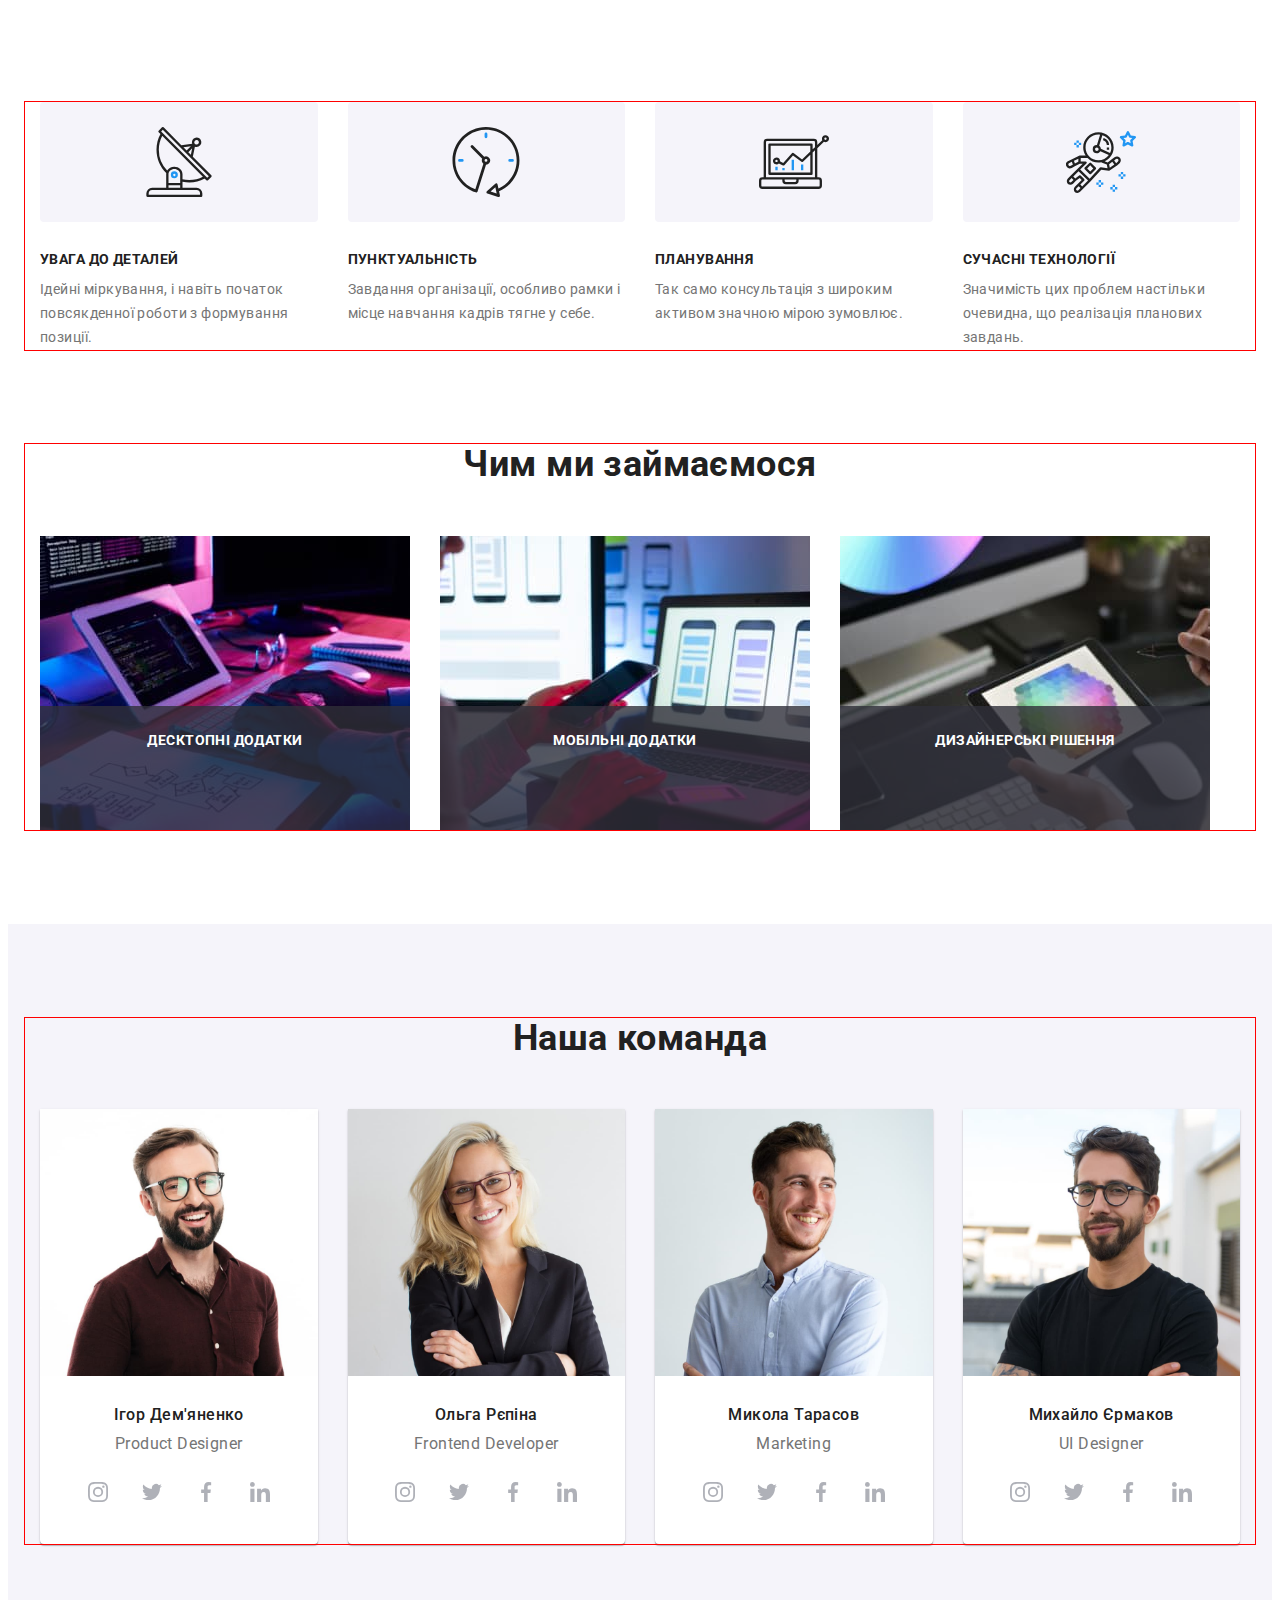
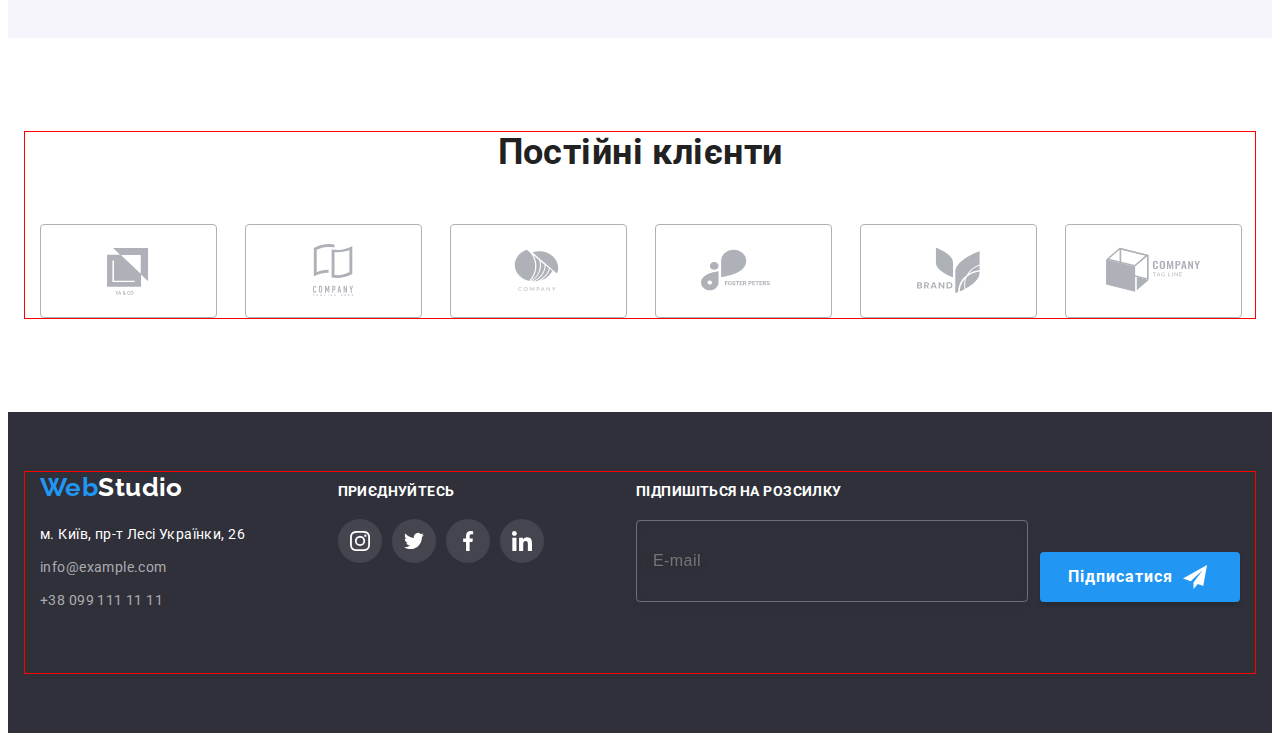
==== index.html @ c503a9b7 "completed footer section" ====
<!DOCTYPE html>
<html lang="uk">
  <head>
    <meta charset="UTF-8" />
    <meta http-equiv="X-UA-Compatible" content="IE=edge" />
    <meta name="viewport" content="width=device-width, initial-scale=1.0" />
    <title>WebStudio</title>
    <!-- Font start -->
    <link
      href="https://fonts.googleapis.com/css2?family=Raleway:wght@700&family=Roboto:wght@400;500;700;900&display=swap"
      rel="stylesheet"
    />
    <!-- Font end -->
    <!--Normalize start-->
    <link
      rel="stylesheet"
      href="https://cdnjs.cloudflare.com/ajax/libs/modern-normalize/1.1.0/modern-normalize.min.css"
      integrity="sha512-wpPYUAdjBVSE4KJnH1VR1HeZfpl1ub8YT/NKx4PuQ5NmX2tKuGu6U/JRp5y+Y8XG2tV+wKQpNHVUX03MfMFn9Q=="
      crossorigin="anonymous"
      referrerpolicy="no-referrer"
    />
    <!--Normalize end-->
    <!-- Style.css start -->
    <link rel="stylesheet" href="./css/main.min.css" />
    <!-- Style.css end -->
  </head>

  <body>
    <!--Header of page-->
    <!-- <header class="page-header">
      <div class="container flex-nav">
        <nav class="site-nav flex-nav">
          <a class="logo line" href="./index.html" lang="en"
            >Web<span class="logo__text logo__text--accent">Studio</span></a
          >
          <ul class="site-nav__items list">
            <li class="site-nav__item">
              <a
                class="site-nav__link site-nav__link--current line"
                href="./index.html"
                >Студія</a
              >
            </li>
            <li class="site-nav__item">
              <a class="site-nav__link line" href="./portfolio.html"
                >Портфоліо</a
              >
            </li>
            <li class="site-nav__item">
              <a class="site-nav__link line" href="">Контакти</a>
            </li>
          </ul>
        </nav>
        <ul class="contacts contacts--left-gap list flex-nav">
          <li class="contacts__item">
            <a class="contacts__link line" href="mailto:info@devstudio.com"
              ><svg class="contacts__icon" width="16px" height="12px">
                <use href="./images/icons.svg#envelope"></use></svg
              >info@devstudio.com</a
            >
          </li>
          <li class="contacts__item">
            <a class="contacts__link line" href="tel:+380961111111"
              ><svg class="contacts__icon" width="10px" height="16px">
                <use href="./images/icons.svg#smartphone"></use></svg
              >+38 096 111 11 11</a
            >
          </li>
        </ul>
      </div>
    </header> -->
    <!--Main of Page-->
    <main>
      <!--Hero Section-->
      <!-- <section class="hero">
        <div class="container">
          <h1 class="hero__title">Ефективні рішення для вашого бізнесу</h1>
          <button class="hero__button" type="button" data-modal-open>
            Замовити послугу
          </button>
        </div>
      </section> -->
      <!--Benefits Section-->
      <section class="benefits section">
        <div class="container benefits__container">
          <h2 class="visually-hidden">Наші переваги</h2>

          <ul class="benefits__items list">
            <li class="benefits__item">
              <div class="benefits__thumb">
                <svg class="benefits__icon">
                  <use href="./images/icons.svg#antenna"></use>
                </svg>
              </div>
              <h3 class="benefits__title">Увага до деталей</h3>
              <p class="benefits-__text">
                Ідейні міркування, і навіть початок повсякденної роботи з
                формування позиції.
              </p>
            </li>

            <li class="benefits__item">
              <div class="benefits__thumb">
                <svg class="benefits__icon">
                  <use href="./images/icons.svg#clock"></use>
                </svg>
              </div>
              <h3 class="benefits__title">Пунктуальність</h3>
              <p class="benefits__text">
                Завдання організації, особливо рамки і місце навчання кадрів
                тягне у себе.
              </p>
            </li>

            <li class="benefits__item">
              <div class="benefits__thumb">
                <svg class="benefits__icon">
                  <use href="./images/icons.svg#diagram"></use>
                </svg>
              </div>
              <h3 class="benefits__title">Планування</h3>
              <p class="benefits__text">
                Так само консультація з широким активом значною мірою зумовлює.
              </p>
            </li>

            <li class="benefits__item">
              <div class="benefits__thumb">
                <svg class="benefits__icon">
                  <use href="./images/icons.svg#astronaut"></use>
                </svg>
              </div>
              <h3 class="benefits__title">Сучасні технології</h3>
              <p class="benefits__text">
                Значимість цих проблем настільки очевидна, що реалізація
                планових завдань.
              </p>
            </li>
          </ul>
        </div>
      </section>
      <!--About Section-->
      <section class="about section">
        <div class="container about__container">
          <h2 class="about__title">Чим ми займаємося</h2>
          <ul class="about-items list">
            <li class="about-items__item">
              <img
                src="./images/skill_01.jpg"
                alt="Програмування"
                width="370"
                height="294"
              />
              <h3 class="about-items__subtitle">Десктопні додатки</h3>
            </li>
            <li class="about-items__item">
              <img
                src="./images/skill_02.jpg"
                alt="Підбір теми"
                width="370"
                height="294"
              />
              <h3 class="about-items__subtitle">Мобільні додатки</h3>
            </li>
            <li class="about-items__item">
              <img
                src="./images/skill_03.jpg"
                alt="Підбір палітри кольорів"
                width="370"
                height="294"
              />
              <h3 class="about-items__subtitle">Дизайнерські рішення</h3>
            </li>
          </ul>
        </div>
      </section>
      <!--Team Section-->
      <section class="team section">
        <div class="container">
          <h2 class="team__headline">Наша команда</h2>

          <ul class="team__items list">
            <li class="team__item">
              <img
                src="./images/team_igor_pd.jpg"
                alt="Чоловік в окулярах  та у коричневій сорочці"
                width="270"
                height="260"
              />
              <div class="team__wrapper">
                <h3 class="team__title">Ігор Дем'яненко</h3>
                <p class="team__text" lang="en">Product Designer</p>
                <!-- Team Social links start -->
                <ul class="social list">
                  <li class="social__item">
                    <a class="social__link line" href="">
                      <svg
                        class="social__icon"
                        aria-label="посилання на інстаграм"
                      >
                        <use href="./images/icons.svg#instagram"></use>
                      </svg>
                    </a>
                  </li>

                  <li class="social__item">
                    <a class="social__link line" href="">
                      <svg
                        class="social__icon"
                        aria-label="посилання на твіттер"
                      >
                        <use href="./images/icons.svg#twitter"></use>
                      </svg>
                    </a>
                  </li>

                  <li class="social__item">
                    <a class="social__link line" href="">
                      <svg
                        class="social__icon"
                        aria-label="посилання на фейсбук"
                      >
                        <use href="./images/icons.svg#facebook"></use>
                      </svg>
                    </a>
                  </li>

                  <li class="social__item">
                    <a class="social__link line" href="">
                      <svg
                        class="social__icon"
                        aria-label="посилання на лінкайді"
                      >
                        <use href="./images/icons.svg#linkedin"></use>
                      </svg>
                    </a>
                  </li>
                </ul>
                <!-- Team Social links end -->
              </div>
            </li>
            <li class="team__item">
              <img
                src="./images/team_olga_fd.jpg"
                alt="Блондинка в окулярах і білій сорочці"
                width="270"
                height="260"
              />
              <div class="team__wrapper">
                <h3 class="team__title">Ольга Рєпіна</h3>
                <p class="team__text" lang="en">Frontend Developer</p>
                <!-- Team Social links start -->
                <ul class="social list">
                  <li class="social__item">
                    <a class="social__link line" href="">
                      <svg
                        class="social__icon"
                        aria-label="посилання на інстаграм"
                      >
                        <use href="./images/icons.svg#instagram"></use>
                      </svg>
                    </a>
                  </li>

                  <li class="social__item">
                    <a class="social__link line" href="">
                      <svg
                        class="social__icon"
                        aria-label="посилання на твіттер"
                      >
                        <use href="./images/icons.svg#twitter"></use>
                      </svg>
                    </a>
                  </li>

                  <li class="social__item">
                    <a class="social__link line" href="">
                      <svg
                        class="social__icon"
                        aria-label="посилання на фейсбук"
                      >
                        <use href="./images/icons.svg#facebook"></use>
                      </svg>
                    </a>
                  </li>

                  <li class="social__item">
                    <a class="social__link line" href="">
                      <svg
                        class="social__icon"
                        aria-label="посилання на лінкайді"
                      >
                        <use href="./images/icons.svg#linkedin"></use>
                      </svg>
                    </a>
                  </li>
                </ul>
                <!-- Team Social links end -->
              </div>
            </li>
            <li class="team__item">
              <img
                src="./images/team_mikolay_m.jpg"
                alt="Чоловік з короткою бородою у синій сорочці"
                width="270"
                height="260"
              />
              <div class="team__wrapper">
                <h3 class="team__title">Микола Тарасов</h3>
                <p class="team__text" lang="en">Marketing</p>
                <!-- Team Social links start-->
                <ul class="social list">
                  <li class="social__item">
                    <a class="social__link line" href="">
                      <svg
                        class="social__icon"
                        aria-label="посилання на інстаграм"
                      >
                        <use href="./images/icons.svg#instagram"></use>
                      </svg>
                    </a>
                  </li>

                  <li class="social__item">
                    <a class="social__link line" href="">
                      <svg
                        class="social__icon"
                        aria-label="посилання на твіттер"
                      >
                        <use href="./images/icons.svg#twitter"></use>
                      </svg>
                    </a>
                  </li>

                  <li class="social__item">
                    <a class="social__link line" href="">
                      <svg
                        class="social__icon"
                        aria-label="посилання на фейсбук"
                      >
                        <use href="./images/icons.svg#facebook"></use>
                      </svg>
                    </a>
                  </li>

                  <li class="social__item">
                    <a class="social__link line" href="">
                      <svg
                        class="social__icon"
                        aria-label="посилання на лінкайді"
                      >
                        <use href="./images/icons.svg#linkedin"></use>
                      </svg>
                    </a>
                  </li>
                </ul>
                <!-- Team Social links end -->
              </div>
            </li>
            <li class="team__item">
              <img
                src="./images/team_mihail_ui.jpg"
                alt="Чоловік в окулярах з бородою та у чорній футболці"
                width="270"
                height="260"
              />
              <div class="team__wrapper">
                <h3 class="team__title">Михайло Єрмаков</h3>
                <p class="team__text" lang="en">UI Designer</p>
                <!-- Team Social links start -->
                <ul class="social list">
                  <li class="social__item">
                    <a class="social__link line" href="">
                      <svg
                        class="social__icon"
                        aria-label="посилання на інстаграм"
                      >
                        <use href="./images/icons.svg#instagram"></use>
                      </svg>
                    </a>
                  </li>

                  <li class="social__item">
                    <a class="social__link line" href="">
                      <svg
                        class="social__icon"
                        aria-label="посилання на твіттер"
                      >
                        <use href="./images/icons.svg#twitter"></use>
                      </svg>
                    </a>
                  </li>

                  <li class="social__item">
                    <a class="social__link line" href="">
                      <svg
                        class="social__icon"
                        aria-label="посилання на фейсбук"
                      >
                        <use href="./images/icons.svg#facebook"></use>
                      </svg>
                    </a>
                  </li>

                  <li class="social__item">
                    <a class="social__link line" href="">
                      <svg
                        class="social__icon"
                        aria-label="посилання на лінкайді"
                      >
                        <use href="./images/icons.svg#linkedin"></use>
                      </svg>
                    </a>
                  </li>
                </ul>
                <!-- Team Social links end -->
              </div>
            </li>
          </ul>
        </div>
      </section>
      <!--Client Section-->
      <section class="client section">
        <div class="container">
          <h2 class="client__headline">Постійні клієнти</h2>

          <ul class="client__items list">
            <li class="client__item">
              <a class="client__link line" href="">
                <svg class="client__icon" aria-label="посилання на клієнта 1">
                  <use href="./images/icons.svg#icon_client_1"></use>
                </svg>
              </a>
            </li>

            <li class="client__item">
              <a class="client__link line" href="">
                <svg class="client__icon" aria-label="посилання на клієнта 2">
                  <use href="./images/icons.svg#icon_client_2"></use>
                </svg>
              </a>
            </li>

            <li class="client__item">
              <a class="client__link line" href="">
                <svg class="client__icon" aria-label="посилання на клієнта 3">
                  <use href="./images/icons.svg#icon_client_3"></use>
                </svg>
              </a>
            </li>

            <li class="client__item">
              <a class="client__link line" href="">
                <svg class="client__icon" aria-label="посилання на клієнта 4">
                  <use href="./images/icons.svg#icon_client_4"></use>
                </svg>
              </a>
            </li>

            <li class="client__item">
              <a class="client__link line" href="">
                <svg class="client__icon" aria-label="посилання на клієнта 5">
                  <use href="./images/icons.svg#icon_client_5"></use>
                </svg>
              </a>
            </li>
            <li class="client__item">
              <a class="client__link line" href="">
                <svg class="client__icon" aria-label="посилання на клієнта 6">
                  <use href="./images/icons.svg#icon_client_6"></use>
                </svg>
              </a>
            </li>
          </ul>
        </div>
      </section>
    </main>
    <!--Footer of Page-->
    <footer class="page-footer">
      <div class="page-footer__container container">
        <div class="page-footer__thumb">
          <a class="logo page-footer__logo line" href="./index.html" lang="en"
            >Web<span class="logo__text page-footer__logo--accent">Studio</span>
          </a>
          <address class="address">
            <a class="address__link line address__link--accent" href=""
              >м. Київ, пр-т Лесі Українки, 26</a
            >
            <br />
            <a class="address__link line" href="mailto:info@example.com"
              >info@example.com</a
            >
            <br />
            <a class="address__link line" href="tel:+380991111111"
              >+38 099 111 11 11</a
            >
          </address>
        </div>

        <div class="connect">
          <h2 class="connect__title">Приєднуйтесь</h2>
          <!-- Social links start -->
          <ul class="social list">
            <li class="social__item">
              <a class="social__link page-footer__social--color line" href="">
                <svg class="social__icon" aria-label="посилання на інстаграм">
                  <use href="./images/icons.svg#instagram"></use>
                </svg>
              </a>
            </li>

            <li class="social__item">
              <a class="social__link page-footer__social--color line" href="">
                <svg class="social__icon" aria-label="посилання на твіттер">
                  <use href="./images/icons.svg#twitter"></use>
                </svg>
              </a>
            </li>

            <li class="social__item">
              <a class="social__link page-footer__social--color line" href="">
                <svg class="social__icon" aria-label="посилання на фейсбук">
                  <use href="./images/icons.svg#facebook"></use>
                </svg>
              </a>
            </li>

            <li class="social__item">
              <a class="social__link page-footer__social--color line" href="">
                <svg class="social__icon" aria-label="посилання на лінкайді">
                  <use href="./images/icons.svg#linkedin"></use>
                </svg>
              </a>
            </li>
          </ul>
          <!-- Social links end -->
        </div>
        <!-- Subscribe Form -->
        <form
          class="subscribe-form js-speaker-form"
          name="submit-form"
          autocomplete="off"
        >
          <div class="subscribe-form__field">
            <strong class="subscribe-form__label"
              >Підпишіться на розсилку</strong
            >
            <input
              class="subscribe-form__input"
              name="email-for-subscribe"
              type="email"
              placeholder="E-mail"
            />
          </div>
          <button class="subscribe-button" type="submit">
            Підписатися
            <svg class="subscribe-button__icon">
              <use href="./images/icons.svg#icon_submit"></use>
            </svg>
          </button>
        </form>
      </div>
    </footer>
    <!--
      |==============================
      | Modal window
      |==============================
    -->
    <div class="backdrop backdrop__is-hidden" data-modal>
      <div class="modal">
        <button class="modal-btn" type="button" data-modal-close>
          <svg class="modal-btn__icon">
            <use href="./images/icons.svg#close-black"></use>
          </svg>
        </button>
        <!-- Modal Form -->
        <form class="modal-form" name="modal-form" autocomplete="off">
          <strong class="modal-form__title"
            >Залиште свої дані, ми вам передзвонимо</strong
          >

          <div class="modal-form__input-group" role="group">
            <label class="modal-form__field">
              <span class="modal-form__lable">Ім'я</span>
              <input
                class="modal-form__input"
                name="name-feedback"
                type="text"
                placeholder=" "
                autofocus
              />
              <svg class="modal-form__icon">
                <use href="./images/icons.svg#icon_person"></use>
              </svg>
            </label>

            <label class="modal-form__field">
              <span class="modal-form__lable">Телефон</span>
              <input
                class="modal-form__input"
                name="tel-feedback"
                type="tel"
                placeholder=" "
              />
              <svg class="modal-form__icon">
                <use href="./images/icons.svg#icon_phone"></use>
              </svg>
            </label>

            <label class="modal-form__field">
              <span class="modal-form__lable">Пошта</span>
              <input
                class="modal-form__input"
                name="email-feedback"
                type="email"
                placeholder=" "
              />
              <svg class="modal-form__icon">
                <use href="./images/icons.svg#icon_email_black"></use>
              </svg>
            </label>

            <label>
              <span class="modal-form__lable">Коментар</span>
              <textarea
                class="modal-form__textarea"
                name="comment-feedback"
                rows="5"
                placeholder="Введіть текст"
              ></textarea>
            </label>
          </div>

          <label class="checkbox">
            <input
              class="checkbox__input visually-hidden"
              name="check-policy"
              type="checkbox"
              value="checked-policy"
            />
            <svg class="checkbox__icon">
              <use
                class="icon-check"
                href="./images/icons.svg#icon_check"
              ></use>
              <use
                class="icon-uncheck"
                href="./images/icons.svg#icon_uncheck"
              ></use>
            </svg>
            <span class="checkbox__text"
              >Погоджуюся з розсилкою та приймаю
              <a class="checkbox__link checkbox__link--color" href=""
                >Умови договору</a
              >
            </span>
          </label>

          <button class="modal-submit-btn" type="submit">Відправити</button>
        </form>
      </div>
    </div>

    <script src="./js/modal.js"></script>
  </body>
</html>
---- css/main.min.css ----
:root{--primary-font: Roboto, sans-serif;--logo-font: Raleway, sans-serif;--primary-text-color: #757575;--title-text-color: #212121;--accent-text-color: #2196f3;--hero-text-color: #ffffff;--hero-background-color: #c4c4c4;--team-background-color: #f5f4fa;--footer-background-color: #2f303a;--btn-focus-background-color: #188ce8;--item: 3;--card-set-gap: 30px;--timing-function: cubic-bezier(0.4, 0, 0.2, 1)}.visually-hidden{position:absolute;white-space:nowrap;width:1px;height:1px;overflow:hidden;border:0;padding:0;clip:rect(0 0 0 0);-webkit-clip-path:inset(50%);clip-path:inset(50%);margin:-1px}body{font-family:var(--primary-font);font-size:14px;line-height:1.71;color:var(--primary-text-color);letter-spacing:.03em}.list{list-style:none;padding:0;margin:0}.line{text-decoration:none}h1,h2,h3,h4,h5,h6,p{margin:0}img{display:block;width:100%;height:auto}.container{padding-left:15px;padding-right:15px;margin-left:auto;margin-right:auto;outline:1px solid red}@media screen and (min-width: 480px){.container{width:480px}}@media screen and (min-width: 768px){.container{width:768px}}@media screen and (min-width: 1200px){.container{width:1200px}}.section{padding-top:60px;padding-bottom:60px}@media screen and (min-width: 1200px){.section{padding-top:94px;padding-bottom:94px}}.hero__button,.modal-submit-btn,.subscribe-button{display:-webkit-inline-box;display:-ms-inline-flexbox;display:inline-flex;-webkit-box-align:center;-ms-flex-align:center;align-items:center;font-family:inherit;font-weight:700;font-size:16px;line-height:1.87;align-items:center;letter-spacing:.06em;color:var(--hero-text-color);background-color:var(--accent-text-color);cursor:pointer;border-radius:4px;border:none}.social{display:-webkit-box;display:-ms-flexbox;display:flex;-webkit-box-pack:center;-ms-flex-pack:center;justify-content:center;-webkit-box-align:center;-ms-flex-align:center;align-items:center;gap:10px}.social__item{display:-webkit-box;display:-ms-flexbox;display:flex}.social__icon{width:20px;height:20px;fill:currentColor}.social__link{display:-webkit-box;display:-ms-flexbox;display:flex;-webkit-box-pack:center;-ms-flex-pack:center;justify-content:center;-webkit-box-align:center;-ms-flex-align:center;align-items:center;width:44px;height:44px;color:#afb1b8;border-radius:50%;-webkit-transition:color 250ms var(--timing-function),background-color 250ms var(--timing-function);transition:color 250ms var(--timing-function),background-color 250ms var(--timing-function)}.social__link:hover,.social__link:focus{background-color:var(--accent-text-color);color:var(--hero-text-color)}@media screen and (min-width: 768px){.subscribe-form{display:-webkit-box;display:-ms-flexbox;display:flex}}@media screen and (max-width: 1199px){.subscribe-form{-webkit-box-orient:vertical;-webkit-box-direction:normal;-ms-flex-direction:column;flex-direction:column;-webkit-box-align:center;-ms-flex-align:center;align-items:center}}@media screen and (min-width: 1200px){.subscribe-form{-webkit-box-align:end;-ms-flex-align:end;align-items:flex-end}}@media screen and (min-width: 1200px){.subscribe-form__field{margin-right:12px}}.subscribe-form__label{display:block;margin-bottom:20px;font-size:14px;line-height:1.14;letter-spacing:.03em;text-transform:uppercase}.subscribe-form__input{-webkit-box-align:center;-ms-flex-align:center;align-items:center;padding:15px 16px;width:100%;height:50px;font-size:16px;line-height:1.25;letter-spacing:inherit;color:rgba(255,255,255,.6);background-color:rgba(0,0,0,0);border:1px solid rgba(255,255,255,.3);-webkit-filter:drop-shadow(0px 4px 4px rgba(0, 0, 0, 0.15));filter:drop-shadow(0px 4px 4px rgba(0, 0, 0, 0.15));border-radius:4px}@media screen and (min-width: 768px){.subscribe-form__input{width:450px}}@media screen and (max-width: 1199px){.subscribe-form__input{margin-bottom:20px}}@media screen and (min-width: 1200px){.subscribe-form__input{display:-webkit-box;display:-ms-flexbox;display:flex;width:358px}}.subscribe-button{width:200px;height:50px;padding:10px 28px;-webkit-box-shadow:0px 4px 4px rgba(0,0,0,.15);box-shadow:0px 4px 4px rgba(0,0,0,.15)}.subscribe-button__icon{width:24px;height:24px;margin-left:10px}.backdrop{position:fixed;top:0;left:0;width:100%;height:100%;background-color:rgba(0,0,0,.2);opacity:1;-webkit-transition:opacity 250ms var(--timing-function),visibility 250ms var(--timing-function);transition:opacity 250ms var(--timing-function),visibility 250ms var(--timing-function)}.backdrop__is-hidden .modal{-webkit-transform:translate(-50%, -50%) scale(0.7);transform:translate(-50%, -50%) scale(0.7)}.backdrop__is-hidden{opacity:0;visibility:hidden;pointer-events:none}.modal{position:absolute;left:50%;top:50%;width:528px;min-height:581px;padding:40px;background-color:#fff;-webkit-box-shadow:0px 1px 3px rgba(0,0,0,.12),0px 1px 1px rgba(0,0,0,.14),0px 2px 1px rgba(0,0,0,.2);box-shadow:0px 1px 3px rgba(0,0,0,.12),0px 1px 1px rgba(0,0,0,.14),0px 2px 1px rgba(0,0,0,.2);border-radius:4px;-webkit-transform:translate(-50%, -50%) scale(1);transform:translate(-50%, -50%) scale(1);-webkit-transition:-webkit-transform 400ms var(--timing-function);transition:-webkit-transform 400ms var(--timing-function);transition:transform 400ms var(--timing-function);transition:transform 400ms var(--timing-function), -webkit-transform 400ms var(--timing-function)}.modal-btn{position:absolute;top:8px;right:8px;z-index:100;display:-webkit-box;display:-ms-flexbox;display:flex;-webkit-box-pack:center;-ms-flex-pack:center;justify-content:center;-webkit-box-align:center;-ms-flex-align:center;align-items:center;width:30px;height:30px;padding:0;color:#000;background-color:rgba(0,0,0,0);border-radius:50%;border:1px solid rgba(0,0,0,.1);cursor:pointer;-webkit-transition:color 250ms var(--timing-function);transition:color 250ms var(--timing-function)}.modal-btn__icon{width:18px;height:18px;fill:currentColor}.modal-btn:hover,.modal-btn:focus{color:var(--accent-text-color)}.modal-form{display:-webkit-box;display:-ms-flexbox;display:flex;-webkit-box-orient:vertical;-webkit-box-direction:normal;-ms-flex-direction:column;flex-direction:column}.modal-form__title{display:block;margin-bottom:12px;font-size:20px;line-height:1.15;color:var(--title-text-color);text-align:center}.modal-form__input-group{display:-webkit-box;display:-ms-flexbox;display:flex;-webkit-box-orient:vertical;-webkit-box-direction:normal;-ms-flex-direction:column;flex-direction:column;gap:10px;margin-bottom:20px}.modal-form__field{display:block;position:relative}.modal-form__lable{display:block;margin-bottom:4px;font-size:12px;line-height:1.16;letter-spacing:.01em}.modal-form__input{width:100%;height:40px;padding:11px 12px;padding-left:42px;border:1px solid rgba(33,33,33,.2);border-radius:4px;outline:rgba(0,0,0,0);-webkit-transition:border-color 250ms var(--timing-function);transition:border-color 250ms var(--timing-function)}.modal-form__input:focus-within{border-color:var(--accent-text-color)}.modal-form__icon{position:absolute;top:50%;left:12px;width:18px;height:18px;-webkit-transition:fill 250ms var(--timing-function);transition:fill 250ms var(--timing-function)}.modal-form__input:focus+.modal-form__icon{fill:var(--accent-text-color)}.modal-form__textarea{display:block;width:100%;height:120px;padding:12px 16px;border:1px solid rgba(33,33,33,.2);border-radius:4px;outline:rgba(0,0,0,0);resize:none;-webkit-transition:border-color 250ms var(--timing-function);transition:border-color 250ms var(--timing-function)}.modal-form__textarea::-webkit-input-placeholder{font-size:12px;line-height:14px;letter-spacing:.01em;color:rgba(117,117,117,.5)}.modal-form__textarea::-moz-placeholder{font-size:12px;line-height:14px;letter-spacing:.01em;color:rgba(117,117,117,.5)}.modal-form__textarea:-ms-input-placeholder{font-size:12px;line-height:14px;letter-spacing:.01em;color:rgba(117,117,117,.5)}.modal-form__textarea::-ms-input-placeholder{font-size:12px;line-height:14px;letter-spacing:.01em;color:rgba(117,117,117,.5)}.modal-form__textarea::placeholder{font-size:12px;line-height:14px;letter-spacing:.01em;color:rgba(117,117,117,.5)}.modal-form__textarea:focus-within{border-color:var(--accent-text-color)}.checkbox{display:-webkit-box;display:-ms-flexbox;display:flex;-webkit-box-align:center;-ms-flex-align:center;align-items:center;-webkit-box-pack:center;-ms-flex-pack:center;justify-content:center;gap:8px;margin-bottom:30px}.checkbox__icon{display:block;width:16px;height:15px}.checkbox__input:focus+.checkbox__icon{outline:1px solid var(--title-text-color)}.checkbox__input:checked+.checkbox__icon .icon-uncheck{opacity:0;-webkit-transition:opacity 250ms var(--timing-function);transition:opacity 250ms var(--timing-function)}.icon-check{opacity:0;-webkit-transition:opacity 250ms var(--timing-function);transition:opacity 250ms var(--timing-function)}.checkbox__input:checked+.checkbox__icon .icon-check{opacity:1}.checkbox__text{-webkit-user-select:none;-moz-user-select:none;-ms-user-select:none;user-select:none}.checkbox__link--color{color:var(--accent-text-color);text-underline-position:under}.modal-submit-btn{padding:10px 52px;margin:0 auto;-webkit-box-shadow:0px 4px 4px rgba(0,0,0,.15);box-shadow:0px 4px 4px rgba(0,0,0,.15);-webkit-transition:250ms var(--timing-function);transition:250ms var(--timing-function)}.modal-submit-btn:hover,.modal-submit-btn:focus{background-color:var(--btn-focus-background-color)}.filter__item:not(:last-child){margin-right:8px}.filter__btn{padding:6px 22px;font-weight:500;font-size:16px;line-height:1.62;font-family:inherit;letter-spacing:.03em;color:var(--title-text-color);background-color:var(--team-background-color);cursor:pointer;border:none;border-radius:4px;-webkit-transition:color 250ms var(--timing-function),background-color 250ms var(--timing-function),-webkit-box-shadow 250ms var(--timing-function);transition:color 250ms var(--timing-function),background-color 250ms var(--timing-function),-webkit-box-shadow 250ms var(--timing-function);transition:color 250ms var(--timing-function),background-color 250ms var(--timing-function),box-shadow 250ms var(--timing-function);transition:color 250ms var(--timing-function),background-color 250ms var(--timing-function),box-shadow 250ms var(--timing-function),-webkit-box-shadow 250ms var(--timing-function)}.filter__btn:hover,.filter__btn:focus{color:var(--hero-text-color);background-color:var(--accent-text-color);-webkit-box-shadow:0px 3px 1px rgba(0,0,0,.1),0px 1px 2px rgba(0,0,0,.08),0px 2px 2px rgba(0,0,0,.12);box-shadow:0px 3px 1px rgba(0,0,0,.1),0px 1px 2px rgba(0,0,0,.08),0px 2px 2px rgba(0,0,0,.12)}.card-set{gap:var(--card-set-gap)}.card-set__item{-ms-flex-preferred-size:calc((100% - var(--card-set-gap)*(var(--item) - 1))/var(--item));flex-basis:calc((100% - var(--card-set-gap)*(var(--item) - 1))/var(--item))}.card-set__link{display:block;color:var(--primary-text-color);-webkit-transition:-webkit-box-shadow 250ms var(--timing-function);transition:-webkit-box-shadow 250ms var(--timing-function);transition:box-shadow 250ms var(--timing-function);transition:box-shadow 250ms var(--timing-function), -webkit-box-shadow 250ms var(--timing-function)}.card-set__link:hover,.card-set__link:focus{-webkit-box-shadow:0px 1px 1px rgba(0,0,0,.12),0px 4px 4px rgba(0,0,0,.06),1px 4px 6px rgba(0,0,0,.16);box-shadow:0px 1px 1px rgba(0,0,0,.12),0px 4px 4px rgba(0,0,0,.06),1px 4px 6px rgba(0,0,0,.16)}.card{position:relative;overflow:hidden}.card::before{position:absolute;top:0;left:0;width:100%;height:100%;display:inline-block;content:"";background-color:rgba(33,150,243,.9);opacity:0;-webkit-transform:translateY(100%);transform:translateY(100%);-webkit-transition:opacity 250ms var(--timing-function),-webkit-transform 250ms var(--timing-function);transition:opacity 250ms var(--timing-function),-webkit-transform 250ms var(--timing-function);transition:transform 250ms var(--timing-function),opacity 250ms var(--timing-function);transition:transform 250ms var(--timing-function),opacity 250ms var(--timing-function),-webkit-transform 250ms var(--timing-function)}.card-set__link:hover .card::before,.card-set__link:focus .card::before{-webkit-transform:translateY(0);transform:translateY(0);opacity:1}.card__desc{position:absolute;top:0;left:0;padding:63px 24px;font-size:18px;line-height:1.55;letter-spacing:.03em;color:var(--hero-text-color);opacity:0;-webkit-transform:translateY(100%);transform:translateY(100%);-webkit-transition:opacity 250ms var(--timing-function),-webkit-transform 250ms var(--timing-function);transition:opacity 250ms var(--timing-function),-webkit-transform 250ms var(--timing-function);transition:transform 250ms var(--timing-function),opacity 250ms var(--timing-function);transition:transform 250ms var(--timing-function),opacity 250ms var(--timing-function),-webkit-transform 250ms var(--timing-function)}.card-set__link:hover .card__desc,.card-set__link:focus .card__desc{opacity:1;-webkit-transform:translateY(0);transform:translateY(0)}.card__wrapper{padding:20px 24px;border:1px solid #eee;border-top:none}.card__title{margin-bottom:4px;font-size:18px;line-height:2;letter-spacing:.06em;color:var(--title-text-color)}.card__text{font-size:16px;line-height:1.87}.page-header{border-bottom:1px solid #ececec}.logo{font-family:var(--logo-font);font-weight:700;font-size:24px;line-height:1.19;color:var(--accent-text-color)}@media screen and (min-width: 1200px){.logo{font-size:26px}}.logo__text--accent{color:#000}.site-nav__link{position:relative;display:block;padding-top:32px;padding-bottom:32px;font-weight:500;font-size:14px;line-height:1.14;letter-spacing:.02em;color:var(--title-text-color);-webkit-transition:color 250ms var(--timing-function);transition:color 250ms var(--timing-function)}.site-nav__link:hover,.site-nav__link:focus{color:var(--accent-text-color)}.site-nav__link--current{color:var(--accent-text-color)}.site-nav__link--current::after{display:inline-block;content:"";position:absolute;left:0;bottom:-1px;width:100%;height:4px;background-color:var(--accent-text-color);border-radius:2px}.contacts{gap:50px}.contacts--left-gap{margin-left:auto}.contacts__icon{display:block;margin-right:10px;fill:currentColor}.contacts__link{font-weight:500;font-size:14px;line-height:1.14;letter-spacing:.02em;color:var(--primary-text-color);-webkit-transition:color 250ms var(--timing-function);transition:color 250ms var(--timing-function)}.contacts__link:hover,.contacts__link:focus{color:var(--accent-text-color)}.hero{margin-left:auto;margin-right:auto;background-image:-webkit-gradient(linear, left top, right top, from(rgba(47, 48, 58, 0.4)), to(rgba(47, 48, 58, 0.4))),url(../images/hero/hero_bg.jpg);background-image:linear-gradient(to right, rgba(47, 48, 58, 0.4), rgba(47, 48, 58, 0.4)),url(../images/hero/hero_bg.jpg);background-repeat:no-repeat;background-position:center;background-size:cover;padding-top:200px;padding-bottom:200px;background-color:var(--hero-background-color);text-align:center}.hero__title{margin-left:auto;margin-right:auto;margin-bottom:30px;color:var(--hero-text-color);font-weight:900;font-size:44px;line-height:1.36;letter-spacing:.06em;text-transform:uppercase}.hero__button{padding:10px 32px;-webkit-transition:background-color 250ms var(--timing-function),-webkit-box-shadow 250ms var(--timing-function);transition:background-color 250ms var(--timing-function),-webkit-box-shadow 250ms var(--timing-function);transition:background-color 250ms var(--timing-function),box-shadow 250ms var(--timing-function);transition:background-color 250ms var(--timing-function),box-shadow 250ms var(--timing-function),-webkit-box-shadow 250ms var(--timing-function)}.hero__button:hover,.hero__button:focus{background-color:var(--btn-focus-background-color);-webkit-box-shadow:0px 4px 4px rgba(0,0,0,.15);box-shadow:0px 4px 4px rgba(0,0,0,.15)}.benefits__items{gap:var(--card-set-gap)}@media screen and (max-width: 767px){.benefits__items{width:100%}}@media screen and (min-width: 768px){.benefits__items{display:-webkit-box;display:-ms-flexbox;display:flex;-ms-flex-wrap:wrap;flex-wrap:wrap}}@media screen and (max-width: 767px){.benefits__items .benefits__item:not(:last-child){margin-bottom:30px}}@media screen and (min-width: 768px){.benefits__items .benefits__item{--item: 2;-ms-flex-preferred-size:calc((100% - var(--card-set-gap)*(var(--item) - 1))/var(--item));flex-basis:calc((100% - var(--card-set-gap)*(var(--item) - 1))/var(--item))}}@media screen and (min-width: 1200px){.benefits__items .benefits__item{--item: 4;-ms-flex-preferred-size:calc((100% - var(--card-set-gap)*(var(--item) - 1))/var(--item));flex-basis:calc((100% - var(--card-set-gap)*(var(--item) - 1))/var(--item))}}.benefits__thumb{display:-webkit-box;display:-ms-flexbox;display:flex;height:120px;-webkit-box-pack:center;-ms-flex-pack:center;justify-content:center;-webkit-box-align:center;-ms-flex-align:center;align-items:center;margin-bottom:var(--card-set-gap);background-color:var(--team-background-color);border-radius:4px}.benefits__icon{width:70px;height:70px}.benefits__title{margin-bottom:10px;font-size:14px;line-height:1.14;color:var(--title-text-color);text-transform:uppercase}@media screen and (max-width: 767px){.benefits__title{text-align:center}}.about{padding-top:0}@media screen and (max-width: 1199px){.about{display:none}}.about__title{margin-bottom:50px;font-size:36px;line-height:1.16;color:var(--title-text-color);text-align:center}.about-items{display:-webkit-box;display:-ms-flexbox;display:flex;gap:var(--card-set-gap)}.about-items__item{position:relative}.about-items__subtitle{position:absolute;bottom:0;left:0;width:100%;height:70px;padding:27px 0;font-size:14px;line-height:1.14;letter-spacing:.03em;color:var(--hero-text-color);background-color:rgba(47,48,58,.8);text-align:center;text-transform:uppercase}.team{background-color:var(--team-background-color)}.team__headline{margin-bottom:30px;color:var(--title-text-color);font-size:28px;line-height:1.16;text-align:center}@media screen and (min-width: 1200px){.team__headline{font-size:36px;margin-bottom:50px}}@media screen and (min-width: 768px){.team__items{display:-webkit-box;display:-ms-flexbox;display:flex;-ms-flex-wrap:wrap;flex-wrap:wrap;gap:var(--card-set-gap)}}.team__item{background-color:var(--hero-text-color);-webkit-box-shadow:0px 1px 3px rgba(0,0,0,.12),0px 1px 1px rgba(0,0,0,.14),0px 2px 1px rgba(0,0,0,.2);box-shadow:0px 1px 3px rgba(0,0,0,.12),0px 1px 1px rgba(0,0,0,.14),0px 2px 1px rgba(0,0,0,.2);border-radius:0px 0px 4px 4px}@media screen and (max-width: 767px){.team__item:not(:last-child){margin-bottom:30px}}@media screen and (min-width: 768px){.team__item{--item: 2;-ms-flex-preferred-size:calc((100% - var(--card-set-gap)*(var(--item) - 1))/var(--item));flex-basis:calc((100% - var(--card-set-gap)*(var(--item) - 1))/var(--item))}}@media screen and (min-width: 1200px){.team__item{--item: 4;-ms-flex-preferred-size:calc((100% - var(--card-set-gap)*(var(--item) - 1))/var(--item));flex-basis:calc((100% - var(--card-set-gap)*(var(--item) - 1))/var(--item))}}.team__title{margin-bottom:10px;font-weight:500;font-size:16px;line-height:1.18;color:var(--title-text-color);text-align:center}.team__text{font-size:16px;line-height:1.18;text-align:center;margin-bottom:16px}.team__wrapper{padding-top:30px;padding-right:5px;padding-bottom:30px;padding-left:5px}.client__headline{margin-bottom:30px;font-size:28px;line-height:1.16;color:var(--title-text-color);text-align:center}@media screen and (min-width: 1200px){.client__headline{font-size:36px;margin-bottom:50px}}.client__items{display:-webkit-box;display:-ms-flexbox;display:flex;-ms-flex-wrap:wrap;flex-wrap:wrap;-webkit-box-pack:center;-ms-flex-pack:center;justify-content:center;gap:var(--card-set-gap)}.client__item{--item: 2;-ms-flex-preferred-size:calc((100% - var(--card-set-gap)*(var(--item) - 1))/var(--item));flex-basis:calc((100% - var(--card-set-gap)*(var(--item) - 1))/var(--item))}@media screen and (min-width: 768px){.client__item{--item: 3;-ms-flex-preferred-size:calc((100% - var(--card-set-gap)*(var(--item) - 1))/var(--item));flex-basis:calc((100% - var(--card-set-gap)*(var(--item) - 1))/var(--item))}}@media screen and (min-width: 1200px){.client__item{--item: 6;-ms-flex-preferred-size:calc((100% - var(--card-set-gap)*(var(--item) - 1))/var(--item));flex-basis:calc((100% - var(--card-set-gap)*(var(--item) - 1))/var(--item))}}.client__icon{width:100%;height:60px;fill:currentColor}.client__link{display:-webkit-box;display:-ms-flexbox;display:flex;-webkit-box-pack:center;-ms-flex-pack:center;justify-content:center;-webkit-box-align:center;-ms-flex-align:center;align-items:center;width:100%;height:92px;color:#afb1b8;border:1px solid #afb1b8;border-radius:4px;-webkit-transition:color 250ms var(--timing-function),border-color 250ms var(--timing-function);transition:color 250ms var(--timing-function),border-color 250ms var(--timing-function)}.client__link:hover,.client__link:focus{color:var(--accent-text-color);border-color:var(--accent-text-color)}.page-footer{padding-top:60px;padding-bottom:60px;font-weight:400;font-size:14px;line-height:1.71;color:var(--hero-text-color);background-color:var(--footer-background-color)}@media screen and (max-width: 1199px){.page-footer{text-align:center}}@media screen and (min-width: 768px){.page-footer__container{display:-webkit-box;display:-ms-flexbox;display:flex;-webkit-box-align:baseline;-ms-flex-align:baseline;align-items:baseline}}@media screen and (max-width: 1199px){.page-footer__container{-ms-flex-wrap:wrap;flex-wrap:wrap;-ms-flex-pack:distribute;justify-content:space-around}}@media screen and (min-width: 1200px){.page-footer__container{-webkit-box-pack:justify;-ms-flex-pack:justify;justify-content:space-between}}.page-footer__logo{display:inline-block;margin-bottom:20px}.page-footer__logo--accent{color:var(--hero-text-color)}.page-footer__social--color{color:var(--hero-text-color);background-color:rgba(255,255,255,.1)}.page-footer__thumb{margin-bottom:60px}.address{font-style:normal}.address__link{display:inline-block;font-weight:400;font-size:14px;line-height:1.71;color:rgba(255,255,255,.6);-webkit-transition:color 250ms var(--timing-function);transition:color 250ms var(--timing-function)}.address__link:hover,.address__link:focus{color:var(--accent-text-color)}.address__link:not(:last-child){margin-bottom:8px}@media screen and (min-width: 1200px){.address__link:not(:last-child){margin-bottom:9px}}.address__link--accent{color:var(--hero-text-color)}@media screen and (max-width: 767px){.connect{margin-bottom:60px}}.connect__title{font-size:14px;line-height:16px;letter-spacing:.03em;text-transform:uppercase;margin-bottom:20px}/*# sourceMappingURL=main.min.css.map */
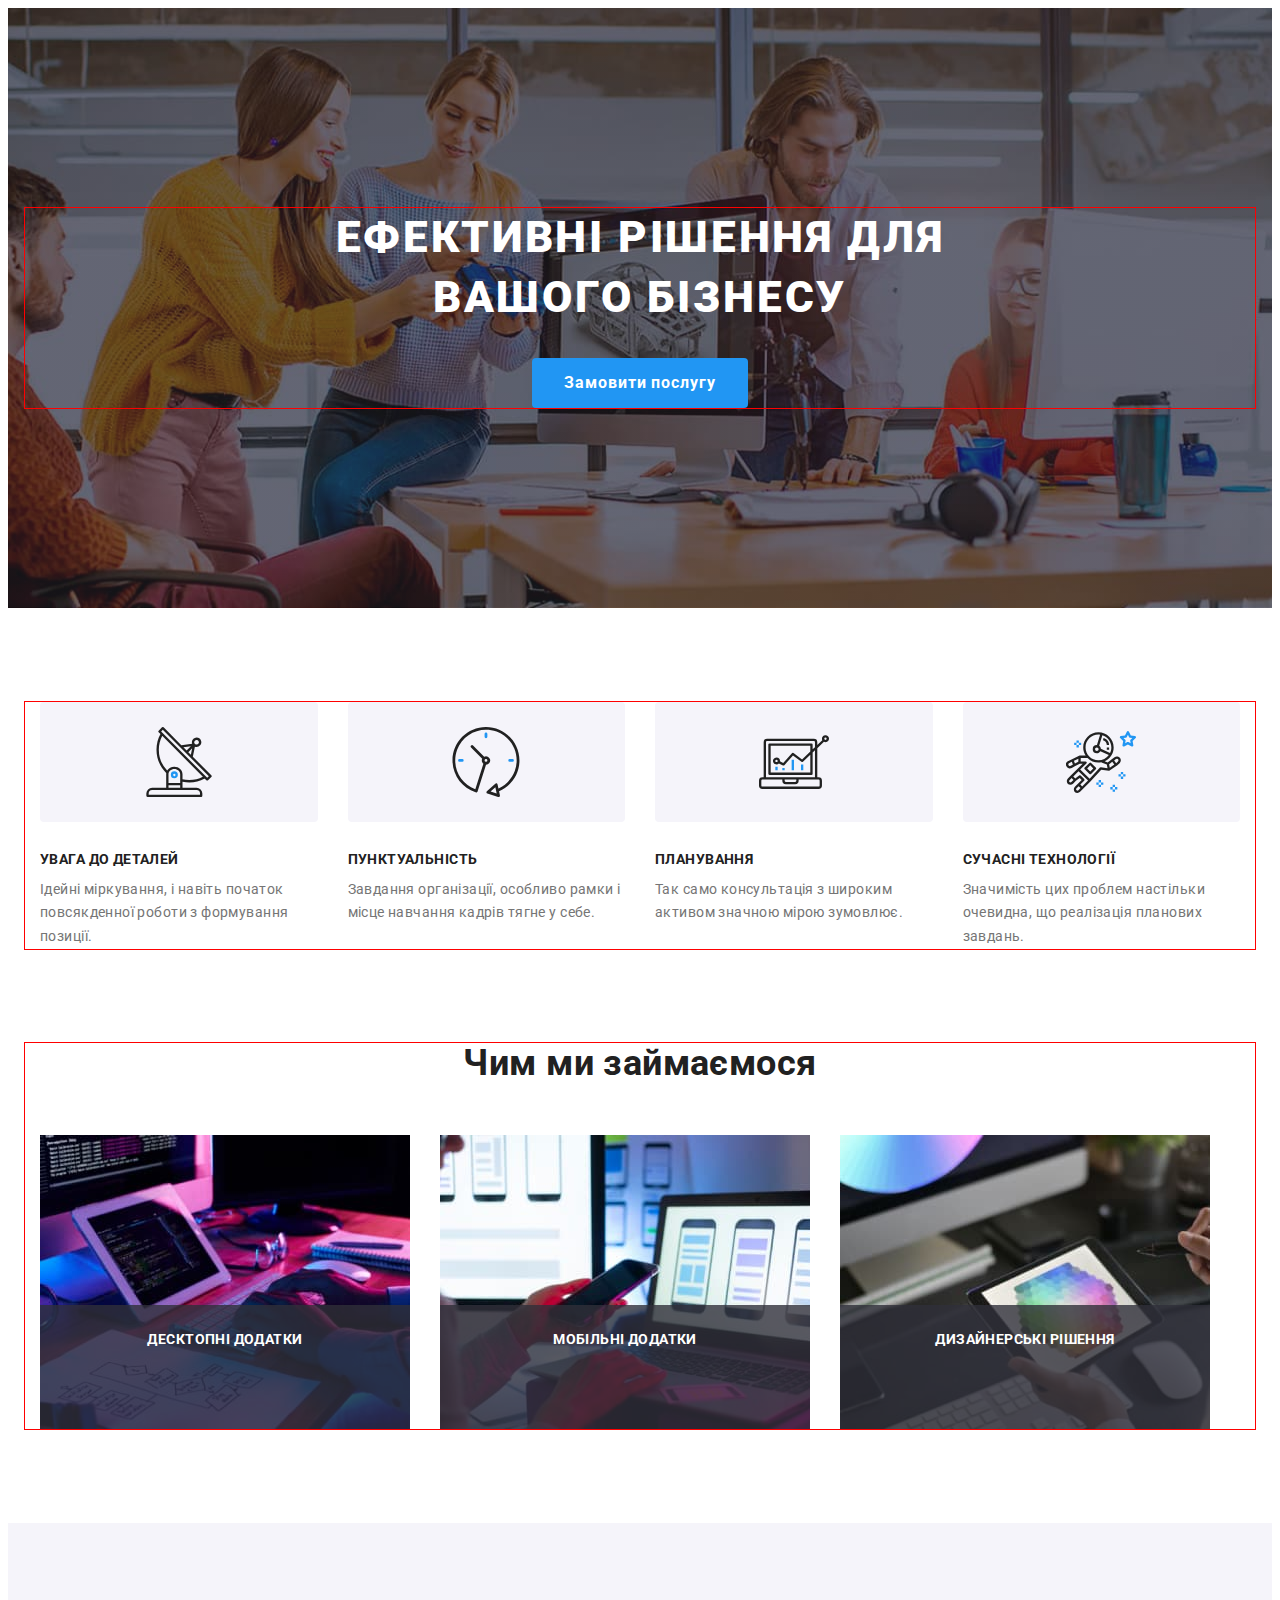
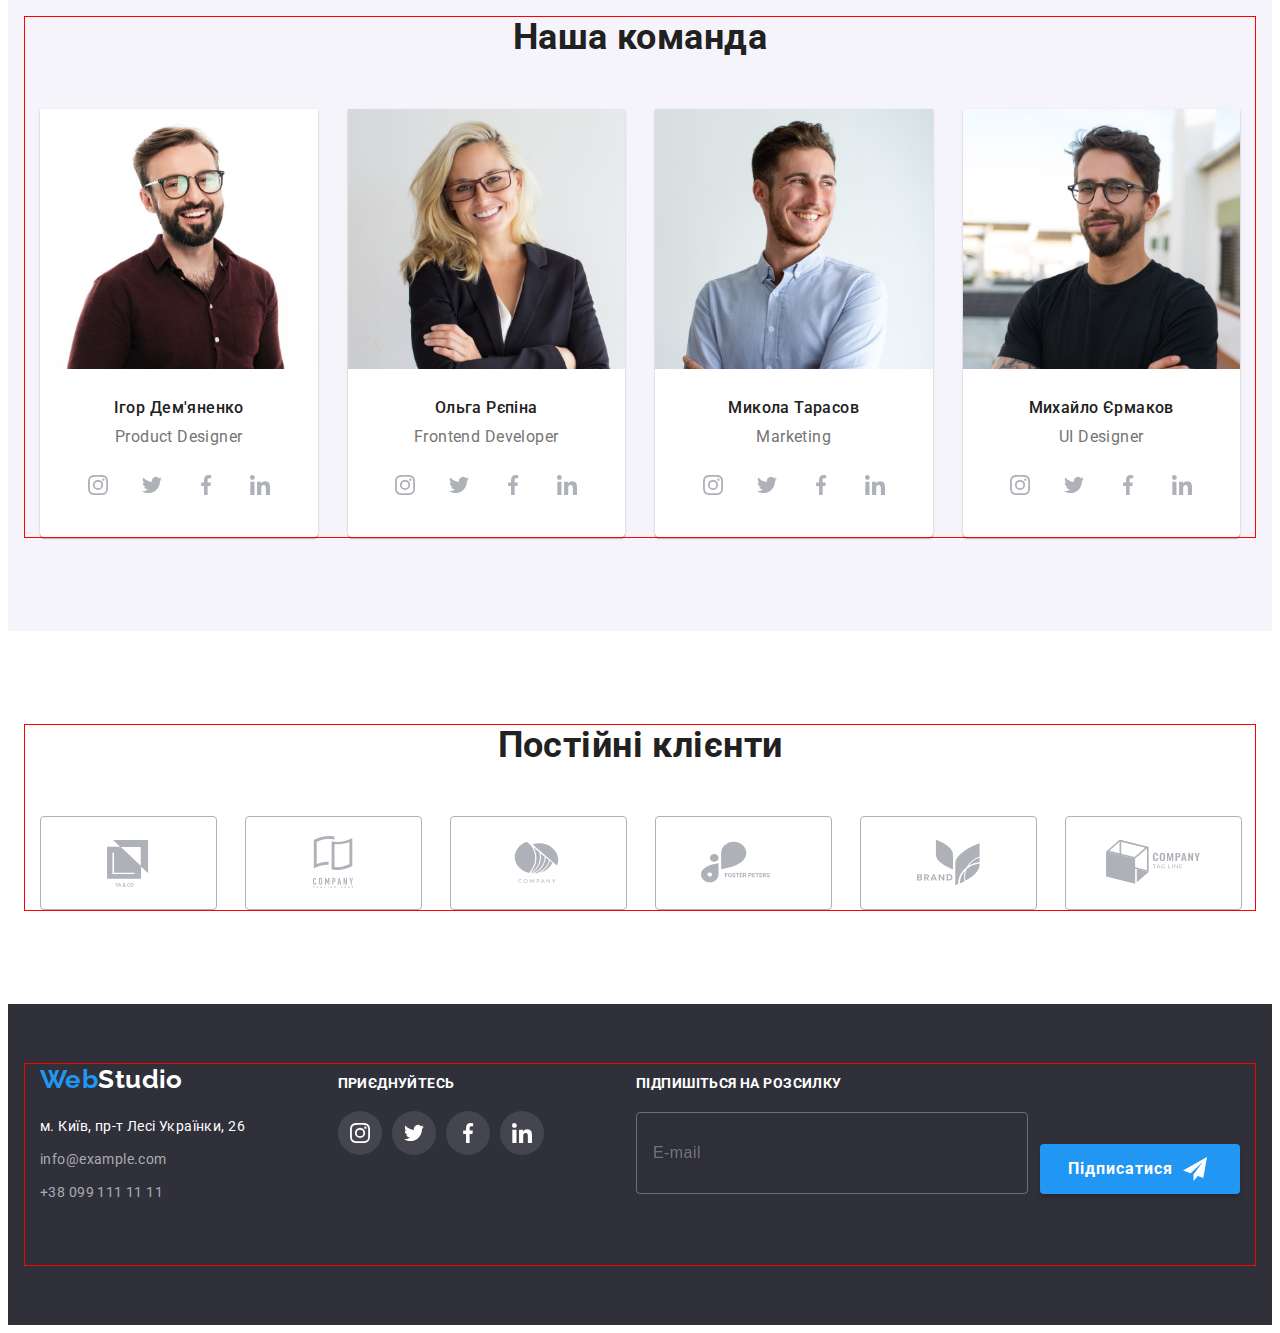
==== commit 811074b6: "fixed hero section" ====
--- a/index.html
+++ b/index.html
@@ -72,14 +72,14 @@
     <!--Main of Page-->
     <main>
       <!--Hero Section-->
-      <!-- <section class="hero">
+      <section class="hero">
         <div class="container">
           <h1 class="hero__title">Ефективні рішення для вашого бізнесу</h1>
           <button class="hero__button" type="button" data-modal-open>
             Замовити послугу
           </button>
         </div>
-      </section> -->
+      </section>
       <!--Benefits Section-->
       <section class="benefits section">
         <div class="container benefits__container">
--- a/css/main.min.css
+++ b/css/main.min.css
@@ -1 +1 @@
-:root{--primary-font: Roboto, sans-serif;--logo-font: Raleway, sans-serif;--primary-text-color: #757575;--title-text-color: #212121;--accent-text-color: #2196f3;--hero-text-color: #ffffff;--hero-background-color: #c4c4c4;--team-background-color: #f5f4fa;--footer-background-color: #2f303a;--btn-focus-background-color: #188ce8;--item: 3;--card-set-gap: 30px;--timing-function: cubic-bezier(0.4, 0, 0.2, 1)}.visually-hidden{position:absolute;white-space:nowrap;width:1px;height:1px;overflow:hidden;border:0;padding:0;clip:rect(0 0 0 0);-webkit-clip-path:inset(50%);clip-path:inset(50%);margin:-1px}body{font-family:var(--primary-font);font-size:14px;line-height:1.71;color:var(--primary-text-color);letter-spacing:.03em}.list{list-style:none;padding:0;margin:0}.line{text-decoration:none}h1,h2,h3,h4,h5,h6,p{margin:0}img{display:block;width:100%;height:auto}.container{padding-left:15px;padding-right:15px;margin-left:auto;margin-right:auto;outline:1px solid red}@media screen and (min-width: 480px){.container{width:480px}}@media screen and (min-width: 768px){.container{width:768px}}@media screen and (min-width: 1200px){.container{width:1200px}}.section{padding-top:60px;padding-bottom:60px}@media screen and (min-width: 1200px){.section{padding-top:94px;padding-bottom:94px}}.hero__button,.modal-submit-btn,.subscribe-button{display:-webkit-inline-box;display:-ms-inline-flexbox;display:inline-flex;-webkit-box-align:center;-ms-flex-align:center;align-items:center;font-family:inherit;font-weight:700;font-size:16px;line-height:1.87;align-items:center;letter-spacing:.06em;color:var(--hero-text-color);background-color:var(--accent-text-color);cursor:pointer;border-radius:4px;border:none}.social{display:-webkit-box;display:-ms-flexbox;display:flex;-webkit-box-pack:center;-ms-flex-pack:center;justify-content:center;-webkit-box-align:center;-ms-flex-align:center;align-items:center;gap:10px}.social__item{display:-webkit-box;display:-ms-flexbox;display:flex}.social__icon{width:20px;height:20px;fill:currentColor}.social__link{display:-webkit-box;display:-ms-flexbox;display:flex;-webkit-box-pack:center;-ms-flex-pack:center;justify-content:center;-webkit-box-align:center;-ms-flex-align:center;align-items:center;width:44px;height:44px;color:#afb1b8;border-radius:50%;-webkit-transition:color 250ms var(--timing-function),background-color 250ms var(--timing-function);transition:color 250ms var(--timing-function),background-color 250ms var(--timing-function)}.social__link:hover,.social__link:focus{background-color:var(--accent-text-color);color:var(--hero-text-color)}@media screen and (min-width: 768px){.subscribe-form{display:-webkit-box;display:-ms-flexbox;display:flex}}@media screen and (max-width: 1199px){.subscribe-form{-webkit-box-orient:vertical;-webkit-box-direction:normal;-ms-flex-direction:column;flex-direction:column;-webkit-box-align:center;-ms-flex-align:center;align-items:center}}@media screen and (min-width: 1200px){.subscribe-form{-webkit-box-align:end;-ms-flex-align:end;align-items:flex-end}}@media screen and (min-width: 1200px){.subscribe-form__field{margin-right:12px}}.subscribe-form__label{display:block;margin-bottom:20px;font-size:14px;line-height:1.14;letter-spacing:.03em;text-transform:uppercase}.subscribe-form__input{-webkit-box-align:center;-ms-flex-align:center;align-items:center;padding:15px 16px;width:100%;height:50px;font-size:16px;line-height:1.25;letter-spacing:inherit;color:rgba(255,255,255,.6);background-color:rgba(0,0,0,0);border:1px solid rgba(255,255,255,.3);-webkit-filter:drop-shadow(0px 4px 4px rgba(0, 0, 0, 0.15));filter:drop-shadow(0px 4px 4px rgba(0, 0, 0, 0.15));border-radius:4px}@media screen and (min-width: 768px){.subscribe-form__input{width:450px}}@media screen and (max-width: 1199px){.subscribe-form__input{margin-bottom:20px}}@media screen and (min-width: 1200px){.subscribe-form__input{display:-webkit-box;display:-ms-flexbox;display:flex;width:358px}}.subscribe-button{width:200px;height:50px;padding:10px 28px;-webkit-box-shadow:0px 4px 4px rgba(0,0,0,.15);box-shadow:0px 4px 4px rgba(0,0,0,.15)}.subscribe-button__icon{width:24px;height:24px;margin-left:10px}.backdrop{position:fixed;top:0;left:0;width:100%;height:100%;background-color:rgba(0,0,0,.2);opacity:1;-webkit-transition:opacity 250ms var(--timing-function),visibility 250ms var(--timing-function);transition:opacity 250ms var(--timing-function),visibility 250ms var(--timing-function)}.backdrop__is-hidden .modal{-webkit-transform:translate(-50%, -50%) scale(0.7);transform:translate(-50%, -50%) scale(0.7)}.backdrop__is-hidden{opacity:0;visibility:hidden;pointer-events:none}.modal{position:absolute;left:50%;top:50%;width:528px;min-height:581px;padding:40px;background-color:#fff;-webkit-box-shadow:0px 1px 3px rgba(0,0,0,.12),0px 1px 1px rgba(0,0,0,.14),0px 2px 1px rgba(0,0,0,.2);box-shadow:0px 1px 3px rgba(0,0,0,.12),0px 1px 1px rgba(0,0,0,.14),0px 2px 1px rgba(0,0,0,.2);border-radius:4px;-webkit-transform:translate(-50%, -50%) scale(1);transform:translate(-50%, -50%) scale(1);-webkit-transition:-webkit-transform 400ms var(--timing-function);transition:-webkit-transform 400ms var(--timing-function);transition:transform 400ms var(--timing-function);transition:transform 400ms var(--timing-function), -webkit-transform 400ms var(--timing-function)}.modal-btn{position:absolute;top:8px;right:8px;z-index:100;display:-webkit-box;display:-ms-flexbox;display:flex;-webkit-box-pack:center;-ms-flex-pack:center;justify-content:center;-webkit-box-align:center;-ms-flex-align:center;align-items:center;width:30px;height:30px;padding:0;color:#000;background-color:rgba(0,0,0,0);border-radius:50%;border:1px solid rgba(0,0,0,.1);cursor:pointer;-webkit-transition:color 250ms var(--timing-function);transition:color 250ms var(--timing-function)}.modal-btn__icon{width:18px;height:18px;fill:currentColor}.modal-btn:hover,.modal-btn:focus{color:var(--accent-text-color)}.modal-form{display:-webkit-box;display:-ms-flexbox;display:flex;-webkit-box-orient:vertical;-webkit-box-direction:normal;-ms-flex-direction:column;flex-direction:column}.modal-form__title{display:block;margin-bottom:12px;font-size:20px;line-height:1.15;color:var(--title-text-color);text-align:center}.modal-form__input-group{display:-webkit-box;display:-ms-flexbox;display:flex;-webkit-box-orient:vertical;-webkit-box-direction:normal;-ms-flex-direction:column;flex-direction:column;gap:10px;margin-bottom:20px}.modal-form__field{display:block;position:relative}.modal-form__lable{display:block;margin-bottom:4px;font-size:12px;line-height:1.16;letter-spacing:.01em}.modal-form__input{width:100%;height:40px;padding:11px 12px;padding-left:42px;border:1px solid rgba(33,33,33,.2);border-radius:4px;outline:rgba(0,0,0,0);-webkit-transition:border-color 250ms var(--timing-function);transition:border-color 250ms var(--timing-function)}.modal-form__input:focus-within{border-color:var(--accent-text-color)}.modal-form__icon{position:absolute;top:50%;left:12px;width:18px;height:18px;-webkit-transition:fill 250ms var(--timing-function);transition:fill 250ms var(--timing-function)}.modal-form__input:focus+.modal-form__icon{fill:var(--accent-text-color)}.modal-form__textarea{display:block;width:100%;height:120px;padding:12px 16px;border:1px solid rgba(33,33,33,.2);border-radius:4px;outline:rgba(0,0,0,0);resize:none;-webkit-transition:border-color 250ms var(--timing-function);transition:border-color 250ms var(--timing-function)}.modal-form__textarea::-webkit-input-placeholder{font-size:12px;line-height:14px;letter-spacing:.01em;color:rgba(117,117,117,.5)}.modal-form__textarea::-moz-placeholder{font-size:12px;line-height:14px;letter-spacing:.01em;color:rgba(117,117,117,.5)}.modal-form__textarea:-ms-input-placeholder{font-size:12px;line-height:14px;letter-spacing:.01em;color:rgba(117,117,117,.5)}.modal-form__textarea::-ms-input-placeholder{font-size:12px;line-height:14px;letter-spacing:.01em;color:rgba(117,117,117,.5)}.modal-form__textarea::placeholder{font-size:12px;line-height:14px;letter-spacing:.01em;color:rgba(117,117,117,.5)}.modal-form__textarea:focus-within{border-color:var(--accent-text-color)}.checkbox{display:-webkit-box;display:-ms-flexbox;display:flex;-webkit-box-align:center;-ms-flex-align:center;align-items:center;-webkit-box-pack:center;-ms-flex-pack:center;justify-content:center;gap:8px;margin-bottom:30px}.checkbox__icon{display:block;width:16px;height:15px}.checkbox__input:focus+.checkbox__icon{outline:1px solid var(--title-text-color)}.checkbox__input:checked+.checkbox__icon .icon-uncheck{opacity:0;-webkit-transition:opacity 250ms var(--timing-function);transition:opacity 250ms var(--timing-function)}.icon-check{opacity:0;-webkit-transition:opacity 250ms var(--timing-function);transition:opacity 250ms var(--timing-function)}.checkbox__input:checked+.checkbox__icon .icon-check{opacity:1}.checkbox__text{-webkit-user-select:none;-moz-user-select:none;-ms-user-select:none;user-select:none}.checkbox__link--color{color:var(--accent-text-color);text-underline-position:under}.modal-submit-btn{padding:10px 52px;margin:0 auto;-webkit-box-shadow:0px 4px 4px rgba(0,0,0,.15);box-shadow:0px 4px 4px rgba(0,0,0,.15);-webkit-transition:250ms var(--timing-function);transition:250ms var(--timing-function)}.modal-submit-btn:hover,.modal-submit-btn:focus{background-color:var(--btn-focus-background-color)}.filter__item:not(:last-child){margin-right:8px}.filter__btn{padding:6px 22px;font-weight:500;font-size:16px;line-height:1.62;font-family:inherit;letter-spacing:.03em;color:var(--title-text-color);background-color:var(--team-background-color);cursor:pointer;border:none;border-radius:4px;-webkit-transition:color 250ms var(--timing-function),background-color 250ms var(--timing-function),-webkit-box-shadow 250ms var(--timing-function);transition:color 250ms var(--timing-function),background-color 250ms var(--timing-function),-webkit-box-shadow 250ms var(--timing-function);transition:color 250ms var(--timing-function),background-color 250ms var(--timing-function),box-shadow 250ms var(--timing-function);transition:color 250ms var(--timing-function),background-color 250ms var(--timing-function),box-shadow 250ms var(--timing-function),-webkit-box-shadow 250ms var(--timing-function)}.filter__btn:hover,.filter__btn:focus{color:var(--hero-text-color);background-color:var(--accent-text-color);-webkit-box-shadow:0px 3px 1px rgba(0,0,0,.1),0px 1px 2px rgba(0,0,0,.08),0px 2px 2px rgba(0,0,0,.12);box-shadow:0px 3px 1px rgba(0,0,0,.1),0px 1px 2px rgba(0,0,0,.08),0px 2px 2px rgba(0,0,0,.12)}.card-set{gap:var(--card-set-gap)}.card-set__item{-ms-flex-preferred-size:calc((100% - var(--card-set-gap)*(var(--item) - 1))/var(--item));flex-basis:calc((100% - var(--card-set-gap)*(var(--item) - 1))/var(--item))}.card-set__link{display:block;color:var(--primary-text-color);-webkit-transition:-webkit-box-shadow 250ms var(--timing-function);transition:-webkit-box-shadow 250ms var(--timing-function);transition:box-shadow 250ms var(--timing-function);transition:box-shadow 250ms var(--timing-function), -webkit-box-shadow 250ms var(--timing-function)}.card-set__link:hover,.card-set__link:focus{-webkit-box-shadow:0px 1px 1px rgba(0,0,0,.12),0px 4px 4px rgba(0,0,0,.06),1px 4px 6px rgba(0,0,0,.16);box-shadow:0px 1px 1px rgba(0,0,0,.12),0px 4px 4px rgba(0,0,0,.06),1px 4px 6px rgba(0,0,0,.16)}.card{position:relative;overflow:hidden}.card::before{position:absolute;top:0;left:0;width:100%;height:100%;display:inline-block;content:"";background-color:rgba(33,150,243,.9);opacity:0;-webkit-transform:translateY(100%);transform:translateY(100%);-webkit-transition:opacity 250ms var(--timing-function),-webkit-transform 250ms var(--timing-function);transition:opacity 250ms var(--timing-function),-webkit-transform 250ms var(--timing-function);transition:transform 250ms var(--timing-function),opacity 250ms var(--timing-function);transition:transform 250ms var(--timing-function),opacity 250ms var(--timing-function),-webkit-transform 250ms var(--timing-function)}.card-set__link:hover .card::before,.card-set__link:focus .card::before{-webkit-transform:translateY(0);transform:translateY(0);opacity:1}.card__desc{position:absolute;top:0;left:0;padding:63px 24px;font-size:18px;line-height:1.55;letter-spacing:.03em;color:var(--hero-text-color);opacity:0;-webkit-transform:translateY(100%);transform:translateY(100%);-webkit-transition:opacity 250ms var(--timing-function),-webkit-transform 250ms var(--timing-function);transition:opacity 250ms var(--timing-function),-webkit-transform 250ms var(--timing-function);transition:transform 250ms var(--timing-function),opacity 250ms var(--timing-function);transition:transform 250ms var(--timing-function),opacity 250ms var(--timing-function),-webkit-transform 250ms var(--timing-function)}.card-set__link:hover .card__desc,.card-set__link:focus .card__desc{opacity:1;-webkit-transform:translateY(0);transform:translateY(0)}.card__wrapper{padding:20px 24px;border:1px solid #eee;border-top:none}.card__title{margin-bottom:4px;font-size:18px;line-height:2;letter-spacing:.06em;color:var(--title-text-color)}.card__text{font-size:16px;line-height:1.87}.page-header{border-bottom:1px solid #ececec}.logo{font-family:var(--logo-font);font-weight:700;font-size:24px;line-height:1.19;color:var(--accent-text-color)}@media screen and (min-width: 1200px){.logo{font-size:26px}}.logo__text--accent{color:#000}.site-nav__link{position:relative;display:block;padding-top:32px;padding-bottom:32px;font-weight:500;font-size:14px;line-height:1.14;letter-spacing:.02em;color:var(--title-text-color);-webkit-transition:color 250ms var(--timing-function);transition:color 250ms var(--timing-function)}.site-nav__link:hover,.site-nav__link:focus{color:var(--accent-text-color)}.site-nav__link--current{color:var(--accent-text-color)}.site-nav__link--current::after{display:inline-block;content:"";position:absolute;left:0;bottom:-1px;width:100%;height:4px;background-color:var(--accent-text-color);border-radius:2px}.contacts{gap:50px}.contacts--left-gap{margin-left:auto}.contacts__icon{display:block;margin-right:10px;fill:currentColor}.contacts__link{font-weight:500;font-size:14px;line-height:1.14;letter-spacing:.02em;color:var(--primary-text-color);-webkit-transition:color 250ms var(--timing-function);transition:color 250ms var(--timing-function)}.contacts__link:hover,.contacts__link:focus{color:var(--accent-text-color)}.hero{margin-left:auto;margin-right:auto;background-image:-webkit-gradient(linear, left top, right top, from(rgba(47, 48, 58, 0.4)), to(rgba(47, 48, 58, 0.4))),url(../images/hero/hero_bg.jpg);background-image:linear-gradient(to right, rgba(47, 48, 58, 0.4), rgba(47, 48, 58, 0.4)),url(../images/hero/hero_bg.jpg);background-repeat:no-repeat;background-position:center;background-size:cover;padding-top:200px;padding-bottom:200px;background-color:var(--hero-background-color);text-align:center}.hero__title{margin-left:auto;margin-right:auto;margin-bottom:30px;color:var(--hero-text-color);font-weight:900;font-size:44px;line-height:1.36;letter-spacing:.06em;text-transform:uppercase}.hero__button{padding:10px 32px;-webkit-transition:background-color 250ms var(--timing-function),-webkit-box-shadow 250ms var(--timing-function);transition:background-color 250ms var(--timing-function),-webkit-box-shadow 250ms var(--timing-function);transition:background-color 250ms var(--timing-function),box-shadow 250ms var(--timing-function);transition:background-color 250ms var(--timing-function),box-shadow 250ms var(--timing-function),-webkit-box-shadow 250ms var(--timing-function)}.hero__button:hover,.hero__button:focus{background-color:var(--btn-focus-background-color);-webkit-box-shadow:0px 4px 4px rgba(0,0,0,.15);box-shadow:0px 4px 4px rgba(0,0,0,.15)}.benefits__items{gap:var(--card-set-gap)}@media screen and (max-width: 767px){.benefits__items{width:100%}}@media screen and (min-width: 768px){.benefits__items{display:-webkit-box;display:-ms-flexbox;display:flex;-ms-flex-wrap:wrap;flex-wrap:wrap}}@media screen and (max-width: 767px){.benefits__items .benefits__item:not(:last-child){margin-bottom:30px}}@media screen and (min-width: 768px){.benefits__items .benefits__item{--item: 2;-ms-flex-preferred-size:calc((100% - var(--card-set-gap)*(var(--item) - 1))/var(--item));flex-basis:calc((100% - var(--card-set-gap)*(var(--item) - 1))/var(--item))}}@media screen and (min-width: 1200px){.benefits__items .benefits__item{--item: 4;-ms-flex-preferred-size:calc((100% - var(--card-set-gap)*(var(--item) - 1))/var(--item));flex-basis:calc((100% - var(--card-set-gap)*(var(--item) - 1))/var(--item))}}.benefits__thumb{display:-webkit-box;display:-ms-flexbox;display:flex;height:120px;-webkit-box-pack:center;-ms-flex-pack:center;justify-content:center;-webkit-box-align:center;-ms-flex-align:center;align-items:center;margin-bottom:var(--card-set-gap);background-color:var(--team-background-color);border-radius:4px}.benefits__icon{width:70px;height:70px}.benefits__title{margin-bottom:10px;font-size:14px;line-height:1.14;color:var(--title-text-color);text-transform:uppercase}@media screen and (max-width: 767px){.benefits__title{text-align:center}}.about{padding-top:0}@media screen and (max-width: 1199px){.about{display:none}}.about__title{margin-bottom:50px;font-size:36px;line-height:1.16;color:var(--title-text-color);text-align:center}.about-items{display:-webkit-box;display:-ms-flexbox;display:flex;gap:var(--card-set-gap)}.about-items__item{position:relative}.about-items__subtitle{position:absolute;bottom:0;left:0;width:100%;height:70px;padding:27px 0;font-size:14px;line-height:1.14;letter-spacing:.03em;color:var(--hero-text-color);background-color:rgba(47,48,58,.8);text-align:center;text-transform:uppercase}.team{background-color:var(--team-background-color)}.team__headline{margin-bottom:30px;color:var(--title-text-color);font-size:28px;line-height:1.16;text-align:center}@media screen and (min-width: 1200px){.team__headline{font-size:36px;margin-bottom:50px}}@media screen and (min-width: 768px){.team__items{display:-webkit-box;display:-ms-flexbox;display:flex;-ms-flex-wrap:wrap;flex-wrap:wrap;gap:var(--card-set-gap)}}.team__item{background-color:var(--hero-text-color);-webkit-box-shadow:0px 1px 3px rgba(0,0,0,.12),0px 1px 1px rgba(0,0,0,.14),0px 2px 1px rgba(0,0,0,.2);box-shadow:0px 1px 3px rgba(0,0,0,.12),0px 1px 1px rgba(0,0,0,.14),0px 2px 1px rgba(0,0,0,.2);border-radius:0px 0px 4px 4px}@media screen and (max-width: 767px){.team__item:not(:last-child){margin-bottom:30px}}@media screen and (min-width: 768px){.team__item{--item: 2;-ms-flex-preferred-size:calc((100% - var(--card-set-gap)*(var(--item) - 1))/var(--item));flex-basis:calc((100% - var(--card-set-gap)*(var(--item) - 1))/var(--item))}}@media screen and (min-width: 1200px){.team__item{--item: 4;-ms-flex-preferred-size:calc((100% - var(--card-set-gap)*(var(--item) - 1))/var(--item));flex-basis:calc((100% - var(--card-set-gap)*(var(--item) - 1))/var(--item))}}.team__title{margin-bottom:10px;font-weight:500;font-size:16px;line-height:1.18;color:var(--title-text-color);text-align:center}.team__text{font-size:16px;line-height:1.18;text-align:center;margin-bottom:16px}.team__wrapper{padding-top:30px;padding-right:5px;padding-bottom:30px;padding-left:5px}.client__headline{margin-bottom:30px;font-size:28px;line-height:1.16;color:var(--title-text-color);text-align:center}@media screen and (min-width: 1200px){.client__headline{font-size:36px;margin-bottom:50px}}.client__items{display:-webkit-box;display:-ms-flexbox;display:flex;-ms-flex-wrap:wrap;flex-wrap:wrap;-webkit-box-pack:center;-ms-flex-pack:center;justify-content:center;gap:var(--card-set-gap)}.client__item{--item: 2;-ms-flex-preferred-size:calc((100% - var(--card-set-gap)*(var(--item) - 1))/var(--item));flex-basis:calc((100% - var(--card-set-gap)*(var(--item) - 1))/var(--item))}@media screen and (min-width: 768px){.client__item{--item: 3;-ms-flex-preferred-size:calc((100% - var(--card-set-gap)*(var(--item) - 1))/var(--item));flex-basis:calc((100% - var(--card-set-gap)*(var(--item) - 1))/var(--item))}}@media screen and (min-width: 1200px){.client__item{--item: 6;-ms-flex-preferred-size:calc((100% - var(--card-set-gap)*(var(--item) - 1))/var(--item));flex-basis:calc((100% - var(--card-set-gap)*(var(--item) - 1))/var(--item))}}.client__icon{width:100%;height:60px;fill:currentColor}.client__link{display:-webkit-box;display:-ms-flexbox;display:flex;-webkit-box-pack:center;-ms-flex-pack:center;justify-content:center;-webkit-box-align:center;-ms-flex-align:center;align-items:center;width:100%;height:92px;color:#afb1b8;border:1px solid #afb1b8;border-radius:4px;-webkit-transition:color 250ms var(--timing-function),border-color 250ms var(--timing-function);transition:color 250ms var(--timing-function),border-color 250ms var(--timing-function)}.client__link:hover,.client__link:focus{color:var(--accent-text-color);border-color:var(--accent-text-color)}.page-footer{padding-top:60px;padding-bottom:60px;font-weight:400;font-size:14px;line-height:1.71;color:var(--hero-text-color);background-color:var(--footer-background-color)}@media screen and (max-width: 1199px){.page-footer{text-align:center}}@media screen and (min-width: 768px){.page-footer__container{display:-webkit-box;display:-ms-flexbox;display:flex;-webkit-box-align:baseline;-ms-flex-align:baseline;align-items:baseline}}@media screen and (max-width: 1199px){.page-footer__container{-ms-flex-wrap:wrap;flex-wrap:wrap;-ms-flex-pack:distribute;justify-content:space-around}}@media screen and (min-width: 1200px){.page-footer__container{-webkit-box-pack:justify;-ms-flex-pack:justify;justify-content:space-between}}.page-footer__logo{display:inline-block;margin-bottom:20px}.page-footer__logo--accent{color:var(--hero-text-color)}.page-footer__social--color{color:var(--hero-text-color);background-color:rgba(255,255,255,.1)}.page-footer__thumb{margin-bottom:60px}.address{font-style:normal}.address__link{display:inline-block;font-weight:400;font-size:14px;line-height:1.71;color:rgba(255,255,255,.6);-webkit-transition:color 250ms var(--timing-function);transition:color 250ms var(--timing-function)}.address__link:hover,.address__link:focus{color:var(--accent-text-color)}.address__link:not(:last-child){margin-bottom:8px}@media screen and (min-width: 1200px){.address__link:not(:last-child){margin-bottom:9px}}.address__link--accent{color:var(--hero-text-color)}@media screen and (max-width: 767px){.connect{margin-bottom:60px}}.connect__title{font-size:14px;line-height:16px;letter-spacing:.03em;text-transform:uppercase;margin-bottom:20px}/*# sourceMappingURL=main.min.css.map */+:root{--primary-font: Roboto, sans-serif;--logo-font: Raleway, sans-serif;--primary-text-color: #757575;--title-text-color: #212121;--accent-text-color: #2196f3;--hero-text-color: #ffffff;--hero-background-color: #c4c4c4;--team-background-color: #f5f4fa;--footer-background-color: #2f303a;--btn-focus-background-color: #188ce8;--item: 3;--card-set-gap: 30px;--timing-function: cubic-bezier(0.4, 0, 0.2, 1)}.visually-hidden{position:absolute;white-space:nowrap;width:1px;height:1px;overflow:hidden;border:0;padding:0;clip:rect(0 0 0 0);-webkit-clip-path:inset(50%);clip-path:inset(50%);margin:-1px}body{font-family:var(--primary-font);font-size:14px;line-height:1.71;color:var(--primary-text-color);letter-spacing:.03em}.list{list-style:none;padding:0;margin:0}.line{text-decoration:none}h1,h2,h3,h4,h5,h6,p{margin:0}img{display:block;width:100%}.container{padding-left:15px;padding-right:15px;margin-left:auto;margin-right:auto;outline:1px solid red}@media screen and (min-width: 480px){.container{width:480px}}@media screen and (min-width: 768px){.container{width:768px}}@media screen and (min-width: 1200px){.container{width:1200px}}.section{padding-top:60px;padding-bottom:60px}@media screen and (min-width: 1200px){.section{padding-top:94px;padding-bottom:94px}}.hero__button,.modal-submit-btn,.subscribe-button{display:-webkit-inline-box;display:-ms-inline-flexbox;display:inline-flex;-webkit-box-align:center;-ms-flex-align:center;align-items:center;font-family:inherit;font-weight:700;font-size:16px;line-height:1.87;align-items:center;letter-spacing:.06em;color:var(--hero-text-color);background-color:var(--accent-text-color);cursor:pointer;border-radius:4px;border:none}.social{display:-webkit-box;display:-ms-flexbox;display:flex;-webkit-box-pack:center;-ms-flex-pack:center;justify-content:center;-webkit-box-align:center;-ms-flex-align:center;align-items:center;gap:10px}.social__item{display:-webkit-box;display:-ms-flexbox;display:flex}.social__icon{width:20px;height:20px;fill:currentColor}.social__link{display:-webkit-box;display:-ms-flexbox;display:flex;-webkit-box-pack:center;-ms-flex-pack:center;justify-content:center;-webkit-box-align:center;-ms-flex-align:center;align-items:center;width:44px;height:44px;color:#afb1b8;border-radius:50%;-webkit-transition:color 250ms var(--timing-function),background-color 250ms var(--timing-function);transition:color 250ms var(--timing-function),background-color 250ms var(--timing-function)}.social__link:hover,.social__link:focus{background-color:var(--accent-text-color);color:var(--hero-text-color)}@media screen and (min-width: 768px){.subscribe-form{display:-webkit-box;display:-ms-flexbox;display:flex}}@media screen and (max-width: 1199px){.subscribe-form{-webkit-box-orient:vertical;-webkit-box-direction:normal;-ms-flex-direction:column;flex-direction:column;-webkit-box-align:center;-ms-flex-align:center;align-items:center}}@media screen and (min-width: 1200px){.subscribe-form{-webkit-box-align:end;-ms-flex-align:end;align-items:flex-end}}@media screen and (min-width: 1200px){.subscribe-form__field{margin-right:12px}}.subscribe-form__label{display:block;margin-bottom:20px;font-size:14px;line-height:1.14;letter-spacing:.03em;text-transform:uppercase}.subscribe-form__input{-webkit-box-align:center;-ms-flex-align:center;align-items:center;padding:15px 16px;width:100%;height:50px;font-size:16px;line-height:1.25;letter-spacing:inherit;color:rgba(255,255,255,.6);background-color:rgba(0,0,0,0);border:1px solid rgba(255,255,255,.3);-webkit-filter:drop-shadow(0px 4px 4px rgba(0, 0, 0, 0.15));filter:drop-shadow(0px 4px 4px rgba(0, 0, 0, 0.15));border-radius:4px}@media screen and (min-width: 768px){.subscribe-form__input{width:450px}}@media screen and (max-width: 1199px){.subscribe-form__input{margin-bottom:20px}}@media screen and (min-width: 1200px){.subscribe-form__input{display:-webkit-box;display:-ms-flexbox;display:flex;width:358px}}.subscribe-button{width:200px;height:50px;padding:10px 28px;-webkit-box-shadow:0px 4px 4px rgba(0,0,0,.15);box-shadow:0px 4px 4px rgba(0,0,0,.15)}.subscribe-button__icon{width:24px;height:24px;margin-left:10px}.backdrop{position:fixed;top:0;left:0;width:100%;height:100%;background-color:rgba(0,0,0,.2);opacity:1;-webkit-transition:opacity 250ms var(--timing-function),visibility 250ms var(--timing-function);transition:opacity 250ms var(--timing-function),visibility 250ms var(--timing-function)}.backdrop__is-hidden .modal{-webkit-transform:translate(-50%, -50%) scale(0.7);transform:translate(-50%, -50%) scale(0.7)}.backdrop__is-hidden{opacity:0;visibility:hidden;pointer-events:none}.modal{position:absolute;left:50%;top:50%;width:528px;min-height:581px;padding:40px;background-color:#fff;-webkit-box-shadow:0px 1px 3px rgba(0,0,0,.12),0px 1px 1px rgba(0,0,0,.14),0px 2px 1px rgba(0,0,0,.2);box-shadow:0px 1px 3px rgba(0,0,0,.12),0px 1px 1px rgba(0,0,0,.14),0px 2px 1px rgba(0,0,0,.2);border-radius:4px;-webkit-transform:translate(-50%, -50%) scale(1);transform:translate(-50%, -50%) scale(1);-webkit-transition:-webkit-transform 400ms var(--timing-function);transition:-webkit-transform 400ms var(--timing-function);transition:transform 400ms var(--timing-function);transition:transform 400ms var(--timing-function), -webkit-transform 400ms var(--timing-function)}.modal-btn{position:absolute;top:8px;right:8px;z-index:100;display:-webkit-box;display:-ms-flexbox;display:flex;-webkit-box-pack:center;-ms-flex-pack:center;justify-content:center;-webkit-box-align:center;-ms-flex-align:center;align-items:center;width:30px;height:30px;padding:0;color:#000;background-color:rgba(0,0,0,0);border-radius:50%;border:1px solid rgba(0,0,0,.1);cursor:pointer;-webkit-transition:color 250ms var(--timing-function);transition:color 250ms var(--timing-function)}.modal-btn__icon{width:18px;height:18px;fill:currentColor}.modal-btn:hover,.modal-btn:focus{color:var(--accent-text-color)}.modal-form{display:-webkit-box;display:-ms-flexbox;display:flex;-webkit-box-orient:vertical;-webkit-box-direction:normal;-ms-flex-direction:column;flex-direction:column}.modal-form__title{display:block;margin-bottom:12px;font-size:20px;line-height:1.15;color:var(--title-text-color);text-align:center}.modal-form__input-group{display:-webkit-box;display:-ms-flexbox;display:flex;-webkit-box-orient:vertical;-webkit-box-direction:normal;-ms-flex-direction:column;flex-direction:column;gap:10px;margin-bottom:20px}.modal-form__field{display:block;position:relative}.modal-form__lable{display:block;margin-bottom:4px;font-size:12px;line-height:1.16;letter-spacing:.01em}.modal-form__input{width:100%;height:40px;padding:11px 12px;padding-left:42px;border:1px solid rgba(33,33,33,.2);border-radius:4px;outline:rgba(0,0,0,0);-webkit-transition:border-color 250ms var(--timing-function);transition:border-color 250ms var(--timing-function)}.modal-form__input:focus-within{border-color:var(--accent-text-color)}.modal-form__icon{position:absolute;top:50%;left:12px;width:18px;height:18px;-webkit-transition:fill 250ms var(--timing-function);transition:fill 250ms var(--timing-function)}.modal-form__input:focus+.modal-form__icon{fill:var(--accent-text-color)}.modal-form__textarea{display:block;width:100%;height:120px;padding:12px 16px;border:1px solid rgba(33,33,33,.2);border-radius:4px;outline:rgba(0,0,0,0);resize:none;-webkit-transition:border-color 250ms var(--timing-function);transition:border-color 250ms var(--timing-function)}.modal-form__textarea::-webkit-input-placeholder{font-size:12px;line-height:14px;letter-spacing:.01em;color:rgba(117,117,117,.5)}.modal-form__textarea::-moz-placeholder{font-size:12px;line-height:14px;letter-spacing:.01em;color:rgba(117,117,117,.5)}.modal-form__textarea:-ms-input-placeholder{font-size:12px;line-height:14px;letter-spacing:.01em;color:rgba(117,117,117,.5)}.modal-form__textarea::-ms-input-placeholder{font-size:12px;line-height:14px;letter-spacing:.01em;color:rgba(117,117,117,.5)}.modal-form__textarea::placeholder{font-size:12px;line-height:14px;letter-spacing:.01em;color:rgba(117,117,117,.5)}.modal-form__textarea:focus-within{border-color:var(--accent-text-color)}.checkbox{display:-webkit-box;display:-ms-flexbox;display:flex;-webkit-box-align:center;-ms-flex-align:center;align-items:center;-webkit-box-pack:center;-ms-flex-pack:center;justify-content:center;gap:8px;margin-bottom:30px}.checkbox__icon{display:block;width:16px;height:15px}.checkbox__input:focus+.checkbox__icon{outline:1px solid var(--title-text-color)}.checkbox__input:checked+.checkbox__icon .icon-uncheck{opacity:0;-webkit-transition:opacity 250ms var(--timing-function);transition:opacity 250ms var(--timing-function)}.icon-check{opacity:0;-webkit-transition:opacity 250ms var(--timing-function);transition:opacity 250ms var(--timing-function)}.checkbox__input:checked+.checkbox__icon .icon-check{opacity:1}.checkbox__text{-webkit-user-select:none;-moz-user-select:none;-ms-user-select:none;user-select:none}.checkbox__link--color{color:var(--accent-text-color);text-underline-position:under}.modal-submit-btn{padding:10px 52px;margin:0 auto;-webkit-box-shadow:0px 4px 4px rgba(0,0,0,.15);box-shadow:0px 4px 4px rgba(0,0,0,.15);-webkit-transition:250ms var(--timing-function);transition:250ms var(--timing-function)}.modal-submit-btn:hover,.modal-submit-btn:focus{background-color:var(--btn-focus-background-color)}.filter__item:not(:last-child){margin-right:8px}.filter__btn{padding:6px 22px;font-weight:500;font-size:16px;line-height:1.62;font-family:inherit;letter-spacing:.03em;color:var(--title-text-color);background-color:var(--team-background-color);cursor:pointer;border:none;border-radius:4px;-webkit-transition:color 250ms var(--timing-function),background-color 250ms var(--timing-function),-webkit-box-shadow 250ms var(--timing-function);transition:color 250ms var(--timing-function),background-color 250ms var(--timing-function),-webkit-box-shadow 250ms var(--timing-function);transition:color 250ms var(--timing-function),background-color 250ms var(--timing-function),box-shadow 250ms var(--timing-function);transition:color 250ms var(--timing-function),background-color 250ms var(--timing-function),box-shadow 250ms var(--timing-function),-webkit-box-shadow 250ms var(--timing-function)}.filter__btn:hover,.filter__btn:focus{color:var(--hero-text-color);background-color:var(--accent-text-color);-webkit-box-shadow:0px 3px 1px rgba(0,0,0,.1),0px 1px 2px rgba(0,0,0,.08),0px 2px 2px rgba(0,0,0,.12);box-shadow:0px 3px 1px rgba(0,0,0,.1),0px 1px 2px rgba(0,0,0,.08),0px 2px 2px rgba(0,0,0,.12)}.card-set{gap:var(--card-set-gap)}.card-set__item{-ms-flex-preferred-size:calc((100% - var(--card-set-gap)*(var(--item) - 1))/var(--item));flex-basis:calc((100% - var(--card-set-gap)*(var(--item) - 1))/var(--item))}.card-set__link{display:block;color:var(--primary-text-color);-webkit-transition:-webkit-box-shadow 250ms var(--timing-function);transition:-webkit-box-shadow 250ms var(--timing-function);transition:box-shadow 250ms var(--timing-function);transition:box-shadow 250ms var(--timing-function), -webkit-box-shadow 250ms var(--timing-function)}.card-set__link:hover,.card-set__link:focus{-webkit-box-shadow:0px 1px 1px rgba(0,0,0,.12),0px 4px 4px rgba(0,0,0,.06),1px 4px 6px rgba(0,0,0,.16);box-shadow:0px 1px 1px rgba(0,0,0,.12),0px 4px 4px rgba(0,0,0,.06),1px 4px 6px rgba(0,0,0,.16)}.card{position:relative;overflow:hidden}.card::before{position:absolute;top:0;left:0;width:100%;height:100%;display:inline-block;content:"";background-color:rgba(33,150,243,.9);opacity:0;-webkit-transform:translateY(100%);transform:translateY(100%);-webkit-transition:opacity 250ms var(--timing-function),-webkit-transform 250ms var(--timing-function);transition:opacity 250ms var(--timing-function),-webkit-transform 250ms var(--timing-function);transition:transform 250ms var(--timing-function),opacity 250ms var(--timing-function);transition:transform 250ms var(--timing-function),opacity 250ms var(--timing-function),-webkit-transform 250ms var(--timing-function)}.card-set__link:hover .card::before,.card-set__link:focus .card::before{-webkit-transform:translateY(0);transform:translateY(0);opacity:1}.card__desc{position:absolute;top:0;left:0;padding:63px 24px;font-size:18px;line-height:1.55;letter-spacing:.03em;color:var(--hero-text-color);opacity:0;-webkit-transform:translateY(100%);transform:translateY(100%);-webkit-transition:opacity 250ms var(--timing-function),-webkit-transform 250ms var(--timing-function);transition:opacity 250ms var(--timing-function),-webkit-transform 250ms var(--timing-function);transition:transform 250ms var(--timing-function),opacity 250ms var(--timing-function);transition:transform 250ms var(--timing-function),opacity 250ms var(--timing-function),-webkit-transform 250ms var(--timing-function)}.card-set__link:hover .card__desc,.card-set__link:focus .card__desc{opacity:1;-webkit-transform:translateY(0);transform:translateY(0)}.card__wrapper{padding:20px 24px;border:1px solid #eee;border-top:none}.card__title{margin-bottom:4px;font-size:18px;line-height:2;letter-spacing:.06em;color:var(--title-text-color)}.card__text{font-size:16px;line-height:1.87}.page-header{border-bottom:1px solid #ececec}.logo{font-family:var(--logo-font);font-weight:700;font-size:24px;line-height:1.19;color:var(--accent-text-color)}@media screen and (min-width: 1200px){.logo{font-size:26px}}.logo__text--accent{color:#000}.site-nav__link{position:relative;display:block;padding-top:32px;padding-bottom:32px;font-weight:500;font-size:14px;line-height:1.14;letter-spacing:.02em;color:var(--title-text-color);-webkit-transition:color 250ms var(--timing-function);transition:color 250ms var(--timing-function)}.site-nav__link:hover,.site-nav__link:focus{color:var(--accent-text-color)}.site-nav__link--current{color:var(--accent-text-color)}.site-nav__link--current::after{display:inline-block;content:"";position:absolute;left:0;bottom:-1px;width:100%;height:4px;background-color:var(--accent-text-color);border-radius:2px}.contacts{gap:50px}.contacts--left-gap{margin-left:auto}.contacts__icon{display:block;margin-right:10px;fill:currentColor}.contacts__link{font-weight:500;font-size:14px;line-height:1.14;letter-spacing:.02em;color:var(--primary-text-color);-webkit-transition:color 250ms var(--timing-function);transition:color 250ms var(--timing-function)}.contacts__link:hover,.contacts__link:focus{color:var(--accent-text-color)}.hero{margin-left:auto;margin-right:auto;background-image:-webkit-gradient(linear, left top, right top, from(rgba(47, 48, 58, 0.4)), to(rgba(47, 48, 58, 0.4))),url(../images/hero/hero_bg.jpg);background-image:linear-gradient(to right, rgba(47, 48, 58, 0.4), rgba(47, 48, 58, 0.4)),url(../images/hero/hero_bg.jpg);background-repeat:no-repeat;background-position:center;background-size:cover;padding-top:118px;padding-bottom:118px;background-color:var(--hero-background-color);text-align:center}@media screen and (min-width: 1200px){.hero{padding-top:200px;padding-bottom:200px}}.hero__title{max-width:360px;margin-left:auto;margin-right:auto;margin-bottom:30px;color:var(--hero-text-color);font-weight:900;font-size:26px;line-height:1.36;letter-spacing:.06em;text-transform:uppercase}@media screen and (min-width: 1200px){.hero__title{max-width:696px;font-size:44px}}.hero__button{padding:10px 32px;-webkit-transition:background-color 250ms var(--timing-function),-webkit-box-shadow 250ms var(--timing-function);transition:background-color 250ms var(--timing-function),-webkit-box-shadow 250ms var(--timing-function);transition:background-color 250ms var(--timing-function),box-shadow 250ms var(--timing-function);transition:background-color 250ms var(--timing-function),box-shadow 250ms var(--timing-function),-webkit-box-shadow 250ms var(--timing-function)}.hero__button:hover,.hero__button:focus{background-color:var(--btn-focus-background-color);-webkit-box-shadow:0px 4px 4px rgba(0,0,0,.15);box-shadow:0px 4px 4px rgba(0,0,0,.15)}.benefits__items{gap:var(--card-set-gap)}@media screen and (max-width: 767px){.benefits__items{width:100%}}@media screen and (min-width: 768px){.benefits__items{display:-webkit-box;display:-ms-flexbox;display:flex;-ms-flex-wrap:wrap;flex-wrap:wrap}}@media screen and (max-width: 767px){.benefits__items .benefits__item:not(:last-child){margin-bottom:30px}}@media screen and (min-width: 768px){.benefits__items .benefits__item{--item: 2;-ms-flex-preferred-size:calc((100% - var(--card-set-gap)*(var(--item) - 1))/var(--item));flex-basis:calc((100% - var(--card-set-gap)*(var(--item) - 1))/var(--item))}}@media screen and (min-width: 1200px){.benefits__items .benefits__item{--item: 4;-ms-flex-preferred-size:calc((100% - var(--card-set-gap)*(var(--item) - 1))/var(--item));flex-basis:calc((100% - var(--card-set-gap)*(var(--item) - 1))/var(--item))}}.benefits__thumb{display:-webkit-box;display:-ms-flexbox;display:flex;height:120px;-webkit-box-pack:center;-ms-flex-pack:center;justify-content:center;-webkit-box-align:center;-ms-flex-align:center;align-items:center;margin-bottom:var(--card-set-gap);background-color:var(--team-background-color);border-radius:4px}.benefits__icon{width:70px;height:70px}.benefits__title{margin-bottom:10px;font-size:14px;line-height:1.14;color:var(--title-text-color);text-transform:uppercase}@media screen and (max-width: 767px){.benefits__title{text-align:center}}.about{padding-top:0}@media screen and (max-width: 1199px){.about{display:none}}.about__title{margin-bottom:50px;font-size:36px;line-height:1.16;color:var(--title-text-color);text-align:center}.about-items{display:-webkit-box;display:-ms-flexbox;display:flex;gap:var(--card-set-gap)}.about-items__item{position:relative}.about-items__subtitle{position:absolute;bottom:0;left:0;width:100%;height:70px;padding:27px 0;font-size:14px;line-height:1.14;letter-spacing:.03em;color:var(--hero-text-color);background-color:rgba(47,48,58,.8);text-align:center;text-transform:uppercase}.team{background-color:var(--team-background-color)}.team__headline{margin-bottom:30px;color:var(--title-text-color);font-size:28px;line-height:1.16;text-align:center}@media screen and (min-width: 1200px){.team__headline{font-size:36px;margin-bottom:50px}}@media screen and (min-width: 768px){.team__items{display:-webkit-box;display:-ms-flexbox;display:flex;-ms-flex-wrap:wrap;flex-wrap:wrap;gap:var(--card-set-gap)}}.team__item{background-color:var(--hero-text-color);-webkit-box-shadow:0px 1px 3px rgba(0,0,0,.12),0px 1px 1px rgba(0,0,0,.14),0px 2px 1px rgba(0,0,0,.2);box-shadow:0px 1px 3px rgba(0,0,0,.12),0px 1px 1px rgba(0,0,0,.14),0px 2px 1px rgba(0,0,0,.2);border-radius:0px 0px 4px 4px}@media screen and (max-width: 767px){.team__item:not(:last-child){margin-bottom:30px}}@media screen and (min-width: 768px){.team__item{--item: 2;-ms-flex-preferred-size:calc((100% - var(--card-set-gap)*(var(--item) - 1))/var(--item));flex-basis:calc((100% - var(--card-set-gap)*(var(--item) - 1))/var(--item))}}@media screen and (min-width: 1200px){.team__item{--item: 4;-ms-flex-preferred-size:calc((100% - var(--card-set-gap)*(var(--item) - 1))/var(--item));flex-basis:calc((100% - var(--card-set-gap)*(var(--item) - 1))/var(--item))}}.team__title{margin-bottom:10px;font-weight:500;font-size:16px;line-height:1.18;color:var(--title-text-color);text-align:center}.team__text{font-size:16px;line-height:1.18;text-align:center;margin-bottom:16px}.team__wrapper{padding-top:30px;padding-right:5px;padding-bottom:30px;padding-left:5px}.client__headline{margin-bottom:30px;font-size:28px;line-height:1.16;color:var(--title-text-color);text-align:center}@media screen and (min-width: 1200px){.client__headline{font-size:36px;margin-bottom:50px}}.client__items{display:-webkit-box;display:-ms-flexbox;display:flex;-ms-flex-wrap:wrap;flex-wrap:wrap;-webkit-box-pack:center;-ms-flex-pack:center;justify-content:center;gap:var(--card-set-gap)}.client__item{--item: 2;-ms-flex-preferred-size:calc((100% - var(--card-set-gap)*(var(--item) - 1))/var(--item));flex-basis:calc((100% - var(--card-set-gap)*(var(--item) - 1))/var(--item))}@media screen and (min-width: 768px){.client__item{--item: 3;-ms-flex-preferred-size:calc((100% - var(--card-set-gap)*(var(--item) - 1))/var(--item));flex-basis:calc((100% - var(--card-set-gap)*(var(--item) - 1))/var(--item))}}@media screen and (min-width: 1200px){.client__item{--item: 6;-ms-flex-preferred-size:calc((100% - var(--card-set-gap)*(var(--item) - 1))/var(--item));flex-basis:calc((100% - var(--card-set-gap)*(var(--item) - 1))/var(--item))}}.client__icon{width:100%;height:60px;fill:currentColor}.client__link{display:-webkit-box;display:-ms-flexbox;display:flex;-webkit-box-pack:center;-ms-flex-pack:center;justify-content:center;-webkit-box-align:center;-ms-flex-align:center;align-items:center;width:100%;height:92px;color:#afb1b8;border:1px solid #afb1b8;border-radius:4px;-webkit-transition:color 250ms var(--timing-function),border-color 250ms var(--timing-function);transition:color 250ms var(--timing-function),border-color 250ms var(--timing-function)}.client__link:hover,.client__link:focus{color:var(--accent-text-color);border-color:var(--accent-text-color)}.page-footer{padding-top:60px;padding-bottom:60px;font-weight:400;font-size:14px;line-height:1.71;color:var(--hero-text-color);background-color:var(--footer-background-color)}@media screen and (max-width: 1199px){.page-footer{text-align:center}}@media screen and (min-width: 768px){.page-footer__container{display:-webkit-box;display:-ms-flexbox;display:flex;-webkit-box-align:baseline;-ms-flex-align:baseline;align-items:baseline}}@media screen and (max-width: 1199px){.page-footer__container{-ms-flex-wrap:wrap;flex-wrap:wrap;-ms-flex-pack:distribute;justify-content:space-around}}@media screen and (min-width: 1200px){.page-footer__container{-webkit-box-pack:justify;-ms-flex-pack:justify;justify-content:space-between}}.page-footer__logo{display:inline-block;margin-bottom:20px}.page-footer__logo--accent{color:var(--hero-text-color)}.page-footer__social--color{color:var(--hero-text-color);background-color:rgba(255,255,255,.1)}.page-footer__thumb{margin-bottom:60px}.address{font-style:normal}.address__link{display:inline-block;font-weight:400;font-size:14px;line-height:1.71;color:rgba(255,255,255,.6);-webkit-transition:color 250ms var(--timing-function);transition:color 250ms var(--timing-function)}.address__link:hover,.address__link:focus{color:var(--accent-text-color)}.address__link:not(:last-child){margin-bottom:8px}@media screen and (min-width: 1200px){.address__link:not(:last-child){margin-bottom:9px}}.address__link--accent{color:var(--hero-text-color)}@media screen and (max-width: 767px){.connect{margin-bottom:60px}}.connect__title{font-size:14px;line-height:16px;letter-spacing:.03em;text-transform:uppercase;margin-bottom:20px}/*# sourceMappingURL=main.min.css.map */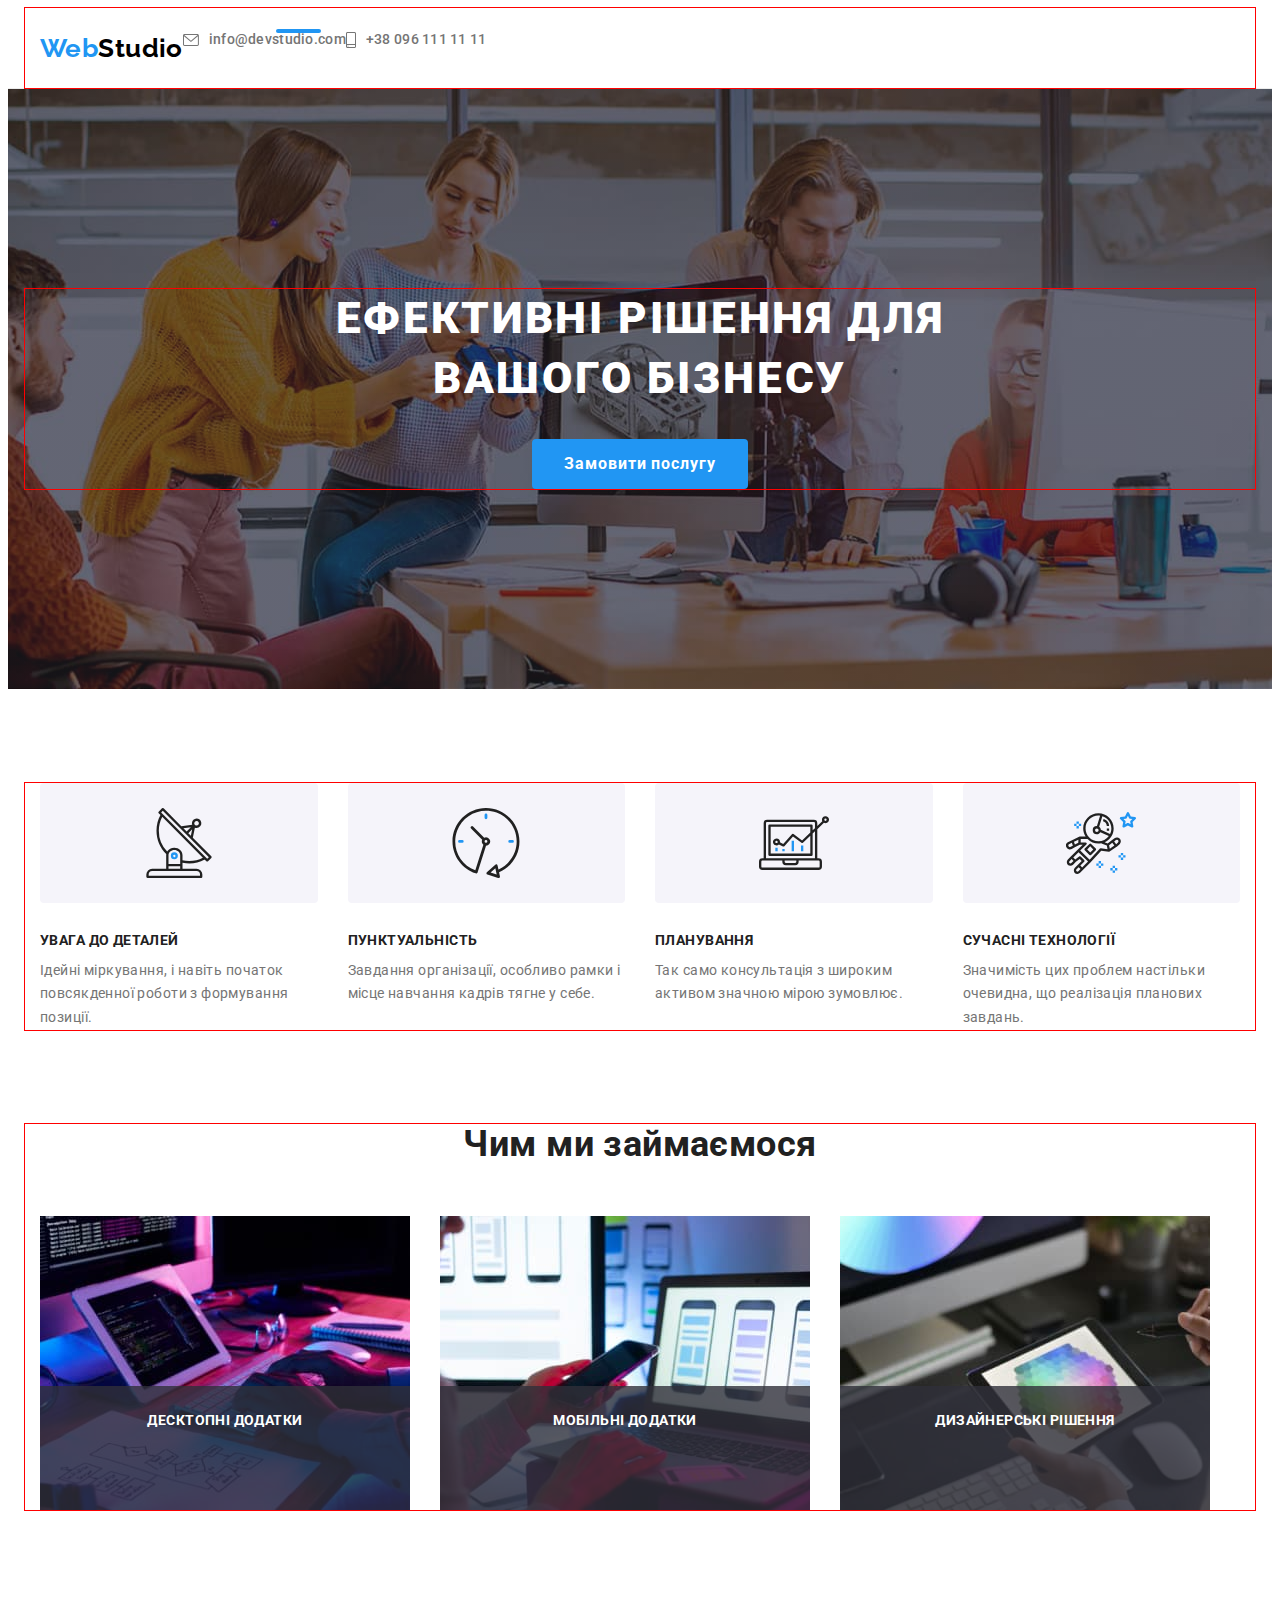
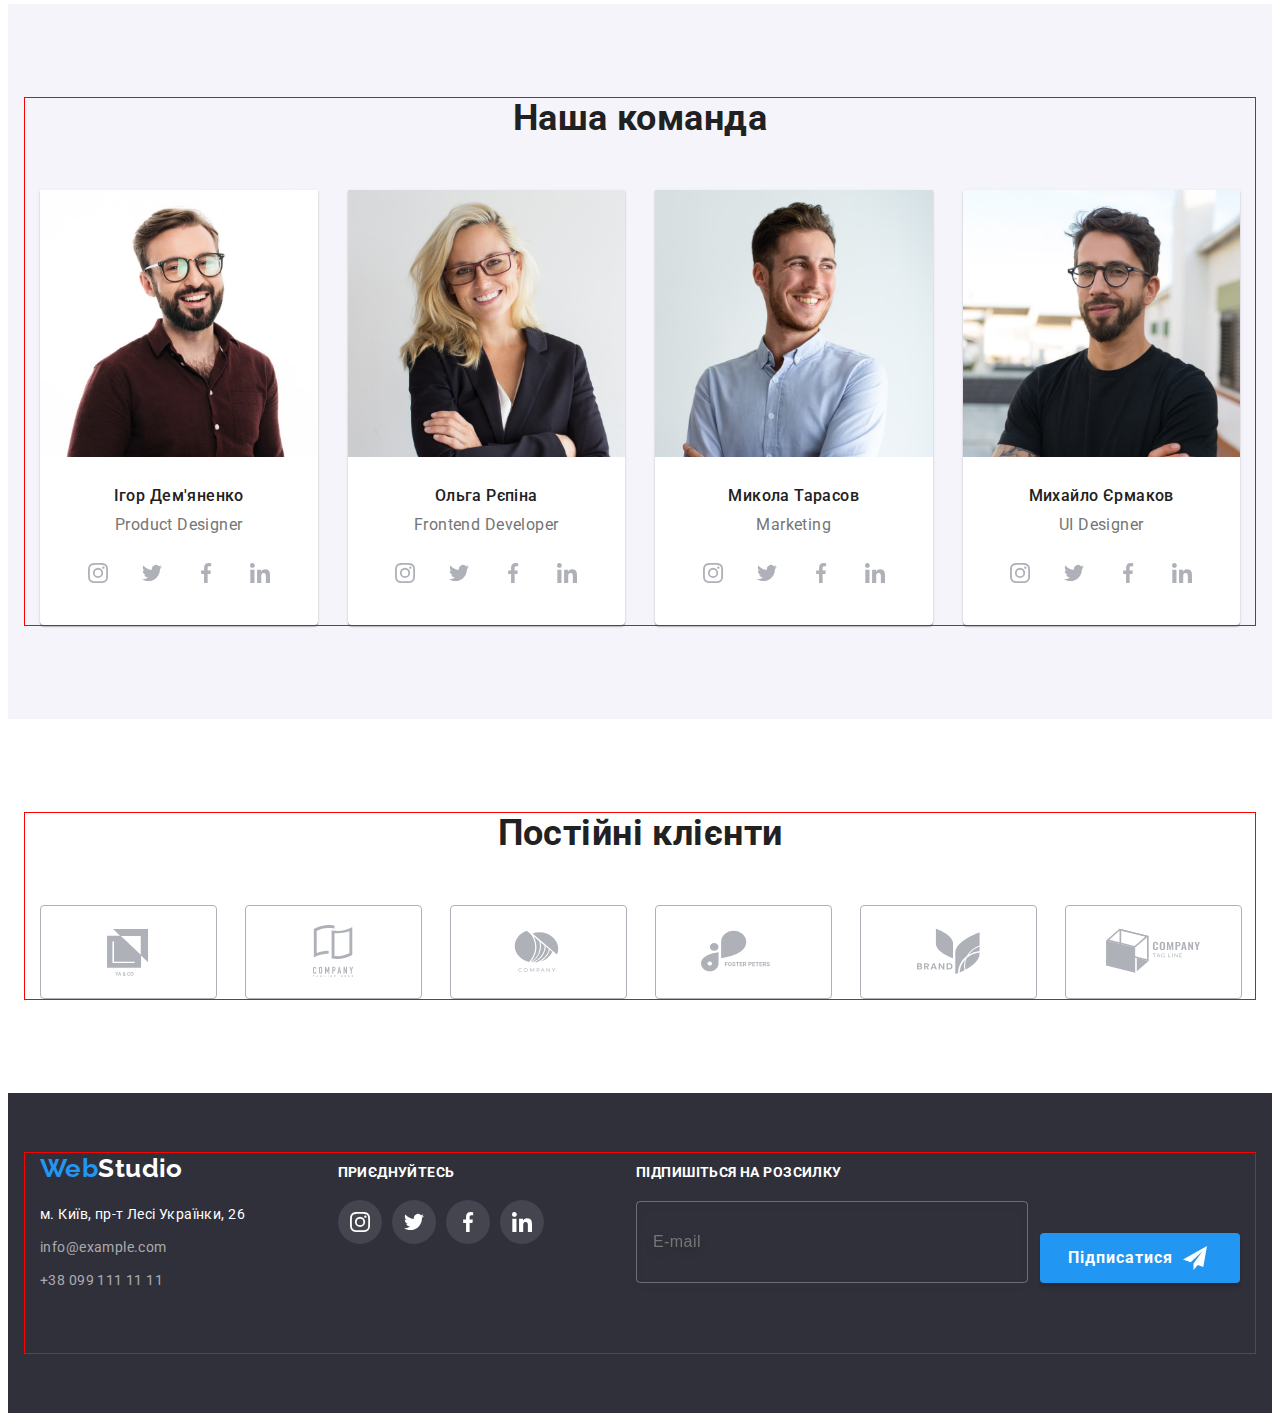
==== commit 4c279b65: "fixed mobile menu" ====
--- a/index.html
+++ b/index.html
@@ -27,48 +27,72 @@
 
   <body>
     <!--Header of page-->
-    <!-- <header class="page-header">
-      <div class="container flex-nav">
-        <nav class="site-nav flex-nav">
-          <a class="logo line" href="./index.html" lang="en"
-            >Web<span class="logo__text logo__text--accent">Studio</span></a
-          >
-          <ul class="site-nav__items list">
-            <li class="site-nav__item">
+    <header class="page-header">
+      <div class="container page-header__container flex-nav">
+        <a class="logo line" href="./index.html" lang="en"
+          >Web<span class="logo__text logo__text--accent">Studio</span></a
+        >
+        <div class="page-header__mobile-menu" data-menu>
+          <nav class="site-nav">
+            <ul class="site-nav__items list">
+              <li class="site-nav__item">
+                <a
+                  class="site-nav__link site-nav__link--current line"
+                  href="./index.html"
+                  >Студія</a
+                >
+              </li>
+              <li class="site-nav__item">
+                <a class="site-nav__link line" href="./portfolio.html"
+                  >Портфоліо</a
+                >
+              </li>
+              <li class="site-nav__item">
+                <a class="site-nav__link line" href="">Контакти</a>
+              </li>
+            </ul>
+          </nav>
+          <ul class="contacts contacts--left-gap list">
+            <li class="contacts__item">
+              <a class="contacts__link line" href="mailto:info@devstudio.com"
+                ><svg class="contacts__icon" width="16px" height="12px">
+                  <use href="./images/icons.svg#envelope"></use></svg
+                >info@devstudio.com</a
+              >
+            </li>
+            <li class="contacts__item">
               <a
-                class="site-nav__link site-nav__link--current line"
-                href="./index.html"
-                >Студія</a
+                class="contacts__link contacts__link--accent line"
+                href="tel:+380961111111"
+                ><svg class="contacts__icon" width="10px" height="16px">
+                  <use href="./images/icons.svg#smartphone"></use></svg
+                >+38 096 111 11 11</a
               >
             </li>
-            <li class="site-nav__item">
-              <a class="site-nav__link line" href="./portfolio.html"
-                >Портфоліо</a
-              >
-            </li>
-            <li class="site-nav__item">
-              <a class="site-nav__link line" href="">Контакти</a>
-            </li>
           </ul>
-        </nav>
-        <ul class="contacts contacts--left-gap list flex-nav">
-          <li class="contacts__item">
-            <a class="contacts__link line" href="mailto:info@devstudio.com"
-              ><svg class="contacts__icon" width="16px" height="12px">
-                <use href="./images/icons.svg#envelope"></use></svg
-              >info@devstudio.com</a
-            >
-          </li>
-          <li class="contacts__item">
-            <a class="contacts__link line" href="tel:+380961111111"
-              ><svg class="contacts__icon" width="10px" height="16px">
-                <use href="./images/icons.svg#smartphone"></use></svg
-              >+38 096 111 11 11</a
-            >
-          </li>
-        </ul>
+
+          <ul class="social-mobile list">
+            <li><a href="" class="social-mobile__link line">Instagram</a></li>
+            <li><a href="" class="social-mobile__link line">Twitter</a></li>
+            <li><a href="" class="social-mobile__link line">Facebook</a></li>
+            <li><a href="" class="social-mobile__link line">LinkedIn</a></li>
+          </ul>
+        </div>
+
+        <button class="menu-btn" data-menu-button>
+          <svg class="menu-btn__icon" aria-label="Перемикач мобільного меню">
+            <use
+              class="menu-btn__icon-menu"
+              href="./images/icons.svg#icon_mob_menu"
+            ></use>
+            <use
+              class="menu-btn__icon-close"
+              href="./images/icons.svg#icon_mob_close"
+            ></use>
+          </svg>
+        </button>
       </div>
-    </header> -->
+    </header>
     <!--Main of Page-->
     <main>
       <!--Hero Section-->
@@ -662,5 +686,6 @@
     </div>
 
     <script src="./js/modal.js"></script>
+    <script src="./js/menu.js"></script>
   </body>
 </html>
--- a/css/main.min.css
+++ b/css/main.min.css
@@ -1 +1 @@
-:root{--primary-font: Roboto, sans-serif;--logo-font: Raleway, sans-serif;--primary-text-color: #757575;--title-text-color: #212121;--accent-text-color: #2196f3;--hero-text-color: #ffffff;--hero-background-color: #c4c4c4;--team-background-color: #f5f4fa;--footer-background-color: #2f303a;--btn-focus-background-color: #188ce8;--item: 3;--card-set-gap: 30px;--timing-function: cubic-bezier(0.4, 0, 0.2, 1)}.visually-hidden{position:absolute;white-space:nowrap;width:1px;height:1px;overflow:hidden;border:0;padding:0;clip:rect(0 0 0 0);-webkit-clip-path:inset(50%);clip-path:inset(50%);margin:-1px}body{font-family:var(--primary-font);font-size:14px;line-height:1.71;color:var(--primary-text-color);letter-spacing:.03em}.list{list-style:none;padding:0;margin:0}.line{text-decoration:none}h1,h2,h3,h4,h5,h6,p{margin:0}img{display:block;width:100%}.container{padding-left:15px;padding-right:15px;margin-left:auto;margin-right:auto;outline:1px solid red}@media screen and (min-width: 480px){.container{width:480px}}@media screen and (min-width: 768px){.container{width:768px}}@media screen and (min-width: 1200px){.container{width:1200px}}.section{padding-top:60px;padding-bottom:60px}@media screen and (min-width: 1200px){.section{padding-top:94px;padding-bottom:94px}}.hero__button,.modal-submit-btn,.subscribe-button{display:-webkit-inline-box;display:-ms-inline-flexbox;display:inline-flex;-webkit-box-align:center;-ms-flex-align:center;align-items:center;font-family:inherit;font-weight:700;font-size:16px;line-height:1.87;align-items:center;letter-spacing:.06em;color:var(--hero-text-color);background-color:var(--accent-text-color);cursor:pointer;border-radius:4px;border:none}.social{display:-webkit-box;display:-ms-flexbox;display:flex;-webkit-box-pack:center;-ms-flex-pack:center;justify-content:center;-webkit-box-align:center;-ms-flex-align:center;align-items:center;gap:10px}.social__item{display:-webkit-box;display:-ms-flexbox;display:flex}.social__icon{width:20px;height:20px;fill:currentColor}.social__link{display:-webkit-box;display:-ms-flexbox;display:flex;-webkit-box-pack:center;-ms-flex-pack:center;justify-content:center;-webkit-box-align:center;-ms-flex-align:center;align-items:center;width:44px;height:44px;color:#afb1b8;border-radius:50%;-webkit-transition:color 250ms var(--timing-function),background-color 250ms var(--timing-function);transition:color 250ms var(--timing-function),background-color 250ms var(--timing-function)}.social__link:hover,.social__link:focus{background-color:var(--accent-text-color);color:var(--hero-text-color)}@media screen and (min-width: 768px){.subscribe-form{display:-webkit-box;display:-ms-flexbox;display:flex}}@media screen and (max-width: 1199px){.subscribe-form{-webkit-box-orient:vertical;-webkit-box-direction:normal;-ms-flex-direction:column;flex-direction:column;-webkit-box-align:center;-ms-flex-align:center;align-items:center}}@media screen and (min-width: 1200px){.subscribe-form{-webkit-box-align:end;-ms-flex-align:end;align-items:flex-end}}@media screen and (min-width: 1200px){.subscribe-form__field{margin-right:12px}}.subscribe-form__label{display:block;margin-bottom:20px;font-size:14px;line-height:1.14;letter-spacing:.03em;text-transform:uppercase}.subscribe-form__input{-webkit-box-align:center;-ms-flex-align:center;align-items:center;padding:15px 16px;width:100%;height:50px;font-size:16px;line-height:1.25;letter-spacing:inherit;color:rgba(255,255,255,.6);background-color:rgba(0,0,0,0);border:1px solid rgba(255,255,255,.3);-webkit-filter:drop-shadow(0px 4px 4px rgba(0, 0, 0, 0.15));filter:drop-shadow(0px 4px 4px rgba(0, 0, 0, 0.15));border-radius:4px}@media screen and (min-width: 768px){.subscribe-form__input{width:450px}}@media screen and (max-width: 1199px){.subscribe-form__input{margin-bottom:20px}}@media screen and (min-width: 1200px){.subscribe-form__input{display:-webkit-box;display:-ms-flexbox;display:flex;width:358px}}.subscribe-button{width:200px;height:50px;padding:10px 28px;-webkit-box-shadow:0px 4px 4px rgba(0,0,0,.15);box-shadow:0px 4px 4px rgba(0,0,0,.15)}.subscribe-button__icon{width:24px;height:24px;margin-left:10px}.backdrop{position:fixed;top:0;left:0;width:100%;height:100%;background-color:rgba(0,0,0,.2);opacity:1;-webkit-transition:opacity 250ms var(--timing-function),visibility 250ms var(--timing-function);transition:opacity 250ms var(--timing-function),visibility 250ms var(--timing-function)}.backdrop__is-hidden .modal{-webkit-transform:translate(-50%, -50%) scale(0.7);transform:translate(-50%, -50%) scale(0.7)}.backdrop__is-hidden{opacity:0;visibility:hidden;pointer-events:none}.modal{position:absolute;left:50%;top:50%;width:528px;min-height:581px;padding:40px;background-color:#fff;-webkit-box-shadow:0px 1px 3px rgba(0,0,0,.12),0px 1px 1px rgba(0,0,0,.14),0px 2px 1px rgba(0,0,0,.2);box-shadow:0px 1px 3px rgba(0,0,0,.12),0px 1px 1px rgba(0,0,0,.14),0px 2px 1px rgba(0,0,0,.2);border-radius:4px;-webkit-transform:translate(-50%, -50%) scale(1);transform:translate(-50%, -50%) scale(1);-webkit-transition:-webkit-transform 400ms var(--timing-function);transition:-webkit-transform 400ms var(--timing-function);transition:transform 400ms var(--timing-function);transition:transform 400ms var(--timing-function), -webkit-transform 400ms var(--timing-function)}.modal-btn{position:absolute;top:8px;right:8px;z-index:100;display:-webkit-box;display:-ms-flexbox;display:flex;-webkit-box-pack:center;-ms-flex-pack:center;justify-content:center;-webkit-box-align:center;-ms-flex-align:center;align-items:center;width:30px;height:30px;padding:0;color:#000;background-color:rgba(0,0,0,0);border-radius:50%;border:1px solid rgba(0,0,0,.1);cursor:pointer;-webkit-transition:color 250ms var(--timing-function);transition:color 250ms var(--timing-function)}.modal-btn__icon{width:18px;height:18px;fill:currentColor}.modal-btn:hover,.modal-btn:focus{color:var(--accent-text-color)}.modal-form{display:-webkit-box;display:-ms-flexbox;display:flex;-webkit-box-orient:vertical;-webkit-box-direction:normal;-ms-flex-direction:column;flex-direction:column}.modal-form__title{display:block;margin-bottom:12px;font-size:20px;line-height:1.15;color:var(--title-text-color);text-align:center}.modal-form__input-group{display:-webkit-box;display:-ms-flexbox;display:flex;-webkit-box-orient:vertical;-webkit-box-direction:normal;-ms-flex-direction:column;flex-direction:column;gap:10px;margin-bottom:20px}.modal-form__field{display:block;position:relative}.modal-form__lable{display:block;margin-bottom:4px;font-size:12px;line-height:1.16;letter-spacing:.01em}.modal-form__input{width:100%;height:40px;padding:11px 12px;padding-left:42px;border:1px solid rgba(33,33,33,.2);border-radius:4px;outline:rgba(0,0,0,0);-webkit-transition:border-color 250ms var(--timing-function);transition:border-color 250ms var(--timing-function)}.modal-form__input:focus-within{border-color:var(--accent-text-color)}.modal-form__icon{position:absolute;top:50%;left:12px;width:18px;height:18px;-webkit-transition:fill 250ms var(--timing-function);transition:fill 250ms var(--timing-function)}.modal-form__input:focus+.modal-form__icon{fill:var(--accent-text-color)}.modal-form__textarea{display:block;width:100%;height:120px;padding:12px 16px;border:1px solid rgba(33,33,33,.2);border-radius:4px;outline:rgba(0,0,0,0);resize:none;-webkit-transition:border-color 250ms var(--timing-function);transition:border-color 250ms var(--timing-function)}.modal-form__textarea::-webkit-input-placeholder{font-size:12px;line-height:14px;letter-spacing:.01em;color:rgba(117,117,117,.5)}.modal-form__textarea::-moz-placeholder{font-size:12px;line-height:14px;letter-spacing:.01em;color:rgba(117,117,117,.5)}.modal-form__textarea:-ms-input-placeholder{font-size:12px;line-height:14px;letter-spacing:.01em;color:rgba(117,117,117,.5)}.modal-form__textarea::-ms-input-placeholder{font-size:12px;line-height:14px;letter-spacing:.01em;color:rgba(117,117,117,.5)}.modal-form__textarea::placeholder{font-size:12px;line-height:14px;letter-spacing:.01em;color:rgba(117,117,117,.5)}.modal-form__textarea:focus-within{border-color:var(--accent-text-color)}.checkbox{display:-webkit-box;display:-ms-flexbox;display:flex;-webkit-box-align:center;-ms-flex-align:center;align-items:center;-webkit-box-pack:center;-ms-flex-pack:center;justify-content:center;gap:8px;margin-bottom:30px}.checkbox__icon{display:block;width:16px;height:15px}.checkbox__input:focus+.checkbox__icon{outline:1px solid var(--title-text-color)}.checkbox__input:checked+.checkbox__icon .icon-uncheck{opacity:0;-webkit-transition:opacity 250ms var(--timing-function);transition:opacity 250ms var(--timing-function)}.icon-check{opacity:0;-webkit-transition:opacity 250ms var(--timing-function);transition:opacity 250ms var(--timing-function)}.checkbox__input:checked+.checkbox__icon .icon-check{opacity:1}.checkbox__text{-webkit-user-select:none;-moz-user-select:none;-ms-user-select:none;user-select:none}.checkbox__link--color{color:var(--accent-text-color);text-underline-position:under}.modal-submit-btn{padding:10px 52px;margin:0 auto;-webkit-box-shadow:0px 4px 4px rgba(0,0,0,.15);box-shadow:0px 4px 4px rgba(0,0,0,.15);-webkit-transition:250ms var(--timing-function);transition:250ms var(--timing-function)}.modal-submit-btn:hover,.modal-submit-btn:focus{background-color:var(--btn-focus-background-color)}.filter__item:not(:last-child){margin-right:8px}.filter__btn{padding:6px 22px;font-weight:500;font-size:16px;line-height:1.62;font-family:inherit;letter-spacing:.03em;color:var(--title-text-color);background-color:var(--team-background-color);cursor:pointer;border:none;border-radius:4px;-webkit-transition:color 250ms var(--timing-function),background-color 250ms var(--timing-function),-webkit-box-shadow 250ms var(--timing-function);transition:color 250ms var(--timing-function),background-color 250ms var(--timing-function),-webkit-box-shadow 250ms var(--timing-function);transition:color 250ms var(--timing-function),background-color 250ms var(--timing-function),box-shadow 250ms var(--timing-function);transition:color 250ms var(--timing-function),background-color 250ms var(--timing-function),box-shadow 250ms var(--timing-function),-webkit-box-shadow 250ms var(--timing-function)}.filter__btn:hover,.filter__btn:focus{color:var(--hero-text-color);background-color:var(--accent-text-color);-webkit-box-shadow:0px 3px 1px rgba(0,0,0,.1),0px 1px 2px rgba(0,0,0,.08),0px 2px 2px rgba(0,0,0,.12);box-shadow:0px 3px 1px rgba(0,0,0,.1),0px 1px 2px rgba(0,0,0,.08),0px 2px 2px rgba(0,0,0,.12)}.card-set{gap:var(--card-set-gap)}.card-set__item{-ms-flex-preferred-size:calc((100% - var(--card-set-gap)*(var(--item) - 1))/var(--item));flex-basis:calc((100% - var(--card-set-gap)*(var(--item) - 1))/var(--item))}.card-set__link{display:block;color:var(--primary-text-color);-webkit-transition:-webkit-box-shadow 250ms var(--timing-function);transition:-webkit-box-shadow 250ms var(--timing-function);transition:box-shadow 250ms var(--timing-function);transition:box-shadow 250ms var(--timing-function), -webkit-box-shadow 250ms var(--timing-function)}.card-set__link:hover,.card-set__link:focus{-webkit-box-shadow:0px 1px 1px rgba(0,0,0,.12),0px 4px 4px rgba(0,0,0,.06),1px 4px 6px rgba(0,0,0,.16);box-shadow:0px 1px 1px rgba(0,0,0,.12),0px 4px 4px rgba(0,0,0,.06),1px 4px 6px rgba(0,0,0,.16)}.card{position:relative;overflow:hidden}.card::before{position:absolute;top:0;left:0;width:100%;height:100%;display:inline-block;content:"";background-color:rgba(33,150,243,.9);opacity:0;-webkit-transform:translateY(100%);transform:translateY(100%);-webkit-transition:opacity 250ms var(--timing-function),-webkit-transform 250ms var(--timing-function);transition:opacity 250ms var(--timing-function),-webkit-transform 250ms var(--timing-function);transition:transform 250ms var(--timing-function),opacity 250ms var(--timing-function);transition:transform 250ms var(--timing-function),opacity 250ms var(--timing-function),-webkit-transform 250ms var(--timing-function)}.card-set__link:hover .card::before,.card-set__link:focus .card::before{-webkit-transform:translateY(0);transform:translateY(0);opacity:1}.card__desc{position:absolute;top:0;left:0;padding:63px 24px;font-size:18px;line-height:1.55;letter-spacing:.03em;color:var(--hero-text-color);opacity:0;-webkit-transform:translateY(100%);transform:translateY(100%);-webkit-transition:opacity 250ms var(--timing-function),-webkit-transform 250ms var(--timing-function);transition:opacity 250ms var(--timing-function),-webkit-transform 250ms var(--timing-function);transition:transform 250ms var(--timing-function),opacity 250ms var(--timing-function);transition:transform 250ms var(--timing-function),opacity 250ms var(--timing-function),-webkit-transform 250ms var(--timing-function)}.card-set__link:hover .card__desc,.card-set__link:focus .card__desc{opacity:1;-webkit-transform:translateY(0);transform:translateY(0)}.card__wrapper{padding:20px 24px;border:1px solid #eee;border-top:none}.card__title{margin-bottom:4px;font-size:18px;line-height:2;letter-spacing:.06em;color:var(--title-text-color)}.card__text{font-size:16px;line-height:1.87}.page-header{border-bottom:1px solid #ececec}.logo{font-family:var(--logo-font);font-weight:700;font-size:24px;line-height:1.19;color:var(--accent-text-color)}@media screen and (min-width: 1200px){.logo{font-size:26px}}.logo__text--accent{color:#000}.site-nav__link{position:relative;display:block;padding-top:32px;padding-bottom:32px;font-weight:500;font-size:14px;line-height:1.14;letter-spacing:.02em;color:var(--title-text-color);-webkit-transition:color 250ms var(--timing-function);transition:color 250ms var(--timing-function)}.site-nav__link:hover,.site-nav__link:focus{color:var(--accent-text-color)}.site-nav__link--current{color:var(--accent-text-color)}.site-nav__link--current::after{display:inline-block;content:"";position:absolute;left:0;bottom:-1px;width:100%;height:4px;background-color:var(--accent-text-color);border-radius:2px}.contacts{gap:50px}.contacts--left-gap{margin-left:auto}.contacts__icon{display:block;margin-right:10px;fill:currentColor}.contacts__link{font-weight:500;font-size:14px;line-height:1.14;letter-spacing:.02em;color:var(--primary-text-color);-webkit-transition:color 250ms var(--timing-function);transition:color 250ms var(--timing-function)}.contacts__link:hover,.contacts__link:focus{color:var(--accent-text-color)}.hero{margin-left:auto;margin-right:auto;background-image:-webkit-gradient(linear, left top, right top, from(rgba(47, 48, 58, 0.4)), to(rgba(47, 48, 58, 0.4))),url(../images/hero/hero_bg.jpg);background-image:linear-gradient(to right, rgba(47, 48, 58, 0.4), rgba(47, 48, 58, 0.4)),url(../images/hero/hero_bg.jpg);background-repeat:no-repeat;background-position:center;background-size:cover;padding-top:118px;padding-bottom:118px;background-color:var(--hero-background-color);text-align:center}@media screen and (min-width: 1200px){.hero{padding-top:200px;padding-bottom:200px}}.hero__title{max-width:360px;margin-left:auto;margin-right:auto;margin-bottom:30px;color:var(--hero-text-color);font-weight:900;font-size:26px;line-height:1.36;letter-spacing:.06em;text-transform:uppercase}@media screen and (min-width: 1200px){.hero__title{max-width:696px;font-size:44px}}.hero__button{padding:10px 32px;-webkit-transition:background-color 250ms var(--timing-function),-webkit-box-shadow 250ms var(--timing-function);transition:background-color 250ms var(--timing-function),-webkit-box-shadow 250ms var(--timing-function);transition:background-color 250ms var(--timing-function),box-shadow 250ms var(--timing-function);transition:background-color 250ms var(--timing-function),box-shadow 250ms var(--timing-function),-webkit-box-shadow 250ms var(--timing-function)}.hero__button:hover,.hero__button:focus{background-color:var(--btn-focus-background-color);-webkit-box-shadow:0px 4px 4px rgba(0,0,0,.15);box-shadow:0px 4px 4px rgba(0,0,0,.15)}.benefits__items{gap:var(--card-set-gap)}@media screen and (max-width: 767px){.benefits__items{width:100%}}@media screen and (min-width: 768px){.benefits__items{display:-webkit-box;display:-ms-flexbox;display:flex;-ms-flex-wrap:wrap;flex-wrap:wrap}}@media screen and (max-width: 767px){.benefits__items .benefits__item:not(:last-child){margin-bottom:30px}}@media screen and (min-width: 768px){.benefits__items .benefits__item{--item: 2;-ms-flex-preferred-size:calc((100% - var(--card-set-gap)*(var(--item) - 1))/var(--item));flex-basis:calc((100% - var(--card-set-gap)*(var(--item) - 1))/var(--item))}}@media screen and (min-width: 1200px){.benefits__items .benefits__item{--item: 4;-ms-flex-preferred-size:calc((100% - var(--card-set-gap)*(var(--item) - 1))/var(--item));flex-basis:calc((100% - var(--card-set-gap)*(var(--item) - 1))/var(--item))}}.benefits__thumb{display:-webkit-box;display:-ms-flexbox;display:flex;height:120px;-webkit-box-pack:center;-ms-flex-pack:center;justify-content:center;-webkit-box-align:center;-ms-flex-align:center;align-items:center;margin-bottom:var(--card-set-gap);background-color:var(--team-background-color);border-radius:4px}.benefits__icon{width:70px;height:70px}.benefits__title{margin-bottom:10px;font-size:14px;line-height:1.14;color:var(--title-text-color);text-transform:uppercase}@media screen and (max-width: 767px){.benefits__title{text-align:center}}.about{padding-top:0}@media screen and (max-width: 1199px){.about{display:none}}.about__title{margin-bottom:50px;font-size:36px;line-height:1.16;color:var(--title-text-color);text-align:center}.about-items{display:-webkit-box;display:-ms-flexbox;display:flex;gap:var(--card-set-gap)}.about-items__item{position:relative}.about-items__subtitle{position:absolute;bottom:0;left:0;width:100%;height:70px;padding:27px 0;font-size:14px;line-height:1.14;letter-spacing:.03em;color:var(--hero-text-color);background-color:rgba(47,48,58,.8);text-align:center;text-transform:uppercase}.team{background-color:var(--team-background-color)}.team__headline{margin-bottom:30px;color:var(--title-text-color);font-size:28px;line-height:1.16;text-align:center}@media screen and (min-width: 1200px){.team__headline{font-size:36px;margin-bottom:50px}}@media screen and (min-width: 768px){.team__items{display:-webkit-box;display:-ms-flexbox;display:flex;-ms-flex-wrap:wrap;flex-wrap:wrap;gap:var(--card-set-gap)}}.team__item{background-color:var(--hero-text-color);-webkit-box-shadow:0px 1px 3px rgba(0,0,0,.12),0px 1px 1px rgba(0,0,0,.14),0px 2px 1px rgba(0,0,0,.2);box-shadow:0px 1px 3px rgba(0,0,0,.12),0px 1px 1px rgba(0,0,0,.14),0px 2px 1px rgba(0,0,0,.2);border-radius:0px 0px 4px 4px}@media screen and (max-width: 767px){.team__item:not(:last-child){margin-bottom:30px}}@media screen and (min-width: 768px){.team__item{--item: 2;-ms-flex-preferred-size:calc((100% - var(--card-set-gap)*(var(--item) - 1))/var(--item));flex-basis:calc((100% - var(--card-set-gap)*(var(--item) - 1))/var(--item))}}@media screen and (min-width: 1200px){.team__item{--item: 4;-ms-flex-preferred-size:calc((100% - var(--card-set-gap)*(var(--item) - 1))/var(--item));flex-basis:calc((100% - var(--card-set-gap)*(var(--item) - 1))/var(--item))}}.team__title{margin-bottom:10px;font-weight:500;font-size:16px;line-height:1.18;color:var(--title-text-color);text-align:center}.team__text{font-size:16px;line-height:1.18;text-align:center;margin-bottom:16px}.team__wrapper{padding-top:30px;padding-right:5px;padding-bottom:30px;padding-left:5px}.client__headline{margin-bottom:30px;font-size:28px;line-height:1.16;color:var(--title-text-color);text-align:center}@media screen and (min-width: 1200px){.client__headline{font-size:36px;margin-bottom:50px}}.client__items{display:-webkit-box;display:-ms-flexbox;display:flex;-ms-flex-wrap:wrap;flex-wrap:wrap;-webkit-box-pack:center;-ms-flex-pack:center;justify-content:center;gap:var(--card-set-gap)}.client__item{--item: 2;-ms-flex-preferred-size:calc((100% - var(--card-set-gap)*(var(--item) - 1))/var(--item));flex-basis:calc((100% - var(--card-set-gap)*(var(--item) - 1))/var(--item))}@media screen and (min-width: 768px){.client__item{--item: 3;-ms-flex-preferred-size:calc((100% - var(--card-set-gap)*(var(--item) - 1))/var(--item));flex-basis:calc((100% - var(--card-set-gap)*(var(--item) - 1))/var(--item))}}@media screen and (min-width: 1200px){.client__item{--item: 6;-ms-flex-preferred-size:calc((100% - var(--card-set-gap)*(var(--item) - 1))/var(--item));flex-basis:calc((100% - var(--card-set-gap)*(var(--item) - 1))/var(--item))}}.client__icon{width:100%;height:60px;fill:currentColor}.client__link{display:-webkit-box;display:-ms-flexbox;display:flex;-webkit-box-pack:center;-ms-flex-pack:center;justify-content:center;-webkit-box-align:center;-ms-flex-align:center;align-items:center;width:100%;height:92px;color:#afb1b8;border:1px solid #afb1b8;border-radius:4px;-webkit-transition:color 250ms var(--timing-function),border-color 250ms var(--timing-function);transition:color 250ms var(--timing-function),border-color 250ms var(--timing-function)}.client__link:hover,.client__link:focus{color:var(--accent-text-color);border-color:var(--accent-text-color)}.page-footer{padding-top:60px;padding-bottom:60px;font-weight:400;font-size:14px;line-height:1.71;color:var(--hero-text-color);background-color:var(--footer-background-color)}@media screen and (max-width: 1199px){.page-footer{text-align:center}}@media screen and (min-width: 768px){.page-footer__container{display:-webkit-box;display:-ms-flexbox;display:flex;-webkit-box-align:baseline;-ms-flex-align:baseline;align-items:baseline}}@media screen and (max-width: 1199px){.page-footer__container{-ms-flex-wrap:wrap;flex-wrap:wrap;-ms-flex-pack:distribute;justify-content:space-around}}@media screen and (min-width: 1200px){.page-footer__container{-webkit-box-pack:justify;-ms-flex-pack:justify;justify-content:space-between}}.page-footer__logo{display:inline-block;margin-bottom:20px}.page-footer__logo--accent{color:var(--hero-text-color)}.page-footer__social--color{color:var(--hero-text-color);background-color:rgba(255,255,255,.1)}.page-footer__thumb{margin-bottom:60px}.address{font-style:normal}.address__link{display:inline-block;font-weight:400;font-size:14px;line-height:1.71;color:rgba(255,255,255,.6);-webkit-transition:color 250ms var(--timing-function);transition:color 250ms var(--timing-function)}.address__link:hover,.address__link:focus{color:var(--accent-text-color)}.address__link:not(:last-child){margin-bottom:8px}@media screen and (min-width: 1200px){.address__link:not(:last-child){margin-bottom:9px}}.address__link--accent{color:var(--hero-text-color)}@media screen and (max-width: 767px){.connect{margin-bottom:60px}}.connect__title{font-size:14px;line-height:16px;letter-spacing:.03em;text-transform:uppercase;margin-bottom:20px}/*# sourceMappingURL=main.min.css.map */+:root{--primary-font: Roboto, sans-serif;--logo-font: Raleway, sans-serif;--primary-text-color: #757575;--title-text-color: #212121;--accent-text-color: #2196f3;--hero-text-color: #ffffff;--hero-background-color: #c4c4c4;--team-background-color: #f5f4fa;--footer-background-color: #2f303a;--btn-focus-background-color: #188ce8;--item: 3;--card-set-gap: 30px;--timing-function: cubic-bezier(0.4, 0, 0.2, 1)}.visually-hidden{position:absolute;white-space:nowrap;width:1px;height:1px;overflow:hidden;border:0;padding:0;clip:rect(0 0 0 0);-webkit-clip-path:inset(50%);clip-path:inset(50%);margin:-1px}body{font-family:var(--primary-font);font-size:14px;line-height:1.71;color:var(--primary-text-color);letter-spacing:.03em}.list{list-style:none;padding:0;margin:0}.line{text-decoration:none}h1,h2,h3,h4,h5,h6,p{margin:0}img{display:block;width:100%;height:auto}.container{padding-left:15px;padding-right:15px;margin-left:auto;margin-right:auto;outline:1px solid red}@media screen and (min-width: 480px){.container{width:480px}}@media screen and (min-width: 768px){.container{width:768px}}@media screen and (min-width: 1200px){.container{width:1200px}}.section{padding-top:60px;padding-bottom:60px}@media screen and (min-width: 1200px){.section{padding-top:94px;padding-bottom:94px}}.flex-nav{display:-webkit-box;display:-ms-flexbox;display:flex;-webkit-box-align:center;-ms-flex-align:center;align-items:center}@media screen and (max-width: 767px){.flex-nav{-webkit-box-pack:justify;-ms-flex-pack:justify;justify-content:space-between}}.hero__button,.modal-submit-btn,.subscribe-button{display:-webkit-inline-box;display:-ms-inline-flexbox;display:inline-flex;-webkit-box-align:center;-ms-flex-align:center;align-items:center;font-family:inherit;font-weight:700;font-size:16px;line-height:1.87;align-items:center;letter-spacing:.06em;color:var(--hero-text-color);background-color:var(--accent-text-color);cursor:pointer;border-radius:4px;border:none}.social{display:-webkit-box;display:-ms-flexbox;display:flex;-webkit-box-pack:center;-ms-flex-pack:center;justify-content:center;-webkit-box-align:center;-ms-flex-align:center;align-items:center;gap:10px}.social__item{display:-webkit-box;display:-ms-flexbox;display:flex}.social__icon{width:20px;height:20px;fill:currentColor}.social__link{display:-webkit-box;display:-ms-flexbox;display:flex;-webkit-box-pack:center;-ms-flex-pack:center;justify-content:center;-webkit-box-align:center;-ms-flex-align:center;align-items:center;width:44px;height:44px;color:#afb1b8;border-radius:50%;-webkit-transition:color 250ms var(--timing-function),background-color 250ms var(--timing-function);transition:color 250ms var(--timing-function),background-color 250ms var(--timing-function)}.social__link:hover,.social__link:focus{background-color:var(--accent-text-color);color:var(--hero-text-color)}@media screen and (min-width: 768px){.subscribe-form{display:-webkit-box;display:-ms-flexbox;display:flex}}@media screen and (max-width: 1199px){.subscribe-form{-webkit-box-orient:vertical;-webkit-box-direction:normal;-ms-flex-direction:column;flex-direction:column;-webkit-box-align:center;-ms-flex-align:center;align-items:center}}@media screen and (min-width: 1200px){.subscribe-form{-webkit-box-align:end;-ms-flex-align:end;align-items:flex-end}}@media screen and (min-width: 1200px){.subscribe-form__field{margin-right:12px}}.subscribe-form__label{display:block;margin-bottom:20px;font-size:14px;line-height:1.14;letter-spacing:.03em;text-transform:uppercase}.subscribe-form__input{-webkit-box-align:center;-ms-flex-align:center;align-items:center;padding:15px 16px;width:100%;height:50px;font-size:16px;line-height:1.25;letter-spacing:inherit;color:rgba(255,255,255,.6);background-color:rgba(0,0,0,0);border:1px solid rgba(255,255,255,.3);-webkit-filter:drop-shadow(0px 4px 4px rgba(0, 0, 0, 0.15));filter:drop-shadow(0px 4px 4px rgba(0, 0, 0, 0.15));border-radius:4px}@media screen and (min-width: 768px){.subscribe-form__input{width:450px}}@media screen and (max-width: 1199px){.subscribe-form__input{margin-bottom:20px}}@media screen and (min-width: 1200px){.subscribe-form__input{display:-webkit-box;display:-ms-flexbox;display:flex;width:358px}}.subscribe-button{width:200px;height:50px;padding:10px 28px;-webkit-box-shadow:0px 4px 4px rgba(0,0,0,.15);box-shadow:0px 4px 4px rgba(0,0,0,.15)}.subscribe-button__icon{width:24px;height:24px;margin-left:10px}.backdrop{position:fixed;top:0;left:0;width:100%;height:100%;background-color:rgba(0,0,0,.2);opacity:1;-webkit-transition:opacity 250ms var(--timing-function),visibility 250ms var(--timing-function);transition:opacity 250ms var(--timing-function),visibility 250ms var(--timing-function)}.backdrop__is-hidden .modal{-webkit-transform:translate(-50%, -50%) scale(0.7);transform:translate(-50%, -50%) scale(0.7)}.backdrop__is-hidden{opacity:0;visibility:hidden;pointer-events:none}.modal{position:absolute;left:50%;top:50%;width:528px;min-height:581px;padding:40px;background-color:#fff;-webkit-box-shadow:0px 1px 3px rgba(0,0,0,.12),0px 1px 1px rgba(0,0,0,.14),0px 2px 1px rgba(0,0,0,.2);box-shadow:0px 1px 3px rgba(0,0,0,.12),0px 1px 1px rgba(0,0,0,.14),0px 2px 1px rgba(0,0,0,.2);border-radius:4px;-webkit-transform:translate(-50%, -50%) scale(1);transform:translate(-50%, -50%) scale(1);-webkit-transition:-webkit-transform 400ms var(--timing-function);transition:-webkit-transform 400ms var(--timing-function);transition:transform 400ms var(--timing-function);transition:transform 400ms var(--timing-function), -webkit-transform 400ms var(--timing-function)}.modal-btn{position:absolute;top:8px;right:8px;z-index:100;display:-webkit-box;display:-ms-flexbox;display:flex;-webkit-box-pack:center;-ms-flex-pack:center;justify-content:center;-webkit-box-align:center;-ms-flex-align:center;align-items:center;width:30px;height:30px;padding:0;color:#000;background-color:rgba(0,0,0,0);border-radius:50%;border:1px solid rgba(0,0,0,.1);cursor:pointer;-webkit-transition:color 250ms var(--timing-function);transition:color 250ms var(--timing-function)}.modal-btn__icon{width:18px;height:18px;fill:currentColor}.modal-btn:hover,.modal-btn:focus{color:var(--accent-text-color)}.modal-form{display:-webkit-box;display:-ms-flexbox;display:flex;-webkit-box-orient:vertical;-webkit-box-direction:normal;-ms-flex-direction:column;flex-direction:column}.modal-form__title{display:block;margin-bottom:12px;font-size:20px;line-height:1.15;color:var(--title-text-color);text-align:center}.modal-form__input-group{display:-webkit-box;display:-ms-flexbox;display:flex;-webkit-box-orient:vertical;-webkit-box-direction:normal;-ms-flex-direction:column;flex-direction:column;gap:10px;margin-bottom:20px}.modal-form__field{display:block;position:relative}.modal-form__lable{display:block;margin-bottom:4px;font-size:12px;line-height:1.16;letter-spacing:.01em}.modal-form__input{width:100%;height:40px;padding:11px 12px;padding-left:42px;border:1px solid rgba(33,33,33,.2);border-radius:4px;outline:rgba(0,0,0,0);-webkit-transition:border-color 250ms var(--timing-function);transition:border-color 250ms var(--timing-function)}.modal-form__input:focus-within{border-color:var(--accent-text-color)}.modal-form__icon{position:absolute;top:50%;left:12px;width:18px;height:18px;-webkit-transition:fill 250ms var(--timing-function);transition:fill 250ms var(--timing-function)}.modal-form__input:focus+.modal-form__icon{fill:var(--accent-text-color)}.modal-form__textarea{display:block;width:100%;height:120px;padding:12px 16px;border:1px solid rgba(33,33,33,.2);border-radius:4px;outline:rgba(0,0,0,0);resize:none;-webkit-transition:border-color 250ms var(--timing-function);transition:border-color 250ms var(--timing-function)}.modal-form__textarea::-webkit-input-placeholder{font-size:12px;line-height:14px;letter-spacing:.01em;color:rgba(117,117,117,.5)}.modal-form__textarea::-moz-placeholder{font-size:12px;line-height:14px;letter-spacing:.01em;color:rgba(117,117,117,.5)}.modal-form__textarea:-ms-input-placeholder{font-size:12px;line-height:14px;letter-spacing:.01em;color:rgba(117,117,117,.5)}.modal-form__textarea::-ms-input-placeholder{font-size:12px;line-height:14px;letter-spacing:.01em;color:rgba(117,117,117,.5)}.modal-form__textarea::placeholder{font-size:12px;line-height:14px;letter-spacing:.01em;color:rgba(117,117,117,.5)}.modal-form__textarea:focus-within{border-color:var(--accent-text-color)}.checkbox{display:-webkit-box;display:-ms-flexbox;display:flex;-webkit-box-align:center;-ms-flex-align:center;align-items:center;-webkit-box-pack:center;-ms-flex-pack:center;justify-content:center;gap:8px;margin-bottom:30px}.checkbox__icon{display:block;width:16px;height:15px}.checkbox__input:focus+.checkbox__icon{outline:1px solid var(--title-text-color)}.checkbox__input:checked+.checkbox__icon .icon-uncheck{opacity:0;-webkit-transition:opacity 250ms var(--timing-function);transition:opacity 250ms var(--timing-function)}.icon-check{opacity:0;-webkit-transition:opacity 250ms var(--timing-function);transition:opacity 250ms var(--timing-function)}.checkbox__input:checked+.checkbox__icon .icon-check{opacity:1}.checkbox__text{-webkit-user-select:none;-moz-user-select:none;-ms-user-select:none;user-select:none}.checkbox__link--color{color:var(--accent-text-color);text-underline-position:under}.modal-submit-btn{padding:10px 52px;margin:0 auto;-webkit-box-shadow:0px 4px 4px rgba(0,0,0,.15);box-shadow:0px 4px 4px rgba(0,0,0,.15);-webkit-transition:250ms var(--timing-function);transition:250ms var(--timing-function)}.modal-submit-btn:hover,.modal-submit-btn:focus{background-color:var(--btn-focus-background-color)}.filter__item:not(:last-child){margin-right:8px}.filter__btn{padding:6px 22px;font-weight:500;font-size:16px;line-height:1.62;font-family:inherit;letter-spacing:.03em;color:var(--title-text-color);background-color:var(--team-background-color);cursor:pointer;border:none;border-radius:4px;-webkit-transition:color 250ms var(--timing-function),background-color 250ms var(--timing-function),-webkit-box-shadow 250ms var(--timing-function);transition:color 250ms var(--timing-function),background-color 250ms var(--timing-function),-webkit-box-shadow 250ms var(--timing-function);transition:color 250ms var(--timing-function),background-color 250ms var(--timing-function),box-shadow 250ms var(--timing-function);transition:color 250ms var(--timing-function),background-color 250ms var(--timing-function),box-shadow 250ms var(--timing-function),-webkit-box-shadow 250ms var(--timing-function)}.filter__btn:hover,.filter__btn:focus{color:var(--hero-text-color);background-color:var(--accent-text-color);-webkit-box-shadow:0px 3px 1px rgba(0,0,0,.1),0px 1px 2px rgba(0,0,0,.08),0px 2px 2px rgba(0,0,0,.12);box-shadow:0px 3px 1px rgba(0,0,0,.1),0px 1px 2px rgba(0,0,0,.08),0px 2px 2px rgba(0,0,0,.12)}.card-set{gap:var(--card-set-gap)}.card-set__item{-ms-flex-preferred-size:calc((100% - var(--card-set-gap)*(var(--item) - 1))/var(--item));flex-basis:calc((100% - var(--card-set-gap)*(var(--item) - 1))/var(--item))}.card-set__link{display:block;color:var(--primary-text-color);-webkit-transition:-webkit-box-shadow 250ms var(--timing-function);transition:-webkit-box-shadow 250ms var(--timing-function);transition:box-shadow 250ms var(--timing-function);transition:box-shadow 250ms var(--timing-function), -webkit-box-shadow 250ms var(--timing-function)}.card-set__link:hover,.card-set__link:focus{-webkit-box-shadow:0px 1px 1px rgba(0,0,0,.12),0px 4px 4px rgba(0,0,0,.06),1px 4px 6px rgba(0,0,0,.16);box-shadow:0px 1px 1px rgba(0,0,0,.12),0px 4px 4px rgba(0,0,0,.06),1px 4px 6px rgba(0,0,0,.16)}.card{position:relative;overflow:hidden}.card::before{position:absolute;top:0;left:0;width:100%;height:100%;display:inline-block;content:"";background-color:rgba(33,150,243,.9);opacity:0;-webkit-transform:translateY(100%);transform:translateY(100%);-webkit-transition:opacity 250ms var(--timing-function),-webkit-transform 250ms var(--timing-function);transition:opacity 250ms var(--timing-function),-webkit-transform 250ms var(--timing-function);transition:transform 250ms var(--timing-function),opacity 250ms var(--timing-function);transition:transform 250ms var(--timing-function),opacity 250ms var(--timing-function),-webkit-transform 250ms var(--timing-function)}.card-set__link:hover .card::before,.card-set__link:focus .card::before{-webkit-transform:translateY(0);transform:translateY(0);opacity:1}.card__desc{position:absolute;top:0;left:0;padding:63px 24px;font-size:18px;line-height:1.55;letter-spacing:.03em;color:var(--hero-text-color);opacity:0;-webkit-transform:translateY(100%);transform:translateY(100%);-webkit-transition:opacity 250ms var(--timing-function),-webkit-transform 250ms var(--timing-function);transition:opacity 250ms var(--timing-function),-webkit-transform 250ms var(--timing-function);transition:transform 250ms var(--timing-function),opacity 250ms var(--timing-function);transition:transform 250ms var(--timing-function),opacity 250ms var(--timing-function),-webkit-transform 250ms var(--timing-function)}.card-set__link:hover .card__desc,.card-set__link:focus .card__desc{opacity:1;-webkit-transform:translateY(0);transform:translateY(0)}.card__wrapper{padding:20px 24px;border:1px solid #eee;border-top:none}.card__title{margin-bottom:4px;font-size:18px;line-height:2;letter-spacing:.06em;color:var(--title-text-color)}.card__text{font-size:16px;line-height:1.87}@media screen and (max-width: 767px){.page-header__mobile-menu{display:none;position:absolute;top:0;left:0;width:100%;height:796px;padding:40px 48px;background-color:#fff;-webkit-box-shadow:0px 4px 8px rgba(0,0,0,.04),0px 2px 4px rgba(0,0,0,.08),0px 1px 3px rgba(0,0,0,.16);box-shadow:0px 4px 8px rgba(0,0,0,.04),0px 2px 4px rgba(0,0,0,.08),0px 1px 3px rgba(0,0,0,.16)}}.page-header__mobile-menu.is-open{display:block;display:-webkit-box;display:-ms-flexbox;display:flex;-webkit-box-orient:vertical;-webkit-box-direction:normal;-ms-flex-direction:column;flex-direction:column}.menu-btn{position:absolute;top:10px;right:15px;z-index:50;display:-webkit-inline-box;display:-ms-inline-flexbox;display:inline-flex;margin:0;padding:0;border:none;background-color:rgba(0,0,0,0);color:var(--title-text-color)}.menu-btn__icon-close{fill:currentColor}.menu-btn:active{color:var(--accent-text-color)}@media screen and (max-width: 767px){.menu-btn__icon{width:40px;height:40px}.menu-btn__icon-close{display:none}.menu-btn.is-open .menu-btn__icon-close{display:block;color:currentColor}.menu-btn.is-open .menu-btn__icon-menu{display:none}}@media screen and (min-width: 768px){.menu-btn{display:none}}.social-mobile{display:-webkit-box;display:-ms-flexbox;display:flex;-webkit-box-pack:justify;-ms-flex-pack:justify;justify-content:space-between;gap:20px}@media screen and (min-width: 768px){.social-mobile{display:none}}.social-mobile__link{font-weight:500;font-size:18px;line-height:1.22;letter-spacing:.02em;color:var(--accent-text-color)}.page-header{border-bottom:1px solid #ececec;position:relative}.page-header__container{height:60px}@media screen and (min-width: 768px){.page-header__container{height:80px}}.site-nav{margin-bottom:auto}@media screen and (min-width: 768px){.site-nav__items{display:-webkit-box;display:-ms-flexbox;display:flex;gap:50px;margin-left:93px}}.site-nav__link{display:inline-block;padding-bottom:32px;font-weight:500;font-size:40px;line-height:1.14;letter-spacing:.02em;color:var(--title-text-color);-webkit-transition:color 250ms var(--timing-function);transition:color 250ms var(--timing-function)}.site-nav__link:hover,.site-nav__link:focus{color:var(--accent-text-color)}.site-nav__link--current{color:var(--accent-text-color)}@media screen and (min-width: 768px){.site-nav__link{position:relative;padding-top:32px;font-size:14px}.site-nav__link--current::after{display:inline-block;content:"";position:absolute;left:0;bottom:-1px;width:100%;height:4px;background-color:var(--accent-text-color);border-radius:2px}}.contacts{display:-webkit-box;display:-ms-flexbox;display:flex;margin-bottom:64px}@media screen and (max-width: 767px){.contacts{-ms-flex-wrap:wrap-reverse;flex-wrap:wrap-reverse}}@media screen and (max-width: 767px){.contacts__icon{display:none}}@media screen and (min-width: 768px){.contacts__icon{margin-right:8px;fill:currentColor}}@media screen and (min-width: 1200px){.contacts__icon{margin-right:10px}}.contacts__link{display:-webkit-box;display:-ms-flexbox;display:flex;margin-bottom:32px;font-weight:500;font-size:24px;line-height:1.14;letter-spacing:.02em;color:var(--primary-text-color);-webkit-transition:color 250ms var(--timing-function);transition:color 250ms var(--timing-function)}.contacts__link:hover,.contacts__link:focus{color:var(--accent-text-color)}@media screen and (min-width: 768px){.contacts__link{-webkit-box-pack:center;-ms-flex-pack:center;justify-content:center;-webkit-box-align:center;-ms-flex-align:center;align-items:center;font-size:12px}}@media screen and (min-width: 1200px){.contacts__link{font-size:14px}}@media screen and (max-width: 767px){.contacts__link--accent{font-size:34px;line-height:1.17;color:var(--accent-text-color)}}.logo{font-family:var(--logo-font);font-weight:700;font-size:24px;line-height:1.19;color:var(--accent-text-color)}@media screen and (min-width: 1200px){.logo{font-size:26px}}.logo__text--accent{color:#000}.hero{margin-left:auto;margin-right:auto;background-image:-webkit-gradient(linear, left top, right top, from(rgba(47, 48, 58, 0.4)), to(rgba(47, 48, 58, 0.4))),url(../images/hero/hero_bg.jpg);background-image:linear-gradient(to right, rgba(47, 48, 58, 0.4), rgba(47, 48, 58, 0.4)),url(../images/hero/hero_bg.jpg);background-repeat:no-repeat;background-position:center;background-size:cover;padding-top:118px;padding-bottom:118px;background-color:var(--hero-background-color);text-align:center}@media screen and (min-width: 1200px){.hero{padding-top:200px;padding-bottom:200px}}.hero__title{max-width:360px;margin-left:auto;margin-right:auto;margin-bottom:30px;color:var(--hero-text-color);font-weight:900;font-size:26px;line-height:1.36;letter-spacing:.06em;text-transform:uppercase}@media screen and (min-width: 1200px){.hero__title{max-width:696px;font-size:44px}}.hero__button{padding:10px 32px;-webkit-transition:background-color 250ms var(--timing-function),-webkit-box-shadow 250ms var(--timing-function);transition:background-color 250ms var(--timing-function),-webkit-box-shadow 250ms var(--timing-function);transition:background-color 250ms var(--timing-function),box-shadow 250ms var(--timing-function);transition:background-color 250ms var(--timing-function),box-shadow 250ms var(--timing-function),-webkit-box-shadow 250ms var(--timing-function)}.hero__button:hover,.hero__button:focus{background-color:var(--btn-focus-background-color);-webkit-box-shadow:0px 4px 4px rgba(0,0,0,.15);box-shadow:0px 4px 4px rgba(0,0,0,.15)}.benefits__items{gap:var(--card-set-gap)}@media screen and (max-width: 767px){.benefits__items{width:100%}}@media screen and (min-width: 768px){.benefits__items{display:-webkit-box;display:-ms-flexbox;display:flex;-ms-flex-wrap:wrap;flex-wrap:wrap}}@media screen and (max-width: 767px){.benefits__items .benefits__item:not(:last-child){margin-bottom:30px}}@media screen and (min-width: 768px){.benefits__items .benefits__item{--item: 2;-ms-flex-preferred-size:calc((100% - var(--card-set-gap)*(var(--item) - 1))/var(--item));flex-basis:calc((100% - var(--card-set-gap)*(var(--item) - 1))/var(--item))}}@media screen and (min-width: 1200px){.benefits__items .benefits__item{--item: 4;-ms-flex-preferred-size:calc((100% - var(--card-set-gap)*(var(--item) - 1))/var(--item));flex-basis:calc((100% - var(--card-set-gap)*(var(--item) - 1))/var(--item))}}.benefits__thumb{display:-webkit-box;display:-ms-flexbox;display:flex;height:120px;-webkit-box-pack:center;-ms-flex-pack:center;justify-content:center;-webkit-box-align:center;-ms-flex-align:center;align-items:center;margin-bottom:var(--card-set-gap);background-color:var(--team-background-color);border-radius:4px}.benefits__icon{width:70px;height:70px}.benefits__title{margin-bottom:10px;font-size:14px;line-height:1.14;color:var(--title-text-color);text-transform:uppercase}@media screen and (max-width: 767px){.benefits__title{text-align:center}}.about{padding-top:0}@media screen and (max-width: 1199px){.about{display:none}}.about__title{margin-bottom:50px;font-size:36px;line-height:1.16;color:var(--title-text-color);text-align:center}.about-items{display:-webkit-box;display:-ms-flexbox;display:flex;gap:var(--card-set-gap)}.about-items__item{position:relative}.about-items__subtitle{position:absolute;bottom:0;left:0;width:100%;height:70px;padding:27px 0;font-size:14px;line-height:1.14;letter-spacing:.03em;color:var(--hero-text-color);background-color:rgba(47,48,58,.8);text-align:center;text-transform:uppercase}.team{background-color:var(--team-background-color)}.team__headline{margin-bottom:30px;color:var(--title-text-color);font-size:28px;line-height:1.16;text-align:center}@media screen and (min-width: 1200px){.team__headline{font-size:36px;margin-bottom:50px}}@media screen and (min-width: 768px){.team__items{display:-webkit-box;display:-ms-flexbox;display:flex;-ms-flex-wrap:wrap;flex-wrap:wrap;gap:var(--card-set-gap)}}.team__item{background-color:var(--hero-text-color);-webkit-box-shadow:0px 1px 3px rgba(0,0,0,.12),0px 1px 1px rgba(0,0,0,.14),0px 2px 1px rgba(0,0,0,.2);box-shadow:0px 1px 3px rgba(0,0,0,.12),0px 1px 1px rgba(0,0,0,.14),0px 2px 1px rgba(0,0,0,.2);border-radius:0px 0px 4px 4px}@media screen and (max-width: 767px){.team__item:not(:last-child){margin-bottom:30px}}@media screen and (min-width: 768px){.team__item{--item: 2;-ms-flex-preferred-size:calc((100% - var(--card-set-gap)*(var(--item) - 1))/var(--item));flex-basis:calc((100% - var(--card-set-gap)*(var(--item) - 1))/var(--item))}}@media screen and (min-width: 1200px){.team__item{--item: 4;-ms-flex-preferred-size:calc((100% - var(--card-set-gap)*(var(--item) - 1))/var(--item));flex-basis:calc((100% - var(--card-set-gap)*(var(--item) - 1))/var(--item))}}.team__title{margin-bottom:10px;font-weight:500;font-size:16px;line-height:1.18;color:var(--title-text-color);text-align:center}.team__text{font-size:16px;line-height:1.18;text-align:center;margin-bottom:16px}.team__wrapper{padding-top:30px;padding-right:5px;padding-bottom:30px;padding-left:5px}.client__headline{margin-bottom:30px;font-size:28px;line-height:1.16;color:var(--title-text-color);text-align:center}@media screen and (min-width: 1200px){.client__headline{font-size:36px;margin-bottom:50px}}.client__items{display:-webkit-box;display:-ms-flexbox;display:flex;-ms-flex-wrap:wrap;flex-wrap:wrap;-webkit-box-pack:center;-ms-flex-pack:center;justify-content:center;gap:var(--card-set-gap)}.client__item{--item: 2;-ms-flex-preferred-size:calc((100% - var(--card-set-gap)*(var(--item) - 1))/var(--item));flex-basis:calc((100% - var(--card-set-gap)*(var(--item) - 1))/var(--item))}@media screen and (min-width: 768px){.client__item{--item: 3;-ms-flex-preferred-size:calc((100% - var(--card-set-gap)*(var(--item) - 1))/var(--item));flex-basis:calc((100% - var(--card-set-gap)*(var(--item) - 1))/var(--item))}}@media screen and (min-width: 1200px){.client__item{--item: 6;-ms-flex-preferred-size:calc((100% - var(--card-set-gap)*(var(--item) - 1))/var(--item));flex-basis:calc((100% - var(--card-set-gap)*(var(--item) - 1))/var(--item))}}.client__icon{width:100%;height:60px;fill:currentColor}.client__link{display:-webkit-box;display:-ms-flexbox;display:flex;-webkit-box-pack:center;-ms-flex-pack:center;justify-content:center;-webkit-box-align:center;-ms-flex-align:center;align-items:center;width:100%;height:92px;color:#afb1b8;border:1px solid #afb1b8;border-radius:4px;-webkit-transition:color 250ms var(--timing-function),border-color 250ms var(--timing-function);transition:color 250ms var(--timing-function),border-color 250ms var(--timing-function)}.client__link:hover,.client__link:focus{color:var(--accent-text-color);border-color:var(--accent-text-color)}.page-footer{padding-top:60px;padding-bottom:60px;font-weight:400;font-size:14px;line-height:1.71;color:var(--hero-text-color);background-color:var(--footer-background-color)}@media screen and (max-width: 1199px){.page-footer{text-align:center}}@media screen and (min-width: 768px){.page-footer__container{display:-webkit-box;display:-ms-flexbox;display:flex;-webkit-box-align:baseline;-ms-flex-align:baseline;align-items:baseline}}@media screen and (max-width: 1199px){.page-footer__container{-ms-flex-wrap:wrap;flex-wrap:wrap;-ms-flex-pack:distribute;justify-content:space-around}}@media screen and (min-width: 1200px){.page-footer__container{-webkit-box-pack:justify;-ms-flex-pack:justify;justify-content:space-between}}.page-footer__logo{display:inline-block;margin-bottom:20px}.page-footer__logo--accent{color:var(--hero-text-color)}.page-footer__social--color{color:var(--hero-text-color);background-color:rgba(255,255,255,.1)}.page-footer__thumb{margin-bottom:60px}.address{font-style:normal}.address__link{display:inline-block;font-weight:400;font-size:14px;line-height:1.71;color:rgba(255,255,255,.6);-webkit-transition:color 250ms var(--timing-function);transition:color 250ms var(--timing-function)}.address__link:hover,.address__link:focus{color:var(--accent-text-color)}.address__link:not(:last-child){margin-bottom:8px}@media screen and (min-width: 1200px){.address__link:not(:last-child){margin-bottom:9px}}.address__link--accent{color:var(--hero-text-color)}@media screen and (max-width: 767px){.connect{margin-bottom:60px}}.connect__title{font-size:14px;line-height:16px;letter-spacing:.03em;text-transform:uppercase;margin-bottom:20px}/*# sourceMappingURL=main.min.css.map */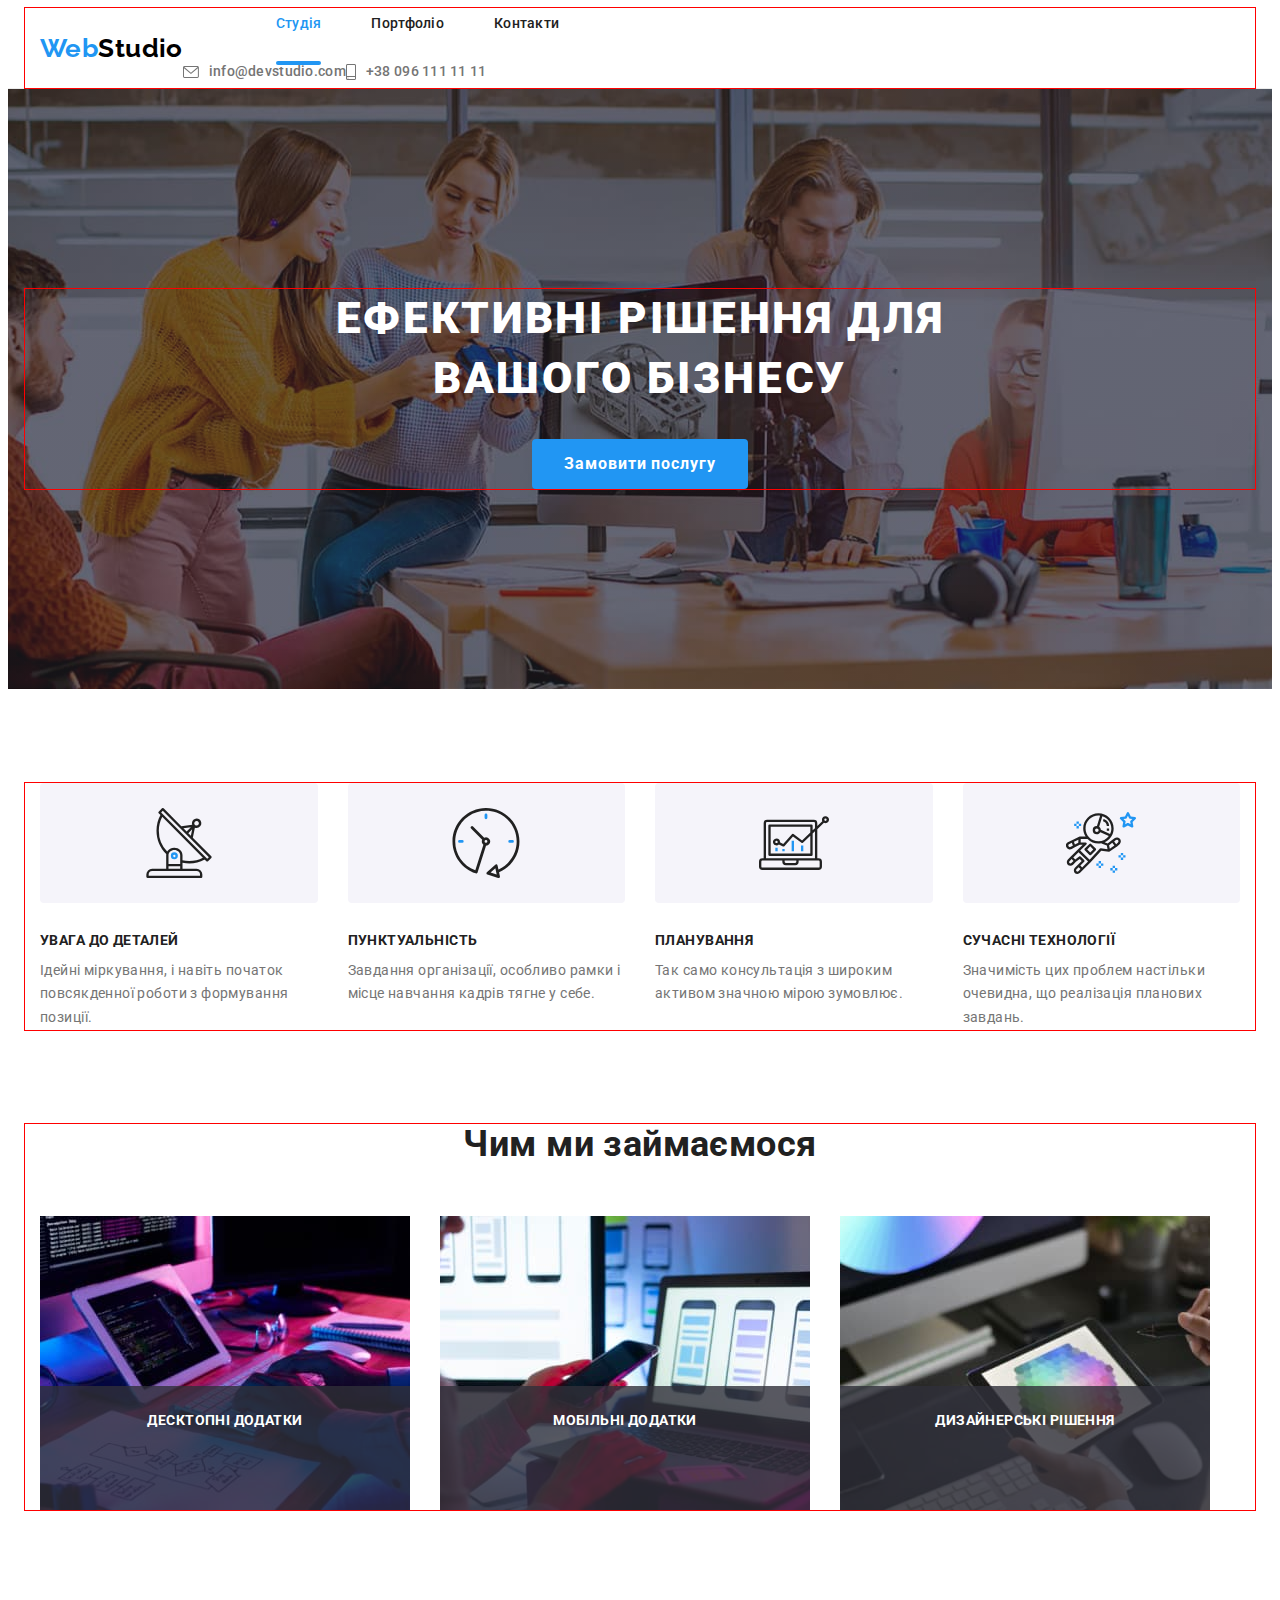
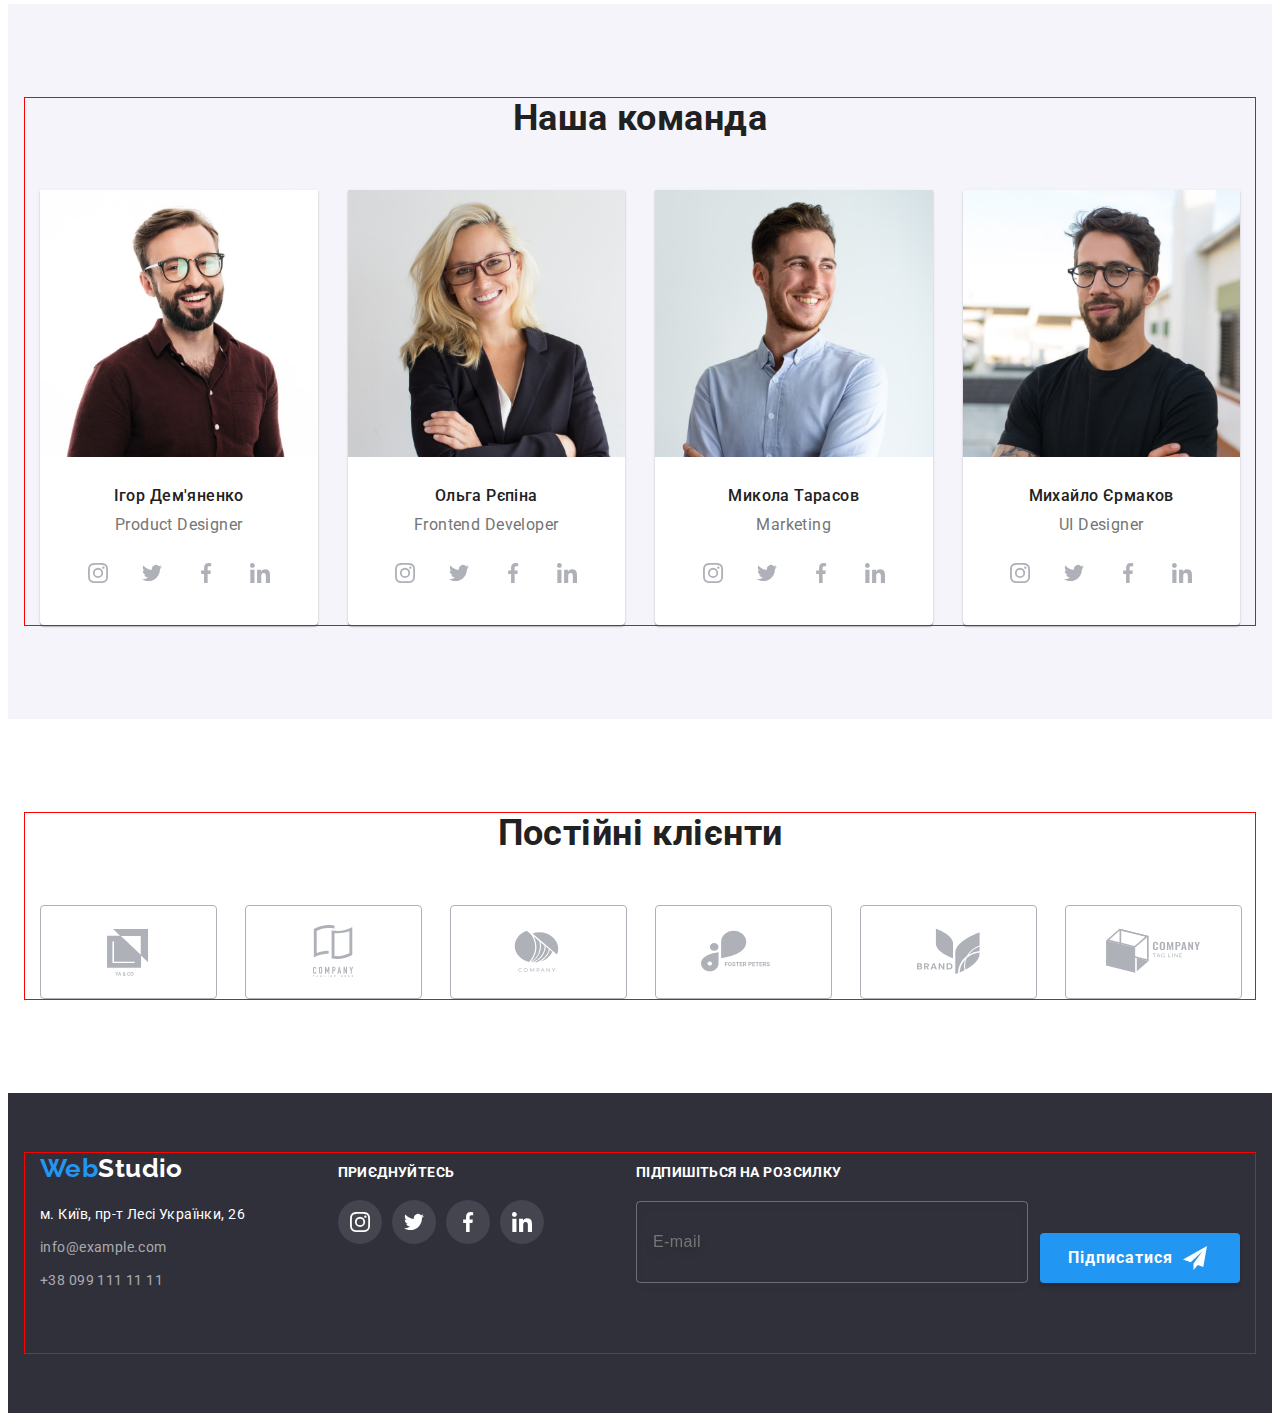
==== commit a737752e: "fixed mobile menu 2.0" ====
--- a/index.html
+++ b/index.html
@@ -70,15 +70,24 @@
               >
             </li>
           </ul>
-
+          <!-- Mobail Social Links Start -->
           <ul class="social-mobile list">
-            <li><a href="" class="social-mobile__link line">Instagram</a></li>
-            <li><a href="" class="social-mobile__link line">Twitter</a></li>
-            <li><a href="" class="social-mobile__link line">Facebook</a></li>
-            <li><a href="" class="social-mobile__link line">LinkedIn</a></li>
+            <li class="social-mobile__item">
+              <a href="" class="social-mobile__link line">Instagram</a>
+            </li>
+            <li class="social-mobile__item">
+              <a href="" class="social-mobile__link line">Twitter</a>
+            </li>
+            <li class="social-mobile__item">
+              <a href="" class="social-mobile__link line">Facebook</a>
+            </li>
+            <li class="social-mobile__item">
+              <a href="" class="social-mobile__link line">LinkedIn</a>
+            </li>
           </ul>
+          <!-- Mobail Social Links End -->
         </div>
-
+        <!-- Mobail Menu Button Start -->
         <button class="menu-btn" data-menu-button>
           <svg class="menu-btn__icon" aria-label="Перемикач мобільного меню">
             <use
@@ -91,6 +100,7 @@
             ></use>
           </svg>
         </button>
+        <!-- Mobail Menu Button End -->
       </div>
     </header>
     <!--Main of Page-->
--- a/css/main.min.css
+++ b/css/main.min.css
@@ -1 +1 @@
-:root{--primary-font: Roboto, sans-serif;--logo-font: Raleway, sans-serif;--primary-text-color: #757575;--title-text-color: #212121;--accent-text-color: #2196f3;--hero-text-color: #ffffff;--hero-background-color: #c4c4c4;--team-background-color: #f5f4fa;--footer-background-color: #2f303a;--btn-focus-background-color: #188ce8;--item: 3;--card-set-gap: 30px;--timing-function: cubic-bezier(0.4, 0, 0.2, 1)}.visually-hidden{position:absolute;white-space:nowrap;width:1px;height:1px;overflow:hidden;border:0;padding:0;clip:rect(0 0 0 0);-webkit-clip-path:inset(50%);clip-path:inset(50%);margin:-1px}body{font-family:var(--primary-font);font-size:14px;line-height:1.71;color:var(--primary-text-color);letter-spacing:.03em}.list{list-style:none;padding:0;margin:0}.line{text-decoration:none}h1,h2,h3,h4,h5,h6,p{margin:0}img{display:block;width:100%;height:auto}.container{padding-left:15px;padding-right:15px;margin-left:auto;margin-right:auto;outline:1px solid red}@media screen and (min-width: 480px){.container{width:480px}}@media screen and (min-width: 768px){.container{width:768px}}@media screen and (min-width: 1200px){.container{width:1200px}}.section{padding-top:60px;padding-bottom:60px}@media screen and (min-width: 1200px){.section{padding-top:94px;padding-bottom:94px}}.flex-nav{display:-webkit-box;display:-ms-flexbox;display:flex;-webkit-box-align:center;-ms-flex-align:center;align-items:center}@media screen and (max-width: 767px){.flex-nav{-webkit-box-pack:justify;-ms-flex-pack:justify;justify-content:space-between}}.hero__button,.modal-submit-btn,.subscribe-button{display:-webkit-inline-box;display:-ms-inline-flexbox;display:inline-flex;-webkit-box-align:center;-ms-flex-align:center;align-items:center;font-family:inherit;font-weight:700;font-size:16px;line-height:1.87;align-items:center;letter-spacing:.06em;color:var(--hero-text-color);background-color:var(--accent-text-color);cursor:pointer;border-radius:4px;border:none}.social{display:-webkit-box;display:-ms-flexbox;display:flex;-webkit-box-pack:center;-ms-flex-pack:center;justify-content:center;-webkit-box-align:center;-ms-flex-align:center;align-items:center;gap:10px}.social__item{display:-webkit-box;display:-ms-flexbox;display:flex}.social__icon{width:20px;height:20px;fill:currentColor}.social__link{display:-webkit-box;display:-ms-flexbox;display:flex;-webkit-box-pack:center;-ms-flex-pack:center;justify-content:center;-webkit-box-align:center;-ms-flex-align:center;align-items:center;width:44px;height:44px;color:#afb1b8;border-radius:50%;-webkit-transition:color 250ms var(--timing-function),background-color 250ms var(--timing-function);transition:color 250ms var(--timing-function),background-color 250ms var(--timing-function)}.social__link:hover,.social__link:focus{background-color:var(--accent-text-color);color:var(--hero-text-color)}@media screen and (min-width: 768px){.subscribe-form{display:-webkit-box;display:-ms-flexbox;display:flex}}@media screen and (max-width: 1199px){.subscribe-form{-webkit-box-orient:vertical;-webkit-box-direction:normal;-ms-flex-direction:column;flex-direction:column;-webkit-box-align:center;-ms-flex-align:center;align-items:center}}@media screen and (min-width: 1200px){.subscribe-form{-webkit-box-align:end;-ms-flex-align:end;align-items:flex-end}}@media screen and (min-width: 1200px){.subscribe-form__field{margin-right:12px}}.subscribe-form__label{display:block;margin-bottom:20px;font-size:14px;line-height:1.14;letter-spacing:.03em;text-transform:uppercase}.subscribe-form__input{-webkit-box-align:center;-ms-flex-align:center;align-items:center;padding:15px 16px;width:100%;height:50px;font-size:16px;line-height:1.25;letter-spacing:inherit;color:rgba(255,255,255,.6);background-color:rgba(0,0,0,0);border:1px solid rgba(255,255,255,.3);-webkit-filter:drop-shadow(0px 4px 4px rgba(0, 0, 0, 0.15));filter:drop-shadow(0px 4px 4px rgba(0, 0, 0, 0.15));border-radius:4px}@media screen and (min-width: 768px){.subscribe-form__input{width:450px}}@media screen and (max-width: 1199px){.subscribe-form__input{margin-bottom:20px}}@media screen and (min-width: 1200px){.subscribe-form__input{display:-webkit-box;display:-ms-flexbox;display:flex;width:358px}}.subscribe-button{width:200px;height:50px;padding:10px 28px;-webkit-box-shadow:0px 4px 4px rgba(0,0,0,.15);box-shadow:0px 4px 4px rgba(0,0,0,.15)}.subscribe-button__icon{width:24px;height:24px;margin-left:10px}.backdrop{position:fixed;top:0;left:0;width:100%;height:100%;background-color:rgba(0,0,0,.2);opacity:1;-webkit-transition:opacity 250ms var(--timing-function),visibility 250ms var(--timing-function);transition:opacity 250ms var(--timing-function),visibility 250ms var(--timing-function)}.backdrop__is-hidden .modal{-webkit-transform:translate(-50%, -50%) scale(0.7);transform:translate(-50%, -50%) scale(0.7)}.backdrop__is-hidden{opacity:0;visibility:hidden;pointer-events:none}.modal{position:absolute;left:50%;top:50%;width:528px;min-height:581px;padding:40px;background-color:#fff;-webkit-box-shadow:0px 1px 3px rgba(0,0,0,.12),0px 1px 1px rgba(0,0,0,.14),0px 2px 1px rgba(0,0,0,.2);box-shadow:0px 1px 3px rgba(0,0,0,.12),0px 1px 1px rgba(0,0,0,.14),0px 2px 1px rgba(0,0,0,.2);border-radius:4px;-webkit-transform:translate(-50%, -50%) scale(1);transform:translate(-50%, -50%) scale(1);-webkit-transition:-webkit-transform 400ms var(--timing-function);transition:-webkit-transform 400ms var(--timing-function);transition:transform 400ms var(--timing-function);transition:transform 400ms var(--timing-function), -webkit-transform 400ms var(--timing-function)}.modal-btn{position:absolute;top:8px;right:8px;z-index:100;display:-webkit-box;display:-ms-flexbox;display:flex;-webkit-box-pack:center;-ms-flex-pack:center;justify-content:center;-webkit-box-align:center;-ms-flex-align:center;align-items:center;width:30px;height:30px;padding:0;color:#000;background-color:rgba(0,0,0,0);border-radius:50%;border:1px solid rgba(0,0,0,.1);cursor:pointer;-webkit-transition:color 250ms var(--timing-function);transition:color 250ms var(--timing-function)}.modal-btn__icon{width:18px;height:18px;fill:currentColor}.modal-btn:hover,.modal-btn:focus{color:var(--accent-text-color)}.modal-form{display:-webkit-box;display:-ms-flexbox;display:flex;-webkit-box-orient:vertical;-webkit-box-direction:normal;-ms-flex-direction:column;flex-direction:column}.modal-form__title{display:block;margin-bottom:12px;font-size:20px;line-height:1.15;color:var(--title-text-color);text-align:center}.modal-form__input-group{display:-webkit-box;display:-ms-flexbox;display:flex;-webkit-box-orient:vertical;-webkit-box-direction:normal;-ms-flex-direction:column;flex-direction:column;gap:10px;margin-bottom:20px}.modal-form__field{display:block;position:relative}.modal-form__lable{display:block;margin-bottom:4px;font-size:12px;line-height:1.16;letter-spacing:.01em}.modal-form__input{width:100%;height:40px;padding:11px 12px;padding-left:42px;border:1px solid rgba(33,33,33,.2);border-radius:4px;outline:rgba(0,0,0,0);-webkit-transition:border-color 250ms var(--timing-function);transition:border-color 250ms var(--timing-function)}.modal-form__input:focus-within{border-color:var(--accent-text-color)}.modal-form__icon{position:absolute;top:50%;left:12px;width:18px;height:18px;-webkit-transition:fill 250ms var(--timing-function);transition:fill 250ms var(--timing-function)}.modal-form__input:focus+.modal-form__icon{fill:var(--accent-text-color)}.modal-form__textarea{display:block;width:100%;height:120px;padding:12px 16px;border:1px solid rgba(33,33,33,.2);border-radius:4px;outline:rgba(0,0,0,0);resize:none;-webkit-transition:border-color 250ms var(--timing-function);transition:border-color 250ms var(--timing-function)}.modal-form__textarea::-webkit-input-placeholder{font-size:12px;line-height:14px;letter-spacing:.01em;color:rgba(117,117,117,.5)}.modal-form__textarea::-moz-placeholder{font-size:12px;line-height:14px;letter-spacing:.01em;color:rgba(117,117,117,.5)}.modal-form__textarea:-ms-input-placeholder{font-size:12px;line-height:14px;letter-spacing:.01em;color:rgba(117,117,117,.5)}.modal-form__textarea::-ms-input-placeholder{font-size:12px;line-height:14px;letter-spacing:.01em;color:rgba(117,117,117,.5)}.modal-form__textarea::placeholder{font-size:12px;line-height:14px;letter-spacing:.01em;color:rgba(117,117,117,.5)}.modal-form__textarea:focus-within{border-color:var(--accent-text-color)}.checkbox{display:-webkit-box;display:-ms-flexbox;display:flex;-webkit-box-align:center;-ms-flex-align:center;align-items:center;-webkit-box-pack:center;-ms-flex-pack:center;justify-content:center;gap:8px;margin-bottom:30px}.checkbox__icon{display:block;width:16px;height:15px}.checkbox__input:focus+.checkbox__icon{outline:1px solid var(--title-text-color)}.checkbox__input:checked+.checkbox__icon .icon-uncheck{opacity:0;-webkit-transition:opacity 250ms var(--timing-function);transition:opacity 250ms var(--timing-function)}.icon-check{opacity:0;-webkit-transition:opacity 250ms var(--timing-function);transition:opacity 250ms var(--timing-function)}.checkbox__input:checked+.checkbox__icon .icon-check{opacity:1}.checkbox__text{-webkit-user-select:none;-moz-user-select:none;-ms-user-select:none;user-select:none}.checkbox__link--color{color:var(--accent-text-color);text-underline-position:under}.modal-submit-btn{padding:10px 52px;margin:0 auto;-webkit-box-shadow:0px 4px 4px rgba(0,0,0,.15);box-shadow:0px 4px 4px rgba(0,0,0,.15);-webkit-transition:250ms var(--timing-function);transition:250ms var(--timing-function)}.modal-submit-btn:hover,.modal-submit-btn:focus{background-color:var(--btn-focus-background-color)}.filter__item:not(:last-child){margin-right:8px}.filter__btn{padding:6px 22px;font-weight:500;font-size:16px;line-height:1.62;font-family:inherit;letter-spacing:.03em;color:var(--title-text-color);background-color:var(--team-background-color);cursor:pointer;border:none;border-radius:4px;-webkit-transition:color 250ms var(--timing-function),background-color 250ms var(--timing-function),-webkit-box-shadow 250ms var(--timing-function);transition:color 250ms var(--timing-function),background-color 250ms var(--timing-function),-webkit-box-shadow 250ms var(--timing-function);transition:color 250ms var(--timing-function),background-color 250ms var(--timing-function),box-shadow 250ms var(--timing-function);transition:color 250ms var(--timing-function),background-color 250ms var(--timing-function),box-shadow 250ms var(--timing-function),-webkit-box-shadow 250ms var(--timing-function)}.filter__btn:hover,.filter__btn:focus{color:var(--hero-text-color);background-color:var(--accent-text-color);-webkit-box-shadow:0px 3px 1px rgba(0,0,0,.1),0px 1px 2px rgba(0,0,0,.08),0px 2px 2px rgba(0,0,0,.12);box-shadow:0px 3px 1px rgba(0,0,0,.1),0px 1px 2px rgba(0,0,0,.08),0px 2px 2px rgba(0,0,0,.12)}.card-set{gap:var(--card-set-gap)}.card-set__item{-ms-flex-preferred-size:calc((100% - var(--card-set-gap)*(var(--item) - 1))/var(--item));flex-basis:calc((100% - var(--card-set-gap)*(var(--item) - 1))/var(--item))}.card-set__link{display:block;color:var(--primary-text-color);-webkit-transition:-webkit-box-shadow 250ms var(--timing-function);transition:-webkit-box-shadow 250ms var(--timing-function);transition:box-shadow 250ms var(--timing-function);transition:box-shadow 250ms var(--timing-function), -webkit-box-shadow 250ms var(--timing-function)}.card-set__link:hover,.card-set__link:focus{-webkit-box-shadow:0px 1px 1px rgba(0,0,0,.12),0px 4px 4px rgba(0,0,0,.06),1px 4px 6px rgba(0,0,0,.16);box-shadow:0px 1px 1px rgba(0,0,0,.12),0px 4px 4px rgba(0,0,0,.06),1px 4px 6px rgba(0,0,0,.16)}.card{position:relative;overflow:hidden}.card::before{position:absolute;top:0;left:0;width:100%;height:100%;display:inline-block;content:"";background-color:rgba(33,150,243,.9);opacity:0;-webkit-transform:translateY(100%);transform:translateY(100%);-webkit-transition:opacity 250ms var(--timing-function),-webkit-transform 250ms var(--timing-function);transition:opacity 250ms var(--timing-function),-webkit-transform 250ms var(--timing-function);transition:transform 250ms var(--timing-function),opacity 250ms var(--timing-function);transition:transform 250ms var(--timing-function),opacity 250ms var(--timing-function),-webkit-transform 250ms var(--timing-function)}.card-set__link:hover .card::before,.card-set__link:focus .card::before{-webkit-transform:translateY(0);transform:translateY(0);opacity:1}.card__desc{position:absolute;top:0;left:0;padding:63px 24px;font-size:18px;line-height:1.55;letter-spacing:.03em;color:var(--hero-text-color);opacity:0;-webkit-transform:translateY(100%);transform:translateY(100%);-webkit-transition:opacity 250ms var(--timing-function),-webkit-transform 250ms var(--timing-function);transition:opacity 250ms var(--timing-function),-webkit-transform 250ms var(--timing-function);transition:transform 250ms var(--timing-function),opacity 250ms var(--timing-function);transition:transform 250ms var(--timing-function),opacity 250ms var(--timing-function),-webkit-transform 250ms var(--timing-function)}.card-set__link:hover .card__desc,.card-set__link:focus .card__desc{opacity:1;-webkit-transform:translateY(0);transform:translateY(0)}.card__wrapper{padding:20px 24px;border:1px solid #eee;border-top:none}.card__title{margin-bottom:4px;font-size:18px;line-height:2;letter-spacing:.06em;color:var(--title-text-color)}.card__text{font-size:16px;line-height:1.87}@media screen and (max-width: 767px){.page-header__mobile-menu{display:none;position:absolute;top:0;left:0;width:100%;height:796px;padding:40px 48px;background-color:#fff;-webkit-box-shadow:0px 4px 8px rgba(0,0,0,.04),0px 2px 4px rgba(0,0,0,.08),0px 1px 3px rgba(0,0,0,.16);box-shadow:0px 4px 8px rgba(0,0,0,.04),0px 2px 4px rgba(0,0,0,.08),0px 1px 3px rgba(0,0,0,.16)}}.page-header__mobile-menu.is-open{display:block;display:-webkit-box;display:-ms-flexbox;display:flex;-webkit-box-orient:vertical;-webkit-box-direction:normal;-ms-flex-direction:column;flex-direction:column}.menu-btn{position:absolute;top:10px;right:15px;z-index:50;display:-webkit-inline-box;display:-ms-inline-flexbox;display:inline-flex;margin:0;padding:0;border:none;background-color:rgba(0,0,0,0);color:var(--title-text-color)}.menu-btn__icon-close{fill:currentColor}.menu-btn:active{color:var(--accent-text-color)}@media screen and (max-width: 767px){.menu-btn__icon{width:40px;height:40px}.menu-btn__icon-close{display:none}.menu-btn.is-open .menu-btn__icon-close{display:block;color:currentColor}.menu-btn.is-open .menu-btn__icon-menu{display:none}}@media screen and (min-width: 768px){.menu-btn{display:none}}.social-mobile{display:-webkit-box;display:-ms-flexbox;display:flex;-webkit-box-pack:justify;-ms-flex-pack:justify;justify-content:space-between;gap:20px}@media screen and (min-width: 768px){.social-mobile{display:none}}.social-mobile__link{font-weight:500;font-size:18px;line-height:1.22;letter-spacing:.02em;color:var(--accent-text-color)}.page-header{border-bottom:1px solid #ececec;position:relative}.page-header__container{height:60px}@media screen and (min-width: 768px){.page-header__container{height:80px}}.site-nav{margin-bottom:auto}@media screen and (min-width: 768px){.site-nav__items{display:-webkit-box;display:-ms-flexbox;display:flex;gap:50px;margin-left:93px}}.site-nav__link{display:inline-block;padding-bottom:32px;font-weight:500;font-size:40px;line-height:1.14;letter-spacing:.02em;color:var(--title-text-color);-webkit-transition:color 250ms var(--timing-function);transition:color 250ms var(--timing-function)}.site-nav__link:hover,.site-nav__link:focus{color:var(--accent-text-color)}.site-nav__link--current{color:var(--accent-text-color)}@media screen and (min-width: 768px){.site-nav__link{position:relative;padding-top:32px;font-size:14px}.site-nav__link--current::after{display:inline-block;content:"";position:absolute;left:0;bottom:-1px;width:100%;height:4px;background-color:var(--accent-text-color);border-radius:2px}}.contacts{display:-webkit-box;display:-ms-flexbox;display:flex;margin-bottom:64px}@media screen and (max-width: 767px){.contacts{-ms-flex-wrap:wrap-reverse;flex-wrap:wrap-reverse}}@media screen and (max-width: 767px){.contacts__icon{display:none}}@media screen and (min-width: 768px){.contacts__icon{margin-right:8px;fill:currentColor}}@media screen and (min-width: 1200px){.contacts__icon{margin-right:10px}}.contacts__link{display:-webkit-box;display:-ms-flexbox;display:flex;margin-bottom:32px;font-weight:500;font-size:24px;line-height:1.14;letter-spacing:.02em;color:var(--primary-text-color);-webkit-transition:color 250ms var(--timing-function);transition:color 250ms var(--timing-function)}.contacts__link:hover,.contacts__link:focus{color:var(--accent-text-color)}@media screen and (min-width: 768px){.contacts__link{-webkit-box-pack:center;-ms-flex-pack:center;justify-content:center;-webkit-box-align:center;-ms-flex-align:center;align-items:center;font-size:12px}}@media screen and (min-width: 1200px){.contacts__link{font-size:14px}}@media screen and (max-width: 767px){.contacts__link--accent{font-size:34px;line-height:1.17;color:var(--accent-text-color)}}.logo{font-family:var(--logo-font);font-weight:700;font-size:24px;line-height:1.19;color:var(--accent-text-color)}@media screen and (min-width: 1200px){.logo{font-size:26px}}.logo__text--accent{color:#000}.hero{margin-left:auto;margin-right:auto;background-image:-webkit-gradient(linear, left top, right top, from(rgba(47, 48, 58, 0.4)), to(rgba(47, 48, 58, 0.4))),url(../images/hero/hero_bg.jpg);background-image:linear-gradient(to right, rgba(47, 48, 58, 0.4), rgba(47, 48, 58, 0.4)),url(../images/hero/hero_bg.jpg);background-repeat:no-repeat;background-position:center;background-size:cover;padding-top:118px;padding-bottom:118px;background-color:var(--hero-background-color);text-align:center}@media screen and (min-width: 1200px){.hero{padding-top:200px;padding-bottom:200px}}.hero__title{max-width:360px;margin-left:auto;margin-right:auto;margin-bottom:30px;color:var(--hero-text-color);font-weight:900;font-size:26px;line-height:1.36;letter-spacing:.06em;text-transform:uppercase}@media screen and (min-width: 1200px){.hero__title{max-width:696px;font-size:44px}}.hero__button{padding:10px 32px;-webkit-transition:background-color 250ms var(--timing-function),-webkit-box-shadow 250ms var(--timing-function);transition:background-color 250ms var(--timing-function),-webkit-box-shadow 250ms var(--timing-function);transition:background-color 250ms var(--timing-function),box-shadow 250ms var(--timing-function);transition:background-color 250ms var(--timing-function),box-shadow 250ms var(--timing-function),-webkit-box-shadow 250ms var(--timing-function)}.hero__button:hover,.hero__button:focus{background-color:var(--btn-focus-background-color);-webkit-box-shadow:0px 4px 4px rgba(0,0,0,.15);box-shadow:0px 4px 4px rgba(0,0,0,.15)}.benefits__items{gap:var(--card-set-gap)}@media screen and (max-width: 767px){.benefits__items{width:100%}}@media screen and (min-width: 768px){.benefits__items{display:-webkit-box;display:-ms-flexbox;display:flex;-ms-flex-wrap:wrap;flex-wrap:wrap}}@media screen and (max-width: 767px){.benefits__items .benefits__item:not(:last-child){margin-bottom:30px}}@media screen and (min-width: 768px){.benefits__items .benefits__item{--item: 2;-ms-flex-preferred-size:calc((100% - var(--card-set-gap)*(var(--item) - 1))/var(--item));flex-basis:calc((100% - var(--card-set-gap)*(var(--item) - 1))/var(--item))}}@media screen and (min-width: 1200px){.benefits__items .benefits__item{--item: 4;-ms-flex-preferred-size:calc((100% - var(--card-set-gap)*(var(--item) - 1))/var(--item));flex-basis:calc((100% - var(--card-set-gap)*(var(--item) - 1))/var(--item))}}.benefits__thumb{display:-webkit-box;display:-ms-flexbox;display:flex;height:120px;-webkit-box-pack:center;-ms-flex-pack:center;justify-content:center;-webkit-box-align:center;-ms-flex-align:center;align-items:center;margin-bottom:var(--card-set-gap);background-color:var(--team-background-color);border-radius:4px}.benefits__icon{width:70px;height:70px}.benefits__title{margin-bottom:10px;font-size:14px;line-height:1.14;color:var(--title-text-color);text-transform:uppercase}@media screen and (max-width: 767px){.benefits__title{text-align:center}}.about{padding-top:0}@media screen and (max-width: 1199px){.about{display:none}}.about__title{margin-bottom:50px;font-size:36px;line-height:1.16;color:var(--title-text-color);text-align:center}.about-items{display:-webkit-box;display:-ms-flexbox;display:flex;gap:var(--card-set-gap)}.about-items__item{position:relative}.about-items__subtitle{position:absolute;bottom:0;left:0;width:100%;height:70px;padding:27px 0;font-size:14px;line-height:1.14;letter-spacing:.03em;color:var(--hero-text-color);background-color:rgba(47,48,58,.8);text-align:center;text-transform:uppercase}.team{background-color:var(--team-background-color)}.team__headline{margin-bottom:30px;color:var(--title-text-color);font-size:28px;line-height:1.16;text-align:center}@media screen and (min-width: 1200px){.team__headline{font-size:36px;margin-bottom:50px}}@media screen and (min-width: 768px){.team__items{display:-webkit-box;display:-ms-flexbox;display:flex;-ms-flex-wrap:wrap;flex-wrap:wrap;gap:var(--card-set-gap)}}.team__item{background-color:var(--hero-text-color);-webkit-box-shadow:0px 1px 3px rgba(0,0,0,.12),0px 1px 1px rgba(0,0,0,.14),0px 2px 1px rgba(0,0,0,.2);box-shadow:0px 1px 3px rgba(0,0,0,.12),0px 1px 1px rgba(0,0,0,.14),0px 2px 1px rgba(0,0,0,.2);border-radius:0px 0px 4px 4px}@media screen and (max-width: 767px){.team__item:not(:last-child){margin-bottom:30px}}@media screen and (min-width: 768px){.team__item{--item: 2;-ms-flex-preferred-size:calc((100% - var(--card-set-gap)*(var(--item) - 1))/var(--item));flex-basis:calc((100% - var(--card-set-gap)*(var(--item) - 1))/var(--item))}}@media screen and (min-width: 1200px){.team__item{--item: 4;-ms-flex-preferred-size:calc((100% - var(--card-set-gap)*(var(--item) - 1))/var(--item));flex-basis:calc((100% - var(--card-set-gap)*(var(--item) - 1))/var(--item))}}.team__title{margin-bottom:10px;font-weight:500;font-size:16px;line-height:1.18;color:var(--title-text-color);text-align:center}.team__text{font-size:16px;line-height:1.18;text-align:center;margin-bottom:16px}.team__wrapper{padding-top:30px;padding-right:5px;padding-bottom:30px;padding-left:5px}.client__headline{margin-bottom:30px;font-size:28px;line-height:1.16;color:var(--title-text-color);text-align:center}@media screen and (min-width: 1200px){.client__headline{font-size:36px;margin-bottom:50px}}.client__items{display:-webkit-box;display:-ms-flexbox;display:flex;-ms-flex-wrap:wrap;flex-wrap:wrap;-webkit-box-pack:center;-ms-flex-pack:center;justify-content:center;gap:var(--card-set-gap)}.client__item{--item: 2;-ms-flex-preferred-size:calc((100% - var(--card-set-gap)*(var(--item) - 1))/var(--item));flex-basis:calc((100% - var(--card-set-gap)*(var(--item) - 1))/var(--item))}@media screen and (min-width: 768px){.client__item{--item: 3;-ms-flex-preferred-size:calc((100% - var(--card-set-gap)*(var(--item) - 1))/var(--item));flex-basis:calc((100% - var(--card-set-gap)*(var(--item) - 1))/var(--item))}}@media screen and (min-width: 1200px){.client__item{--item: 6;-ms-flex-preferred-size:calc((100% - var(--card-set-gap)*(var(--item) - 1))/var(--item));flex-basis:calc((100% - var(--card-set-gap)*(var(--item) - 1))/var(--item))}}.client__icon{width:100%;height:60px;fill:currentColor}.client__link{display:-webkit-box;display:-ms-flexbox;display:flex;-webkit-box-pack:center;-ms-flex-pack:center;justify-content:center;-webkit-box-align:center;-ms-flex-align:center;align-items:center;width:100%;height:92px;color:#afb1b8;border:1px solid #afb1b8;border-radius:4px;-webkit-transition:color 250ms var(--timing-function),border-color 250ms var(--timing-function);transition:color 250ms var(--timing-function),border-color 250ms var(--timing-function)}.client__link:hover,.client__link:focus{color:var(--accent-text-color);border-color:var(--accent-text-color)}.page-footer{padding-top:60px;padding-bottom:60px;font-weight:400;font-size:14px;line-height:1.71;color:var(--hero-text-color);background-color:var(--footer-background-color)}@media screen and (max-width: 1199px){.page-footer{text-align:center}}@media screen and (min-width: 768px){.page-footer__container{display:-webkit-box;display:-ms-flexbox;display:flex;-webkit-box-align:baseline;-ms-flex-align:baseline;align-items:baseline}}@media screen and (max-width: 1199px){.page-footer__container{-ms-flex-wrap:wrap;flex-wrap:wrap;-ms-flex-pack:distribute;justify-content:space-around}}@media screen and (min-width: 1200px){.page-footer__container{-webkit-box-pack:justify;-ms-flex-pack:justify;justify-content:space-between}}.page-footer__logo{display:inline-block;margin-bottom:20px}.page-footer__logo--accent{color:var(--hero-text-color)}.page-footer__social--color{color:var(--hero-text-color);background-color:rgba(255,255,255,.1)}.page-footer__thumb{margin-bottom:60px}.address{font-style:normal}.address__link{display:inline-block;font-weight:400;font-size:14px;line-height:1.71;color:rgba(255,255,255,.6);-webkit-transition:color 250ms var(--timing-function);transition:color 250ms var(--timing-function)}.address__link:hover,.address__link:focus{color:var(--accent-text-color)}.address__link:not(:last-child){margin-bottom:8px}@media screen and (min-width: 1200px){.address__link:not(:last-child){margin-bottom:9px}}.address__link--accent{color:var(--hero-text-color)}@media screen and (max-width: 767px){.connect{margin-bottom:60px}}.connect__title{font-size:14px;line-height:16px;letter-spacing:.03em;text-transform:uppercase;margin-bottom:20px}/*# sourceMappingURL=main.min.css.map */+:root{--primary-font: Roboto, sans-serif;--logo-font: Raleway, sans-serif;--primary-text-color: #757575;--title-text-color: #212121;--accent-text-color: #2196f3;--hero-text-color: #ffffff;--hero-background-color: #c4c4c4;--team-background-color: #f5f4fa;--footer-background-color: #2f303a;--btn-focus-background-color: #188ce8;--item: 3;--card-set-gap: 30px;--timing-function: cubic-bezier(0.4, 0, 0.2, 1)}.visually-hidden{position:absolute;white-space:nowrap;width:1px;height:1px;overflow:hidden;border:0;padding:0;clip:rect(0 0 0 0);-webkit-clip-path:inset(50%);clip-path:inset(50%);margin:-1px}body{font-family:var(--primary-font);font-size:14px;line-height:1.71;color:var(--primary-text-color);letter-spacing:.03em}.list{list-style:none;padding:0;margin:0}.line{text-decoration:none}h1,h2,h3,h4,h5,h6,p{margin:0}img{display:block;width:100%;height:auto}.container{padding-left:15px;padding-right:15px;margin-left:auto;margin-right:auto;outline:1px solid red}@media screen and (min-width: 480px){.container{width:480px}}@media screen and (min-width: 768px){.container{width:768px}}@media screen and (min-width: 1200px){.container{width:1200px}}.section{padding-top:60px;padding-bottom:60px}@media screen and (min-width: 1200px){.section{padding-top:94px;padding-bottom:94px}}.flex-nav{display:-webkit-box;display:-ms-flexbox;display:flex;-webkit-box-align:center;-ms-flex-align:center;align-items:center}.hero__button,.modal-submit-btn,.subscribe-button{display:-webkit-inline-box;display:-ms-inline-flexbox;display:inline-flex;-webkit-box-align:center;-ms-flex-align:center;align-items:center;font-family:inherit;font-weight:700;font-size:16px;line-height:1.87;align-items:center;letter-spacing:.06em;color:var(--hero-text-color);background-color:var(--accent-text-color);cursor:pointer;border-radius:4px;border:none}.social{display:-webkit-box;display:-ms-flexbox;display:flex;-webkit-box-pack:center;-ms-flex-pack:center;justify-content:center;-webkit-box-align:center;-ms-flex-align:center;align-items:center;gap:10px}.social__item{display:-webkit-box;display:-ms-flexbox;display:flex}.social__icon{width:20px;height:20px;fill:currentColor}.social__link{display:-webkit-box;display:-ms-flexbox;display:flex;-webkit-box-pack:center;-ms-flex-pack:center;justify-content:center;-webkit-box-align:center;-ms-flex-align:center;align-items:center;width:44px;height:44px;color:#afb1b8;border-radius:50%;-webkit-transition:color 250ms var(--timing-function),background-color 250ms var(--timing-function);transition:color 250ms var(--timing-function),background-color 250ms var(--timing-function)}.social__link:hover,.social__link:focus{background-color:var(--accent-text-color);color:var(--hero-text-color)}@media screen and (min-width: 768px){.subscribe-form{display:-webkit-box;display:-ms-flexbox;display:flex}}@media screen and (max-width: 1199px){.subscribe-form{-webkit-box-orient:vertical;-webkit-box-direction:normal;-ms-flex-direction:column;flex-direction:column;-webkit-box-align:center;-ms-flex-align:center;align-items:center}}@media screen and (min-width: 1200px){.subscribe-form{-webkit-box-align:end;-ms-flex-align:end;align-items:flex-end}}@media screen and (min-width: 1200px){.subscribe-form__field{margin-right:12px}}.subscribe-form__label{display:block;margin-bottom:20px;font-size:14px;line-height:1.14;letter-spacing:.03em;text-transform:uppercase}.subscribe-form__input{-webkit-box-align:center;-ms-flex-align:center;align-items:center;padding:15px 16px;width:100%;height:50px;font-size:16px;line-height:1.25;letter-spacing:inherit;color:rgba(255,255,255,.6);background-color:rgba(0,0,0,0);border:1px solid rgba(255,255,255,.3);-webkit-filter:drop-shadow(0px 4px 4px rgba(0, 0, 0, 0.15));filter:drop-shadow(0px 4px 4px rgba(0, 0, 0, 0.15));border-radius:4px}@media screen and (min-width: 768px){.subscribe-form__input{width:450px}}@media screen and (max-width: 1199px){.subscribe-form__input{margin-bottom:20px}}@media screen and (min-width: 1200px){.subscribe-form__input{display:-webkit-box;display:-ms-flexbox;display:flex;width:358px}}.subscribe-button{width:200px;height:50px;padding:10px 28px;-webkit-box-shadow:0px 4px 4px rgba(0,0,0,.15);box-shadow:0px 4px 4px rgba(0,0,0,.15)}.subscribe-button__icon{width:24px;height:24px;margin-left:10px}.backdrop{position:fixed;top:0;left:0;width:100%;height:100%;background-color:rgba(0,0,0,.2);opacity:1;-webkit-transition:opacity 250ms var(--timing-function),visibility 250ms var(--timing-function);transition:opacity 250ms var(--timing-function),visibility 250ms var(--timing-function)}.backdrop__is-hidden .modal{-webkit-transform:translate(-50%, -50%) scale(0.7);transform:translate(-50%, -50%) scale(0.7)}.backdrop__is-hidden{opacity:0;visibility:hidden;pointer-events:none}.modal{position:absolute;left:50%;top:50%;width:528px;min-height:581px;padding:40px;background-color:#fff;-webkit-box-shadow:0px 1px 3px rgba(0,0,0,.12),0px 1px 1px rgba(0,0,0,.14),0px 2px 1px rgba(0,0,0,.2);box-shadow:0px 1px 3px rgba(0,0,0,.12),0px 1px 1px rgba(0,0,0,.14),0px 2px 1px rgba(0,0,0,.2);border-radius:4px;-webkit-transform:translate(-50%, -50%) scale(1);transform:translate(-50%, -50%) scale(1);-webkit-transition:-webkit-transform 400ms var(--timing-function);transition:-webkit-transform 400ms var(--timing-function);transition:transform 400ms var(--timing-function);transition:transform 400ms var(--timing-function), -webkit-transform 400ms var(--timing-function)}.modal-btn{position:absolute;top:8px;right:8px;z-index:100;display:-webkit-box;display:-ms-flexbox;display:flex;-webkit-box-pack:center;-ms-flex-pack:center;justify-content:center;-webkit-box-align:center;-ms-flex-align:center;align-items:center;width:30px;height:30px;padding:0;color:#000;background-color:rgba(0,0,0,0);border-radius:50%;border:1px solid rgba(0,0,0,.1);cursor:pointer;-webkit-transition:color 250ms var(--timing-function);transition:color 250ms var(--timing-function)}.modal-btn__icon{width:18px;height:18px;fill:currentColor}.modal-btn:hover,.modal-btn:focus{color:var(--accent-text-color)}.modal-form{display:-webkit-box;display:-ms-flexbox;display:flex;-webkit-box-orient:vertical;-webkit-box-direction:normal;-ms-flex-direction:column;flex-direction:column}.modal-form__title{display:block;margin-bottom:12px;font-size:20px;line-height:1.15;color:var(--title-text-color);text-align:center}.modal-form__input-group{display:-webkit-box;display:-ms-flexbox;display:flex;-webkit-box-orient:vertical;-webkit-box-direction:normal;-ms-flex-direction:column;flex-direction:column;gap:10px;margin-bottom:20px}.modal-form__field{display:block;position:relative}.modal-form__lable{display:block;margin-bottom:4px;font-size:12px;line-height:1.16;letter-spacing:.01em}.modal-form__input{width:100%;height:40px;padding:11px 12px;padding-left:42px;border:1px solid rgba(33,33,33,.2);border-radius:4px;outline:rgba(0,0,0,0);-webkit-transition:border-color 250ms var(--timing-function);transition:border-color 250ms var(--timing-function)}.modal-form__input:focus-within{border-color:var(--accent-text-color)}.modal-form__icon{position:absolute;top:50%;left:12px;width:18px;height:18px;-webkit-transition:fill 250ms var(--timing-function);transition:fill 250ms var(--timing-function)}.modal-form__input:focus+.modal-form__icon{fill:var(--accent-text-color)}.modal-form__textarea{display:block;width:100%;height:120px;padding:12px 16px;border:1px solid rgba(33,33,33,.2);border-radius:4px;outline:rgba(0,0,0,0);resize:none;-webkit-transition:border-color 250ms var(--timing-function);transition:border-color 250ms var(--timing-function)}.modal-form__textarea::-webkit-input-placeholder{font-size:12px;line-height:14px;letter-spacing:.01em;color:rgba(117,117,117,.5)}.modal-form__textarea::-moz-placeholder{font-size:12px;line-height:14px;letter-spacing:.01em;color:rgba(117,117,117,.5)}.modal-form__textarea:-ms-input-placeholder{font-size:12px;line-height:14px;letter-spacing:.01em;color:rgba(117,117,117,.5)}.modal-form__textarea::-ms-input-placeholder{font-size:12px;line-height:14px;letter-spacing:.01em;color:rgba(117,117,117,.5)}.modal-form__textarea::placeholder{font-size:12px;line-height:14px;letter-spacing:.01em;color:rgba(117,117,117,.5)}.modal-form__textarea:focus-within{border-color:var(--accent-text-color)}.checkbox{display:-webkit-box;display:-ms-flexbox;display:flex;-webkit-box-align:center;-ms-flex-align:center;align-items:center;-webkit-box-pack:center;-ms-flex-pack:center;justify-content:center;gap:8px;margin-bottom:30px}.checkbox__icon{display:block;width:16px;height:15px}.checkbox__input:focus+.checkbox__icon{outline:1px solid var(--title-text-color)}.checkbox__input:checked+.checkbox__icon .icon-uncheck{opacity:0;-webkit-transition:opacity 250ms var(--timing-function);transition:opacity 250ms var(--timing-function)}.icon-check{opacity:0;-webkit-transition:opacity 250ms var(--timing-function);transition:opacity 250ms var(--timing-function)}.checkbox__input:checked+.checkbox__icon .icon-check{opacity:1}.checkbox__text{-webkit-user-select:none;-moz-user-select:none;-ms-user-select:none;user-select:none}.checkbox__link--color{color:var(--accent-text-color);text-underline-position:under}.modal-submit-btn{padding:10px 52px;margin:0 auto;-webkit-box-shadow:0px 4px 4px rgba(0,0,0,.15);box-shadow:0px 4px 4px rgba(0,0,0,.15);-webkit-transition:250ms var(--timing-function);transition:250ms var(--timing-function)}.modal-submit-btn:hover,.modal-submit-btn:focus{background-color:var(--btn-focus-background-color)}.filter__item:not(:last-child){margin-right:8px}.filter__btn{padding:6px 22px;font-weight:500;font-size:16px;line-height:1.62;font-family:inherit;letter-spacing:.03em;color:var(--title-text-color);background-color:var(--team-background-color);cursor:pointer;border:none;border-radius:4px;-webkit-transition:color 250ms var(--timing-function),background-color 250ms var(--timing-function),-webkit-box-shadow 250ms var(--timing-function);transition:color 250ms var(--timing-function),background-color 250ms var(--timing-function),-webkit-box-shadow 250ms var(--timing-function);transition:color 250ms var(--timing-function),background-color 250ms var(--timing-function),box-shadow 250ms var(--timing-function);transition:color 250ms var(--timing-function),background-color 250ms var(--timing-function),box-shadow 250ms var(--timing-function),-webkit-box-shadow 250ms var(--timing-function)}.filter__btn:hover,.filter__btn:focus{color:var(--hero-text-color);background-color:var(--accent-text-color);-webkit-box-shadow:0px 3px 1px rgba(0,0,0,.1),0px 1px 2px rgba(0,0,0,.08),0px 2px 2px rgba(0,0,0,.12);box-shadow:0px 3px 1px rgba(0,0,0,.1),0px 1px 2px rgba(0,0,0,.08),0px 2px 2px rgba(0,0,0,.12)}.card-set{gap:var(--card-set-gap)}.card-set__item{-ms-flex-preferred-size:calc((100% - var(--card-set-gap)*(var(--item) - 1))/var(--item));flex-basis:calc((100% - var(--card-set-gap)*(var(--item) - 1))/var(--item))}.card-set__link{display:block;color:var(--primary-text-color);-webkit-transition:-webkit-box-shadow 250ms var(--timing-function);transition:-webkit-box-shadow 250ms var(--timing-function);transition:box-shadow 250ms var(--timing-function);transition:box-shadow 250ms var(--timing-function), -webkit-box-shadow 250ms var(--timing-function)}.card-set__link:hover,.card-set__link:focus{-webkit-box-shadow:0px 1px 1px rgba(0,0,0,.12),0px 4px 4px rgba(0,0,0,.06),1px 4px 6px rgba(0,0,0,.16);box-shadow:0px 1px 1px rgba(0,0,0,.12),0px 4px 4px rgba(0,0,0,.06),1px 4px 6px rgba(0,0,0,.16)}.card{position:relative;overflow:hidden}.card::before{position:absolute;top:0;left:0;width:100%;height:100%;display:inline-block;content:"";background-color:rgba(33,150,243,.9);opacity:0;-webkit-transform:translateY(100%);transform:translateY(100%);-webkit-transition:opacity 250ms var(--timing-function),-webkit-transform 250ms var(--timing-function);transition:opacity 250ms var(--timing-function),-webkit-transform 250ms var(--timing-function);transition:transform 250ms var(--timing-function),opacity 250ms var(--timing-function);transition:transform 250ms var(--timing-function),opacity 250ms var(--timing-function),-webkit-transform 250ms var(--timing-function)}.card-set__link:hover .card::before,.card-set__link:focus .card::before{-webkit-transform:translateY(0);transform:translateY(0);opacity:1}.card__desc{position:absolute;top:0;left:0;padding:63px 24px;font-size:18px;line-height:1.55;letter-spacing:.03em;color:var(--hero-text-color);opacity:0;-webkit-transform:translateY(100%);transform:translateY(100%);-webkit-transition:opacity 250ms var(--timing-function),-webkit-transform 250ms var(--timing-function);transition:opacity 250ms var(--timing-function),-webkit-transform 250ms var(--timing-function);transition:transform 250ms var(--timing-function),opacity 250ms var(--timing-function);transition:transform 250ms var(--timing-function),opacity 250ms var(--timing-function),-webkit-transform 250ms var(--timing-function)}.card-set__link:hover .card__desc,.card-set__link:focus .card__desc{opacity:1;-webkit-transform:translateY(0);transform:translateY(0)}.card__wrapper{padding:20px 24px;border:1px solid #eee;border-top:none}.card__title{margin-bottom:4px;font-size:18px;line-height:2;letter-spacing:.06em;color:var(--title-text-color)}.card__text{font-size:16px;line-height:1.87}@media screen and (max-width: 767px){.page-header__mobile-menu{display:none;position:absolute;top:0;left:0;width:100%;height:796px;padding:40px 48px;background-color:#fff;-webkit-box-shadow:0px 4px 8px rgba(0,0,0,.04),0px 2px 4px rgba(0,0,0,.08),0px 1px 3px rgba(0,0,0,.16);box-shadow:0px 4px 8px rgba(0,0,0,.04),0px 2px 4px rgba(0,0,0,.08),0px 1px 3px rgba(0,0,0,.16)}.page-header__mobile-menu.is-open{display:block;display:-webkit-box;display:-ms-flexbox;display:flex;-webkit-box-orient:vertical;-webkit-box-direction:normal;-ms-flex-direction:column;flex-direction:column}}.menu-btn{position:absolute;top:10px;right:15px;z-index:50;display:-webkit-inline-box;display:-ms-inline-flexbox;display:inline-flex;margin:0;padding:0;border:none;background-color:rgba(0,0,0,0);color:var(--title-text-color)}.menu-btn__icon-close{fill:currentColor}.menu-btn:active{color:var(--accent-text-color)}@media screen and (max-width: 767px){.menu-btn__icon{width:40px;height:40px}.menu-btn__icon-close{display:none}.menu-btn.is-open .menu-btn__icon-close{display:block;color:currentColor}.menu-btn.is-open .menu-btn__icon-menu{display:none}}@media screen and (min-width: 768px){.menu-btn{display:none}}.social-mobile{display:-webkit-box;display:-ms-flexbox;display:flex;-ms-flex-wrap:wrap;flex-wrap:wrap;gap:10px}@media screen and (min-width: 768px){.social-mobile{display:none}}.social-mobile__item:not(:last-child) .social-mobile__link::after{content:"";display:block;width:1px;margin-left:10px;background-color:rgba(33,33,33,.2)}.social-mobile__link{display:-webkit-box;display:-ms-flexbox;display:flex;font-weight:500;font-size:18px;line-height:1.22;letter-spacing:.02em;color:var(--accent-text-color)}.page-header{border-bottom:1px solid #ececec;position:relative}.page-header__container{height:60px}@media screen and (min-width: 768px){.page-header__container{display:-webkit-box;display:-ms-flexbox;display:flex}}@media screen and (min-width: 768px){.page-header__container{height:80px}}@media screen and (max-width: 767px){.site-nav{margin-bottom:auto}}@media screen and (min-width: 768px){.site-nav__items{display:-webkit-box;display:-ms-flexbox;display:flex;gap:50px;margin-left:93px}}.site-nav__link{display:inline-block;padding-bottom:32px;font-weight:500;font-size:40px;line-height:1.14;letter-spacing:.02em;color:var(--title-text-color);-webkit-transition:color 250ms var(--timing-function);transition:color 250ms var(--timing-function)}.site-nav__link:hover,.site-nav__link:focus{color:var(--accent-text-color)}.site-nav__link--current{color:var(--accent-text-color)}@media screen and (min-width: 768px){.site-nav__link{position:relative;padding-top:32px;font-size:14px}.site-nav__link--current::after{display:inline-block;content:"";position:absolute;left:0;bottom:-1px;width:100%;height:4px;background-color:var(--accent-text-color);border-radius:2px}}.contacts{display:-webkit-box;display:-ms-flexbox;display:flex}@media screen and (max-width: 767px){.contacts{-ms-flex-wrap:wrap-reverse;flex-wrap:wrap-reverse;margin-bottom:64px}}@media screen and (max-width: 767px){.contacts__icon{display:none}}@media screen and (min-width: 768px){.contacts__icon{margin-right:8px;fill:currentColor}}@media screen and (min-width: 1200px){.contacts__icon{margin-right:10px}}.contacts__item:not(:first-child){margin-bottom:32px}.contacts__link{display:-webkit-box;display:-ms-flexbox;display:flex;font-weight:500;font-size:24px;line-height:1.14;letter-spacing:.02em;color:var(--primary-text-color);-webkit-transition:color 250ms var(--timing-function);transition:color 250ms var(--timing-function)}.contacts__link:hover,.contacts__link:focus{color:var(--accent-text-color)}@media screen and (min-width: 768px){.contacts__link{-webkit-box-pack:center;-ms-flex-pack:center;justify-content:center;-webkit-box-align:center;-ms-flex-align:center;align-items:center;font-size:12px}}@media screen and (min-width: 1200px){.contacts__link{font-size:14px}}@media screen and (max-width: 767px){.contacts__link--accent{font-size:34px;line-height:1.17;color:var(--accent-text-color)}}.logo{font-family:var(--logo-font);font-weight:700;font-size:24px;line-height:1.19;color:var(--accent-text-color)}@media screen and (min-width: 1200px){.logo{font-size:26px}}.logo__text--accent{color:#000}.hero{margin-left:auto;margin-right:auto;background-image:-webkit-gradient(linear, left top, right top, from(rgba(47, 48, 58, 0.4)), to(rgba(47, 48, 58, 0.4))),url(../images/hero/hero_bg.jpg);background-image:linear-gradient(to right, rgba(47, 48, 58, 0.4), rgba(47, 48, 58, 0.4)),url(../images/hero/hero_bg.jpg);background-repeat:no-repeat;background-position:center;background-size:cover;padding-top:118px;padding-bottom:118px;background-color:var(--hero-background-color);text-align:center}@media screen and (min-width: 1200px){.hero{padding-top:200px;padding-bottom:200px}}.hero__title{max-width:360px;margin-left:auto;margin-right:auto;margin-bottom:30px;color:var(--hero-text-color);font-weight:900;font-size:26px;line-height:1.36;letter-spacing:.06em;text-transform:uppercase}@media screen and (min-width: 1200px){.hero__title{max-width:696px;font-size:44px}}.hero__button{padding:10px 32px;-webkit-transition:background-color 250ms var(--timing-function),-webkit-box-shadow 250ms var(--timing-function);transition:background-color 250ms var(--timing-function),-webkit-box-shadow 250ms var(--timing-function);transition:background-color 250ms var(--timing-function),box-shadow 250ms var(--timing-function);transition:background-color 250ms var(--timing-function),box-shadow 250ms var(--timing-function),-webkit-box-shadow 250ms var(--timing-function)}.hero__button:hover,.hero__button:focus{background-color:var(--btn-focus-background-color);-webkit-box-shadow:0px 4px 4px rgba(0,0,0,.15);box-shadow:0px 4px 4px rgba(0,0,0,.15)}.benefits__items{gap:var(--card-set-gap)}@media screen and (max-width: 767px){.benefits__items{width:100%}}@media screen and (min-width: 768px){.benefits__items{display:-webkit-box;display:-ms-flexbox;display:flex;-ms-flex-wrap:wrap;flex-wrap:wrap}}@media screen and (max-width: 767px){.benefits__items .benefits__item:not(:last-child){margin-bottom:30px}}@media screen and (min-width: 768px){.benefits__items .benefits__item{--item: 2;-ms-flex-preferred-size:calc((100% - var(--card-set-gap)*(var(--item) - 1))/var(--item));flex-basis:calc((100% - var(--card-set-gap)*(var(--item) - 1))/var(--item))}}@media screen and (min-width: 1200px){.benefits__items .benefits__item{--item: 4;-ms-flex-preferred-size:calc((100% - var(--card-set-gap)*(var(--item) - 1))/var(--item));flex-basis:calc((100% - var(--card-set-gap)*(var(--item) - 1))/var(--item))}}.benefits__thumb{display:-webkit-box;display:-ms-flexbox;display:flex;height:120px;-webkit-box-pack:center;-ms-flex-pack:center;justify-content:center;-webkit-box-align:center;-ms-flex-align:center;align-items:center;margin-bottom:var(--card-set-gap);background-color:var(--team-background-color);border-radius:4px}.benefits__icon{width:70px;height:70px}.benefits__title{margin-bottom:10px;font-size:14px;line-height:1.14;color:var(--title-text-color);text-transform:uppercase}@media screen and (max-width: 767px){.benefits__title{text-align:center}}.about{padding-top:0}@media screen and (max-width: 1199px){.about{display:none}}.about__title{margin-bottom:50px;font-size:36px;line-height:1.16;color:var(--title-text-color);text-align:center}.about-items{display:-webkit-box;display:-ms-flexbox;display:flex;gap:var(--card-set-gap)}.about-items__item{position:relative}.about-items__subtitle{position:absolute;bottom:0;left:0;width:100%;height:70px;padding:27px 0;font-size:14px;line-height:1.14;letter-spacing:.03em;color:var(--hero-text-color);background-color:rgba(47,48,58,.8);text-align:center;text-transform:uppercase}.team{background-color:var(--team-background-color)}.team__headline{margin-bottom:30px;color:var(--title-text-color);font-size:28px;line-height:1.16;text-align:center}@media screen and (min-width: 1200px){.team__headline{font-size:36px;margin-bottom:50px}}@media screen and (min-width: 768px){.team__items{display:-webkit-box;display:-ms-flexbox;display:flex;-ms-flex-wrap:wrap;flex-wrap:wrap;gap:var(--card-set-gap)}}.team__item{background-color:var(--hero-text-color);-webkit-box-shadow:0px 1px 3px rgba(0,0,0,.12),0px 1px 1px rgba(0,0,0,.14),0px 2px 1px rgba(0,0,0,.2);box-shadow:0px 1px 3px rgba(0,0,0,.12),0px 1px 1px rgba(0,0,0,.14),0px 2px 1px rgba(0,0,0,.2);border-radius:0px 0px 4px 4px}@media screen and (max-width: 767px){.team__item:not(:last-child){margin-bottom:30px}}@media screen and (min-width: 768px){.team__item{--item: 2;-ms-flex-preferred-size:calc((100% - var(--card-set-gap)*(var(--item) - 1))/var(--item));flex-basis:calc((100% - var(--card-set-gap)*(var(--item) - 1))/var(--item))}}@media screen and (min-width: 1200px){.team__item{--item: 4;-ms-flex-preferred-size:calc((100% - var(--card-set-gap)*(var(--item) - 1))/var(--item));flex-basis:calc((100% - var(--card-set-gap)*(var(--item) - 1))/var(--item))}}.team__title{margin-bottom:10px;font-weight:500;font-size:16px;line-height:1.18;color:var(--title-text-color);text-align:center}.team__text{font-size:16px;line-height:1.18;text-align:center;margin-bottom:16px}.team__wrapper{padding-top:30px;padding-right:5px;padding-bottom:30px;padding-left:5px}.client__headline{margin-bottom:30px;font-size:28px;line-height:1.16;color:var(--title-text-color);text-align:center}@media screen and (min-width: 1200px){.client__headline{font-size:36px;margin-bottom:50px}}.client__items{display:-webkit-box;display:-ms-flexbox;display:flex;-ms-flex-wrap:wrap;flex-wrap:wrap;-webkit-box-pack:center;-ms-flex-pack:center;justify-content:center;gap:var(--card-set-gap)}.client__item{--item: 2;-ms-flex-preferred-size:calc((100% - var(--card-set-gap)*(var(--item) - 1))/var(--item));flex-basis:calc((100% - var(--card-set-gap)*(var(--item) - 1))/var(--item))}@media screen and (min-width: 768px){.client__item{--item: 3;-ms-flex-preferred-size:calc((100% - var(--card-set-gap)*(var(--item) - 1))/var(--item));flex-basis:calc((100% - var(--card-set-gap)*(var(--item) - 1))/var(--item))}}@media screen and (min-width: 1200px){.client__item{--item: 6;-ms-flex-preferred-size:calc((100% - var(--card-set-gap)*(var(--item) - 1))/var(--item));flex-basis:calc((100% - var(--card-set-gap)*(var(--item) - 1))/var(--item))}}.client__icon{width:100%;height:60px;fill:currentColor}.client__link{display:-webkit-box;display:-ms-flexbox;display:flex;-webkit-box-pack:center;-ms-flex-pack:center;justify-content:center;-webkit-box-align:center;-ms-flex-align:center;align-items:center;width:100%;height:92px;color:#afb1b8;border:1px solid #afb1b8;border-radius:4px;-webkit-transition:color 250ms var(--timing-function),border-color 250ms var(--timing-function);transition:color 250ms var(--timing-function),border-color 250ms var(--timing-function)}.client__link:hover,.client__link:focus{color:var(--accent-text-color);border-color:var(--accent-text-color)}.page-footer{padding-top:60px;padding-bottom:60px;font-weight:400;font-size:14px;line-height:1.71;color:var(--hero-text-color);background-color:var(--footer-background-color)}@media screen and (max-width: 1199px){.page-footer{text-align:center}}@media screen and (min-width: 768px){.page-footer__container{display:-webkit-box;display:-ms-flexbox;display:flex;-webkit-box-align:baseline;-ms-flex-align:baseline;align-items:baseline}}@media screen and (max-width: 1199px){.page-footer__container{-ms-flex-wrap:wrap;flex-wrap:wrap;-ms-flex-pack:distribute;justify-content:space-around}}@media screen and (min-width: 1200px){.page-footer__container{-webkit-box-pack:justify;-ms-flex-pack:justify;justify-content:space-between}}.page-footer__logo{display:inline-block;margin-bottom:20px}.page-footer__logo--accent{color:var(--hero-text-color)}.page-footer__social--color{color:var(--hero-text-color);background-color:rgba(255,255,255,.1)}.page-footer__thumb{margin-bottom:60px}.address{font-style:normal}.address__link{display:inline-block;font-weight:400;font-size:14px;line-height:1.71;color:rgba(255,255,255,.6);-webkit-transition:color 250ms var(--timing-function);transition:color 250ms var(--timing-function)}.address__link:hover,.address__link:focus{color:var(--accent-text-color)}.address__link:not(:last-child){margin-bottom:8px}@media screen and (min-width: 1200px){.address__link:not(:last-child){margin-bottom:9px}}.address__link--accent{color:var(--hero-text-color)}@media screen and (max-width: 767px){.connect{margin-bottom:60px}}.connect__title{font-size:14px;line-height:16px;letter-spacing:.03em;text-transform:uppercase;margin-bottom:20px}/*# sourceMappingURL=main.min.css.map */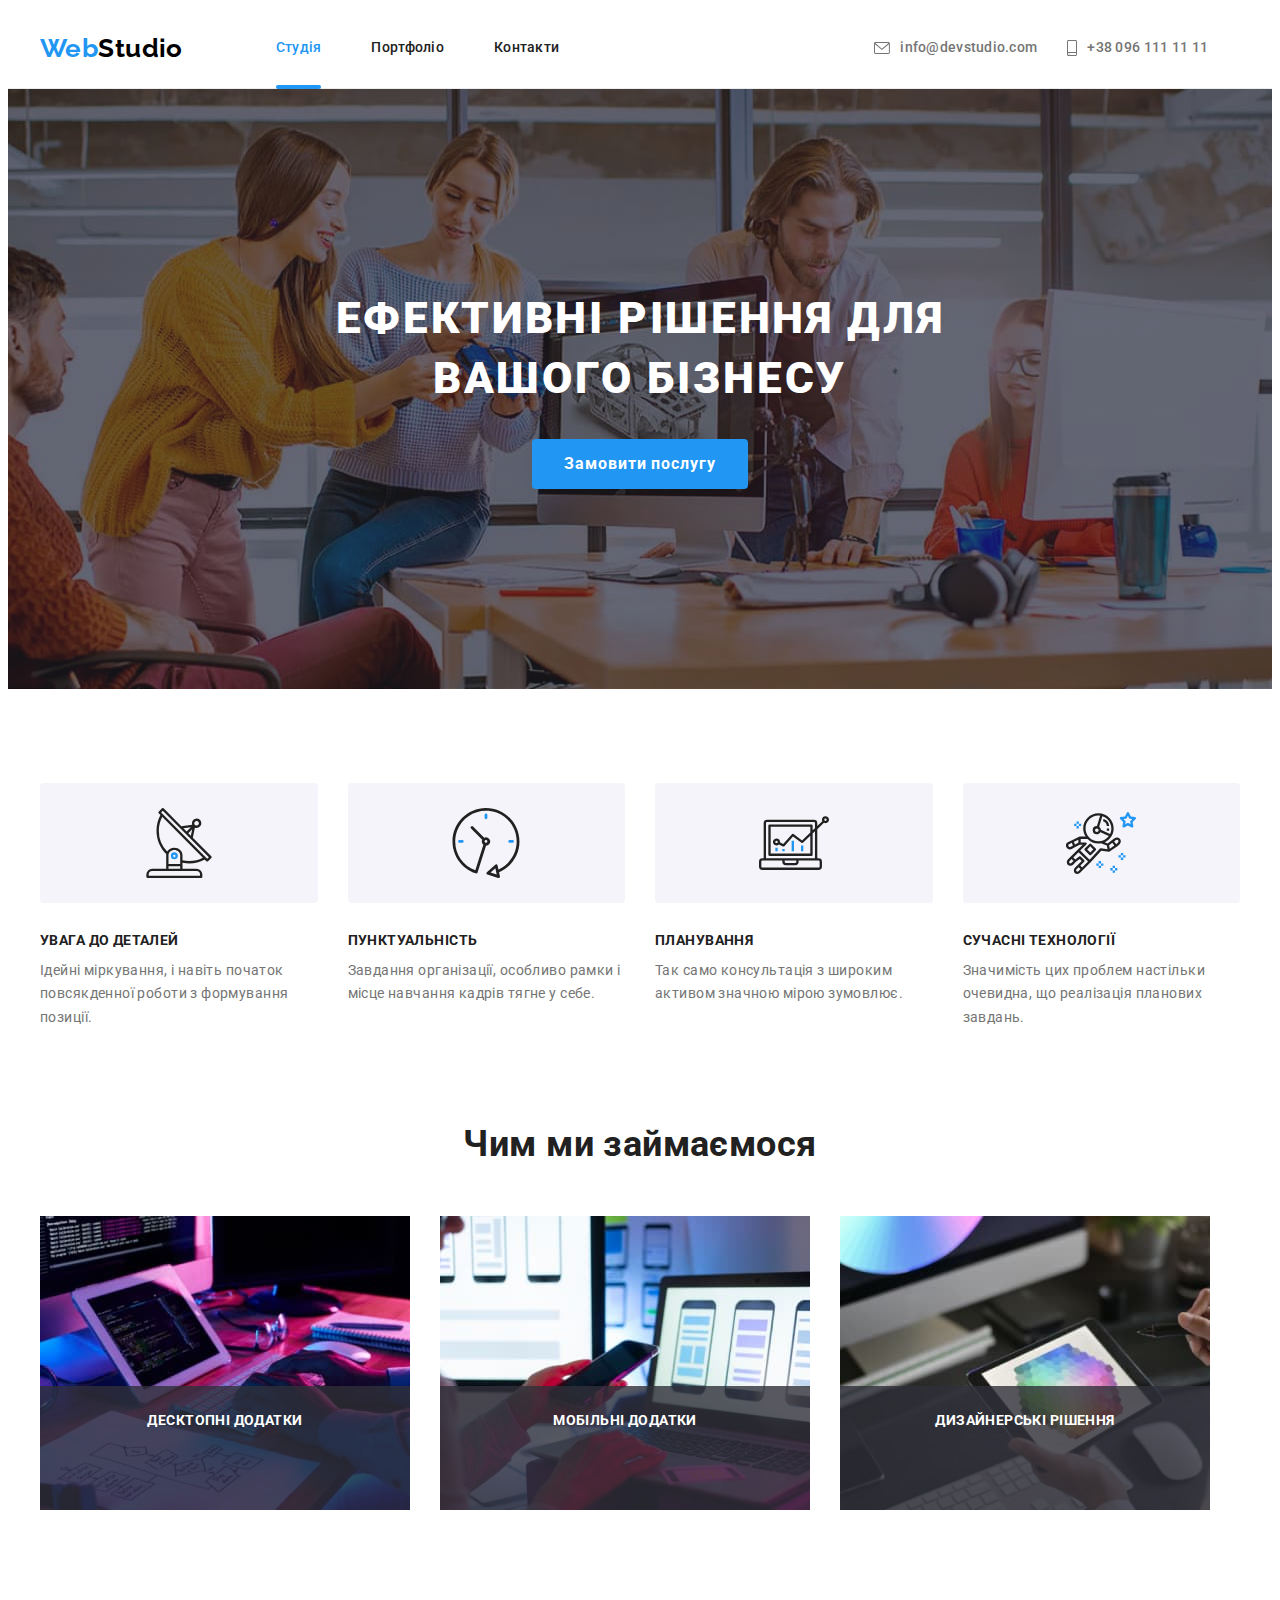
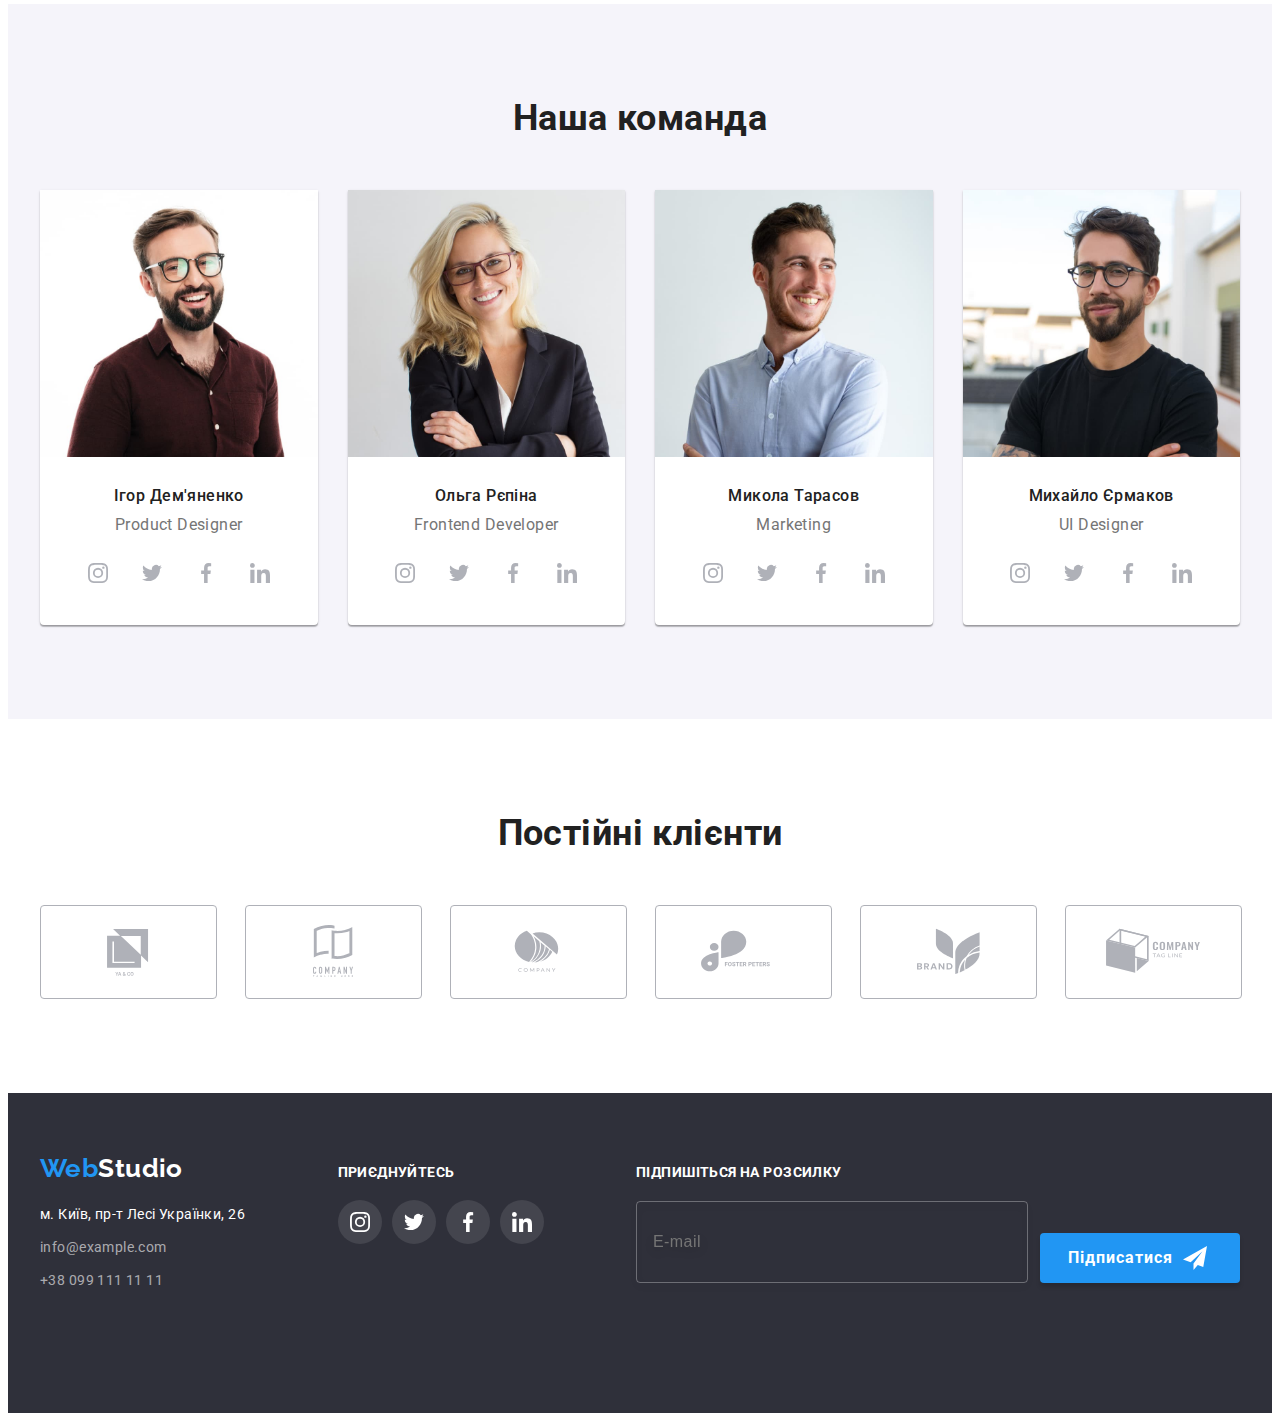
==== commit 5a29b2df: "completed portfolio page" ====
--- a/index.html
+++ b/index.html
@@ -32,7 +32,7 @@
         <a class="logo line" href="./index.html" lang="en"
           >Web<span class="logo__text logo__text--accent">Studio</span></a
         >
-        <div class="page-header__mobile-menu" data-menu>
+        <div class="page-header__mobile-menu" id="mobile-menu" data-menu>
           <nav class="site-nav">
             <ul class="site-nav__items list">
               <li class="site-nav__item">
@@ -88,7 +88,12 @@
           <!-- Mobail Social Links End -->
         </div>
         <!-- Mobail Menu Button Start -->
-        <button class="menu-btn" data-menu-button>
+        <button
+          class="menu-btn"
+          data-menu-button
+          aria-expanded="false"
+          aria-controls="mobile-menu"
+        >
           <svg class="menu-btn__icon" aria-label="Перемикач мобільного меню">
             <use
               class="menu-btn__icon-menu"
--- a/css/main.min.css
+++ b/css/main.min.css
@@ -1 +1 @@
-:root{--primary-font: Roboto, sans-serif;--logo-font: Raleway, sans-serif;--primary-text-color: #757575;--title-text-color: #212121;--accent-text-color: #2196f3;--hero-text-color: #ffffff;--hero-background-color: #c4c4c4;--team-background-color: #f5f4fa;--footer-background-color: #2f303a;--btn-focus-background-color: #188ce8;--item: 3;--card-set-gap: 30px;--timing-function: cubic-bezier(0.4, 0, 0.2, 1)}.visually-hidden{position:absolute;white-space:nowrap;width:1px;height:1px;overflow:hidden;border:0;padding:0;clip:rect(0 0 0 0);-webkit-clip-path:inset(50%);clip-path:inset(50%);margin:-1px}body{font-family:var(--primary-font);font-size:14px;line-height:1.71;color:var(--primary-text-color);letter-spacing:.03em}.list{list-style:none;padding:0;margin:0}.line{text-decoration:none}h1,h2,h3,h4,h5,h6,p{margin:0}img{display:block;width:100%;height:auto}.container{padding-left:15px;padding-right:15px;margin-left:auto;margin-right:auto;outline:1px solid red}@media screen and (min-width: 480px){.container{width:480px}}@media screen and (min-width: 768px){.container{width:768px}}@media screen and (min-width: 1200px){.container{width:1200px}}.section{padding-top:60px;padding-bottom:60px}@media screen and (min-width: 1200px){.section{padding-top:94px;padding-bottom:94px}}.flex-nav{display:-webkit-box;display:-ms-flexbox;display:flex;-webkit-box-align:center;-ms-flex-align:center;align-items:center}.hero__button,.modal-submit-btn,.subscribe-button{display:-webkit-inline-box;display:-ms-inline-flexbox;display:inline-flex;-webkit-box-align:center;-ms-flex-align:center;align-items:center;font-family:inherit;font-weight:700;font-size:16px;line-height:1.87;align-items:center;letter-spacing:.06em;color:var(--hero-text-color);background-color:var(--accent-text-color);cursor:pointer;border-radius:4px;border:none}.social{display:-webkit-box;display:-ms-flexbox;display:flex;-webkit-box-pack:center;-ms-flex-pack:center;justify-content:center;-webkit-box-align:center;-ms-flex-align:center;align-items:center;gap:10px}.social__item{display:-webkit-box;display:-ms-flexbox;display:flex}.social__icon{width:20px;height:20px;fill:currentColor}.social__link{display:-webkit-box;display:-ms-flexbox;display:flex;-webkit-box-pack:center;-ms-flex-pack:center;justify-content:center;-webkit-box-align:center;-ms-flex-align:center;align-items:center;width:44px;height:44px;color:#afb1b8;border-radius:50%;-webkit-transition:color 250ms var(--timing-function),background-color 250ms var(--timing-function);transition:color 250ms var(--timing-function),background-color 250ms var(--timing-function)}.social__link:hover,.social__link:focus{background-color:var(--accent-text-color);color:var(--hero-text-color)}@media screen and (min-width: 768px){.subscribe-form{display:-webkit-box;display:-ms-flexbox;display:flex}}@media screen and (max-width: 1199px){.subscribe-form{-webkit-box-orient:vertical;-webkit-box-direction:normal;-ms-flex-direction:column;flex-direction:column;-webkit-box-align:center;-ms-flex-align:center;align-items:center}}@media screen and (min-width: 1200px){.subscribe-form{-webkit-box-align:end;-ms-flex-align:end;align-items:flex-end}}@media screen and (min-width: 1200px){.subscribe-form__field{margin-right:12px}}.subscribe-form__label{display:block;margin-bottom:20px;font-size:14px;line-height:1.14;letter-spacing:.03em;text-transform:uppercase}.subscribe-form__input{-webkit-box-align:center;-ms-flex-align:center;align-items:center;padding:15px 16px;width:100%;height:50px;font-size:16px;line-height:1.25;letter-spacing:inherit;color:rgba(255,255,255,.6);background-color:rgba(0,0,0,0);border:1px solid rgba(255,255,255,.3);-webkit-filter:drop-shadow(0px 4px 4px rgba(0, 0, 0, 0.15));filter:drop-shadow(0px 4px 4px rgba(0, 0, 0, 0.15));border-radius:4px}@media screen and (min-width: 768px){.subscribe-form__input{width:450px}}@media screen and (max-width: 1199px){.subscribe-form__input{margin-bottom:20px}}@media screen and (min-width: 1200px){.subscribe-form__input{display:-webkit-box;display:-ms-flexbox;display:flex;width:358px}}.subscribe-button{width:200px;height:50px;padding:10px 28px;-webkit-box-shadow:0px 4px 4px rgba(0,0,0,.15);box-shadow:0px 4px 4px rgba(0,0,0,.15)}.subscribe-button__icon{width:24px;height:24px;margin-left:10px}.backdrop{position:fixed;top:0;left:0;width:100%;height:100%;background-color:rgba(0,0,0,.2);opacity:1;-webkit-transition:opacity 250ms var(--timing-function),visibility 250ms var(--timing-function);transition:opacity 250ms var(--timing-function),visibility 250ms var(--timing-function)}.backdrop__is-hidden .modal{-webkit-transform:translate(-50%, -50%) scale(0.7);transform:translate(-50%, -50%) scale(0.7)}.backdrop__is-hidden{opacity:0;visibility:hidden;pointer-events:none}.modal{position:absolute;left:50%;top:50%;width:528px;min-height:581px;padding:40px;background-color:#fff;-webkit-box-shadow:0px 1px 3px rgba(0,0,0,.12),0px 1px 1px rgba(0,0,0,.14),0px 2px 1px rgba(0,0,0,.2);box-shadow:0px 1px 3px rgba(0,0,0,.12),0px 1px 1px rgba(0,0,0,.14),0px 2px 1px rgba(0,0,0,.2);border-radius:4px;-webkit-transform:translate(-50%, -50%) scale(1);transform:translate(-50%, -50%) scale(1);-webkit-transition:-webkit-transform 400ms var(--timing-function);transition:-webkit-transform 400ms var(--timing-function);transition:transform 400ms var(--timing-function);transition:transform 400ms var(--timing-function), -webkit-transform 400ms var(--timing-function)}.modal-btn{position:absolute;top:8px;right:8px;z-index:100;display:-webkit-box;display:-ms-flexbox;display:flex;-webkit-box-pack:center;-ms-flex-pack:center;justify-content:center;-webkit-box-align:center;-ms-flex-align:center;align-items:center;width:30px;height:30px;padding:0;color:#000;background-color:rgba(0,0,0,0);border-radius:50%;border:1px solid rgba(0,0,0,.1);cursor:pointer;-webkit-transition:color 250ms var(--timing-function);transition:color 250ms var(--timing-function)}.modal-btn__icon{width:18px;height:18px;fill:currentColor}.modal-btn:hover,.modal-btn:focus{color:var(--accent-text-color)}.modal-form{display:-webkit-box;display:-ms-flexbox;display:flex;-webkit-box-orient:vertical;-webkit-box-direction:normal;-ms-flex-direction:column;flex-direction:column}.modal-form__title{display:block;margin-bottom:12px;font-size:20px;line-height:1.15;color:var(--title-text-color);text-align:center}.modal-form__input-group{display:-webkit-box;display:-ms-flexbox;display:flex;-webkit-box-orient:vertical;-webkit-box-direction:normal;-ms-flex-direction:column;flex-direction:column;gap:10px;margin-bottom:20px}.modal-form__field{display:block;position:relative}.modal-form__lable{display:block;margin-bottom:4px;font-size:12px;line-height:1.16;letter-spacing:.01em}.modal-form__input{width:100%;height:40px;padding:11px 12px;padding-left:42px;border:1px solid rgba(33,33,33,.2);border-radius:4px;outline:rgba(0,0,0,0);-webkit-transition:border-color 250ms var(--timing-function);transition:border-color 250ms var(--timing-function)}.modal-form__input:focus-within{border-color:var(--accent-text-color)}.modal-form__icon{position:absolute;top:50%;left:12px;width:18px;height:18px;-webkit-transition:fill 250ms var(--timing-function);transition:fill 250ms var(--timing-function)}.modal-form__input:focus+.modal-form__icon{fill:var(--accent-text-color)}.modal-form__textarea{display:block;width:100%;height:120px;padding:12px 16px;border:1px solid rgba(33,33,33,.2);border-radius:4px;outline:rgba(0,0,0,0);resize:none;-webkit-transition:border-color 250ms var(--timing-function);transition:border-color 250ms var(--timing-function)}.modal-form__textarea::-webkit-input-placeholder{font-size:12px;line-height:14px;letter-spacing:.01em;color:rgba(117,117,117,.5)}.modal-form__textarea::-moz-placeholder{font-size:12px;line-height:14px;letter-spacing:.01em;color:rgba(117,117,117,.5)}.modal-form__textarea:-ms-input-placeholder{font-size:12px;line-height:14px;letter-spacing:.01em;color:rgba(117,117,117,.5)}.modal-form__textarea::-ms-input-placeholder{font-size:12px;line-height:14px;letter-spacing:.01em;color:rgba(117,117,117,.5)}.modal-form__textarea::placeholder{font-size:12px;line-height:14px;letter-spacing:.01em;color:rgba(117,117,117,.5)}.modal-form__textarea:focus-within{border-color:var(--accent-text-color)}.checkbox{display:-webkit-box;display:-ms-flexbox;display:flex;-webkit-box-align:center;-ms-flex-align:center;align-items:center;-webkit-box-pack:center;-ms-flex-pack:center;justify-content:center;gap:8px;margin-bottom:30px}.checkbox__icon{display:block;width:16px;height:15px}.checkbox__input:focus+.checkbox__icon{outline:1px solid var(--title-text-color)}.checkbox__input:checked+.checkbox__icon .icon-uncheck{opacity:0;-webkit-transition:opacity 250ms var(--timing-function);transition:opacity 250ms var(--timing-function)}.icon-check{opacity:0;-webkit-transition:opacity 250ms var(--timing-function);transition:opacity 250ms var(--timing-function)}.checkbox__input:checked+.checkbox__icon .icon-check{opacity:1}.checkbox__text{-webkit-user-select:none;-moz-user-select:none;-ms-user-select:none;user-select:none}.checkbox__link--color{color:var(--accent-text-color);text-underline-position:under}.modal-submit-btn{padding:10px 52px;margin:0 auto;-webkit-box-shadow:0px 4px 4px rgba(0,0,0,.15);box-shadow:0px 4px 4px rgba(0,0,0,.15);-webkit-transition:250ms var(--timing-function);transition:250ms var(--timing-function)}.modal-submit-btn:hover,.modal-submit-btn:focus{background-color:var(--btn-focus-background-color)}.filter__item:not(:last-child){margin-right:8px}.filter__btn{padding:6px 22px;font-weight:500;font-size:16px;line-height:1.62;font-family:inherit;letter-spacing:.03em;color:var(--title-text-color);background-color:var(--team-background-color);cursor:pointer;border:none;border-radius:4px;-webkit-transition:color 250ms var(--timing-function),background-color 250ms var(--timing-function),-webkit-box-shadow 250ms var(--timing-function);transition:color 250ms var(--timing-function),background-color 250ms var(--timing-function),-webkit-box-shadow 250ms var(--timing-function);transition:color 250ms var(--timing-function),background-color 250ms var(--timing-function),box-shadow 250ms var(--timing-function);transition:color 250ms var(--timing-function),background-color 250ms var(--timing-function),box-shadow 250ms var(--timing-function),-webkit-box-shadow 250ms var(--timing-function)}.filter__btn:hover,.filter__btn:focus{color:var(--hero-text-color);background-color:var(--accent-text-color);-webkit-box-shadow:0px 3px 1px rgba(0,0,0,.1),0px 1px 2px rgba(0,0,0,.08),0px 2px 2px rgba(0,0,0,.12);box-shadow:0px 3px 1px rgba(0,0,0,.1),0px 1px 2px rgba(0,0,0,.08),0px 2px 2px rgba(0,0,0,.12)}.card-set{gap:var(--card-set-gap)}.card-set__item{-ms-flex-preferred-size:calc((100% - var(--card-set-gap)*(var(--item) - 1))/var(--item));flex-basis:calc((100% - var(--card-set-gap)*(var(--item) - 1))/var(--item))}.card-set__link{display:block;color:var(--primary-text-color);-webkit-transition:-webkit-box-shadow 250ms var(--timing-function);transition:-webkit-box-shadow 250ms var(--timing-function);transition:box-shadow 250ms var(--timing-function);transition:box-shadow 250ms var(--timing-function), -webkit-box-shadow 250ms var(--timing-function)}.card-set__link:hover,.card-set__link:focus{-webkit-box-shadow:0px 1px 1px rgba(0,0,0,.12),0px 4px 4px rgba(0,0,0,.06),1px 4px 6px rgba(0,0,0,.16);box-shadow:0px 1px 1px rgba(0,0,0,.12),0px 4px 4px rgba(0,0,0,.06),1px 4px 6px rgba(0,0,0,.16)}.card{position:relative;overflow:hidden}.card::before{position:absolute;top:0;left:0;width:100%;height:100%;display:inline-block;content:"";background-color:rgba(33,150,243,.9);opacity:0;-webkit-transform:translateY(100%);transform:translateY(100%);-webkit-transition:opacity 250ms var(--timing-function),-webkit-transform 250ms var(--timing-function);transition:opacity 250ms var(--timing-function),-webkit-transform 250ms var(--timing-function);transition:transform 250ms var(--timing-function),opacity 250ms var(--timing-function);transition:transform 250ms var(--timing-function),opacity 250ms var(--timing-function),-webkit-transform 250ms var(--timing-function)}.card-set__link:hover .card::before,.card-set__link:focus .card::before{-webkit-transform:translateY(0);transform:translateY(0);opacity:1}.card__desc{position:absolute;top:0;left:0;padding:63px 24px;font-size:18px;line-height:1.55;letter-spacing:.03em;color:var(--hero-text-color);opacity:0;-webkit-transform:translateY(100%);transform:translateY(100%);-webkit-transition:opacity 250ms var(--timing-function),-webkit-transform 250ms var(--timing-function);transition:opacity 250ms var(--timing-function),-webkit-transform 250ms var(--timing-function);transition:transform 250ms var(--timing-function),opacity 250ms var(--timing-function);transition:transform 250ms var(--timing-function),opacity 250ms var(--timing-function),-webkit-transform 250ms var(--timing-function)}.card-set__link:hover .card__desc,.card-set__link:focus .card__desc{opacity:1;-webkit-transform:translateY(0);transform:translateY(0)}.card__wrapper{padding:20px 24px;border:1px solid #eee;border-top:none}.card__title{margin-bottom:4px;font-size:18px;line-height:2;letter-spacing:.06em;color:var(--title-text-color)}.card__text{font-size:16px;line-height:1.87}@media screen and (max-width: 767px){.page-header__mobile-menu{display:none;position:absolute;top:0;left:0;width:100%;height:796px;padding:40px 48px;background-color:#fff;-webkit-box-shadow:0px 4px 8px rgba(0,0,0,.04),0px 2px 4px rgba(0,0,0,.08),0px 1px 3px rgba(0,0,0,.16);box-shadow:0px 4px 8px rgba(0,0,0,.04),0px 2px 4px rgba(0,0,0,.08),0px 1px 3px rgba(0,0,0,.16)}.page-header__mobile-menu.is-open{display:block;display:-webkit-box;display:-ms-flexbox;display:flex;-webkit-box-orient:vertical;-webkit-box-direction:normal;-ms-flex-direction:column;flex-direction:column}}.menu-btn{position:absolute;top:10px;right:15px;z-index:50;display:-webkit-inline-box;display:-ms-inline-flexbox;display:inline-flex;margin:0;padding:0;border:none;background-color:rgba(0,0,0,0);color:var(--title-text-color)}.menu-btn__icon-close{fill:currentColor}.menu-btn:active{color:var(--accent-text-color)}@media screen and (max-width: 767px){.menu-btn__icon{width:40px;height:40px}.menu-btn__icon-close{display:none}.menu-btn.is-open .menu-btn__icon-close{display:block;color:currentColor}.menu-btn.is-open .menu-btn__icon-menu{display:none}}@media screen and (min-width: 768px){.menu-btn{display:none}}.social-mobile{display:-webkit-box;display:-ms-flexbox;display:flex;-ms-flex-wrap:wrap;flex-wrap:wrap;gap:10px}@media screen and (min-width: 768px){.social-mobile{display:none}}.social-mobile__item:not(:last-child) .social-mobile__link::after{content:"";display:block;width:1px;margin-left:10px;background-color:rgba(33,33,33,.2)}.social-mobile__link{display:-webkit-box;display:-ms-flexbox;display:flex;font-weight:500;font-size:18px;line-height:1.22;letter-spacing:.02em;color:var(--accent-text-color)}.page-header{border-bottom:1px solid #ececec;position:relative}.page-header__container{height:60px}@media screen and (min-width: 768px){.page-header__container{display:-webkit-box;display:-ms-flexbox;display:flex}}@media screen and (min-width: 768px){.page-header__container{height:80px}}@media screen and (max-width: 767px){.site-nav{margin-bottom:auto}}@media screen and (min-width: 768px){.site-nav__items{display:-webkit-box;display:-ms-flexbox;display:flex;gap:50px;margin-left:93px}}.site-nav__link{display:inline-block;padding-bottom:32px;font-weight:500;font-size:40px;line-height:1.14;letter-spacing:.02em;color:var(--title-text-color);-webkit-transition:color 250ms var(--timing-function);transition:color 250ms var(--timing-function)}.site-nav__link:hover,.site-nav__link:focus{color:var(--accent-text-color)}.site-nav__link--current{color:var(--accent-text-color)}@media screen and (min-width: 768px){.site-nav__link{position:relative;padding-top:32px;font-size:14px}.site-nav__link--current::after{display:inline-block;content:"";position:absolute;left:0;bottom:-1px;width:100%;height:4px;background-color:var(--accent-text-color);border-radius:2px}}.contacts{display:-webkit-box;display:-ms-flexbox;display:flex}@media screen and (max-width: 767px){.contacts{-ms-flex-wrap:wrap-reverse;flex-wrap:wrap-reverse;margin-bottom:64px}}@media screen and (max-width: 767px){.contacts__icon{display:none}}@media screen and (min-width: 768px){.contacts__icon{margin-right:8px;fill:currentColor}}@media screen and (min-width: 1200px){.contacts__icon{margin-right:10px}}.contacts__item:not(:first-child){margin-bottom:32px}.contacts__link{display:-webkit-box;display:-ms-flexbox;display:flex;font-weight:500;font-size:24px;line-height:1.14;letter-spacing:.02em;color:var(--primary-text-color);-webkit-transition:color 250ms var(--timing-function);transition:color 250ms var(--timing-function)}.contacts__link:hover,.contacts__link:focus{color:var(--accent-text-color)}@media screen and (min-width: 768px){.contacts__link{-webkit-box-pack:center;-ms-flex-pack:center;justify-content:center;-webkit-box-align:center;-ms-flex-align:center;align-items:center;font-size:12px}}@media screen and (min-width: 1200px){.contacts__link{font-size:14px}}@media screen and (max-width: 767px){.contacts__link--accent{font-size:34px;line-height:1.17;color:var(--accent-text-color)}}.logo{font-family:var(--logo-font);font-weight:700;font-size:24px;line-height:1.19;color:var(--accent-text-color)}@media screen and (min-width: 1200px){.logo{font-size:26px}}.logo__text--accent{color:#000}.hero{margin-left:auto;margin-right:auto;background-image:-webkit-gradient(linear, left top, right top, from(rgba(47, 48, 58, 0.4)), to(rgba(47, 48, 58, 0.4))),url(../images/hero/hero_bg.jpg);background-image:linear-gradient(to right, rgba(47, 48, 58, 0.4), rgba(47, 48, 58, 0.4)),url(../images/hero/hero_bg.jpg);background-repeat:no-repeat;background-position:center;background-size:cover;padding-top:118px;padding-bottom:118px;background-color:var(--hero-background-color);text-align:center}@media screen and (min-width: 1200px){.hero{padding-top:200px;padding-bottom:200px}}.hero__title{max-width:360px;margin-left:auto;margin-right:auto;margin-bottom:30px;color:var(--hero-text-color);font-weight:900;font-size:26px;line-height:1.36;letter-spacing:.06em;text-transform:uppercase}@media screen and (min-width: 1200px){.hero__title{max-width:696px;font-size:44px}}.hero__button{padding:10px 32px;-webkit-transition:background-color 250ms var(--timing-function),-webkit-box-shadow 250ms var(--timing-function);transition:background-color 250ms var(--timing-function),-webkit-box-shadow 250ms var(--timing-function);transition:background-color 250ms var(--timing-function),box-shadow 250ms var(--timing-function);transition:background-color 250ms var(--timing-function),box-shadow 250ms var(--timing-function),-webkit-box-shadow 250ms var(--timing-function)}.hero__button:hover,.hero__button:focus{background-color:var(--btn-focus-background-color);-webkit-box-shadow:0px 4px 4px rgba(0,0,0,.15);box-shadow:0px 4px 4px rgba(0,0,0,.15)}.benefits__items{gap:var(--card-set-gap)}@media screen and (max-width: 767px){.benefits__items{width:100%}}@media screen and (min-width: 768px){.benefits__items{display:-webkit-box;display:-ms-flexbox;display:flex;-ms-flex-wrap:wrap;flex-wrap:wrap}}@media screen and (max-width: 767px){.benefits__items .benefits__item:not(:last-child){margin-bottom:30px}}@media screen and (min-width: 768px){.benefits__items .benefits__item{--item: 2;-ms-flex-preferred-size:calc((100% - var(--card-set-gap)*(var(--item) - 1))/var(--item));flex-basis:calc((100% - var(--card-set-gap)*(var(--item) - 1))/var(--item))}}@media screen and (min-width: 1200px){.benefits__items .benefits__item{--item: 4;-ms-flex-preferred-size:calc((100% - var(--card-set-gap)*(var(--item) - 1))/var(--item));flex-basis:calc((100% - var(--card-set-gap)*(var(--item) - 1))/var(--item))}}.benefits__thumb{display:-webkit-box;display:-ms-flexbox;display:flex;height:120px;-webkit-box-pack:center;-ms-flex-pack:center;justify-content:center;-webkit-box-align:center;-ms-flex-align:center;align-items:center;margin-bottom:var(--card-set-gap);background-color:var(--team-background-color);border-radius:4px}.benefits__icon{width:70px;height:70px}.benefits__title{margin-bottom:10px;font-size:14px;line-height:1.14;color:var(--title-text-color);text-transform:uppercase}@media screen and (max-width: 767px){.benefits__title{text-align:center}}.about{padding-top:0}@media screen and (max-width: 1199px){.about{display:none}}.about__title{margin-bottom:50px;font-size:36px;line-height:1.16;color:var(--title-text-color);text-align:center}.about-items{display:-webkit-box;display:-ms-flexbox;display:flex;gap:var(--card-set-gap)}.about-items__item{position:relative}.about-items__subtitle{position:absolute;bottom:0;left:0;width:100%;height:70px;padding:27px 0;font-size:14px;line-height:1.14;letter-spacing:.03em;color:var(--hero-text-color);background-color:rgba(47,48,58,.8);text-align:center;text-transform:uppercase}.team{background-color:var(--team-background-color)}.team__headline{margin-bottom:30px;color:var(--title-text-color);font-size:28px;line-height:1.16;text-align:center}@media screen and (min-width: 1200px){.team__headline{font-size:36px;margin-bottom:50px}}@media screen and (min-width: 768px){.team__items{display:-webkit-box;display:-ms-flexbox;display:flex;-ms-flex-wrap:wrap;flex-wrap:wrap;gap:var(--card-set-gap)}}.team__item{background-color:var(--hero-text-color);-webkit-box-shadow:0px 1px 3px rgba(0,0,0,.12),0px 1px 1px rgba(0,0,0,.14),0px 2px 1px rgba(0,0,0,.2);box-shadow:0px 1px 3px rgba(0,0,0,.12),0px 1px 1px rgba(0,0,0,.14),0px 2px 1px rgba(0,0,0,.2);border-radius:0px 0px 4px 4px}@media screen and (max-width: 767px){.team__item:not(:last-child){margin-bottom:30px}}@media screen and (min-width: 768px){.team__item{--item: 2;-ms-flex-preferred-size:calc((100% - var(--card-set-gap)*(var(--item) - 1))/var(--item));flex-basis:calc((100% - var(--card-set-gap)*(var(--item) - 1))/var(--item))}}@media screen and (min-width: 1200px){.team__item{--item: 4;-ms-flex-preferred-size:calc((100% - var(--card-set-gap)*(var(--item) - 1))/var(--item));flex-basis:calc((100% - var(--card-set-gap)*(var(--item) - 1))/var(--item))}}.team__title{margin-bottom:10px;font-weight:500;font-size:16px;line-height:1.18;color:var(--title-text-color);text-align:center}.team__text{font-size:16px;line-height:1.18;text-align:center;margin-bottom:16px}.team__wrapper{padding-top:30px;padding-right:5px;padding-bottom:30px;padding-left:5px}.client__headline{margin-bottom:30px;font-size:28px;line-height:1.16;color:var(--title-text-color);text-align:center}@media screen and (min-width: 1200px){.client__headline{font-size:36px;margin-bottom:50px}}.client__items{display:-webkit-box;display:-ms-flexbox;display:flex;-ms-flex-wrap:wrap;flex-wrap:wrap;-webkit-box-pack:center;-ms-flex-pack:center;justify-content:center;gap:var(--card-set-gap)}.client__item{--item: 2;-ms-flex-preferred-size:calc((100% - var(--card-set-gap)*(var(--item) - 1))/var(--item));flex-basis:calc((100% - var(--card-set-gap)*(var(--item) - 1))/var(--item))}@media screen and (min-width: 768px){.client__item{--item: 3;-ms-flex-preferred-size:calc((100% - var(--card-set-gap)*(var(--item) - 1))/var(--item));flex-basis:calc((100% - var(--card-set-gap)*(var(--item) - 1))/var(--item))}}@media screen and (min-width: 1200px){.client__item{--item: 6;-ms-flex-preferred-size:calc((100% - var(--card-set-gap)*(var(--item) - 1))/var(--item));flex-basis:calc((100% - var(--card-set-gap)*(var(--item) - 1))/var(--item))}}.client__icon{width:100%;height:60px;fill:currentColor}.client__link{display:-webkit-box;display:-ms-flexbox;display:flex;-webkit-box-pack:center;-ms-flex-pack:center;justify-content:center;-webkit-box-align:center;-ms-flex-align:center;align-items:center;width:100%;height:92px;color:#afb1b8;border:1px solid #afb1b8;border-radius:4px;-webkit-transition:color 250ms var(--timing-function),border-color 250ms var(--timing-function);transition:color 250ms var(--timing-function),border-color 250ms var(--timing-function)}.client__link:hover,.client__link:focus{color:var(--accent-text-color);border-color:var(--accent-text-color)}.page-footer{padding-top:60px;padding-bottom:60px;font-weight:400;font-size:14px;line-height:1.71;color:var(--hero-text-color);background-color:var(--footer-background-color)}@media screen and (max-width: 1199px){.page-footer{text-align:center}}@media screen and (min-width: 768px){.page-footer__container{display:-webkit-box;display:-ms-flexbox;display:flex;-webkit-box-align:baseline;-ms-flex-align:baseline;align-items:baseline}}@media screen and (max-width: 1199px){.page-footer__container{-ms-flex-wrap:wrap;flex-wrap:wrap;-ms-flex-pack:distribute;justify-content:space-around}}@media screen and (min-width: 1200px){.page-footer__container{-webkit-box-pack:justify;-ms-flex-pack:justify;justify-content:space-between}}.page-footer__logo{display:inline-block;margin-bottom:20px}.page-footer__logo--accent{color:var(--hero-text-color)}.page-footer__social--color{color:var(--hero-text-color);background-color:rgba(255,255,255,.1)}.page-footer__thumb{margin-bottom:60px}.address{font-style:normal}.address__link{display:inline-block;font-weight:400;font-size:14px;line-height:1.71;color:rgba(255,255,255,.6);-webkit-transition:color 250ms var(--timing-function);transition:color 250ms var(--timing-function)}.address__link:hover,.address__link:focus{color:var(--accent-text-color)}.address__link:not(:last-child){margin-bottom:8px}@media screen and (min-width: 1200px){.address__link:not(:last-child){margin-bottom:9px}}.address__link--accent{color:var(--hero-text-color)}@media screen and (max-width: 767px){.connect{margin-bottom:60px}}.connect__title{font-size:14px;line-height:16px;letter-spacing:.03em;text-transform:uppercase;margin-bottom:20px}/*# sourceMappingURL=main.min.css.map */+:root{--primary-font: Roboto, sans-serif;--logo-font: Raleway, sans-serif;--primary-text-color: #757575;--title-text-color: #212121;--accent-text-color: #2196f3;--hero-text-color: #ffffff;--hero-background-color: #c4c4c4;--team-background-color: #f5f4fa;--footer-background-color: #2f303a;--btn-focus-background-color: #188ce8;--item: 3;--card-set-gap: 30px;--timing-function: cubic-bezier(0.4, 0, 0.2, 1)}.visually-hidden{position:absolute;white-space:nowrap;width:1px;height:1px;overflow:hidden;border:0;padding:0;clip:rect(0 0 0 0);-webkit-clip-path:inset(50%);clip-path:inset(50%);margin:-1px}body{font-family:var(--primary-font);font-size:14px;line-height:1.71;color:var(--primary-text-color);letter-spacing:.03em}.list{list-style:none;padding:0;margin:0}.line{text-decoration:none}h1,h2,h3,h4,h5,h6,p{margin:0}img{display:block;width:100%;height:auto}.container{padding-left:15px;padding-right:15px;margin-left:auto;margin-right:auto}@media screen and (min-width: 480px){.container{width:480px}}@media screen and (min-width: 768px){.container{width:768px}}@media screen and (min-width: 1200px){.container{width:1200px}}.section{padding-top:60px;padding-bottom:60px}@media screen and (min-width: 1200px){.section{padding-top:94px;padding-bottom:94px}}.flex-nav{display:-webkit-box;display:-ms-flexbox;display:flex;-webkit-box-align:center;-ms-flex-align:center;align-items:center}.hero__button,.modal-submit-btn,.subscribe-button{display:-webkit-inline-box;display:-ms-inline-flexbox;display:inline-flex;-webkit-box-align:center;-ms-flex-align:center;align-items:center;font-family:inherit;font-weight:700;font-size:16px;line-height:1.87;align-items:center;letter-spacing:.06em;color:var(--hero-text-color);background-color:var(--accent-text-color);cursor:pointer;border-radius:4px;border:none}.social{display:-webkit-box;display:-ms-flexbox;display:flex;-webkit-box-pack:center;-ms-flex-pack:center;justify-content:center;-webkit-box-align:center;-ms-flex-align:center;align-items:center;gap:10px}.social__item{display:-webkit-box;display:-ms-flexbox;display:flex}.social__icon{width:20px;height:20px;fill:currentColor}.social__link{display:-webkit-box;display:-ms-flexbox;display:flex;-webkit-box-pack:center;-ms-flex-pack:center;justify-content:center;-webkit-box-align:center;-ms-flex-align:center;align-items:center;width:44px;height:44px;color:#afb1b8;border-radius:50%;-webkit-transition:color 250ms var(--timing-function),background-color 250ms var(--timing-function);transition:color 250ms var(--timing-function),background-color 250ms var(--timing-function)}.social__link:hover,.social__link:focus{background-color:var(--accent-text-color);color:var(--hero-text-color)}@media screen and (min-width: 768px){.subscribe-form{display:-webkit-box;display:-ms-flexbox;display:flex}}@media screen and (max-width: 1199px){.subscribe-form{-webkit-box-orient:vertical;-webkit-box-direction:normal;-ms-flex-direction:column;flex-direction:column;-webkit-box-align:center;-ms-flex-align:center;align-items:center}}@media screen and (min-width: 1200px){.subscribe-form{-webkit-box-align:end;-ms-flex-align:end;align-items:flex-end}}@media screen and (min-width: 1200px){.subscribe-form__field{margin-right:12px}}.subscribe-form__label{display:block;margin-bottom:20px;font-size:14px;line-height:1.14;letter-spacing:.03em;text-transform:uppercase}.subscribe-form__input{-webkit-box-align:center;-ms-flex-align:center;align-items:center;padding:15px 16px;width:100%;height:50px;font-size:16px;line-height:1.25;letter-spacing:inherit;color:rgba(255,255,255,.6);background-color:rgba(0,0,0,0);border:1px solid rgba(255,255,255,.3);-webkit-filter:drop-shadow(0px 4px 4px rgba(0, 0, 0, 0.15));filter:drop-shadow(0px 4px 4px rgba(0, 0, 0, 0.15));border-radius:4px}@media screen and (min-width: 768px){.subscribe-form__input{width:450px}}@media screen and (max-width: 1199px){.subscribe-form__input{margin-bottom:20px}}@media screen and (min-width: 1200px){.subscribe-form__input{display:-webkit-box;display:-ms-flexbox;display:flex;width:358px}}.subscribe-button{width:200px;height:50px;padding:10px 28px;-webkit-box-shadow:0px 4px 4px rgba(0,0,0,.15);box-shadow:0px 4px 4px rgba(0,0,0,.15)}.subscribe-button__icon{width:24px;height:24px;margin-left:10px}.backdrop{position:fixed;top:0;left:0;width:100%;height:100%;background-color:rgba(0,0,0,.2);opacity:1;-webkit-transition:opacity 250ms var(--timing-function),visibility 250ms var(--timing-function);transition:opacity 250ms var(--timing-function),visibility 250ms var(--timing-function)}.backdrop__is-hidden .modal{-webkit-transform:translate(-50%, -50%) scale(0.7);transform:translate(-50%, -50%) scale(0.7)}.backdrop__is-hidden{opacity:0;visibility:hidden;pointer-events:none}.modal{position:absolute;left:50%;top:50%;width:528px;min-height:581px;padding:40px;background-color:#fff;-webkit-box-shadow:0px 1px 3px rgba(0,0,0,.12),0px 1px 1px rgba(0,0,0,.14),0px 2px 1px rgba(0,0,0,.2);box-shadow:0px 1px 3px rgba(0,0,0,.12),0px 1px 1px rgba(0,0,0,.14),0px 2px 1px rgba(0,0,0,.2);border-radius:4px;-webkit-transform:translate(-50%, -50%) scale(1);transform:translate(-50%, -50%) scale(1);-webkit-transition:-webkit-transform 400ms var(--timing-function);transition:-webkit-transform 400ms var(--timing-function);transition:transform 400ms var(--timing-function);transition:transform 400ms var(--timing-function), -webkit-transform 400ms var(--timing-function)}.modal-btn{position:absolute;top:8px;right:8px;z-index:100;display:-webkit-box;display:-ms-flexbox;display:flex;-webkit-box-pack:center;-ms-flex-pack:center;justify-content:center;-webkit-box-align:center;-ms-flex-align:center;align-items:center;width:30px;height:30px;padding:0;color:#000;background-color:rgba(0,0,0,0);border-radius:50%;border:1px solid rgba(0,0,0,.1);cursor:pointer;-webkit-transition:color 250ms var(--timing-function);transition:color 250ms var(--timing-function)}.modal-btn__icon{width:18px;height:18px;fill:currentColor}.modal-btn:hover,.modal-btn:focus{color:var(--accent-text-color)}.modal-form{display:-webkit-box;display:-ms-flexbox;display:flex;-webkit-box-orient:vertical;-webkit-box-direction:normal;-ms-flex-direction:column;flex-direction:column}.modal-form__title{display:block;margin-bottom:12px;font-size:20px;line-height:1.15;color:var(--title-text-color);text-align:center}.modal-form__input-group{display:-webkit-box;display:-ms-flexbox;display:flex;-webkit-box-orient:vertical;-webkit-box-direction:normal;-ms-flex-direction:column;flex-direction:column;gap:10px;margin-bottom:20px}.modal-form__field{display:block;position:relative}.modal-form__lable{display:block;margin-bottom:4px;font-size:12px;line-height:1.16;letter-spacing:.01em}.modal-form__input{width:100%;height:40px;padding:11px 12px;padding-left:42px;border:1px solid rgba(33,33,33,.2);border-radius:4px;outline:rgba(0,0,0,0);-webkit-transition:border-color 250ms var(--timing-function);transition:border-color 250ms var(--timing-function)}.modal-form__input:focus-within{border-color:var(--accent-text-color)}.modal-form__icon{position:absolute;top:50%;left:12px;width:18px;height:18px;-webkit-transition:fill 250ms var(--timing-function);transition:fill 250ms var(--timing-function)}.modal-form__input:focus+.modal-form__icon{fill:var(--accent-text-color)}.modal-form__textarea{display:block;width:100%;height:120px;padding:12px 16px;border:1px solid rgba(33,33,33,.2);border-radius:4px;outline:rgba(0,0,0,0);resize:none;-webkit-transition:border-color 250ms var(--timing-function);transition:border-color 250ms var(--timing-function)}.modal-form__textarea::-webkit-input-placeholder{font-size:12px;line-height:14px;letter-spacing:.01em;color:rgba(117,117,117,.5)}.modal-form__textarea::-moz-placeholder{font-size:12px;line-height:14px;letter-spacing:.01em;color:rgba(117,117,117,.5)}.modal-form__textarea:-ms-input-placeholder{font-size:12px;line-height:14px;letter-spacing:.01em;color:rgba(117,117,117,.5)}.modal-form__textarea::-ms-input-placeholder{font-size:12px;line-height:14px;letter-spacing:.01em;color:rgba(117,117,117,.5)}.modal-form__textarea::placeholder{font-size:12px;line-height:14px;letter-spacing:.01em;color:rgba(117,117,117,.5)}.modal-form__textarea:focus-within{border-color:var(--accent-text-color)}.checkbox{display:-webkit-box;display:-ms-flexbox;display:flex;-webkit-box-align:center;-ms-flex-align:center;align-items:center;-webkit-box-pack:center;-ms-flex-pack:center;justify-content:center;gap:8px;margin-bottom:30px}.checkbox__icon{display:block;width:16px;height:15px}.checkbox__input:focus+.checkbox__icon{outline:1px solid var(--title-text-color)}.checkbox__input:checked+.checkbox__icon .icon-uncheck{opacity:0;-webkit-transition:opacity 250ms var(--timing-function);transition:opacity 250ms var(--timing-function)}.icon-check{opacity:0;-webkit-transition:opacity 250ms var(--timing-function);transition:opacity 250ms var(--timing-function)}.checkbox__input:checked+.checkbox__icon .icon-check{opacity:1}.checkbox__text{-webkit-user-select:none;-moz-user-select:none;-ms-user-select:none;user-select:none}.checkbox__link--color{color:var(--accent-text-color);text-underline-position:under}.modal-submit-btn{padding:10px 52px;margin:0 auto;-webkit-box-shadow:0px 4px 4px rgba(0,0,0,.15);box-shadow:0px 4px 4px rgba(0,0,0,.15);-webkit-transition:250ms var(--timing-function);transition:250ms var(--timing-function)}.modal-submit-btn:hover,.modal-submit-btn:focus{background-color:var(--btn-focus-background-color)}.filter{display:-webkit-box;display:-ms-flexbox;display:flex;-ms-flex-wrap:wrap;flex-wrap:wrap;gap:8px;margin-bottom:40px}@media screen and (max-width: 767px){.filter{width:430px}}@media screen and (min-width: 768px){.filter{-webkit-box-pack:center;-ms-flex-pack:center;justify-content:center;margin-bottom:30px}}@media screen and (min-width: 1200px){.filter{margin-bottom:50px}}.filter__btn{padding:6px 22px;font-weight:500;font-size:16px;line-height:1.62;font-family:inherit;letter-spacing:.03em;color:var(--title-text-color);background-color:var(--team-background-color);cursor:pointer;border:none;border-radius:4px;-webkit-transition:color 250ms var(--timing-function),background-color 250ms var(--timing-function),-webkit-box-shadow 250ms var(--timing-function);transition:color 250ms var(--timing-function),background-color 250ms var(--timing-function),-webkit-box-shadow 250ms var(--timing-function);transition:color 250ms var(--timing-function),background-color 250ms var(--timing-function),box-shadow 250ms var(--timing-function);transition:color 250ms var(--timing-function),background-color 250ms var(--timing-function),box-shadow 250ms var(--timing-function),-webkit-box-shadow 250ms var(--timing-function)}.filter__btn:hover,.filter__btn:focus{color:var(--hero-text-color);background-color:var(--accent-text-color);-webkit-box-shadow:0px 3px 1px rgba(0,0,0,.1),0px 1px 2px rgba(0,0,0,.08),0px 2px 2px rgba(0,0,0,.12);box-shadow:0px 3px 1px rgba(0,0,0,.1),0px 1px 2px rgba(0,0,0,.08),0px 2px 2px rgba(0,0,0,.12)}@media screen and (min-width: 768px){.card-set{display:-webkit-box;display:-ms-flexbox;display:flex;-ms-flex-wrap:wrap;flex-wrap:wrap;gap:var(--card-set-gap)}}@media screen and (min-width: 768px){.card-set__item{--item: 2;-ms-flex-preferred-size:calc((100% - var(--card-set-gap)*(var(--item) - 1))/var(--item));flex-basis:calc((100% - var(--card-set-gap)*(var(--item) - 1))/var(--item))}}@media screen and (min-width: 1200px){.card-set__item{--item: 3: flex-basis: calc((100% - var(--card-set-gap) * (var(--item) - 1)) / var(--item))}}@media screen and (max-width: 767px){.card-set__item:not(:last-child){margin-bottom:30px}}.card-set__link{display:block;height:100%;color:var(--primary-text-color);-webkit-transition:-webkit-box-shadow 250ms var(--timing-function);transition:-webkit-box-shadow 250ms var(--timing-function);transition:box-shadow 250ms var(--timing-function);transition:box-shadow 250ms var(--timing-function), -webkit-box-shadow 250ms var(--timing-function)}.card-set__link:hover,.card-set__link:focus{-webkit-box-shadow:0px 1px 1px rgba(0,0,0,.12),0px 4px 4px rgba(0,0,0,.06),1px 4px 6px rgba(0,0,0,.16);box-shadow:0px 1px 1px rgba(0,0,0,.12),0px 4px 4px rgba(0,0,0,.06),1px 4px 6px rgba(0,0,0,.16)}@media screen and (min-width: 768px){.card-set__link{display:-webkit-box;display:-ms-flexbox;display:flex;-webkit-box-orient:vertical;-webkit-box-direction:normal;-ms-flex-direction:column;flex-direction:column}}.card{position:relative;overflow:hidden}.card::before{position:absolute;top:0;left:0;width:100%;height:100%;display:inline-block;content:"";background-color:rgba(33,150,243,.9);opacity:0;-webkit-transform:translateY(100%);transform:translateY(100%);-webkit-transition:opacity 250ms var(--timing-function),-webkit-transform 250ms var(--timing-function);transition:opacity 250ms var(--timing-function),-webkit-transform 250ms var(--timing-function);transition:transform 250ms var(--timing-function),opacity 250ms var(--timing-function);transition:transform 250ms var(--timing-function),opacity 250ms var(--timing-function),-webkit-transform 250ms var(--timing-function)}.card-set__link:hover .card::before,.card-set__link:focus .card::before{-webkit-transform:translateY(0);transform:translateY(0);opacity:1}.card__desc{position:absolute;top:0;left:0;padding:63px 24px;font-size:18px;line-height:1.55;letter-spacing:.03em;color:var(--hero-text-color);opacity:0;-webkit-transform:translateY(100%);transform:translateY(100%);-webkit-transition:opacity 250ms var(--timing-function),-webkit-transform 250ms var(--timing-function);transition:opacity 250ms var(--timing-function),-webkit-transform 250ms var(--timing-function);transition:transform 250ms var(--timing-function),opacity 250ms var(--timing-function);transition:transform 250ms var(--timing-function),opacity 250ms var(--timing-function),-webkit-transform 250ms var(--timing-function)}.card-set__link:hover .card__desc,.card-set__link:focus .card__desc{opacity:1;-webkit-transform:translateY(0);transform:translateY(0)}.card__wrapper{padding:20px 24px;border:1px solid #eee;border-top:none}@media screen and (min-width: 768px){.card__wrapper{-webkit-box-flex:1;-ms-flex-positive:1;flex-grow:1}}.card__title{margin-bottom:4px;font-size:18px;line-height:2;letter-spacing:.06em;color:var(--title-text-color)}.card__text{font-size:16px;line-height:1.87}@media screen and (max-width: 767px){.page-header__mobile-menu{display:none;position:absolute;top:0;left:0;width:100%;height:796px;z-index:40;padding:40px 48px;background-color:#fff;-webkit-box-shadow:0px 4px 8px rgba(0,0,0,.04),0px 2px 4px rgba(0,0,0,.08),0px 1px 3px rgba(0,0,0,.16);box-shadow:0px 4px 8px rgba(0,0,0,.04),0px 2px 4px rgba(0,0,0,.08),0px 1px 3px rgba(0,0,0,.16)}.page-header__mobile-menu.is-open{display:block;display:-webkit-box;display:-ms-flexbox;display:flex;-webkit-box-orient:vertical;-webkit-box-direction:normal;-ms-flex-direction:column;flex-direction:column}}@media screen and (min-width: 768px){.page-header__mobile-menu{display:-webkit-box;display:-ms-flexbox;display:flex;-webkit-box-align:center;-ms-flex-align:center;align-items:center;margin-left:88px}}@media screen and (min-width: 1200px){.page-header__mobile-menu{margin-left:93px}}.menu-btn{position:absolute;top:10px;right:15px;z-index:50;display:-webkit-inline-box;display:-ms-inline-flexbox;display:inline-flex;margin:0;padding:0;border:none;background-color:rgba(0,0,0,0);color:var(--title-text-color)}.menu-btn__icon-close{fill:currentColor}.menu-btn:active{color:var(--accent-text-color)}@media screen and (max-width: 767px){.menu-btn__icon{width:40px;height:40px}.menu-btn__icon-close{display:none}.menu-btn.is-open .menu-btn__icon-close{display:block;color:currentColor}.menu-btn.is-open .menu-btn__icon-menu{display:none}}@media screen and (min-width: 768px){.menu-btn{display:none}}.social-mobile{display:-webkit-box;display:-ms-flexbox;display:flex;-ms-flex-wrap:wrap;flex-wrap:wrap;gap:10px}@media screen and (min-width: 768px){.social-mobile{display:none}}.social-mobile__item:not(:last-child) .social-mobile__link::after{content:"";display:block;width:1px;margin-left:10px;background-color:rgba(33,33,33,.2)}.social-mobile__link{display:-webkit-box;display:-ms-flexbox;display:flex;font-weight:500;font-size:18px;line-height:1.22;letter-spacing:.02em;color:var(--accent-text-color)}.page-header{border-bottom:1px solid #ececec;position:relative}.page-header__container{height:60px}@media screen and (min-width: 768px){.page-header__container{display:-webkit-box;display:-ms-flexbox;display:flex}}@media screen and (min-width: 768px){.page-header__container{height:80px}}@media screen and (max-width: 767px){.site-nav{margin-bottom:auto}}@media screen and (min-width: 1200px){.site-nav{margin-right:auto}}@media screen and (min-width: 768px){.site-nav__items{display:-webkit-box;display:-ms-flexbox;display:flex;gap:50px}}.site-nav__link{display:inline-block;padding-bottom:32px;font-weight:500;font-size:40px;line-height:1.14;letter-spacing:.02em;color:var(--title-text-color);-webkit-transition:color 250ms var(--timing-function);transition:color 250ms var(--timing-function)}.site-nav__link:hover,.site-nav__link:focus{color:var(--accent-text-color)}.site-nav__link--current{color:var(--accent-text-color)}@media screen and (min-width: 768px){.site-nav__link{position:relative;padding-top:32px;font-size:14px}.site-nav__link--current::after{display:inline-block;content:"";position:absolute;left:0;bottom:-1px;width:100%;height:4px;background-color:var(--accent-text-color);border-radius:2px}}.contacts{display:-webkit-box;display:-ms-flexbox;display:flex}@media screen and (max-width: 767px){.contacts{-ms-flex-wrap:wrap-reverse;flex-wrap:wrap-reverse;margin-bottom:64px}}@media screen and (min-width: 768px){.contacts{-webkit-box-orient:vertical;-webkit-box-direction:normal;-ms-flex-direction:column;flex-direction:column;margin-left:96px;-webkit-box-pack:center;-ms-flex-pack:center;justify-content:center;-webkit-box-align:start;-ms-flex-align:start;align-items:flex-start}}@media screen and (min-width: 1200px){.contacts{-webkit-box-orient:horizontal;-webkit-box-direction:normal;-ms-flex-direction:row;flex-direction:row;-webkit-box-align:center;-ms-flex-align:center;align-items:center;gap:30px;margin-left:315px}}@media screen and (max-width: 767px){.contacts__icon{display:none}}@media screen and (min-width: 768px){.contacts__icon{margin-right:8px;fill:currentColor}}@media screen and (min-width: 1200px){.contacts__icon{margin-right:10px}}@media screen and (min-width: 768px){.contacts__item:not(:last-child){margin-bottom:10px}}@media screen and (min-width: 1200px){.contacts__item:not(:last-child){margin-bottom:0}}@media screen and (max-width: 767px){.contacts__item:not(:first-child){margin-bottom:32px}}.contacts__link{display:-webkit-box;display:-ms-flexbox;display:flex;font-weight:500;font-size:24px;line-height:1.14;letter-spacing:.02em;color:var(--primary-text-color);-webkit-transition:color 250ms var(--timing-function);transition:color 250ms var(--timing-function)}@media screen and (min-width: 768px){.contacts__link:hover,.contacts__link:focus{color:var(--accent-text-color)}}@media screen and (min-width: 768px){.contacts__link{-webkit-box-pack:center;-ms-flex-pack:center;justify-content:center;-webkit-box-align:center;-ms-flex-align:center;align-items:center;font-size:12px}}@media screen and (min-width: 1200px){.contacts__link{font-size:14px;padding-top:32px;padding-bottom:32px}}@media screen and (max-width: 767px){.contacts__link--accent{font-size:34px;line-height:1.17;color:var(--accent-text-color)}}.logo{font-family:var(--logo-font);font-weight:700;font-size:24px;line-height:1.19;color:var(--accent-text-color)}@media screen and (min-width: 1200px){.logo{font-size:26px}}.logo__text--accent{color:#000}.hero{margin-left:auto;margin-right:auto;background-image:-webkit-gradient(linear, left top, right top, from(rgba(47, 48, 58, 0.4)), to(rgba(47, 48, 58, 0.4))),url(../images/hero/hero_bg.jpg);background-image:linear-gradient(to right, rgba(47, 48, 58, 0.4), rgba(47, 48, 58, 0.4)),url(../images/hero/hero_bg.jpg);background-repeat:no-repeat;background-position:center;background-size:cover;padding-top:118px;padding-bottom:118px;background-color:var(--hero-background-color);text-align:center}@media screen and (min-width: 1200px){.hero{padding-top:200px;padding-bottom:200px}}.hero__title{max-width:360px;margin-left:auto;margin-right:auto;margin-bottom:30px;color:var(--hero-text-color);font-weight:900;font-size:26px;line-height:1.36;letter-spacing:.06em;text-transform:uppercase}@media screen and (min-width: 1200px){.hero__title{max-width:696px;font-size:44px}}.hero__button{padding:10px 32px;-webkit-transition:background-color 250ms var(--timing-function),-webkit-box-shadow 250ms var(--timing-function);transition:background-color 250ms var(--timing-function),-webkit-box-shadow 250ms var(--timing-function);transition:background-color 250ms var(--timing-function),box-shadow 250ms var(--timing-function);transition:background-color 250ms var(--timing-function),box-shadow 250ms var(--timing-function),-webkit-box-shadow 250ms var(--timing-function)}.hero__button:hover,.hero__button:focus{background-color:var(--btn-focus-background-color);-webkit-box-shadow:0px 4px 4px rgba(0,0,0,.15);box-shadow:0px 4px 4px rgba(0,0,0,.15)}.benefits__items{gap:var(--card-set-gap)}@media screen and (max-width: 767px){.benefits__items{width:100%}}@media screen and (min-width: 768px){.benefits__items{display:-webkit-box;display:-ms-flexbox;display:flex;-ms-flex-wrap:wrap;flex-wrap:wrap}}@media screen and (max-width: 767px){.benefits__items .benefits__item:not(:last-child){margin-bottom:30px}}@media screen and (min-width: 768px){.benefits__items .benefits__item{--item: 2;-ms-flex-preferred-size:calc((100% - var(--card-set-gap)*(var(--item) - 1))/var(--item));flex-basis:calc((100% - var(--card-set-gap)*(var(--item) - 1))/var(--item))}}@media screen and (min-width: 1200px){.benefits__items .benefits__item{--item: 4;-ms-flex-preferred-size:calc((100% - var(--card-set-gap)*(var(--item) - 1))/var(--item));flex-basis:calc((100% - var(--card-set-gap)*(var(--item) - 1))/var(--item))}}.benefits__thumb{display:-webkit-box;display:-ms-flexbox;display:flex;height:120px;-webkit-box-pack:center;-ms-flex-pack:center;justify-content:center;-webkit-box-align:center;-ms-flex-align:center;align-items:center;margin-bottom:var(--card-set-gap);background-color:var(--team-background-color);border-radius:4px}.benefits__icon{width:70px;height:70px}.benefits__title{margin-bottom:10px;font-size:14px;line-height:1.14;color:var(--title-text-color);text-transform:uppercase}@media screen and (max-width: 767px){.benefits__title{text-align:center}}.about{padding-top:0}@media screen and (max-width: 1199px){.about{display:none}}.about__title{margin-bottom:50px;font-size:36px;line-height:1.16;color:var(--title-text-color);text-align:center}.about-items{display:-webkit-box;display:-ms-flexbox;display:flex;gap:var(--card-set-gap)}.about-items__item{position:relative}.about-items__subtitle{position:absolute;bottom:0;left:0;width:100%;height:70px;padding:27px 0;font-size:14px;line-height:1.14;letter-spacing:.03em;color:var(--hero-text-color);background-color:rgba(47,48,58,.8);text-align:center;text-transform:uppercase}.team{background-color:var(--team-background-color)}.team__headline{margin-bottom:30px;color:var(--title-text-color);font-size:28px;line-height:1.16;text-align:center}@media screen and (min-width: 1200px){.team__headline{font-size:36px;margin-bottom:50px}}@media screen and (min-width: 768px){.team__items{display:-webkit-box;display:-ms-flexbox;display:flex;-ms-flex-wrap:wrap;flex-wrap:wrap;gap:var(--card-set-gap)}}.team__item{background-color:var(--hero-text-color);-webkit-box-shadow:0px 1px 3px rgba(0,0,0,.12),0px 1px 1px rgba(0,0,0,.14),0px 2px 1px rgba(0,0,0,.2);box-shadow:0px 1px 3px rgba(0,0,0,.12),0px 1px 1px rgba(0,0,0,.14),0px 2px 1px rgba(0,0,0,.2);border-radius:0px 0px 4px 4px}@media screen and (max-width: 767px){.team__item:not(:last-child){margin-bottom:30px}}@media screen and (min-width: 768px){.team__item{--item: 2;-ms-flex-preferred-size:calc((100% - var(--card-set-gap)*(var(--item) - 1))/var(--item));flex-basis:calc((100% - var(--card-set-gap)*(var(--item) - 1))/var(--item))}}@media screen and (min-width: 1200px){.team__item{--item: 4;-ms-flex-preferred-size:calc((100% - var(--card-set-gap)*(var(--item) - 1))/var(--item));flex-basis:calc((100% - var(--card-set-gap)*(var(--item) - 1))/var(--item))}}.team__title{margin-bottom:10px;font-weight:500;font-size:16px;line-height:1.18;color:var(--title-text-color);text-align:center}.team__text{font-size:16px;line-height:1.18;text-align:center;margin-bottom:16px}.team__wrapper{padding-top:30px;padding-right:5px;padding-bottom:30px;padding-left:5px}.client__headline{margin-bottom:30px;font-size:28px;line-height:1.16;color:var(--title-text-color);text-align:center}@media screen and (min-width: 1200px){.client__headline{font-size:36px;margin-bottom:50px}}.client__items{display:-webkit-box;display:-ms-flexbox;display:flex;-ms-flex-wrap:wrap;flex-wrap:wrap;-webkit-box-pack:center;-ms-flex-pack:center;justify-content:center;gap:var(--card-set-gap)}.client__item{--item: 2;-ms-flex-preferred-size:calc((100% - var(--card-set-gap)*(var(--item) - 1))/var(--item));flex-basis:calc((100% - var(--card-set-gap)*(var(--item) - 1))/var(--item))}@media screen and (min-width: 768px){.client__item{--item: 3;-ms-flex-preferred-size:calc((100% - var(--card-set-gap)*(var(--item) - 1))/var(--item));flex-basis:calc((100% - var(--card-set-gap)*(var(--item) - 1))/var(--item))}}@media screen and (min-width: 1200px){.client__item{--item: 6;-ms-flex-preferred-size:calc((100% - var(--card-set-gap)*(var(--item) - 1))/var(--item));flex-basis:calc((100% - var(--card-set-gap)*(var(--item) - 1))/var(--item))}}.client__icon{width:100%;height:60px;fill:currentColor}.client__link{display:-webkit-box;display:-ms-flexbox;display:flex;-webkit-box-pack:center;-ms-flex-pack:center;justify-content:center;-webkit-box-align:center;-ms-flex-align:center;align-items:center;width:100%;height:92px;color:#afb1b8;border:1px solid #afb1b8;border-radius:4px;-webkit-transition:color 250ms var(--timing-function),border-color 250ms var(--timing-function);transition:color 250ms var(--timing-function),border-color 250ms var(--timing-function)}.client__link:hover,.client__link:focus{color:var(--accent-text-color);border-color:var(--accent-text-color)}.page-footer{padding-top:60px;padding-bottom:60px;font-weight:400;font-size:14px;line-height:1.71;color:var(--hero-text-color);background-color:var(--footer-background-color)}@media screen and (max-width: 1199px){.page-footer{text-align:center}}@media screen and (min-width: 768px){.page-footer__container{display:-webkit-box;display:-ms-flexbox;display:flex;-webkit-box-align:baseline;-ms-flex-align:baseline;align-items:baseline}}@media screen and (max-width: 1199px){.page-footer__container{-ms-flex-wrap:wrap;flex-wrap:wrap;-ms-flex-pack:distribute;justify-content:space-around}}@media screen and (min-width: 1200px){.page-footer__container{-webkit-box-pack:justify;-ms-flex-pack:justify;justify-content:space-between}}.page-footer__logo{display:inline-block;margin-bottom:20px}.page-footer__logo--accent{color:var(--hero-text-color)}.page-footer__social--color{color:var(--hero-text-color);background-color:rgba(255,255,255,.1)}.page-footer__thumb{margin-bottom:60px}.address{font-style:normal}.address__link{display:inline-block;font-weight:400;font-size:14px;line-height:1.71;color:rgba(255,255,255,.6);-webkit-transition:color 250ms var(--timing-function);transition:color 250ms var(--timing-function)}.address__link:hover,.address__link:focus{color:var(--accent-text-color)}.address__link:not(:last-child){margin-bottom:8px}@media screen and (min-width: 1200px){.address__link:not(:last-child){margin-bottom:9px}}.address__link--accent{color:var(--hero-text-color)}@media screen and (max-width: 767px){.connect{margin-bottom:60px}}.connect__title{font-size:14px;line-height:16px;letter-spacing:.03em;text-transform:uppercase;margin-bottom:20px}/*# sourceMappingURL=main.min.css.map */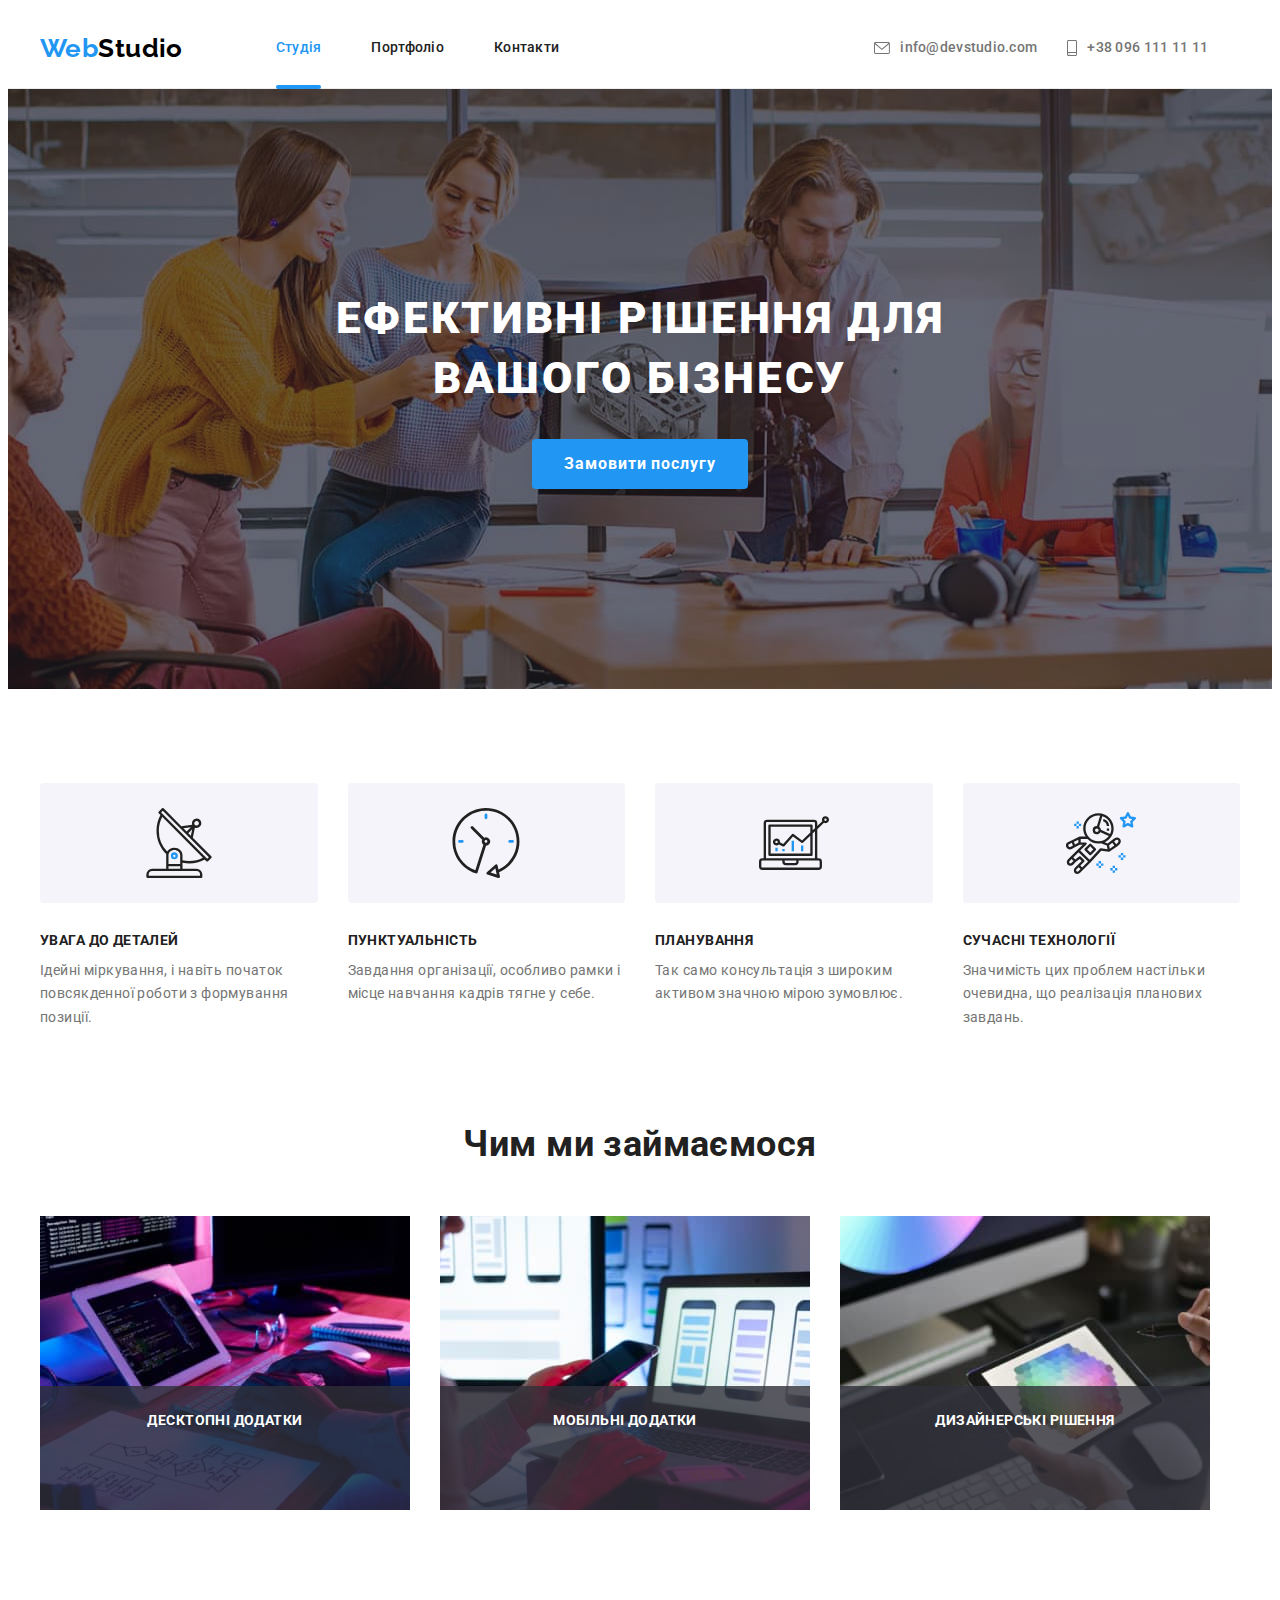
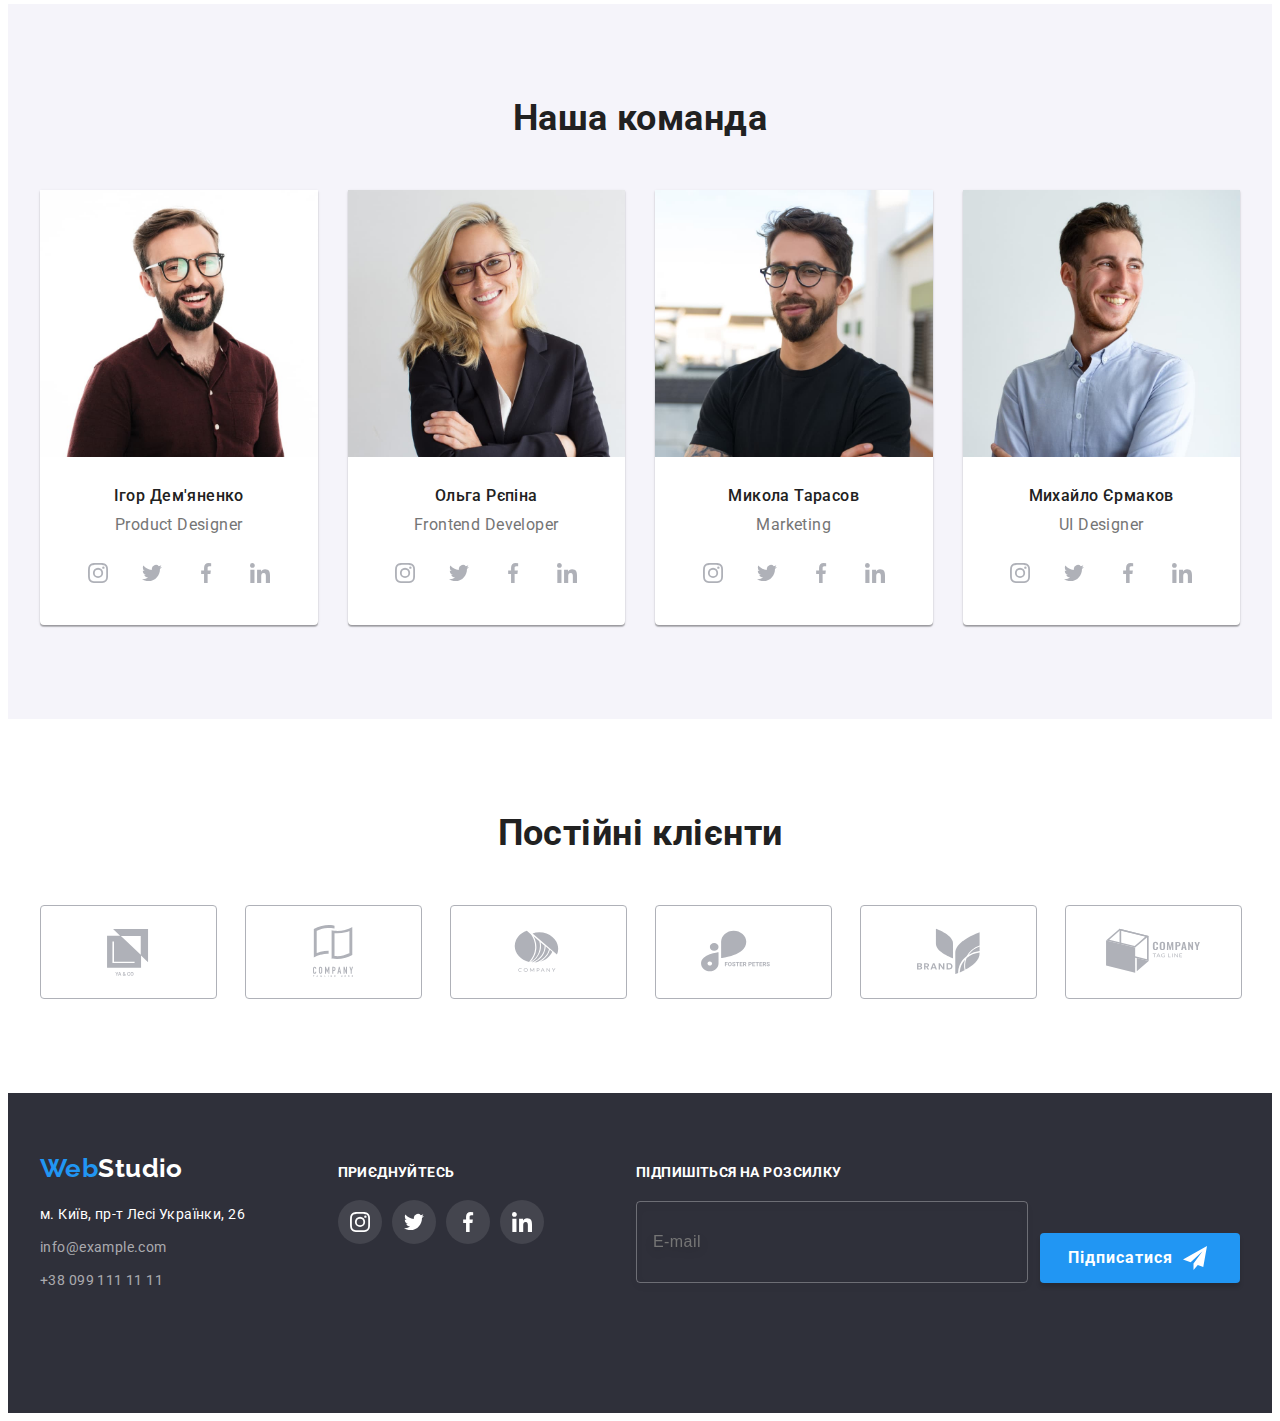
==== commit 3d606070: "fixed images" ====
--- a/index.html
+++ b/index.html
@@ -185,7 +185,7 @@
           <ul class="about-items list">
             <li class="about-items__item">
               <img
-                src="./images/skill_01.jpg"
+                src="./images/skills/skill_01.jpg"
                 alt="Програмування"
                 width="370"
                 height="294"
@@ -194,7 +194,7 @@
             </li>
             <li class="about-items__item">
               <img
-                src="./images/skill_02.jpg"
+                src="./images/skills/skill_02.jpg"
                 alt="Підбір теми"
                 width="370"
                 height="294"
@@ -203,7 +203,7 @@
             </li>
             <li class="about-items__item">
               <img
-                src="./images/skill_03.jpg"
+                src="./images/skills/skill_03.jpg"
                 alt="Підбір палітри кольорів"
                 width="370"
                 height="294"
@@ -221,7 +221,7 @@
           <ul class="team__items list">
             <li class="team__item">
               <img
-                src="./images/team_igor_pd.jpg"
+                src="./images/team/team_1.jpg"
                 alt="Чоловік в окулярах  та у коричневій сорочці"
                 width="270"
                 height="260"
@@ -280,7 +280,7 @@
             </li>
             <li class="team__item">
               <img
-                src="./images/team_olga_fd.jpg"
+                src="./images/team/team_2.jpg"
                 alt="Блондинка в окулярах і білій сорочці"
                 width="270"
                 height="260"
@@ -339,7 +339,7 @@
             </li>
             <li class="team__item">
               <img
-                src="./images/team_mikolay_m.jpg"
+                src="./images/team/team_3.jpg"
                 alt="Чоловік з короткою бородою у синій сорочці"
                 width="270"
                 height="260"
@@ -398,7 +398,7 @@
             </li>
             <li class="team__item">
               <img
-                src="./images/team_mihail_ui.jpg"
+                src="./images/team/team_4.jpg"
                 alt="Чоловік в окулярах з бородою та у чорній футболці"
                 width="270"
                 height="260"
--- a/css/main.min.css
+++ b/css/main.min.css
@@ -1 +1 @@
-:root{--primary-font: Roboto, sans-serif;--logo-font: Raleway, sans-serif;--primary-text-color: #757575;--title-text-color: #212121;--accent-text-color: #2196f3;--hero-text-color: #ffffff;--hero-background-color: #c4c4c4;--team-background-color: #f5f4fa;--footer-background-color: #2f303a;--btn-focus-background-color: #188ce8;--item: 3;--card-set-gap: 30px;--timing-function: cubic-bezier(0.4, 0, 0.2, 1)}.visually-hidden{position:absolute;white-space:nowrap;width:1px;height:1px;overflow:hidden;border:0;padding:0;clip:rect(0 0 0 0);-webkit-clip-path:inset(50%);clip-path:inset(50%);margin:-1px}body{font-family:var(--primary-font);font-size:14px;line-height:1.71;color:var(--primary-text-color);letter-spacing:.03em}.list{list-style:none;padding:0;margin:0}.line{text-decoration:none}h1,h2,h3,h4,h5,h6,p{margin:0}img{display:block;width:100%;height:auto}.container{padding-left:15px;padding-right:15px;margin-left:auto;margin-right:auto}@media screen and (min-width: 480px){.container{width:480px}}@media screen and (min-width: 768px){.container{width:768px}}@media screen and (min-width: 1200px){.container{width:1200px}}.section{padding-top:60px;padding-bottom:60px}@media screen and (min-width: 1200px){.section{padding-top:94px;padding-bottom:94px}}.flex-nav{display:-webkit-box;display:-ms-flexbox;display:flex;-webkit-box-align:center;-ms-flex-align:center;align-items:center}.hero__button,.modal-submit-btn,.subscribe-button{display:-webkit-inline-box;display:-ms-inline-flexbox;display:inline-flex;-webkit-box-align:center;-ms-flex-align:center;align-items:center;font-family:inherit;font-weight:700;font-size:16px;line-height:1.87;align-items:center;letter-spacing:.06em;color:var(--hero-text-color);background-color:var(--accent-text-color);cursor:pointer;border-radius:4px;border:none}.social{display:-webkit-box;display:-ms-flexbox;display:flex;-webkit-box-pack:center;-ms-flex-pack:center;justify-content:center;-webkit-box-align:center;-ms-flex-align:center;align-items:center;gap:10px}.social__item{display:-webkit-box;display:-ms-flexbox;display:flex}.social__icon{width:20px;height:20px;fill:currentColor}.social__link{display:-webkit-box;display:-ms-flexbox;display:flex;-webkit-box-pack:center;-ms-flex-pack:center;justify-content:center;-webkit-box-align:center;-ms-flex-align:center;align-items:center;width:44px;height:44px;color:#afb1b8;border-radius:50%;-webkit-transition:color 250ms var(--timing-function),background-color 250ms var(--timing-function);transition:color 250ms var(--timing-function),background-color 250ms var(--timing-function)}.social__link:hover,.social__link:focus{background-color:var(--accent-text-color);color:var(--hero-text-color)}@media screen and (min-width: 768px){.subscribe-form{display:-webkit-box;display:-ms-flexbox;display:flex}}@media screen and (max-width: 1199px){.subscribe-form{-webkit-box-orient:vertical;-webkit-box-direction:normal;-ms-flex-direction:column;flex-direction:column;-webkit-box-align:center;-ms-flex-align:center;align-items:center}}@media screen and (min-width: 1200px){.subscribe-form{-webkit-box-align:end;-ms-flex-align:end;align-items:flex-end}}@media screen and (min-width: 1200px){.subscribe-form__field{margin-right:12px}}.subscribe-form__label{display:block;margin-bottom:20px;font-size:14px;line-height:1.14;letter-spacing:.03em;text-transform:uppercase}.subscribe-form__input{-webkit-box-align:center;-ms-flex-align:center;align-items:center;padding:15px 16px;width:100%;height:50px;font-size:16px;line-height:1.25;letter-spacing:inherit;color:rgba(255,255,255,.6);background-color:rgba(0,0,0,0);border:1px solid rgba(255,255,255,.3);-webkit-filter:drop-shadow(0px 4px 4px rgba(0, 0, 0, 0.15));filter:drop-shadow(0px 4px 4px rgba(0, 0, 0, 0.15));border-radius:4px}@media screen and (min-width: 768px){.subscribe-form__input{width:450px}}@media screen and (max-width: 1199px){.subscribe-form__input{margin-bottom:20px}}@media screen and (min-width: 1200px){.subscribe-form__input{display:-webkit-box;display:-ms-flexbox;display:flex;width:358px}}.subscribe-button{width:200px;height:50px;padding:10px 28px;-webkit-box-shadow:0px 4px 4px rgba(0,0,0,.15);box-shadow:0px 4px 4px rgba(0,0,0,.15)}.subscribe-button__icon{width:24px;height:24px;margin-left:10px}.backdrop{position:fixed;top:0;left:0;width:100%;height:100%;background-color:rgba(0,0,0,.2);opacity:1;-webkit-transition:opacity 250ms var(--timing-function),visibility 250ms var(--timing-function);transition:opacity 250ms var(--timing-function),visibility 250ms var(--timing-function)}.backdrop__is-hidden .modal{-webkit-transform:translate(-50%, -50%) scale(0.7);transform:translate(-50%, -50%) scale(0.7)}.backdrop__is-hidden{opacity:0;visibility:hidden;pointer-events:none}.modal{position:absolute;left:50%;top:50%;width:528px;min-height:581px;padding:40px;background-color:#fff;-webkit-box-shadow:0px 1px 3px rgba(0,0,0,.12),0px 1px 1px rgba(0,0,0,.14),0px 2px 1px rgba(0,0,0,.2);box-shadow:0px 1px 3px rgba(0,0,0,.12),0px 1px 1px rgba(0,0,0,.14),0px 2px 1px rgba(0,0,0,.2);border-radius:4px;-webkit-transform:translate(-50%, -50%) scale(1);transform:translate(-50%, -50%) scale(1);-webkit-transition:-webkit-transform 400ms var(--timing-function);transition:-webkit-transform 400ms var(--timing-function);transition:transform 400ms var(--timing-function);transition:transform 400ms var(--timing-function), -webkit-transform 400ms var(--timing-function)}.modal-btn{position:absolute;top:8px;right:8px;z-index:100;display:-webkit-box;display:-ms-flexbox;display:flex;-webkit-box-pack:center;-ms-flex-pack:center;justify-content:center;-webkit-box-align:center;-ms-flex-align:center;align-items:center;width:30px;height:30px;padding:0;color:#000;background-color:rgba(0,0,0,0);border-radius:50%;border:1px solid rgba(0,0,0,.1);cursor:pointer;-webkit-transition:color 250ms var(--timing-function);transition:color 250ms var(--timing-function)}.modal-btn__icon{width:18px;height:18px;fill:currentColor}.modal-btn:hover,.modal-btn:focus{color:var(--accent-text-color)}.modal-form{display:-webkit-box;display:-ms-flexbox;display:flex;-webkit-box-orient:vertical;-webkit-box-direction:normal;-ms-flex-direction:column;flex-direction:column}.modal-form__title{display:block;margin-bottom:12px;font-size:20px;line-height:1.15;color:var(--title-text-color);text-align:center}.modal-form__input-group{display:-webkit-box;display:-ms-flexbox;display:flex;-webkit-box-orient:vertical;-webkit-box-direction:normal;-ms-flex-direction:column;flex-direction:column;gap:10px;margin-bottom:20px}.modal-form__field{display:block;position:relative}.modal-form__lable{display:block;margin-bottom:4px;font-size:12px;line-height:1.16;letter-spacing:.01em}.modal-form__input{width:100%;height:40px;padding:11px 12px;padding-left:42px;border:1px solid rgba(33,33,33,.2);border-radius:4px;outline:rgba(0,0,0,0);-webkit-transition:border-color 250ms var(--timing-function);transition:border-color 250ms var(--timing-function)}.modal-form__input:focus-within{border-color:var(--accent-text-color)}.modal-form__icon{position:absolute;top:50%;left:12px;width:18px;height:18px;-webkit-transition:fill 250ms var(--timing-function);transition:fill 250ms var(--timing-function)}.modal-form__input:focus+.modal-form__icon{fill:var(--accent-text-color)}.modal-form__textarea{display:block;width:100%;height:120px;padding:12px 16px;border:1px solid rgba(33,33,33,.2);border-radius:4px;outline:rgba(0,0,0,0);resize:none;-webkit-transition:border-color 250ms var(--timing-function);transition:border-color 250ms var(--timing-function)}.modal-form__textarea::-webkit-input-placeholder{font-size:12px;line-height:14px;letter-spacing:.01em;color:rgba(117,117,117,.5)}.modal-form__textarea::-moz-placeholder{font-size:12px;line-height:14px;letter-spacing:.01em;color:rgba(117,117,117,.5)}.modal-form__textarea:-ms-input-placeholder{font-size:12px;line-height:14px;letter-spacing:.01em;color:rgba(117,117,117,.5)}.modal-form__textarea::-ms-input-placeholder{font-size:12px;line-height:14px;letter-spacing:.01em;color:rgba(117,117,117,.5)}.modal-form__textarea::placeholder{font-size:12px;line-height:14px;letter-spacing:.01em;color:rgba(117,117,117,.5)}.modal-form__textarea:focus-within{border-color:var(--accent-text-color)}.checkbox{display:-webkit-box;display:-ms-flexbox;display:flex;-webkit-box-align:center;-ms-flex-align:center;align-items:center;-webkit-box-pack:center;-ms-flex-pack:center;justify-content:center;gap:8px;margin-bottom:30px}.checkbox__icon{display:block;width:16px;height:15px}.checkbox__input:focus+.checkbox__icon{outline:1px solid var(--title-text-color)}.checkbox__input:checked+.checkbox__icon .icon-uncheck{opacity:0;-webkit-transition:opacity 250ms var(--timing-function);transition:opacity 250ms var(--timing-function)}.icon-check{opacity:0;-webkit-transition:opacity 250ms var(--timing-function);transition:opacity 250ms var(--timing-function)}.checkbox__input:checked+.checkbox__icon .icon-check{opacity:1}.checkbox__text{-webkit-user-select:none;-moz-user-select:none;-ms-user-select:none;user-select:none}.checkbox__link--color{color:var(--accent-text-color);text-underline-position:under}.modal-submit-btn{padding:10px 52px;margin:0 auto;-webkit-box-shadow:0px 4px 4px rgba(0,0,0,.15);box-shadow:0px 4px 4px rgba(0,0,0,.15);-webkit-transition:250ms var(--timing-function);transition:250ms var(--timing-function)}.modal-submit-btn:hover,.modal-submit-btn:focus{background-color:var(--btn-focus-background-color)}.filter{display:-webkit-box;display:-ms-flexbox;display:flex;-ms-flex-wrap:wrap;flex-wrap:wrap;gap:8px;margin-bottom:40px}@media screen and (max-width: 767px){.filter{width:430px}}@media screen and (min-width: 768px){.filter{-webkit-box-pack:center;-ms-flex-pack:center;justify-content:center;margin-bottom:30px}}@media screen and (min-width: 1200px){.filter{margin-bottom:50px}}.filter__btn{padding:6px 22px;font-weight:500;font-size:16px;line-height:1.62;font-family:inherit;letter-spacing:.03em;color:var(--title-text-color);background-color:var(--team-background-color);cursor:pointer;border:none;border-radius:4px;-webkit-transition:color 250ms var(--timing-function),background-color 250ms var(--timing-function),-webkit-box-shadow 250ms var(--timing-function);transition:color 250ms var(--timing-function),background-color 250ms var(--timing-function),-webkit-box-shadow 250ms var(--timing-function);transition:color 250ms var(--timing-function),background-color 250ms var(--timing-function),box-shadow 250ms var(--timing-function);transition:color 250ms var(--timing-function),background-color 250ms var(--timing-function),box-shadow 250ms var(--timing-function),-webkit-box-shadow 250ms var(--timing-function)}.filter__btn:hover,.filter__btn:focus{color:var(--hero-text-color);background-color:var(--accent-text-color);-webkit-box-shadow:0px 3px 1px rgba(0,0,0,.1),0px 1px 2px rgba(0,0,0,.08),0px 2px 2px rgba(0,0,0,.12);box-shadow:0px 3px 1px rgba(0,0,0,.1),0px 1px 2px rgba(0,0,0,.08),0px 2px 2px rgba(0,0,0,.12)}@media screen and (min-width: 768px){.card-set{display:-webkit-box;display:-ms-flexbox;display:flex;-ms-flex-wrap:wrap;flex-wrap:wrap;gap:var(--card-set-gap)}}@media screen and (min-width: 768px){.card-set__item{--item: 2;-ms-flex-preferred-size:calc((100% - var(--card-set-gap)*(var(--item) - 1))/var(--item));flex-basis:calc((100% - var(--card-set-gap)*(var(--item) - 1))/var(--item))}}@media screen and (min-width: 1200px){.card-set__item{--item: 3: flex-basis: calc((100% - var(--card-set-gap) * (var(--item) - 1)) / var(--item))}}@media screen and (max-width: 767px){.card-set__item:not(:last-child){margin-bottom:30px}}.card-set__link{display:block;height:100%;color:var(--primary-text-color);-webkit-transition:-webkit-box-shadow 250ms var(--timing-function);transition:-webkit-box-shadow 250ms var(--timing-function);transition:box-shadow 250ms var(--timing-function);transition:box-shadow 250ms var(--timing-function), -webkit-box-shadow 250ms var(--timing-function)}.card-set__link:hover,.card-set__link:focus{-webkit-box-shadow:0px 1px 1px rgba(0,0,0,.12),0px 4px 4px rgba(0,0,0,.06),1px 4px 6px rgba(0,0,0,.16);box-shadow:0px 1px 1px rgba(0,0,0,.12),0px 4px 4px rgba(0,0,0,.06),1px 4px 6px rgba(0,0,0,.16)}@media screen and (min-width: 768px){.card-set__link{display:-webkit-box;display:-ms-flexbox;display:flex;-webkit-box-orient:vertical;-webkit-box-direction:normal;-ms-flex-direction:column;flex-direction:column}}.card{position:relative;overflow:hidden}.card::before{position:absolute;top:0;left:0;width:100%;height:100%;display:inline-block;content:"";background-color:rgba(33,150,243,.9);opacity:0;-webkit-transform:translateY(100%);transform:translateY(100%);-webkit-transition:opacity 250ms var(--timing-function),-webkit-transform 250ms var(--timing-function);transition:opacity 250ms var(--timing-function),-webkit-transform 250ms var(--timing-function);transition:transform 250ms var(--timing-function),opacity 250ms var(--timing-function);transition:transform 250ms var(--timing-function),opacity 250ms var(--timing-function),-webkit-transform 250ms var(--timing-function)}.card-set__link:hover .card::before,.card-set__link:focus .card::before{-webkit-transform:translateY(0);transform:translateY(0);opacity:1}.card__desc{position:absolute;top:0;left:0;padding:63px 24px;font-size:18px;line-height:1.55;letter-spacing:.03em;color:var(--hero-text-color);opacity:0;-webkit-transform:translateY(100%);transform:translateY(100%);-webkit-transition:opacity 250ms var(--timing-function),-webkit-transform 250ms var(--timing-function);transition:opacity 250ms var(--timing-function),-webkit-transform 250ms var(--timing-function);transition:transform 250ms var(--timing-function),opacity 250ms var(--timing-function);transition:transform 250ms var(--timing-function),opacity 250ms var(--timing-function),-webkit-transform 250ms var(--timing-function)}.card-set__link:hover .card__desc,.card-set__link:focus .card__desc{opacity:1;-webkit-transform:translateY(0);transform:translateY(0)}.card__wrapper{padding:20px 24px;border:1px solid #eee;border-top:none}@media screen and (min-width: 768px){.card__wrapper{-webkit-box-flex:1;-ms-flex-positive:1;flex-grow:1}}.card__title{margin-bottom:4px;font-size:18px;line-height:2;letter-spacing:.06em;color:var(--title-text-color)}.card__text{font-size:16px;line-height:1.87}@media screen and (max-width: 767px){.page-header__mobile-menu{display:none;position:absolute;top:0;left:0;width:100%;height:796px;z-index:40;padding:40px 48px;background-color:#fff;-webkit-box-shadow:0px 4px 8px rgba(0,0,0,.04),0px 2px 4px rgba(0,0,0,.08),0px 1px 3px rgba(0,0,0,.16);box-shadow:0px 4px 8px rgba(0,0,0,.04),0px 2px 4px rgba(0,0,0,.08),0px 1px 3px rgba(0,0,0,.16)}.page-header__mobile-menu.is-open{display:block;display:-webkit-box;display:-ms-flexbox;display:flex;-webkit-box-orient:vertical;-webkit-box-direction:normal;-ms-flex-direction:column;flex-direction:column}}@media screen and (min-width: 768px){.page-header__mobile-menu{display:-webkit-box;display:-ms-flexbox;display:flex;-webkit-box-align:center;-ms-flex-align:center;align-items:center;margin-left:88px}}@media screen and (min-width: 1200px){.page-header__mobile-menu{margin-left:93px}}.menu-btn{position:absolute;top:10px;right:15px;z-index:50;display:-webkit-inline-box;display:-ms-inline-flexbox;display:inline-flex;margin:0;padding:0;border:none;background-color:rgba(0,0,0,0);color:var(--title-text-color)}.menu-btn__icon-close{fill:currentColor}.menu-btn:active{color:var(--accent-text-color)}@media screen and (max-width: 767px){.menu-btn__icon{width:40px;height:40px}.menu-btn__icon-close{display:none}.menu-btn.is-open .menu-btn__icon-close{display:block;color:currentColor}.menu-btn.is-open .menu-btn__icon-menu{display:none}}@media screen and (min-width: 768px){.menu-btn{display:none}}.social-mobile{display:-webkit-box;display:-ms-flexbox;display:flex;-ms-flex-wrap:wrap;flex-wrap:wrap;gap:10px}@media screen and (min-width: 768px){.social-mobile{display:none}}.social-mobile__item:not(:last-child) .social-mobile__link::after{content:"";display:block;width:1px;margin-left:10px;background-color:rgba(33,33,33,.2)}.social-mobile__link{display:-webkit-box;display:-ms-flexbox;display:flex;font-weight:500;font-size:18px;line-height:1.22;letter-spacing:.02em;color:var(--accent-text-color)}.page-header{border-bottom:1px solid #ececec;position:relative}.page-header__container{height:60px}@media screen and (min-width: 768px){.page-header__container{display:-webkit-box;display:-ms-flexbox;display:flex}}@media screen and (min-width: 768px){.page-header__container{height:80px}}@media screen and (max-width: 767px){.site-nav{margin-bottom:auto}}@media screen and (min-width: 1200px){.site-nav{margin-right:auto}}@media screen and (min-width: 768px){.site-nav__items{display:-webkit-box;display:-ms-flexbox;display:flex;gap:50px}}.site-nav__link{display:inline-block;padding-bottom:32px;font-weight:500;font-size:40px;line-height:1.14;letter-spacing:.02em;color:var(--title-text-color);-webkit-transition:color 250ms var(--timing-function);transition:color 250ms var(--timing-function)}.site-nav__link:hover,.site-nav__link:focus{color:var(--accent-text-color)}.site-nav__link--current{color:var(--accent-text-color)}@media screen and (min-width: 768px){.site-nav__link{position:relative;padding-top:32px;font-size:14px}.site-nav__link--current::after{display:inline-block;content:"";position:absolute;left:0;bottom:-1px;width:100%;height:4px;background-color:var(--accent-text-color);border-radius:2px}}.contacts{display:-webkit-box;display:-ms-flexbox;display:flex}@media screen and (max-width: 767px){.contacts{-ms-flex-wrap:wrap-reverse;flex-wrap:wrap-reverse;margin-bottom:64px}}@media screen and (min-width: 768px){.contacts{-webkit-box-orient:vertical;-webkit-box-direction:normal;-ms-flex-direction:column;flex-direction:column;margin-left:96px;-webkit-box-pack:center;-ms-flex-pack:center;justify-content:center;-webkit-box-align:start;-ms-flex-align:start;align-items:flex-start}}@media screen and (min-width: 1200px){.contacts{-webkit-box-orient:horizontal;-webkit-box-direction:normal;-ms-flex-direction:row;flex-direction:row;-webkit-box-align:center;-ms-flex-align:center;align-items:center;gap:30px;margin-left:315px}}@media screen and (max-width: 767px){.contacts__icon{display:none}}@media screen and (min-width: 768px){.contacts__icon{margin-right:8px;fill:currentColor}}@media screen and (min-width: 1200px){.contacts__icon{margin-right:10px}}@media screen and (min-width: 768px){.contacts__item:not(:last-child){margin-bottom:10px}}@media screen and (min-width: 1200px){.contacts__item:not(:last-child){margin-bottom:0}}@media screen and (max-width: 767px){.contacts__item:not(:first-child){margin-bottom:32px}}.contacts__link{display:-webkit-box;display:-ms-flexbox;display:flex;font-weight:500;font-size:24px;line-height:1.14;letter-spacing:.02em;color:var(--primary-text-color);-webkit-transition:color 250ms var(--timing-function);transition:color 250ms var(--timing-function)}@media screen and (min-width: 768px){.contacts__link:hover,.contacts__link:focus{color:var(--accent-text-color)}}@media screen and (min-width: 768px){.contacts__link{-webkit-box-pack:center;-ms-flex-pack:center;justify-content:center;-webkit-box-align:center;-ms-flex-align:center;align-items:center;font-size:12px}}@media screen and (min-width: 1200px){.contacts__link{font-size:14px;padding-top:32px;padding-bottom:32px}}@media screen and (max-width: 767px){.contacts__link--accent{font-size:34px;line-height:1.17;color:var(--accent-text-color)}}.logo{font-family:var(--logo-font);font-weight:700;font-size:24px;line-height:1.19;color:var(--accent-text-color)}@media screen and (min-width: 1200px){.logo{font-size:26px}}.logo__text--accent{color:#000}.hero{margin-left:auto;margin-right:auto;background-image:-webkit-gradient(linear, left top, right top, from(rgba(47, 48, 58, 0.4)), to(rgba(47, 48, 58, 0.4))),url(../images/hero/hero_bg.jpg);background-image:linear-gradient(to right, rgba(47, 48, 58, 0.4), rgba(47, 48, 58, 0.4)),url(../images/hero/hero_bg.jpg);background-repeat:no-repeat;background-position:center;background-size:cover;padding-top:118px;padding-bottom:118px;background-color:var(--hero-background-color);text-align:center}@media screen and (min-width: 1200px){.hero{padding-top:200px;padding-bottom:200px}}.hero__title{max-width:360px;margin-left:auto;margin-right:auto;margin-bottom:30px;color:var(--hero-text-color);font-weight:900;font-size:26px;line-height:1.36;letter-spacing:.06em;text-transform:uppercase}@media screen and (min-width: 1200px){.hero__title{max-width:696px;font-size:44px}}.hero__button{padding:10px 32px;-webkit-transition:background-color 250ms var(--timing-function),-webkit-box-shadow 250ms var(--timing-function);transition:background-color 250ms var(--timing-function),-webkit-box-shadow 250ms var(--timing-function);transition:background-color 250ms var(--timing-function),box-shadow 250ms var(--timing-function);transition:background-color 250ms var(--timing-function),box-shadow 250ms var(--timing-function),-webkit-box-shadow 250ms var(--timing-function)}.hero__button:hover,.hero__button:focus{background-color:var(--btn-focus-background-color);-webkit-box-shadow:0px 4px 4px rgba(0,0,0,.15);box-shadow:0px 4px 4px rgba(0,0,0,.15)}.benefits__items{gap:var(--card-set-gap)}@media screen and (max-width: 767px){.benefits__items{width:100%}}@media screen and (min-width: 768px){.benefits__items{display:-webkit-box;display:-ms-flexbox;display:flex;-ms-flex-wrap:wrap;flex-wrap:wrap}}@media screen and (max-width: 767px){.benefits__items .benefits__item:not(:last-child){margin-bottom:30px}}@media screen and (min-width: 768px){.benefits__items .benefits__item{--item: 2;-ms-flex-preferred-size:calc((100% - var(--card-set-gap)*(var(--item) - 1))/var(--item));flex-basis:calc((100% - var(--card-set-gap)*(var(--item) - 1))/var(--item))}}@media screen and (min-width: 1200px){.benefits__items .benefits__item{--item: 4;-ms-flex-preferred-size:calc((100% - var(--card-set-gap)*(var(--item) - 1))/var(--item));flex-basis:calc((100% - var(--card-set-gap)*(var(--item) - 1))/var(--item))}}.benefits__thumb{display:-webkit-box;display:-ms-flexbox;display:flex;height:120px;-webkit-box-pack:center;-ms-flex-pack:center;justify-content:center;-webkit-box-align:center;-ms-flex-align:center;align-items:center;margin-bottom:var(--card-set-gap);background-color:var(--team-background-color);border-radius:4px}.benefits__icon{width:70px;height:70px}.benefits__title{margin-bottom:10px;font-size:14px;line-height:1.14;color:var(--title-text-color);text-transform:uppercase}@media screen and (max-width: 767px){.benefits__title{text-align:center}}.about{padding-top:0}@media screen and (max-width: 1199px){.about{display:none}}.about__title{margin-bottom:50px;font-size:36px;line-height:1.16;color:var(--title-text-color);text-align:center}.about-items{display:-webkit-box;display:-ms-flexbox;display:flex;gap:var(--card-set-gap)}.about-items__item{position:relative}.about-items__subtitle{position:absolute;bottom:0;left:0;width:100%;height:70px;padding:27px 0;font-size:14px;line-height:1.14;letter-spacing:.03em;color:var(--hero-text-color);background-color:rgba(47,48,58,.8);text-align:center;text-transform:uppercase}.team{background-color:var(--team-background-color)}.team__headline{margin-bottom:30px;color:var(--title-text-color);font-size:28px;line-height:1.16;text-align:center}@media screen and (min-width: 1200px){.team__headline{font-size:36px;margin-bottom:50px}}@media screen and (min-width: 768px){.team__items{display:-webkit-box;display:-ms-flexbox;display:flex;-ms-flex-wrap:wrap;flex-wrap:wrap;gap:var(--card-set-gap)}}.team__item{background-color:var(--hero-text-color);-webkit-box-shadow:0px 1px 3px rgba(0,0,0,.12),0px 1px 1px rgba(0,0,0,.14),0px 2px 1px rgba(0,0,0,.2);box-shadow:0px 1px 3px rgba(0,0,0,.12),0px 1px 1px rgba(0,0,0,.14),0px 2px 1px rgba(0,0,0,.2);border-radius:0px 0px 4px 4px}@media screen and (max-width: 767px){.team__item:not(:last-child){margin-bottom:30px}}@media screen and (min-width: 768px){.team__item{--item: 2;-ms-flex-preferred-size:calc((100% - var(--card-set-gap)*(var(--item) - 1))/var(--item));flex-basis:calc((100% - var(--card-set-gap)*(var(--item) - 1))/var(--item))}}@media screen and (min-width: 1200px){.team__item{--item: 4;-ms-flex-preferred-size:calc((100% - var(--card-set-gap)*(var(--item) - 1))/var(--item));flex-basis:calc((100% - var(--card-set-gap)*(var(--item) - 1))/var(--item))}}.team__title{margin-bottom:10px;font-weight:500;font-size:16px;line-height:1.18;color:var(--title-text-color);text-align:center}.team__text{font-size:16px;line-height:1.18;text-align:center;margin-bottom:16px}.team__wrapper{padding-top:30px;padding-right:5px;padding-bottom:30px;padding-left:5px}.client__headline{margin-bottom:30px;font-size:28px;line-height:1.16;color:var(--title-text-color);text-align:center}@media screen and (min-width: 1200px){.client__headline{font-size:36px;margin-bottom:50px}}.client__items{display:-webkit-box;display:-ms-flexbox;display:flex;-ms-flex-wrap:wrap;flex-wrap:wrap;-webkit-box-pack:center;-ms-flex-pack:center;justify-content:center;gap:var(--card-set-gap)}.client__item{--item: 2;-ms-flex-preferred-size:calc((100% - var(--card-set-gap)*(var(--item) - 1))/var(--item));flex-basis:calc((100% - var(--card-set-gap)*(var(--item) - 1))/var(--item))}@media screen and (min-width: 768px){.client__item{--item: 3;-ms-flex-preferred-size:calc((100% - var(--card-set-gap)*(var(--item) - 1))/var(--item));flex-basis:calc((100% - var(--card-set-gap)*(var(--item) - 1))/var(--item))}}@media screen and (min-width: 1200px){.client__item{--item: 6;-ms-flex-preferred-size:calc((100% - var(--card-set-gap)*(var(--item) - 1))/var(--item));flex-basis:calc((100% - var(--card-set-gap)*(var(--item) - 1))/var(--item))}}.client__icon{width:100%;height:60px;fill:currentColor}.client__link{display:-webkit-box;display:-ms-flexbox;display:flex;-webkit-box-pack:center;-ms-flex-pack:center;justify-content:center;-webkit-box-align:center;-ms-flex-align:center;align-items:center;width:100%;height:92px;color:#afb1b8;border:1px solid #afb1b8;border-radius:4px;-webkit-transition:color 250ms var(--timing-function),border-color 250ms var(--timing-function);transition:color 250ms var(--timing-function),border-color 250ms var(--timing-function)}.client__link:hover,.client__link:focus{color:var(--accent-text-color);border-color:var(--accent-text-color)}.page-footer{padding-top:60px;padding-bottom:60px;font-weight:400;font-size:14px;line-height:1.71;color:var(--hero-text-color);background-color:var(--footer-background-color)}@media screen and (max-width: 1199px){.page-footer{text-align:center}}@media screen and (min-width: 768px){.page-footer__container{display:-webkit-box;display:-ms-flexbox;display:flex;-webkit-box-align:baseline;-ms-flex-align:baseline;align-items:baseline}}@media screen and (max-width: 1199px){.page-footer__container{-ms-flex-wrap:wrap;flex-wrap:wrap;-ms-flex-pack:distribute;justify-content:space-around}}@media screen and (min-width: 1200px){.page-footer__container{-webkit-box-pack:justify;-ms-flex-pack:justify;justify-content:space-between}}.page-footer__logo{display:inline-block;margin-bottom:20px}.page-footer__logo--accent{color:var(--hero-text-color)}.page-footer__social--color{color:var(--hero-text-color);background-color:rgba(255,255,255,.1)}.page-footer__thumb{margin-bottom:60px}.address{font-style:normal}.address__link{display:inline-block;font-weight:400;font-size:14px;line-height:1.71;color:rgba(255,255,255,.6);-webkit-transition:color 250ms var(--timing-function);transition:color 250ms var(--timing-function)}.address__link:hover,.address__link:focus{color:var(--accent-text-color)}.address__link:not(:last-child){margin-bottom:8px}@media screen and (min-width: 1200px){.address__link:not(:last-child){margin-bottom:9px}}.address__link--accent{color:var(--hero-text-color)}@media screen and (max-width: 767px){.connect{margin-bottom:60px}}.connect__title{font-size:14px;line-height:16px;letter-spacing:.03em;text-transform:uppercase;margin-bottom:20px}/*# sourceMappingURL=main.min.css.map */+:root{--primary-font: Roboto, sans-serif;--logo-font: Raleway, sans-serif;--primary-text-color: #757575;--title-text-color: #212121;--accent-text-color: #2196f3;--hero-text-color: #ffffff;--hero-background-color: #c4c4c4;--team-background-color: #f5f4fa;--footer-background-color: #2f303a;--btn-focus-background-color: #188ce8;--item: 3;--card-set-gap: 30px;--timing-function: cubic-bezier(0.4, 0, 0.2, 1)}.visually-hidden{position:absolute;white-space:nowrap;width:1px;height:1px;overflow:hidden;border:0;padding:0;clip:rect(0 0 0 0);-webkit-clip-path:inset(50%);clip-path:inset(50%);margin:-1px}body{font-family:var(--primary-font);font-size:14px;line-height:1.71;color:var(--primary-text-color);letter-spacing:.03em}.list{list-style:none;padding:0;margin:0}.line{text-decoration:none}h1,h2,h3,h4,h5,h6,p{margin:0}img{display:block;width:100%;height:auto}.container{padding-left:15px;padding-right:15px;margin-left:auto;margin-right:auto}@media screen and (min-width: 480px){.container{width:480px}}@media screen and (min-width: 768px){.container{width:768px}}@media screen and (min-width: 1200px){.container{width:1200px}}.section{padding-top:60px;padding-bottom:60px}@media screen and (min-width: 1200px){.section{padding-top:94px;padding-bottom:94px}}.flex-nav{display:-webkit-box;display:-ms-flexbox;display:flex;-webkit-box-align:center;-ms-flex-align:center;align-items:center}.hero__button,.modal-submit-btn,.subscribe-button{display:-webkit-inline-box;display:-ms-inline-flexbox;display:inline-flex;-webkit-box-align:center;-ms-flex-align:center;align-items:center;font-family:inherit;font-weight:700;font-size:16px;line-height:1.87;align-items:center;letter-spacing:.06em;color:var(--hero-text-color);background-color:var(--accent-text-color);cursor:pointer;border-radius:4px;border:none}.social{display:-webkit-box;display:-ms-flexbox;display:flex;-webkit-box-pack:center;-ms-flex-pack:center;justify-content:center;-webkit-box-align:center;-ms-flex-align:center;align-items:center;gap:10px}.social__item{display:-webkit-box;display:-ms-flexbox;display:flex}.social__icon{width:20px;height:20px;fill:currentColor}.social__link{display:-webkit-box;display:-ms-flexbox;display:flex;-webkit-box-pack:center;-ms-flex-pack:center;justify-content:center;-webkit-box-align:center;-ms-flex-align:center;align-items:center;width:44px;height:44px;color:#afb1b8;border-radius:50%;-webkit-transition:color 250ms var(--timing-function),background-color 250ms var(--timing-function);transition:color 250ms var(--timing-function),background-color 250ms var(--timing-function)}.social__link:hover,.social__link:focus{background-color:var(--accent-text-color);color:var(--hero-text-color)}@media screen and (min-width: 768px){.subscribe-form{display:-webkit-box;display:-ms-flexbox;display:flex}}@media screen and (max-width: 1199px){.subscribe-form{-webkit-box-orient:vertical;-webkit-box-direction:normal;-ms-flex-direction:column;flex-direction:column;-webkit-box-align:center;-ms-flex-align:center;align-items:center}}@media screen and (min-width: 1200px){.subscribe-form{-webkit-box-align:end;-ms-flex-align:end;align-items:flex-end}}@media screen and (min-width: 1200px){.subscribe-form__field{margin-right:12px}}.subscribe-form__label{display:block;margin-bottom:20px;font-size:14px;line-height:1.14;letter-spacing:.03em;text-transform:uppercase}.subscribe-form__input{-webkit-box-align:center;-ms-flex-align:center;align-items:center;padding:15px 16px;width:100%;height:50px;font-size:16px;line-height:1.25;letter-spacing:inherit;color:rgba(255,255,255,.6);background-color:rgba(0,0,0,0);border:1px solid rgba(255,255,255,.3);-webkit-filter:drop-shadow(0px 4px 4px rgba(0, 0, 0, 0.15));filter:drop-shadow(0px 4px 4px rgba(0, 0, 0, 0.15));border-radius:4px}@media screen and (min-width: 768px){.subscribe-form__input{width:450px}}@media screen and (max-width: 1199px){.subscribe-form__input{margin-bottom:20px}}@media screen and (min-width: 1200px){.subscribe-form__input{display:-webkit-box;display:-ms-flexbox;display:flex;width:358px}}.subscribe-button{width:200px;height:50px;padding:10px 28px;-webkit-box-shadow:0px 4px 4px rgba(0,0,0,.15);box-shadow:0px 4px 4px rgba(0,0,0,.15)}.subscribe-button__icon{width:24px;height:24px;margin-left:10px}.backdrop{position:fixed;top:0;left:0;z-index:200;width:100%;height:100%;background-color:rgba(0,0,0,.2);overflow-y:scroll;opacity:1;-webkit-transition:opacity 250ms var(--timing-function),visibility 250ms var(--timing-function);transition:opacity 250ms var(--timing-function),visibility 250ms var(--timing-function)}@media screen and (max-width: 767px){.backdrop{padding:94px 15px}}@media screen and (min-width: 768px){.backdrop__is-hidden .modal{-webkit-transform:translate(-50%, -50%) scale(0.7);transform:translate(-50%, -50%) scale(0.7)}}.backdrop__is-hidden{opacity:0;visibility:hidden;pointer-events:none}.modal{position:relative;max-width:450px;min-height:609px;padding:40px;background-color:#fff;-webkit-box-shadow:0px 1px 3px rgba(0,0,0,.12),0px 1px 1px rgba(0,0,0,.14),0px 2px 1px rgba(0,0,0,.2);box-shadow:0px 1px 3px rgba(0,0,0,.12),0px 1px 1px rgba(0,0,0,.14),0px 2px 1px rgba(0,0,0,.2);border-radius:4px}@media screen and (min-width: 768px){.modal{position:absolute;left:50%;top:50%;min-width:450px;-webkit-transform:translate(-50%, -50%) scale(1);transform:translate(-50%, -50%) scale(1);-webkit-transition:-webkit-transform 400ms var(--timing-function);transition:-webkit-transform 400ms var(--timing-function);transition:transform 400ms var(--timing-function);transition:transform 400ms var(--timing-function), -webkit-transform 400ms var(--timing-function)}}@media screen and (min-width: 1200px){.modal{min-width:528px;min-height:581px}}.modal-btn{position:absolute;top:8px;right:8px;z-index:100;display:-webkit-box;display:-ms-flexbox;display:flex;-webkit-box-pack:center;-ms-flex-pack:center;justify-content:center;-webkit-box-align:center;-ms-flex-align:center;align-items:center;width:30px;height:30px;padding:0;color:#000;background-color:rgba(0,0,0,0);border-radius:50%;border:1px solid rgba(0,0,0,.1);cursor:pointer;-webkit-transition:color 250ms var(--timing-function);transition:color 250ms var(--timing-function)}.modal-btn__icon{width:18px;height:18px;fill:currentColor}.modal-btn:hover,.modal-btn:focus{color:var(--accent-text-color)}.modal-form{display:-webkit-box;display:-ms-flexbox;display:flex;-webkit-box-orient:vertical;-webkit-box-direction:normal;-ms-flex-direction:column;flex-direction:column}.modal-form__title{display:block;margin-bottom:12px;font-size:20px;line-height:1.5;color:var(--title-text-color);text-align:center}@media screen and (min-width: 1200px){.modal-form__title{line-height:1.15}}.modal-form__input-group{display:-webkit-box;display:-ms-flexbox;display:flex;-webkit-box-orient:vertical;-webkit-box-direction:normal;-ms-flex-direction:column;flex-direction:column;gap:10px;margin-bottom:20px}.modal-form__field{display:block;position:relative}.modal-form__lable{display:block;margin-bottom:4px;font-size:12px;line-height:1.16;letter-spacing:.01em}.modal-form__input{width:100%;height:40px;padding:11px 12px;padding-left:42px;border:1px solid rgba(33,33,33,.2);border-radius:4px;outline:rgba(0,0,0,0);-webkit-transition:border-color 250ms var(--timing-function);transition:border-color 250ms var(--timing-function)}.modal-form__input:focus-within{border-color:var(--accent-text-color)}.modal-form__icon{position:absolute;top:50%;left:12px;width:18px;height:18px;-webkit-transition:fill 250ms var(--timing-function);transition:fill 250ms var(--timing-function)}.modal-form__input:focus+.modal-form__icon{fill:var(--accent-text-color)}.modal-form__textarea{display:block;width:100%;height:120px;padding:12px 16px;border:1px solid rgba(33,33,33,.2);border-radius:4px;outline:rgba(0,0,0,0);resize:none;-webkit-transition:border-color 250ms var(--timing-function);transition:border-color 250ms var(--timing-function)}.modal-form__textarea::-webkit-input-placeholder{font-size:12px;line-height:14px;letter-spacing:.01em;color:rgba(117,117,117,.5)}.modal-form__textarea::-moz-placeholder{font-size:12px;line-height:14px;letter-spacing:.01em;color:rgba(117,117,117,.5)}.modal-form__textarea:-ms-input-placeholder{font-size:12px;line-height:14px;letter-spacing:.01em;color:rgba(117,117,117,.5)}.modal-form__textarea::-ms-input-placeholder{font-size:12px;line-height:14px;letter-spacing:.01em;color:rgba(117,117,117,.5)}.modal-form__textarea::placeholder{font-size:12px;line-height:14px;letter-spacing:.01em;color:rgba(117,117,117,.5)}.modal-form__textarea:focus-within{border-color:var(--accent-text-color)}.checkbox{display:-webkit-box;display:-ms-flexbox;display:flex;-webkit-box-align:center;-ms-flex-align:center;align-items:center;-webkit-box-pack:center;-ms-flex-pack:center;justify-content:center;gap:8px;margin-bottom:30px}.checkbox__icon{display:-webkit-box;display:-ms-flexbox;display:flex;-ms-flex-negative:0;flex-shrink:0;width:16px;height:15px}.checkbox__input:focus+.checkbox__icon{outline:1px solid var(--title-text-color)}.checkbox__input:checked+.checkbox__icon .icon-uncheck{opacity:0;-webkit-transition:opacity 250ms var(--timing-function);transition:opacity 250ms var(--timing-function)}.icon-check{opacity:0;-webkit-transition:opacity 250ms var(--timing-function);transition:opacity 250ms var(--timing-function)}.checkbox__input:checked+.checkbox__icon .icon-check{opacity:1}.checkbox__text{-webkit-user-select:none;-moz-user-select:none;-ms-user-select:none;user-select:none;font-size:12px;line-height:1.16}@media screen and (min-width: 1200px){.checkbox__text{font-size:14px;line-height:1.71}}.checkbox__link--color{color:var(--accent-text-color);text-underline-position:under}.modal-submit-btn{padding:10px 52px;margin:0 auto;-webkit-box-shadow:0px 4px 4px rgba(0,0,0,.15);box-shadow:0px 4px 4px rgba(0,0,0,.15);-webkit-transition:background-color 250ms var(--timing-function);transition:background-color 250ms var(--timing-function)}.modal-submit-btn:hover,.modal-submit-btn:focus{background-color:var(--btn-focus-background-color)}.filter{display:-webkit-box;display:-ms-flexbox;display:flex;-ms-flex-wrap:wrap;flex-wrap:wrap;gap:8px;margin-bottom:40px}@media screen and (max-width: 767px){.filter{max-width:430px}}@media screen and (min-width: 768px){.filter{-webkit-box-pack:center;-ms-flex-pack:center;justify-content:center;margin-bottom:30px}}@media screen and (min-width: 1200px){.filter{margin-bottom:50px}}.filter__btn{padding:6px 22px;font-weight:500;font-size:16px;line-height:1.62;font-family:inherit;letter-spacing:.03em;color:var(--title-text-color);background-color:var(--team-background-color);cursor:pointer;border:none;border-radius:4px;-webkit-transition:color 250ms var(--timing-function),background-color 250ms var(--timing-function),-webkit-box-shadow 250ms var(--timing-function);transition:color 250ms var(--timing-function),background-color 250ms var(--timing-function),-webkit-box-shadow 250ms var(--timing-function);transition:color 250ms var(--timing-function),background-color 250ms var(--timing-function),box-shadow 250ms var(--timing-function);transition:color 250ms var(--timing-function),background-color 250ms var(--timing-function),box-shadow 250ms var(--timing-function),-webkit-box-shadow 250ms var(--timing-function)}.filter__btn:hover,.filter__btn:focus{color:var(--hero-text-color);background-color:var(--accent-text-color);-webkit-box-shadow:0px 3px 1px rgba(0,0,0,.1),0px 1px 2px rgba(0,0,0,.08),0px 2px 2px rgba(0,0,0,.12);box-shadow:0px 3px 1px rgba(0,0,0,.1),0px 1px 2px rgba(0,0,0,.08),0px 2px 2px rgba(0,0,0,.12)}@media screen and (min-width: 768px){.card-set{display:-webkit-box;display:-ms-flexbox;display:flex;-ms-flex-wrap:wrap;flex-wrap:wrap;gap:var(--card-set-gap)}}@media screen and (min-width: 768px){.card-set__item{--item: 2;-ms-flex-preferred-size:calc((100% - var(--card-set-gap)*(var(--item) - 1))/var(--item));flex-basis:calc((100% - var(--card-set-gap)*(var(--item) - 1))/var(--item))}}@media screen and (min-width: 1200px){.card-set__item{--item: 3: flex-basis: calc((100% - var(--card-set-gap) * (var(--item) - 1)) / var(--item))}}@media screen and (max-width: 767px){.card-set__item:not(:last-child){margin-bottom:30px}}.card-set__link{display:block;width:100%;height:100%;color:var(--primary-text-color);-webkit-transition:-webkit-box-shadow 250ms var(--timing-function);transition:-webkit-box-shadow 250ms var(--timing-function);transition:box-shadow 250ms var(--timing-function);transition:box-shadow 250ms var(--timing-function), -webkit-box-shadow 250ms var(--timing-function)}.card-set__link:hover,.card-set__link:focus{-webkit-box-shadow:0px 1px 1px rgba(0,0,0,.12),0px 4px 4px rgba(0,0,0,.06),1px 4px 6px rgba(0,0,0,.16);box-shadow:0px 1px 1px rgba(0,0,0,.12),0px 4px 4px rgba(0,0,0,.06),1px 4px 6px rgba(0,0,0,.16)}@media screen and (min-width: 768px){.card-set__link{display:-webkit-box;display:-ms-flexbox;display:flex;-webkit-box-orient:vertical;-webkit-box-direction:normal;-ms-flex-direction:column;flex-direction:column}}.card{position:relative;overflow:hidden}.card::before{position:absolute;top:0;left:0;width:100%;height:100%;display:inline-block;content:"";background-color:rgba(33,150,243,.9);opacity:0;-webkit-transform:translateY(100%);transform:translateY(100%);-webkit-transition:opacity 250ms var(--timing-function),-webkit-transform 250ms var(--timing-function);transition:opacity 250ms var(--timing-function),-webkit-transform 250ms var(--timing-function);transition:transform 250ms var(--timing-function),opacity 250ms var(--timing-function);transition:transform 250ms var(--timing-function),opacity 250ms var(--timing-function),-webkit-transform 250ms var(--timing-function)}.card-set__link:hover .card::before,.card-set__link:focus .card::before{-webkit-transform:translateY(0);transform:translateY(0);opacity:1}.card__desc{position:absolute;top:0;left:0;padding:63px 24px;font-size:18px;line-height:1.55;letter-spacing:.03em;color:var(--hero-text-color);opacity:0;-webkit-transform:translateY(100%);transform:translateY(100%);-webkit-transition:opacity 250ms var(--timing-function),-webkit-transform 250ms var(--timing-function);transition:opacity 250ms var(--timing-function),-webkit-transform 250ms var(--timing-function);transition:transform 250ms var(--timing-function),opacity 250ms var(--timing-function);transition:transform 250ms var(--timing-function),opacity 250ms var(--timing-function),-webkit-transform 250ms var(--timing-function)}.card-set__link:hover .card__desc,.card-set__link:focus .card__desc{opacity:1;-webkit-transform:translateY(0);transform:translateY(0)}.card__wrapper{padding:20px 24px;border:1px solid #eee;border-top:none}@media screen and (min-width: 768px){.card__wrapper{-webkit-box-flex:1;-ms-flex-positive:1;flex-grow:1}}.card__title{margin-bottom:4px;font-size:18px;line-height:2;letter-spacing:.06em;color:var(--title-text-color)}.card__text{font-size:16px;line-height:1.87}@media screen and (max-width: 767px){.page-header__mobile-menu{display:none;position:absolute;top:0;left:0;width:100%;height:796px;z-index:40;padding:40px 48px;background-color:#fff;-webkit-box-shadow:0px 4px 8px rgba(0,0,0,.04),0px 2px 4px rgba(0,0,0,.08),0px 1px 3px rgba(0,0,0,.16);box-shadow:0px 4px 8px rgba(0,0,0,.04),0px 2px 4px rgba(0,0,0,.08),0px 1px 3px rgba(0,0,0,.16)}.page-header__mobile-menu.is-open{display:block;display:-webkit-box;display:-ms-flexbox;display:flex;-webkit-box-orient:vertical;-webkit-box-direction:normal;-ms-flex-direction:column;flex-direction:column}}@media screen and (min-width: 768px){.page-header__mobile-menu{display:-webkit-box;display:-ms-flexbox;display:flex;-webkit-box-align:center;-ms-flex-align:center;align-items:center;margin-left:88px}}@media screen and (min-width: 1200px){.page-header__mobile-menu{margin-left:93px}}.menu-btn{position:absolute;top:10px;right:15px;z-index:50;display:-webkit-inline-box;display:-ms-inline-flexbox;display:inline-flex;margin:0;padding:0;border:none;background-color:rgba(0,0,0,0);color:var(--title-text-color);-webkit-transition:color 250ms var(--timing-function);transition:color 250ms var(--timing-function)}.menu-btn__icon-close{fill:currentColor}.menu-btn:active{color:var(--accent-text-color)}@media screen and (max-width: 767px){.menu-btn__icon{width:40px;height:40px}.menu-btn__icon-close{display:none}.menu-btn.is-open .menu-btn__icon-close{display:block;color:currentColor}.menu-btn.is-open .menu-btn__icon-menu{display:none}}@media screen and (min-width: 768px){.menu-btn{display:none}}.social-mobile{display:-webkit-box;display:-ms-flexbox;display:flex;-ms-flex-wrap:wrap;flex-wrap:wrap;gap:10px}@media screen and (min-width: 768px){.social-mobile{display:none}}.social-mobile__item:not(:last-child) .social-mobile__link::after{content:"";display:block;width:1px;margin-left:10px;background-color:rgba(33,33,33,.2)}.social-mobile__link{display:-webkit-box;display:-ms-flexbox;display:flex;font-weight:500;font-size:18px;line-height:1.22;letter-spacing:.02em;color:var(--accent-text-color)}.page-header{border-bottom:1px solid #ececec;position:relative}.page-header__container{height:60px}@media screen and (min-width: 768px){.page-header__container{display:-webkit-box;display:-ms-flexbox;display:flex}}@media screen and (min-width: 768px){.page-header__container{height:80px}}@media screen and (max-width: 767px){.site-nav{margin-bottom:auto}}@media screen and (min-width: 1200px){.site-nav{margin-right:auto}}@media screen and (min-width: 768px){.site-nav__items{display:-webkit-box;display:-ms-flexbox;display:flex;gap:50px}}.site-nav__link{display:inline-block;padding-bottom:32px;font-weight:500;font-size:40px;line-height:1.14;letter-spacing:.02em;color:var(--title-text-color);-webkit-transition:color 250ms var(--timing-function);transition:color 250ms var(--timing-function)}.site-nav__link:hover,.site-nav__link:focus{color:var(--accent-text-color)}.site-nav__link--current{color:var(--accent-text-color)}@media screen and (min-width: 768px){.site-nav__link{position:relative;padding-top:32px;font-size:14px}.site-nav__link--current::after{display:inline-block;content:"";position:absolute;left:0;bottom:-1px;width:100%;height:4px;background-color:var(--accent-text-color);border-radius:2px}}.contacts{display:-webkit-box;display:-ms-flexbox;display:flex}@media screen and (max-width: 767px){.contacts{-ms-flex-wrap:wrap-reverse;flex-wrap:wrap-reverse;margin-bottom:64px}}@media screen and (min-width: 768px){.contacts{-webkit-box-orient:vertical;-webkit-box-direction:normal;-ms-flex-direction:column;flex-direction:column;margin-left:96px;-webkit-box-pack:center;-ms-flex-pack:center;justify-content:center;-webkit-box-align:start;-ms-flex-align:start;align-items:flex-start}}@media screen and (min-width: 1200px){.contacts{-webkit-box-orient:horizontal;-webkit-box-direction:normal;-ms-flex-direction:row;flex-direction:row;-webkit-box-align:center;-ms-flex-align:center;align-items:center;gap:30px;margin-left:315px}}@media screen and (max-width: 767px){.contacts__icon{display:none}}@media screen and (min-width: 768px){.contacts__icon{margin-right:8px;fill:currentColor}}@media screen and (min-width: 1200px){.contacts__icon{margin-right:10px}}@media screen and (min-width: 768px){.contacts__item:not(:last-child){margin-bottom:10px}}@media screen and (min-width: 1200px){.contacts__item:not(:last-child){margin-bottom:0}}@media screen and (max-width: 767px){.contacts__item:not(:first-child){margin-bottom:32px}}.contacts__link{display:-webkit-box;display:-ms-flexbox;display:flex;font-weight:500;font-size:24px;line-height:1.14;letter-spacing:.02em;color:var(--primary-text-color);-webkit-transition:color 250ms var(--timing-function);transition:color 250ms var(--timing-function)}@media screen and (min-width: 768px){.contacts__link:hover,.contacts__link:focus{color:var(--accent-text-color)}}@media screen and (min-width: 768px){.contacts__link{-webkit-box-pack:center;-ms-flex-pack:center;justify-content:center;-webkit-box-align:center;-ms-flex-align:center;align-items:center;font-size:12px}}@media screen and (min-width: 1200px){.contacts__link{font-size:14px;padding-top:32px;padding-bottom:32px}}@media screen and (max-width: 767px){.contacts__link--accent{font-size:34px;line-height:1.17;color:var(--accent-text-color)}}.logo{font-family:var(--logo-font);font-weight:700;font-size:24px;line-height:1.19;color:var(--accent-text-color)}@media screen and (min-width: 1200px){.logo{font-size:26px}}.logo__text--accent{color:#000}.hero{margin-left:auto;margin-right:auto;background-image:-webkit-gradient(linear, left top, right top, from(rgba(47, 48, 58, 0.4)), to(rgba(47, 48, 58, 0.4))),url(../images/hero/hero_bg.jpg);background-image:linear-gradient(to right, rgba(47, 48, 58, 0.4), rgba(47, 48, 58, 0.4)),url(../images/hero/hero_bg.jpg);background-repeat:no-repeat;background-position:center;background-size:cover;padding-top:118px;padding-bottom:118px;background-color:var(--hero-background-color);text-align:center}@media screen and (min-width: 1200px){.hero{padding-top:200px;padding-bottom:200px}}.hero__title{max-width:360px;margin-left:auto;margin-right:auto;margin-bottom:30px;color:var(--hero-text-color);font-weight:900;font-size:26px;line-height:1.36;letter-spacing:.06em;text-transform:uppercase}@media screen and (min-width: 1200px){.hero__title{max-width:696px;font-size:44px}}.hero__button{padding:10px 32px;-webkit-transition:background-color 250ms var(--timing-function),-webkit-box-shadow 250ms var(--timing-function);transition:background-color 250ms var(--timing-function),-webkit-box-shadow 250ms var(--timing-function);transition:background-color 250ms var(--timing-function),box-shadow 250ms var(--timing-function);transition:background-color 250ms var(--timing-function),box-shadow 250ms var(--timing-function),-webkit-box-shadow 250ms var(--timing-function)}.hero__button:hover,.hero__button:focus{background-color:var(--btn-focus-background-color);-webkit-box-shadow:0px 4px 4px rgba(0,0,0,.15);box-shadow:0px 4px 4px rgba(0,0,0,.15)}.benefits__items{gap:var(--card-set-gap)}@media screen and (max-width: 767px){.benefits__items{width:100%}}@media screen and (min-width: 768px){.benefits__items{display:-webkit-box;display:-ms-flexbox;display:flex;-ms-flex-wrap:wrap;flex-wrap:wrap}}@media screen and (max-width: 767px){.benefits__items .benefits__item:not(:last-child){margin-bottom:30px}}@media screen and (min-width: 768px){.benefits__items .benefits__item{--item: 2;-ms-flex-preferred-size:calc((100% - var(--card-set-gap)*(var(--item) - 1))/var(--item));flex-basis:calc((100% - var(--card-set-gap)*(var(--item) - 1))/var(--item))}}@media screen and (min-width: 1200px){.benefits__items .benefits__item{--item: 4;-ms-flex-preferred-size:calc((100% - var(--card-set-gap)*(var(--item) - 1))/var(--item));flex-basis:calc((100% - var(--card-set-gap)*(var(--item) - 1))/var(--item))}}.benefits__thumb{display:-webkit-box;display:-ms-flexbox;display:flex;height:120px;-webkit-box-pack:center;-ms-flex-pack:center;justify-content:center;-webkit-box-align:center;-ms-flex-align:center;align-items:center;margin-bottom:var(--card-set-gap);background-color:var(--team-background-color);border-radius:4px}.benefits__icon{width:70px;height:70px}.benefits__title{margin-bottom:10px;font-size:14px;line-height:1.14;color:var(--title-text-color);text-transform:uppercase}@media screen and (max-width: 767px){.benefits__title{text-align:center}}.about{padding-top:0}@media screen and (max-width: 1199px){.about{display:none}}.about__title{margin-bottom:50px;font-size:36px;line-height:1.16;color:var(--title-text-color);text-align:center}.about-items{display:-webkit-box;display:-ms-flexbox;display:flex;gap:var(--card-set-gap)}.about-items__item{position:relative}.about-items__subtitle{position:absolute;bottom:0;left:0;width:100%;height:70px;padding:27px 0;font-size:14px;line-height:1.14;letter-spacing:.03em;color:var(--hero-text-color);background-color:rgba(47,48,58,.8);text-align:center;text-transform:uppercase}.team{background-color:var(--team-background-color)}.team__headline{margin-bottom:30px;color:var(--title-text-color);font-size:28px;line-height:1.16;text-align:center}@media screen and (min-width: 1200px){.team__headline{font-size:36px;margin-bottom:50px}}@media screen and (min-width: 768px){.team__items{display:-webkit-box;display:-ms-flexbox;display:flex;-ms-flex-wrap:wrap;flex-wrap:wrap;gap:var(--card-set-gap)}}.team__item{background-color:var(--hero-text-color);-webkit-box-shadow:0px 1px 3px rgba(0,0,0,.12),0px 1px 1px rgba(0,0,0,.14),0px 2px 1px rgba(0,0,0,.2);box-shadow:0px 1px 3px rgba(0,0,0,.12),0px 1px 1px rgba(0,0,0,.14),0px 2px 1px rgba(0,0,0,.2);border-radius:0px 0px 4px 4px}@media screen and (max-width: 767px){.team__item:not(:last-child){margin-bottom:30px}}@media screen and (min-width: 768px){.team__item{--item: 2;-ms-flex-preferred-size:calc((100% - var(--card-set-gap)*(var(--item) - 1))/var(--item));flex-basis:calc((100% - var(--card-set-gap)*(var(--item) - 1))/var(--item))}}@media screen and (min-width: 1200px){.team__item{--item: 4;-ms-flex-preferred-size:calc((100% - var(--card-set-gap)*(var(--item) - 1))/var(--item));flex-basis:calc((100% - var(--card-set-gap)*(var(--item) - 1))/var(--item))}}.team__title{margin-bottom:10px;font-weight:500;font-size:16px;line-height:1.18;color:var(--title-text-color);text-align:center}.team__text{font-size:16px;line-height:1.18;text-align:center;margin-bottom:16px}.team__wrapper{padding-top:30px;padding-right:5px;padding-bottom:30px;padding-left:5px}.client__headline{margin-bottom:30px;font-size:28px;line-height:1.16;color:var(--title-text-color);text-align:center}@media screen and (min-width: 1200px){.client__headline{font-size:36px;margin-bottom:50px}}.client__items{display:-webkit-box;display:-ms-flexbox;display:flex;-ms-flex-wrap:wrap;flex-wrap:wrap;-webkit-box-pack:center;-ms-flex-pack:center;justify-content:center;gap:var(--card-set-gap)}.client__item{--item: 2;-ms-flex-preferred-size:calc((100% - var(--card-set-gap)*(var(--item) - 1))/var(--item));flex-basis:calc((100% - var(--card-set-gap)*(var(--item) - 1))/var(--item))}@media screen and (min-width: 768px){.client__item{--item: 3;-ms-flex-preferred-size:calc((100% - var(--card-set-gap)*(var(--item) - 1))/var(--item));flex-basis:calc((100% - var(--card-set-gap)*(var(--item) - 1))/var(--item))}}@media screen and (min-width: 1200px){.client__item{--item: 6;-ms-flex-preferred-size:calc((100% - var(--card-set-gap)*(var(--item) - 1))/var(--item));flex-basis:calc((100% - var(--card-set-gap)*(var(--item) - 1))/var(--item))}}.client__icon{width:100%;height:60px;fill:currentColor}.client__link{display:-webkit-box;display:-ms-flexbox;display:flex;-webkit-box-pack:center;-ms-flex-pack:center;justify-content:center;-webkit-box-align:center;-ms-flex-align:center;align-items:center;width:100%;height:92px;color:#afb1b8;border:1px solid #afb1b8;border-radius:4px;-webkit-transition:color 250ms var(--timing-function),border-color 250ms var(--timing-function);transition:color 250ms var(--timing-function),border-color 250ms var(--timing-function)}.client__link:hover,.client__link:focus{color:var(--accent-text-color);border-color:var(--accent-text-color)}.page-footer{padding-top:60px;padding-bottom:60px;font-weight:400;font-size:14px;line-height:1.71;color:var(--hero-text-color);background-color:var(--footer-background-color)}@media screen and (max-width: 1199px){.page-footer{text-align:center}}@media screen and (min-width: 768px){.page-footer__container{display:-webkit-box;display:-ms-flexbox;display:flex;-webkit-box-align:baseline;-ms-flex-align:baseline;align-items:baseline}}@media screen and (max-width: 1199px){.page-footer__container{-ms-flex-wrap:wrap;flex-wrap:wrap;-ms-flex-pack:distribute;justify-content:space-around}}@media screen and (min-width: 1200px){.page-footer__container{-webkit-box-pack:justify;-ms-flex-pack:justify;justify-content:space-between}}.page-footer__logo{display:inline-block;margin-bottom:20px}.page-footer__logo--accent{color:var(--hero-text-color)}.page-footer__social--color{color:var(--hero-text-color);background-color:rgba(255,255,255,.1)}.page-footer__thumb{margin-bottom:60px}.address{font-style:normal}.address__link{display:inline-block;font-weight:400;font-size:14px;line-height:1.71;color:rgba(255,255,255,.6);-webkit-transition:color 250ms var(--timing-function);transition:color 250ms var(--timing-function)}.address__link:hover,.address__link:focus{color:var(--accent-text-color)}.address__link:not(:last-child){margin-bottom:8px}@media screen and (min-width: 1200px){.address__link:not(:last-child){margin-bottom:9px}}.address__link--accent{color:var(--hero-text-color)}@media screen and (max-width: 767px){.connect{margin-bottom:60px}}.connect__title{font-size:14px;line-height:16px;letter-spacing:.03em;text-transform:uppercase;margin-bottom:20px}/*# sourceMappingURL=main.min.css.map */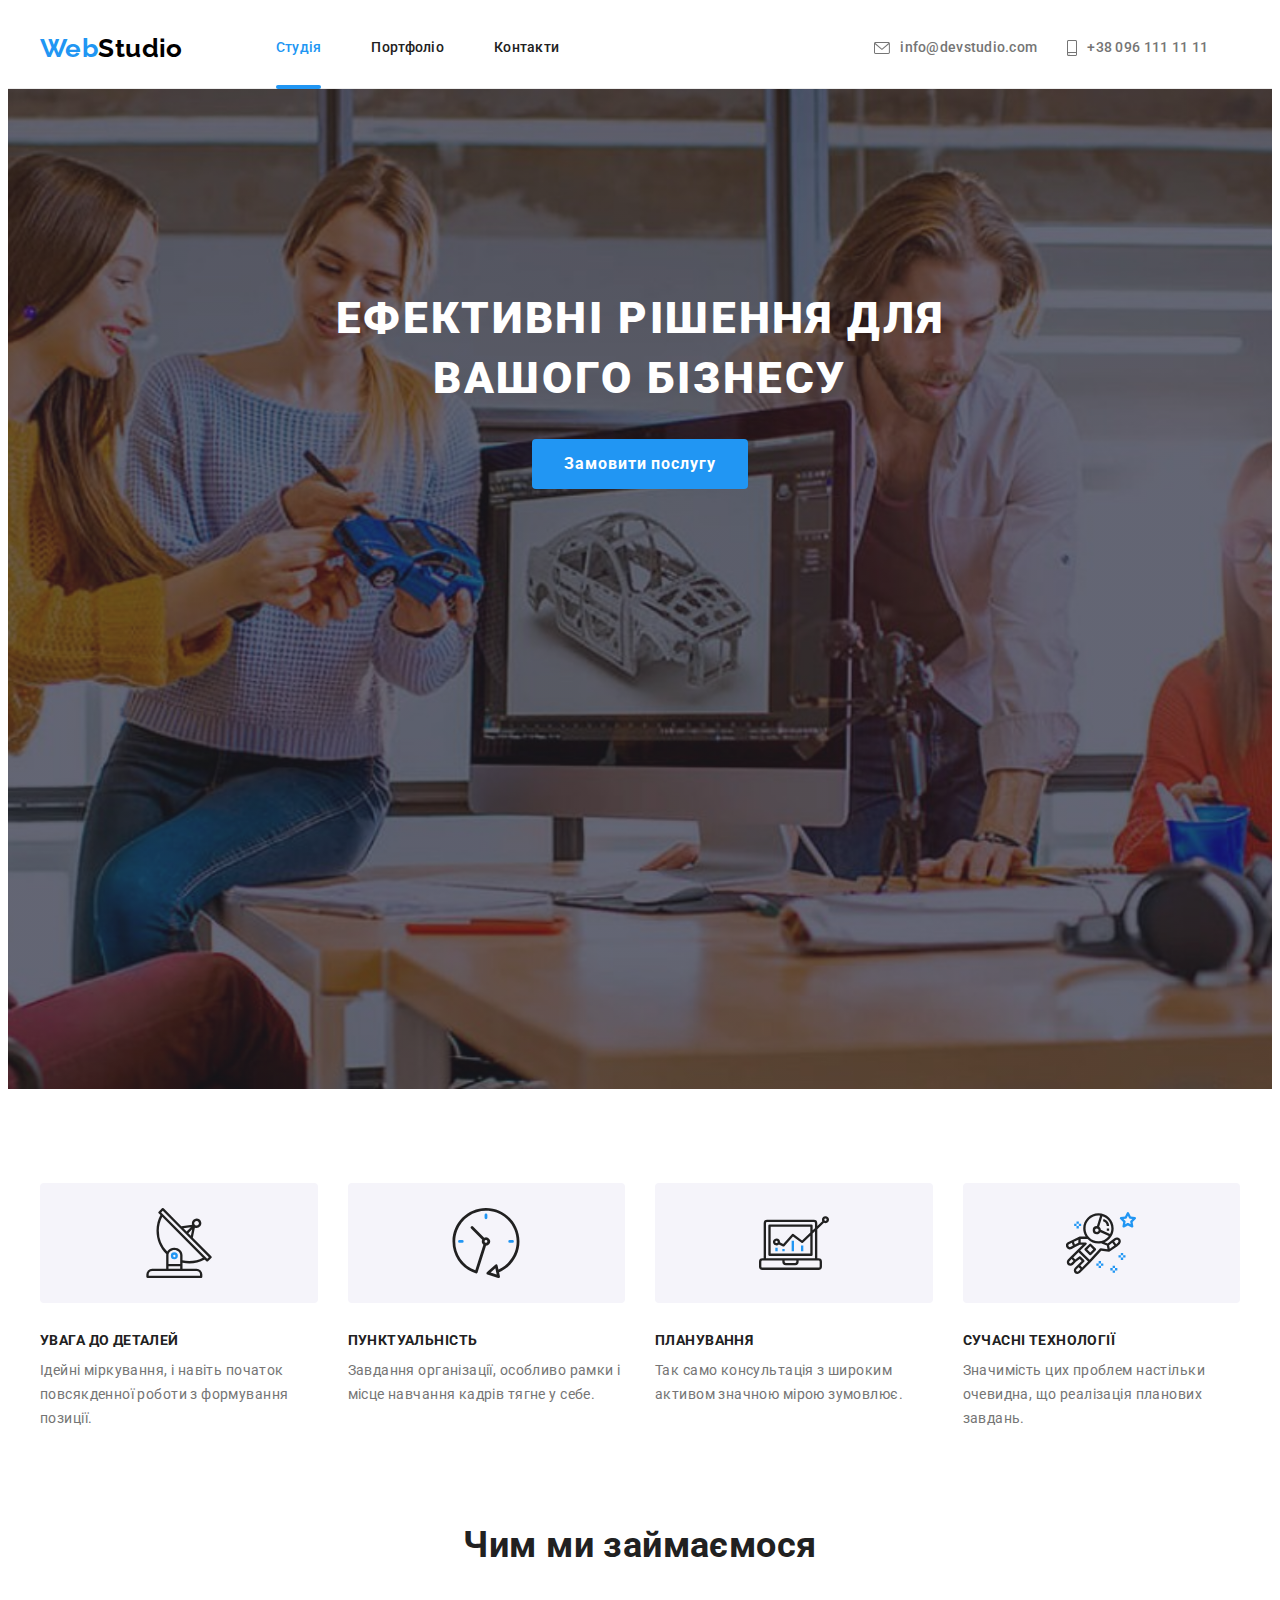
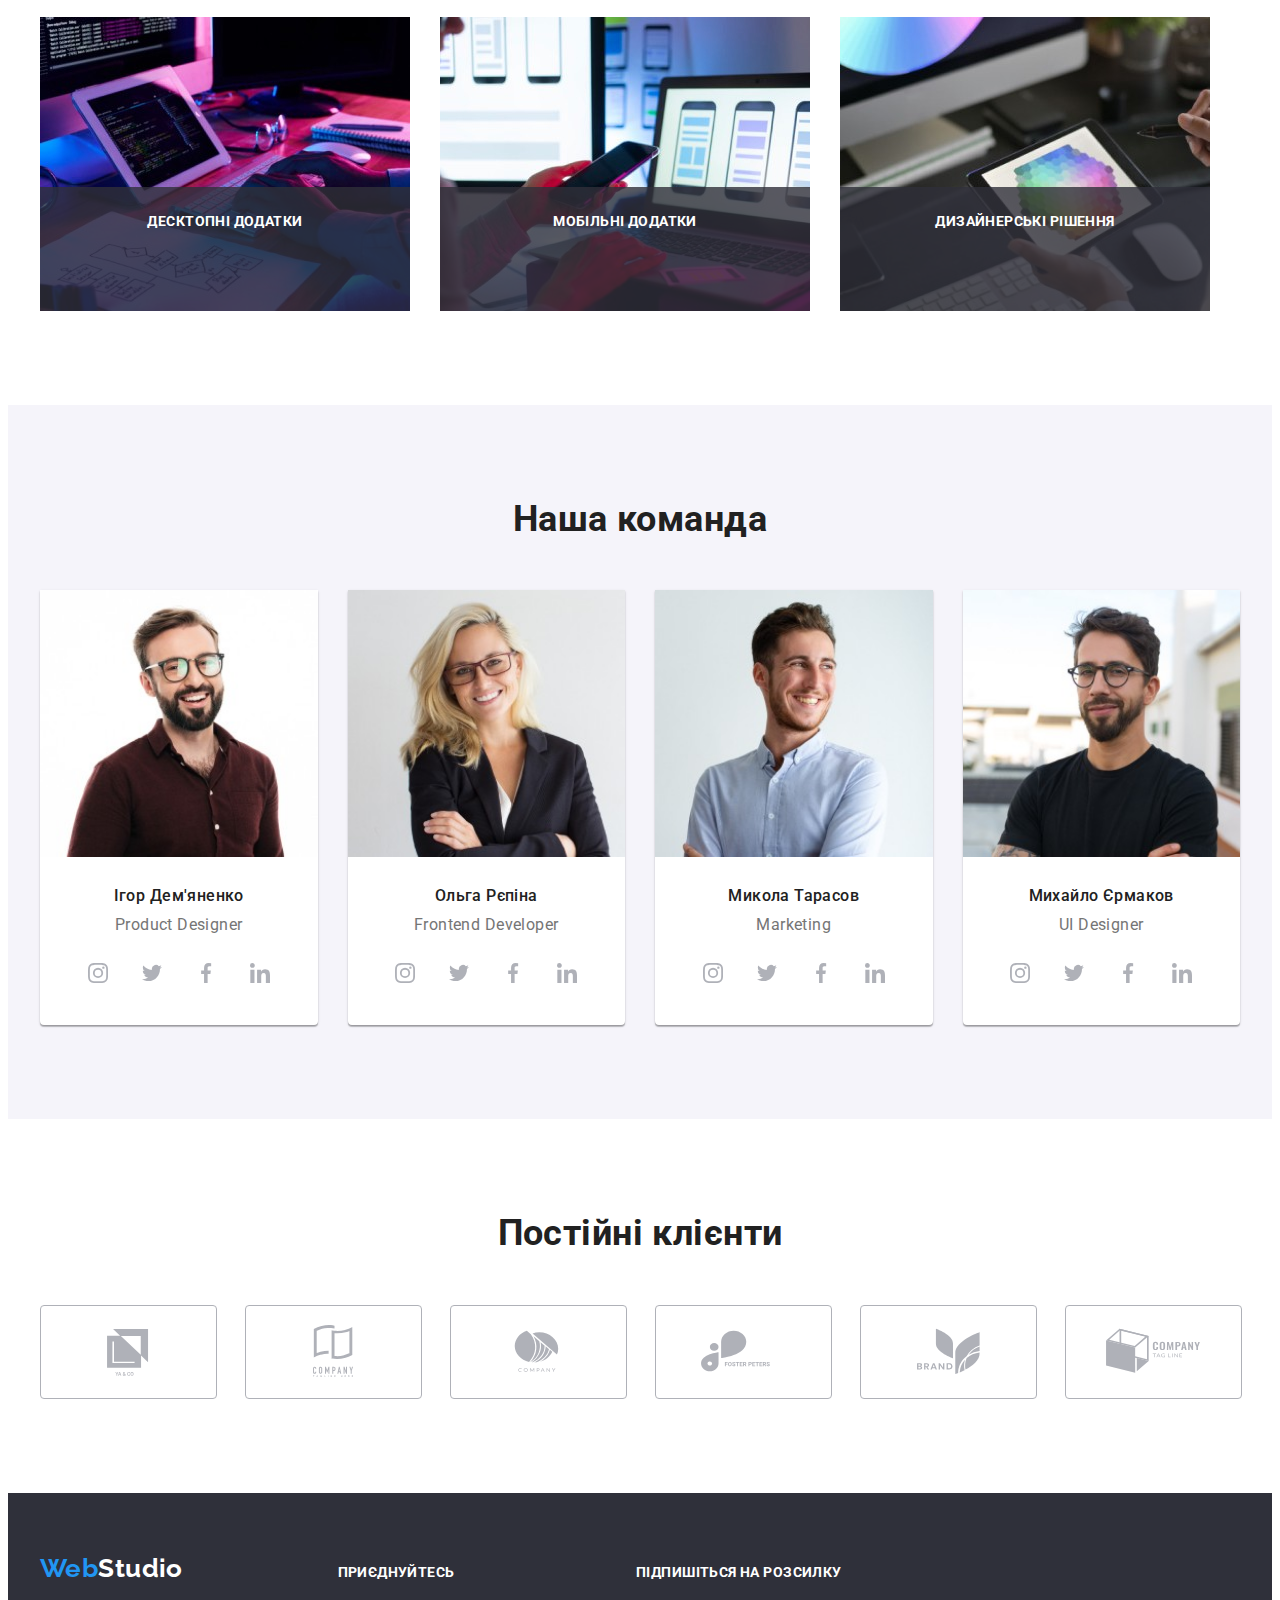
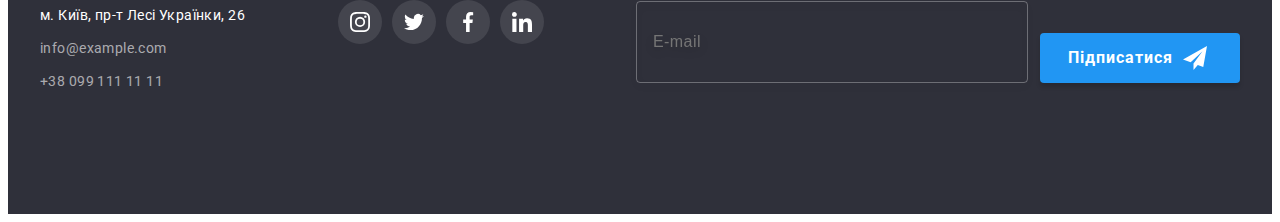
==== commit 03b596d0: "adapted all pictures" ====
--- a/index.html
+++ b/index.html
@@ -185,7 +185,12 @@
           <ul class="about-items list">
             <li class="about-items__item">
               <img
-                src="./images/skills/skill_01.jpg"
+                srcset="
+                  ./images/skills/skill-1-370.jpg 370w,
+                  ./images/skills/skill-1-740.jpg 740w
+                "
+                sizes="(min-width: 1200px) 370px"
+                src="./images/skills/skill-1-370.jpg"
                 alt="Програмування"
                 width="370"
                 height="294"
@@ -194,7 +199,12 @@
             </li>
             <li class="about-items__item">
               <img
-                src="./images/skills/skill_02.jpg"
+                srcset="
+                  ./images/skills/skill-2-370.jpg 370w,
+                  ./images/skills/skill-2-740.jpg 740w
+                "
+                sizes="(min-width: 1200px) 370px"
+                src="./images/skills/skill-2-370.jpg"
                 alt="Підбір теми"
                 width="370"
                 height="294"
@@ -203,7 +213,12 @@
             </li>
             <li class="about-items__item">
               <img
-                src="./images/skills/skill_03.jpg"
+                srcset="
+                  ./images/skills/skill-3-370.jpg 370w,
+                  ./images/skills/skill-3-740.jpg 740w
+                "
+                sizes="(min-width: 1200px) 370px"
+                src="./images/skills/skill-3-370.jpg"
                 alt="Підбір палітри кольорів"
                 width="370"
                 height="294"
@@ -221,10 +236,19 @@
           <ul class="team__items list">
             <li class="team__item">
               <img
-                src="./images/team/team_1.jpg"
+                srcset="
+                  ./images/team/team-1-270.jpg 270w,
+                  ./images/team/team-1-354.jpg 354w,
+                  ./images/team/team-1-450.jpg 450w,
+                  ./images/team/team-1-540.jpg 540w,
+                  ./images/team/team-1-708.jpg 708w,
+                  ./images/team/team-1-900.jpg 900w
+                "
+                sizes="(min-width: 1200px) 270px, (min-width: 768px) 354px, 100vw"
+                src="./images/team/team-1-270.jpg"
                 alt="Чоловік в окулярах  та у коричневій сорочці"
-                width="270"
-                height="260"
+                width="450"
+                height="460"
               />
               <div class="team__wrapper">
                 <h3 class="team__title">Ігор Дем'яненко</h3>
@@ -280,10 +304,19 @@
             </li>
             <li class="team__item">
               <img
-                src="./images/team/team_2.jpg"
+                srcset="
+                  ./images/team/team-2-270.jpg 270w,
+                  ./images/team/team-2-354.jpg 354w,
+                  ./images/team/team-2-450.jpg 450w,
+                  ./images/team/team-2-540.jpg 540w,
+                  ./images/team/team-2-708.jpg 708w,
+                  ./images/team/team-2-900.jpg 900w
+                "
+                sizes="(min-width: 1200px) 270px, (min-width: 768px) 354px, 100vw"
+                src="./images/team/team-2-270.jpg"
                 alt="Блондинка в окулярах і білій сорочці"
-                width="270"
-                height="260"
+                width="450"
+                height="460"
               />
               <div class="team__wrapper">
                 <h3 class="team__title">Ольга Рєпіна</h3>
@@ -339,10 +372,19 @@
             </li>
             <li class="team__item">
               <img
-                src="./images/team/team_3.jpg"
+                srcset="
+                  ./images/team/team-3-270.jpg 270w,
+                  ./images/team/team-3-354.jpg 354w,
+                  ./images/team/team-3-450.jpg 450w,
+                  ./images/team/team-3-540.jpg 540w,
+                  ./images/team/team-3-708.jpg 708w,
+                  ./images/team/team-3-900.jpg 900w
+                "
+                sizes="(min-width: 1200px) 270px, (min-width: 768px) 354px, 100vw"
+                src="./images/team/team-3-270.jpg"
                 alt="Чоловік з короткою бородою у синій сорочці"
-                width="270"
-                height="260"
+                width="450"
+                height="460"
               />
               <div class="team__wrapper">
                 <h3 class="team__title">Микола Тарасов</h3>
@@ -398,10 +440,19 @@
             </li>
             <li class="team__item">
               <img
-                src="./images/team/team_4.jpg"
+                srcset="
+                  ./images/team/team-4-270.jpg 270w,
+                  ./images/team/team-4-354.jpg 354w,
+                  ./images/team/team-4-450.jpg 450w,
+                  ./images/team/team-4-540.jpg 540w,
+                  ./images/team/team-4-708.jpg 708w,
+                  ./images/team/team-4-900.jpg 900w
+                "
+                sizes="(min-width: 1200px) 270px, (min-width: 768px) 354px, 100vw"
+                src="./images/team/team-4-270.jpg"
                 alt="Чоловік в окулярах з бородою та у чорній футболці"
-                width="270"
-                height="260"
+                width="450"
+                height="460"
               />
               <div class="team__wrapper">
                 <h3 class="team__title">Михайло Єрмаков</h3>
--- a/css/main.min.css
+++ b/css/main.min.css
@@ -1 +1 @@
-:root{--primary-font: Roboto, sans-serif;--logo-font: Raleway, sans-serif;--primary-text-color: #757575;--title-text-color: #212121;--accent-text-color: #2196f3;--hero-text-color: #ffffff;--hero-background-color: #c4c4c4;--team-background-color: #f5f4fa;--footer-background-color: #2f303a;--btn-focus-background-color: #188ce8;--item: 3;--card-set-gap: 30px;--timing-function: cubic-bezier(0.4, 0, 0.2, 1)}.visually-hidden{position:absolute;white-space:nowrap;width:1px;height:1px;overflow:hidden;border:0;padding:0;clip:rect(0 0 0 0);-webkit-clip-path:inset(50%);clip-path:inset(50%);margin:-1px}body{font-family:var(--primary-font);font-size:14px;line-height:1.71;color:var(--primary-text-color);letter-spacing:.03em}.list{list-style:none;padding:0;margin:0}.line{text-decoration:none}h1,h2,h3,h4,h5,h6,p{margin:0}img{display:block;width:100%;height:auto}.container{padding-left:15px;padding-right:15px;margin-left:auto;margin-right:auto}@media screen and (min-width: 480px){.container{width:480px}}@media screen and (min-width: 768px){.container{width:768px}}@media screen and (min-width: 1200px){.container{width:1200px}}.section{padding-top:60px;padding-bottom:60px}@media screen and (min-width: 1200px){.section{padding-top:94px;padding-bottom:94px}}.flex-nav{display:-webkit-box;display:-ms-flexbox;display:flex;-webkit-box-align:center;-ms-flex-align:center;align-items:center}.hero__button,.modal-submit-btn,.subscribe-button{display:-webkit-inline-box;display:-ms-inline-flexbox;display:inline-flex;-webkit-box-align:center;-ms-flex-align:center;align-items:center;font-family:inherit;font-weight:700;font-size:16px;line-height:1.87;align-items:center;letter-spacing:.06em;color:var(--hero-text-color);background-color:var(--accent-text-color);cursor:pointer;border-radius:4px;border:none}.social{display:-webkit-box;display:-ms-flexbox;display:flex;-webkit-box-pack:center;-ms-flex-pack:center;justify-content:center;-webkit-box-align:center;-ms-flex-align:center;align-items:center;gap:10px}.social__item{display:-webkit-box;display:-ms-flexbox;display:flex}.social__icon{width:20px;height:20px;fill:currentColor}.social__link{display:-webkit-box;display:-ms-flexbox;display:flex;-webkit-box-pack:center;-ms-flex-pack:center;justify-content:center;-webkit-box-align:center;-ms-flex-align:center;align-items:center;width:44px;height:44px;color:#afb1b8;border-radius:50%;-webkit-transition:color 250ms var(--timing-function),background-color 250ms var(--timing-function);transition:color 250ms var(--timing-function),background-color 250ms var(--timing-function)}.social__link:hover,.social__link:focus{background-color:var(--accent-text-color);color:var(--hero-text-color)}@media screen and (min-width: 768px){.subscribe-form{display:-webkit-box;display:-ms-flexbox;display:flex}}@media screen and (max-width: 1199px){.subscribe-form{-webkit-box-orient:vertical;-webkit-box-direction:normal;-ms-flex-direction:column;flex-direction:column;-webkit-box-align:center;-ms-flex-align:center;align-items:center}}@media screen and (min-width: 1200px){.subscribe-form{-webkit-box-align:end;-ms-flex-align:end;align-items:flex-end}}@media screen and (min-width: 1200px){.subscribe-form__field{margin-right:12px}}.subscribe-form__label{display:block;margin-bottom:20px;font-size:14px;line-height:1.14;letter-spacing:.03em;text-transform:uppercase}.subscribe-form__input{-webkit-box-align:center;-ms-flex-align:center;align-items:center;padding:15px 16px;width:100%;height:50px;font-size:16px;line-height:1.25;letter-spacing:inherit;color:rgba(255,255,255,.6);background-color:rgba(0,0,0,0);border:1px solid rgba(255,255,255,.3);-webkit-filter:drop-shadow(0px 4px 4px rgba(0, 0, 0, 0.15));filter:drop-shadow(0px 4px 4px rgba(0, 0, 0, 0.15));border-radius:4px}@media screen and (min-width: 768px){.subscribe-form__input{width:450px}}@media screen and (max-width: 1199px){.subscribe-form__input{margin-bottom:20px}}@media screen and (min-width: 1200px){.subscribe-form__input{display:-webkit-box;display:-ms-flexbox;display:flex;width:358px}}.subscribe-button{width:200px;height:50px;padding:10px 28px;-webkit-box-shadow:0px 4px 4px rgba(0,0,0,.15);box-shadow:0px 4px 4px rgba(0,0,0,.15)}.subscribe-button__icon{width:24px;height:24px;margin-left:10px}.backdrop{position:fixed;top:0;left:0;z-index:200;width:100%;height:100%;background-color:rgba(0,0,0,.2);overflow-y:scroll;opacity:1;-webkit-transition:opacity 250ms var(--timing-function),visibility 250ms var(--timing-function);transition:opacity 250ms var(--timing-function),visibility 250ms var(--timing-function)}@media screen and (max-width: 767px){.backdrop{padding:94px 15px}}@media screen and (min-width: 768px){.backdrop__is-hidden .modal{-webkit-transform:translate(-50%, -50%) scale(0.7);transform:translate(-50%, -50%) scale(0.7)}}.backdrop__is-hidden{opacity:0;visibility:hidden;pointer-events:none}.modal{position:relative;max-width:450px;min-height:609px;padding:40px;background-color:#fff;-webkit-box-shadow:0px 1px 3px rgba(0,0,0,.12),0px 1px 1px rgba(0,0,0,.14),0px 2px 1px rgba(0,0,0,.2);box-shadow:0px 1px 3px rgba(0,0,0,.12),0px 1px 1px rgba(0,0,0,.14),0px 2px 1px rgba(0,0,0,.2);border-radius:4px}@media screen and (min-width: 768px){.modal{position:absolute;left:50%;top:50%;min-width:450px;-webkit-transform:translate(-50%, -50%) scale(1);transform:translate(-50%, -50%) scale(1);-webkit-transition:-webkit-transform 400ms var(--timing-function);transition:-webkit-transform 400ms var(--timing-function);transition:transform 400ms var(--timing-function);transition:transform 400ms var(--timing-function), -webkit-transform 400ms var(--timing-function)}}@media screen and (min-width: 1200px){.modal{min-width:528px;min-height:581px}}.modal-btn{position:absolute;top:8px;right:8px;z-index:100;display:-webkit-box;display:-ms-flexbox;display:flex;-webkit-box-pack:center;-ms-flex-pack:center;justify-content:center;-webkit-box-align:center;-ms-flex-align:center;align-items:center;width:30px;height:30px;padding:0;color:#000;background-color:rgba(0,0,0,0);border-radius:50%;border:1px solid rgba(0,0,0,.1);cursor:pointer;-webkit-transition:color 250ms var(--timing-function);transition:color 250ms var(--timing-function)}.modal-btn__icon{width:18px;height:18px;fill:currentColor}.modal-btn:hover,.modal-btn:focus{color:var(--accent-text-color)}.modal-form{display:-webkit-box;display:-ms-flexbox;display:flex;-webkit-box-orient:vertical;-webkit-box-direction:normal;-ms-flex-direction:column;flex-direction:column}.modal-form__title{display:block;margin-bottom:12px;font-size:20px;line-height:1.5;color:var(--title-text-color);text-align:center}@media screen and (min-width: 1200px){.modal-form__title{line-height:1.15}}.modal-form__input-group{display:-webkit-box;display:-ms-flexbox;display:flex;-webkit-box-orient:vertical;-webkit-box-direction:normal;-ms-flex-direction:column;flex-direction:column;gap:10px;margin-bottom:20px}.modal-form__field{display:block;position:relative}.modal-form__lable{display:block;margin-bottom:4px;font-size:12px;line-height:1.16;letter-spacing:.01em}.modal-form__input{width:100%;height:40px;padding:11px 12px;padding-left:42px;border:1px solid rgba(33,33,33,.2);border-radius:4px;outline:rgba(0,0,0,0);-webkit-transition:border-color 250ms var(--timing-function);transition:border-color 250ms var(--timing-function)}.modal-form__input:focus-within{border-color:var(--accent-text-color)}.modal-form__icon{position:absolute;top:50%;left:12px;width:18px;height:18px;-webkit-transition:fill 250ms var(--timing-function);transition:fill 250ms var(--timing-function)}.modal-form__input:focus+.modal-form__icon{fill:var(--accent-text-color)}.modal-form__textarea{display:block;width:100%;height:120px;padding:12px 16px;border:1px solid rgba(33,33,33,.2);border-radius:4px;outline:rgba(0,0,0,0);resize:none;-webkit-transition:border-color 250ms var(--timing-function);transition:border-color 250ms var(--timing-function)}.modal-form__textarea::-webkit-input-placeholder{font-size:12px;line-height:14px;letter-spacing:.01em;color:rgba(117,117,117,.5)}.modal-form__textarea::-moz-placeholder{font-size:12px;line-height:14px;letter-spacing:.01em;color:rgba(117,117,117,.5)}.modal-form__textarea:-ms-input-placeholder{font-size:12px;line-height:14px;letter-spacing:.01em;color:rgba(117,117,117,.5)}.modal-form__textarea::-ms-input-placeholder{font-size:12px;line-height:14px;letter-spacing:.01em;color:rgba(117,117,117,.5)}.modal-form__textarea::placeholder{font-size:12px;line-height:14px;letter-spacing:.01em;color:rgba(117,117,117,.5)}.modal-form__textarea:focus-within{border-color:var(--accent-text-color)}.checkbox{display:-webkit-box;display:-ms-flexbox;display:flex;-webkit-box-align:center;-ms-flex-align:center;align-items:center;-webkit-box-pack:center;-ms-flex-pack:center;justify-content:center;gap:8px;margin-bottom:30px}.checkbox__icon{display:-webkit-box;display:-ms-flexbox;display:flex;-ms-flex-negative:0;flex-shrink:0;width:16px;height:15px}.checkbox__input:focus+.checkbox__icon{outline:1px solid var(--title-text-color)}.checkbox__input:checked+.checkbox__icon .icon-uncheck{opacity:0;-webkit-transition:opacity 250ms var(--timing-function);transition:opacity 250ms var(--timing-function)}.icon-check{opacity:0;-webkit-transition:opacity 250ms var(--timing-function);transition:opacity 250ms var(--timing-function)}.checkbox__input:checked+.checkbox__icon .icon-check{opacity:1}.checkbox__text{-webkit-user-select:none;-moz-user-select:none;-ms-user-select:none;user-select:none;font-size:12px;line-height:1.16}@media screen and (min-width: 1200px){.checkbox__text{font-size:14px;line-height:1.71}}.checkbox__link--color{color:var(--accent-text-color);text-underline-position:under}.modal-submit-btn{padding:10px 52px;margin:0 auto;-webkit-box-shadow:0px 4px 4px rgba(0,0,0,.15);box-shadow:0px 4px 4px rgba(0,0,0,.15);-webkit-transition:background-color 250ms var(--timing-function);transition:background-color 250ms var(--timing-function)}.modal-submit-btn:hover,.modal-submit-btn:focus{background-color:var(--btn-focus-background-color)}.filter{display:-webkit-box;display:-ms-flexbox;display:flex;-ms-flex-wrap:wrap;flex-wrap:wrap;gap:8px;margin-bottom:40px}@media screen and (max-width: 767px){.filter{max-width:430px}}@media screen and (min-width: 768px){.filter{-webkit-box-pack:center;-ms-flex-pack:center;justify-content:center;margin-bottom:30px}}@media screen and (min-width: 1200px){.filter{margin-bottom:50px}}.filter__btn{padding:6px 22px;font-weight:500;font-size:16px;line-height:1.62;font-family:inherit;letter-spacing:.03em;color:var(--title-text-color);background-color:var(--team-background-color);cursor:pointer;border:none;border-radius:4px;-webkit-transition:color 250ms var(--timing-function),background-color 250ms var(--timing-function),-webkit-box-shadow 250ms var(--timing-function);transition:color 250ms var(--timing-function),background-color 250ms var(--timing-function),-webkit-box-shadow 250ms var(--timing-function);transition:color 250ms var(--timing-function),background-color 250ms var(--timing-function),box-shadow 250ms var(--timing-function);transition:color 250ms var(--timing-function),background-color 250ms var(--timing-function),box-shadow 250ms var(--timing-function),-webkit-box-shadow 250ms var(--timing-function)}.filter__btn:hover,.filter__btn:focus{color:var(--hero-text-color);background-color:var(--accent-text-color);-webkit-box-shadow:0px 3px 1px rgba(0,0,0,.1),0px 1px 2px rgba(0,0,0,.08),0px 2px 2px rgba(0,0,0,.12);box-shadow:0px 3px 1px rgba(0,0,0,.1),0px 1px 2px rgba(0,0,0,.08),0px 2px 2px rgba(0,0,0,.12)}@media screen and (min-width: 768px){.card-set{display:-webkit-box;display:-ms-flexbox;display:flex;-ms-flex-wrap:wrap;flex-wrap:wrap;gap:var(--card-set-gap)}}@media screen and (min-width: 768px){.card-set__item{--item: 2;-ms-flex-preferred-size:calc((100% - var(--card-set-gap)*(var(--item) - 1))/var(--item));flex-basis:calc((100% - var(--card-set-gap)*(var(--item) - 1))/var(--item))}}@media screen and (min-width: 1200px){.card-set__item{--item: 3: flex-basis: calc((100% - var(--card-set-gap) * (var(--item) - 1)) / var(--item))}}@media screen and (max-width: 767px){.card-set__item:not(:last-child){margin-bottom:30px}}.card-set__link{display:block;width:100%;height:100%;color:var(--primary-text-color);-webkit-transition:-webkit-box-shadow 250ms var(--timing-function);transition:-webkit-box-shadow 250ms var(--timing-function);transition:box-shadow 250ms var(--timing-function);transition:box-shadow 250ms var(--timing-function), -webkit-box-shadow 250ms var(--timing-function)}.card-set__link:hover,.card-set__link:focus{-webkit-box-shadow:0px 1px 1px rgba(0,0,0,.12),0px 4px 4px rgba(0,0,0,.06),1px 4px 6px rgba(0,0,0,.16);box-shadow:0px 1px 1px rgba(0,0,0,.12),0px 4px 4px rgba(0,0,0,.06),1px 4px 6px rgba(0,0,0,.16)}@media screen and (min-width: 768px){.card-set__link{display:-webkit-box;display:-ms-flexbox;display:flex;-webkit-box-orient:vertical;-webkit-box-direction:normal;-ms-flex-direction:column;flex-direction:column}}.card{position:relative;overflow:hidden}.card::before{position:absolute;top:0;left:0;width:100%;height:100%;display:inline-block;content:"";background-color:rgba(33,150,243,.9);opacity:0;-webkit-transform:translateY(100%);transform:translateY(100%);-webkit-transition:opacity 250ms var(--timing-function),-webkit-transform 250ms var(--timing-function);transition:opacity 250ms var(--timing-function),-webkit-transform 250ms var(--timing-function);transition:transform 250ms var(--timing-function),opacity 250ms var(--timing-function);transition:transform 250ms var(--timing-function),opacity 250ms var(--timing-function),-webkit-transform 250ms var(--timing-function)}.card-set__link:hover .card::before,.card-set__link:focus .card::before{-webkit-transform:translateY(0);transform:translateY(0);opacity:1}.card__desc{position:absolute;top:0;left:0;padding:63px 24px;font-size:18px;line-height:1.55;letter-spacing:.03em;color:var(--hero-text-color);opacity:0;-webkit-transform:translateY(100%);transform:translateY(100%);-webkit-transition:opacity 250ms var(--timing-function),-webkit-transform 250ms var(--timing-function);transition:opacity 250ms var(--timing-function),-webkit-transform 250ms var(--timing-function);transition:transform 250ms var(--timing-function),opacity 250ms var(--timing-function);transition:transform 250ms var(--timing-function),opacity 250ms var(--timing-function),-webkit-transform 250ms var(--timing-function)}.card-set__link:hover .card__desc,.card-set__link:focus .card__desc{opacity:1;-webkit-transform:translateY(0);transform:translateY(0)}.card__wrapper{padding:20px 24px;border:1px solid #eee;border-top:none}@media screen and (min-width: 768px){.card__wrapper{-webkit-box-flex:1;-ms-flex-positive:1;flex-grow:1}}.card__title{margin-bottom:4px;font-size:18px;line-height:2;letter-spacing:.06em;color:var(--title-text-color)}.card__text{font-size:16px;line-height:1.87}@media screen and (max-width: 767px){.page-header__mobile-menu{display:none;position:absolute;top:0;left:0;width:100%;height:796px;z-index:40;padding:40px 48px;background-color:#fff;-webkit-box-shadow:0px 4px 8px rgba(0,0,0,.04),0px 2px 4px rgba(0,0,0,.08),0px 1px 3px rgba(0,0,0,.16);box-shadow:0px 4px 8px rgba(0,0,0,.04),0px 2px 4px rgba(0,0,0,.08),0px 1px 3px rgba(0,0,0,.16)}.page-header__mobile-menu.is-open{display:block;display:-webkit-box;display:-ms-flexbox;display:flex;-webkit-box-orient:vertical;-webkit-box-direction:normal;-ms-flex-direction:column;flex-direction:column}}@media screen and (min-width: 768px){.page-header__mobile-menu{display:-webkit-box;display:-ms-flexbox;display:flex;-webkit-box-align:center;-ms-flex-align:center;align-items:center;margin-left:88px}}@media screen and (min-width: 1200px){.page-header__mobile-menu{margin-left:93px}}.menu-btn{position:absolute;top:10px;right:15px;z-index:50;display:-webkit-inline-box;display:-ms-inline-flexbox;display:inline-flex;margin:0;padding:0;border:none;background-color:rgba(0,0,0,0);color:var(--title-text-color);-webkit-transition:color 250ms var(--timing-function);transition:color 250ms var(--timing-function)}.menu-btn__icon-close{fill:currentColor}.menu-btn:active{color:var(--accent-text-color)}@media screen and (max-width: 767px){.menu-btn__icon{width:40px;height:40px}.menu-btn__icon-close{display:none}.menu-btn.is-open .menu-btn__icon-close{display:block;color:currentColor}.menu-btn.is-open .menu-btn__icon-menu{display:none}}@media screen and (min-width: 768px){.menu-btn{display:none}}.social-mobile{display:-webkit-box;display:-ms-flexbox;display:flex;-ms-flex-wrap:wrap;flex-wrap:wrap;gap:10px}@media screen and (min-width: 768px){.social-mobile{display:none}}.social-mobile__item:not(:last-child) .social-mobile__link::after{content:"";display:block;width:1px;margin-left:10px;background-color:rgba(33,33,33,.2)}.social-mobile__link{display:-webkit-box;display:-ms-flexbox;display:flex;font-weight:500;font-size:18px;line-height:1.22;letter-spacing:.02em;color:var(--accent-text-color)}.page-header{border-bottom:1px solid #ececec;position:relative}.page-header__container{height:60px}@media screen and (min-width: 768px){.page-header__container{display:-webkit-box;display:-ms-flexbox;display:flex}}@media screen and (min-width: 768px){.page-header__container{height:80px}}@media screen and (max-width: 767px){.site-nav{margin-bottom:auto}}@media screen and (min-width: 1200px){.site-nav{margin-right:auto}}@media screen and (min-width: 768px){.site-nav__items{display:-webkit-box;display:-ms-flexbox;display:flex;gap:50px}}.site-nav__link{display:inline-block;padding-bottom:32px;font-weight:500;font-size:40px;line-height:1.14;letter-spacing:.02em;color:var(--title-text-color);-webkit-transition:color 250ms var(--timing-function);transition:color 250ms var(--timing-function)}.site-nav__link:hover,.site-nav__link:focus{color:var(--accent-text-color)}.site-nav__link--current{color:var(--accent-text-color)}@media screen and (min-width: 768px){.site-nav__link{position:relative;padding-top:32px;font-size:14px}.site-nav__link--current::after{display:inline-block;content:"";position:absolute;left:0;bottom:-1px;width:100%;height:4px;background-color:var(--accent-text-color);border-radius:2px}}.contacts{display:-webkit-box;display:-ms-flexbox;display:flex}@media screen and (max-width: 767px){.contacts{-ms-flex-wrap:wrap-reverse;flex-wrap:wrap-reverse;margin-bottom:64px}}@media screen and (min-width: 768px){.contacts{-webkit-box-orient:vertical;-webkit-box-direction:normal;-ms-flex-direction:column;flex-direction:column;margin-left:96px;-webkit-box-pack:center;-ms-flex-pack:center;justify-content:center;-webkit-box-align:start;-ms-flex-align:start;align-items:flex-start}}@media screen and (min-width: 1200px){.contacts{-webkit-box-orient:horizontal;-webkit-box-direction:normal;-ms-flex-direction:row;flex-direction:row;-webkit-box-align:center;-ms-flex-align:center;align-items:center;gap:30px;margin-left:315px}}@media screen and (max-width: 767px){.contacts__icon{display:none}}@media screen and (min-width: 768px){.contacts__icon{margin-right:8px;fill:currentColor}}@media screen and (min-width: 1200px){.contacts__icon{margin-right:10px}}@media screen and (min-width: 768px){.contacts__item:not(:last-child){margin-bottom:10px}}@media screen and (min-width: 1200px){.contacts__item:not(:last-child){margin-bottom:0}}@media screen and (max-width: 767px){.contacts__item:not(:first-child){margin-bottom:32px}}.contacts__link{display:-webkit-box;display:-ms-flexbox;display:flex;font-weight:500;font-size:24px;line-height:1.14;letter-spacing:.02em;color:var(--primary-text-color);-webkit-transition:color 250ms var(--timing-function);transition:color 250ms var(--timing-function)}@media screen and (min-width: 768px){.contacts__link:hover,.contacts__link:focus{color:var(--accent-text-color)}}@media screen and (min-width: 768px){.contacts__link{-webkit-box-pack:center;-ms-flex-pack:center;justify-content:center;-webkit-box-align:center;-ms-flex-align:center;align-items:center;font-size:12px}}@media screen and (min-width: 1200px){.contacts__link{font-size:14px;padding-top:32px;padding-bottom:32px}}@media screen and (max-width: 767px){.contacts__link--accent{font-size:34px;line-height:1.17;color:var(--accent-text-color)}}.logo{font-family:var(--logo-font);font-weight:700;font-size:24px;line-height:1.19;color:var(--accent-text-color)}@media screen and (min-width: 1200px){.logo{font-size:26px}}.logo__text--accent{color:#000}.hero{margin-left:auto;margin-right:auto;background-image:-webkit-gradient(linear, left top, right top, from(rgba(47, 48, 58, 0.4)), to(rgba(47, 48, 58, 0.4))),url(../images/hero/hero_bg.jpg);background-image:linear-gradient(to right, rgba(47, 48, 58, 0.4), rgba(47, 48, 58, 0.4)),url(../images/hero/hero_bg.jpg);background-repeat:no-repeat;background-position:center;background-size:cover;padding-top:118px;padding-bottom:118px;background-color:var(--hero-background-color);text-align:center}@media screen and (min-width: 1200px){.hero{padding-top:200px;padding-bottom:200px}}.hero__title{max-width:360px;margin-left:auto;margin-right:auto;margin-bottom:30px;color:var(--hero-text-color);font-weight:900;font-size:26px;line-height:1.36;letter-spacing:.06em;text-transform:uppercase}@media screen and (min-width: 1200px){.hero__title{max-width:696px;font-size:44px}}.hero__button{padding:10px 32px;-webkit-transition:background-color 250ms var(--timing-function),-webkit-box-shadow 250ms var(--timing-function);transition:background-color 250ms var(--timing-function),-webkit-box-shadow 250ms var(--timing-function);transition:background-color 250ms var(--timing-function),box-shadow 250ms var(--timing-function);transition:background-color 250ms var(--timing-function),box-shadow 250ms var(--timing-function),-webkit-box-shadow 250ms var(--timing-function)}.hero__button:hover,.hero__button:focus{background-color:var(--btn-focus-background-color);-webkit-box-shadow:0px 4px 4px rgba(0,0,0,.15);box-shadow:0px 4px 4px rgba(0,0,0,.15)}.benefits__items{gap:var(--card-set-gap)}@media screen and (max-width: 767px){.benefits__items{width:100%}}@media screen and (min-width: 768px){.benefits__items{display:-webkit-box;display:-ms-flexbox;display:flex;-ms-flex-wrap:wrap;flex-wrap:wrap}}@media screen and (max-width: 767px){.benefits__items .benefits__item:not(:last-child){margin-bottom:30px}}@media screen and (min-width: 768px){.benefits__items .benefits__item{--item: 2;-ms-flex-preferred-size:calc((100% - var(--card-set-gap)*(var(--item) - 1))/var(--item));flex-basis:calc((100% - var(--card-set-gap)*(var(--item) - 1))/var(--item))}}@media screen and (min-width: 1200px){.benefits__items .benefits__item{--item: 4;-ms-flex-preferred-size:calc((100% - var(--card-set-gap)*(var(--item) - 1))/var(--item));flex-basis:calc((100% - var(--card-set-gap)*(var(--item) - 1))/var(--item))}}.benefits__thumb{display:-webkit-box;display:-ms-flexbox;display:flex;height:120px;-webkit-box-pack:center;-ms-flex-pack:center;justify-content:center;-webkit-box-align:center;-ms-flex-align:center;align-items:center;margin-bottom:var(--card-set-gap);background-color:var(--team-background-color);border-radius:4px}.benefits__icon{width:70px;height:70px}.benefits__title{margin-bottom:10px;font-size:14px;line-height:1.14;color:var(--title-text-color);text-transform:uppercase}@media screen and (max-width: 767px){.benefits__title{text-align:center}}.about{padding-top:0}@media screen and (max-width: 1199px){.about{display:none}}.about__title{margin-bottom:50px;font-size:36px;line-height:1.16;color:var(--title-text-color);text-align:center}.about-items{display:-webkit-box;display:-ms-flexbox;display:flex;gap:var(--card-set-gap)}.about-items__item{position:relative}.about-items__subtitle{position:absolute;bottom:0;left:0;width:100%;height:70px;padding:27px 0;font-size:14px;line-height:1.14;letter-spacing:.03em;color:var(--hero-text-color);background-color:rgba(47,48,58,.8);text-align:center;text-transform:uppercase}.team{background-color:var(--team-background-color)}.team__headline{margin-bottom:30px;color:var(--title-text-color);font-size:28px;line-height:1.16;text-align:center}@media screen and (min-width: 1200px){.team__headline{font-size:36px;margin-bottom:50px}}@media screen and (min-width: 768px){.team__items{display:-webkit-box;display:-ms-flexbox;display:flex;-ms-flex-wrap:wrap;flex-wrap:wrap;gap:var(--card-set-gap)}}.team__item{background-color:var(--hero-text-color);-webkit-box-shadow:0px 1px 3px rgba(0,0,0,.12),0px 1px 1px rgba(0,0,0,.14),0px 2px 1px rgba(0,0,0,.2);box-shadow:0px 1px 3px rgba(0,0,0,.12),0px 1px 1px rgba(0,0,0,.14),0px 2px 1px rgba(0,0,0,.2);border-radius:0px 0px 4px 4px}@media screen and (max-width: 767px){.team__item:not(:last-child){margin-bottom:30px}}@media screen and (min-width: 768px){.team__item{--item: 2;-ms-flex-preferred-size:calc((100% - var(--card-set-gap)*(var(--item) - 1))/var(--item));flex-basis:calc((100% - var(--card-set-gap)*(var(--item) - 1))/var(--item))}}@media screen and (min-width: 1200px){.team__item{--item: 4;-ms-flex-preferred-size:calc((100% - var(--card-set-gap)*(var(--item) - 1))/var(--item));flex-basis:calc((100% - var(--card-set-gap)*(var(--item) - 1))/var(--item))}}.team__title{margin-bottom:10px;font-weight:500;font-size:16px;line-height:1.18;color:var(--title-text-color);text-align:center}.team__text{font-size:16px;line-height:1.18;text-align:center;margin-bottom:16px}.team__wrapper{padding-top:30px;padding-right:5px;padding-bottom:30px;padding-left:5px}.client__headline{margin-bottom:30px;font-size:28px;line-height:1.16;color:var(--title-text-color);text-align:center}@media screen and (min-width: 1200px){.client__headline{font-size:36px;margin-bottom:50px}}.client__items{display:-webkit-box;display:-ms-flexbox;display:flex;-ms-flex-wrap:wrap;flex-wrap:wrap;-webkit-box-pack:center;-ms-flex-pack:center;justify-content:center;gap:var(--card-set-gap)}.client__item{--item: 2;-ms-flex-preferred-size:calc((100% - var(--card-set-gap)*(var(--item) - 1))/var(--item));flex-basis:calc((100% - var(--card-set-gap)*(var(--item) - 1))/var(--item))}@media screen and (min-width: 768px){.client__item{--item: 3;-ms-flex-preferred-size:calc((100% - var(--card-set-gap)*(var(--item) - 1))/var(--item));flex-basis:calc((100% - var(--card-set-gap)*(var(--item) - 1))/var(--item))}}@media screen and (min-width: 1200px){.client__item{--item: 6;-ms-flex-preferred-size:calc((100% - var(--card-set-gap)*(var(--item) - 1))/var(--item));flex-basis:calc((100% - var(--card-set-gap)*(var(--item) - 1))/var(--item))}}.client__icon{width:100%;height:60px;fill:currentColor}.client__link{display:-webkit-box;display:-ms-flexbox;display:flex;-webkit-box-pack:center;-ms-flex-pack:center;justify-content:center;-webkit-box-align:center;-ms-flex-align:center;align-items:center;width:100%;height:92px;color:#afb1b8;border:1px solid #afb1b8;border-radius:4px;-webkit-transition:color 250ms var(--timing-function),border-color 250ms var(--timing-function);transition:color 250ms var(--timing-function),border-color 250ms var(--timing-function)}.client__link:hover,.client__link:focus{color:var(--accent-text-color);border-color:var(--accent-text-color)}.page-footer{padding-top:60px;padding-bottom:60px;font-weight:400;font-size:14px;line-height:1.71;color:var(--hero-text-color);background-color:var(--footer-background-color)}@media screen and (max-width: 1199px){.page-footer{text-align:center}}@media screen and (min-width: 768px){.page-footer__container{display:-webkit-box;display:-ms-flexbox;display:flex;-webkit-box-align:baseline;-ms-flex-align:baseline;align-items:baseline}}@media screen and (max-width: 1199px){.page-footer__container{-ms-flex-wrap:wrap;flex-wrap:wrap;-ms-flex-pack:distribute;justify-content:space-around}}@media screen and (min-width: 1200px){.page-footer__container{-webkit-box-pack:justify;-ms-flex-pack:justify;justify-content:space-between}}.page-footer__logo{display:inline-block;margin-bottom:20px}.page-footer__logo--accent{color:var(--hero-text-color)}.page-footer__social--color{color:var(--hero-text-color);background-color:rgba(255,255,255,.1)}.page-footer__thumb{margin-bottom:60px}.address{font-style:normal}.address__link{display:inline-block;font-weight:400;font-size:14px;line-height:1.71;color:rgba(255,255,255,.6);-webkit-transition:color 250ms var(--timing-function);transition:color 250ms var(--timing-function)}.address__link:hover,.address__link:focus{color:var(--accent-text-color)}.address__link:not(:last-child){margin-bottom:8px}@media screen and (min-width: 1200px){.address__link:not(:last-child){margin-bottom:9px}}.address__link--accent{color:var(--hero-text-color)}@media screen and (max-width: 767px){.connect{margin-bottom:60px}}.connect__title{font-size:14px;line-height:16px;letter-spacing:.03em;text-transform:uppercase;margin-bottom:20px}/*# sourceMappingURL=main.min.css.map */+:root{--primary-font: Roboto, sans-serif;--logo-font: Raleway, sans-serif;--primary-text-color: #757575;--title-text-color: #212121;--accent-text-color: #2196f3;--hero-text-color: #ffffff;--hero-background-color: #c4c4c4;--team-background-color: #f5f4fa;--footer-background-color: #2f303a;--btn-focus-background-color: #188ce8;--item: 3;--card-set-gap: 30px;--timing-function: cubic-bezier(0.4, 0, 0.2, 1)}.visually-hidden{position:absolute;white-space:nowrap;width:1px;height:1px;overflow:hidden;border:0;padding:0;clip:rect(0 0 0 0);-webkit-clip-path:inset(50%);clip-path:inset(50%);margin:-1px}body{font-family:var(--primary-font);font-size:14px;line-height:1.71;color:var(--primary-text-color);letter-spacing:.03em}.list{list-style:none;padding:0;margin:0}.line{text-decoration:none}h1,h2,h3,h4,h5,h6,p{margin:0}img{display:block;max-width:100%;height:auto;-o-object-fit:cover;object-fit:cover;-o-object-position:center;object-position:center}.container{padding-left:15px;padding-right:15px;margin-left:auto;margin-right:auto}@media screen and (min-width: 480px){.container{width:480px}}@media screen and (min-width: 768px){.container{width:768px}}@media screen and (min-width: 1200px){.container{width:1200px}}.section{padding-top:60px;padding-bottom:60px}@media screen and (min-width: 1200px){.section{padding-top:94px;padding-bottom:94px}}.flex-nav{display:-webkit-box;display:-ms-flexbox;display:flex;-webkit-box-align:center;-ms-flex-align:center;align-items:center}.hero__button,.modal-submit-btn,.subscribe-button{display:-webkit-inline-box;display:-ms-inline-flexbox;display:inline-flex;-webkit-box-align:center;-ms-flex-align:center;align-items:center;font-family:inherit;font-weight:700;font-size:16px;line-height:1.87;align-items:center;letter-spacing:.06em;color:var(--hero-text-color);background-color:var(--accent-text-color);cursor:pointer;border-radius:4px;border:none}.social{display:-webkit-box;display:-ms-flexbox;display:flex;-webkit-box-pack:center;-ms-flex-pack:center;justify-content:center;-webkit-box-align:center;-ms-flex-align:center;align-items:center;gap:10px}.social__item{display:-webkit-box;display:-ms-flexbox;display:flex}.social__icon{width:20px;height:20px;fill:currentColor}.social__link{display:-webkit-box;display:-ms-flexbox;display:flex;-webkit-box-pack:center;-ms-flex-pack:center;justify-content:center;-webkit-box-align:center;-ms-flex-align:center;align-items:center;width:44px;height:44px;color:#afb1b8;border-radius:50%;-webkit-transition:color 250ms var(--timing-function),background-color 250ms var(--timing-function);transition:color 250ms var(--timing-function),background-color 250ms var(--timing-function)}.social__link:hover,.social__link:focus{background-color:var(--accent-text-color);color:var(--hero-text-color)}@media screen and (min-width: 768px){.subscribe-form{display:-webkit-box;display:-ms-flexbox;display:flex}}@media screen and (max-width: 1199px){.subscribe-form{-webkit-box-orient:vertical;-webkit-box-direction:normal;-ms-flex-direction:column;flex-direction:column;-webkit-box-align:center;-ms-flex-align:center;align-items:center}}@media screen and (min-width: 1200px){.subscribe-form{-webkit-box-align:end;-ms-flex-align:end;align-items:flex-end}}@media screen and (min-width: 1200px){.subscribe-form__field{margin-right:12px}}.subscribe-form__label{display:block;margin-bottom:20px;font-size:14px;line-height:1.14;letter-spacing:.03em;text-transform:uppercase}.subscribe-form__input{-webkit-box-align:center;-ms-flex-align:center;align-items:center;padding:15px 16px;width:100%;height:50px;font-size:16px;line-height:1.25;letter-spacing:inherit;color:rgba(255,255,255,.6);background-color:rgba(0,0,0,0);border:1px solid rgba(255,255,255,.3);-webkit-filter:drop-shadow(0px 4px 4px rgba(0, 0, 0, 0.15));filter:drop-shadow(0px 4px 4px rgba(0, 0, 0, 0.15));border-radius:4px}@media screen and (min-width: 768px){.subscribe-form__input{width:450px}}@media screen and (max-width: 1199px){.subscribe-form__input{margin-bottom:20px}}@media screen and (min-width: 1200px){.subscribe-form__input{display:-webkit-box;display:-ms-flexbox;display:flex;width:358px}}.subscribe-button{width:200px;height:50px;padding:10px 28px;-webkit-box-shadow:0px 4px 4px rgba(0,0,0,.15);box-shadow:0px 4px 4px rgba(0,0,0,.15)}.subscribe-button__icon{width:24px;height:24px;margin-left:10px}.backdrop{position:fixed;top:0;left:0;z-index:200;width:100%;height:100%;background-color:rgba(0,0,0,.2);overflow-y:scroll;opacity:1;-webkit-transition:opacity 250ms var(--timing-function),visibility 250ms var(--timing-function);transition:opacity 250ms var(--timing-function),visibility 250ms var(--timing-function)}@media screen and (max-width: 767px){.backdrop{padding:94px 15px}}@media screen and (min-width: 768px){.backdrop__is-hidden .modal{-webkit-transform:translate(-50%, -50%) scale(0.7);transform:translate(-50%, -50%) scale(0.7)}}.backdrop__is-hidden{opacity:0;visibility:hidden;pointer-events:none}.modal{position:relative;max-width:450px;min-height:609px;padding:40px;background-color:#fff;-webkit-box-shadow:0px 1px 3px rgba(0,0,0,.12),0px 1px 1px rgba(0,0,0,.14),0px 2px 1px rgba(0,0,0,.2);box-shadow:0px 1px 3px rgba(0,0,0,.12),0px 1px 1px rgba(0,0,0,.14),0px 2px 1px rgba(0,0,0,.2);border-radius:4px}@media screen and (min-width: 768px){.modal{position:absolute;left:50%;top:50%;min-width:450px;-webkit-transform:translate(-50%, -50%) scale(1);transform:translate(-50%, -50%) scale(1);-webkit-transition:-webkit-transform 400ms var(--timing-function);transition:-webkit-transform 400ms var(--timing-function);transition:transform 400ms var(--timing-function);transition:transform 400ms var(--timing-function), -webkit-transform 400ms var(--timing-function)}}@media screen and (min-width: 1200px){.modal{min-width:528px;min-height:581px}}.modal-btn{position:absolute;top:8px;right:8px;z-index:100;display:-webkit-box;display:-ms-flexbox;display:flex;-webkit-box-pack:center;-ms-flex-pack:center;justify-content:center;-webkit-box-align:center;-ms-flex-align:center;align-items:center;width:30px;height:30px;padding:0;color:#000;background-color:rgba(0,0,0,0);border-radius:50%;border:1px solid rgba(0,0,0,.1);cursor:pointer;-webkit-transition:color 250ms var(--timing-function);transition:color 250ms var(--timing-function)}.modal-btn__icon{width:18px;height:18px;fill:currentColor}.modal-btn:hover,.modal-btn:focus{color:var(--accent-text-color)}.modal-form{display:-webkit-box;display:-ms-flexbox;display:flex;-webkit-box-orient:vertical;-webkit-box-direction:normal;-ms-flex-direction:column;flex-direction:column}.modal-form__title{display:block;margin-bottom:12px;font-size:20px;line-height:1.5;color:var(--title-text-color);text-align:center}@media screen and (min-width: 1200px){.modal-form__title{line-height:1.15}}.modal-form__input-group{display:-webkit-box;display:-ms-flexbox;display:flex;-webkit-box-orient:vertical;-webkit-box-direction:normal;-ms-flex-direction:column;flex-direction:column;gap:10px;margin-bottom:20px}.modal-form__field{display:block;position:relative}.modal-form__lable{display:block;margin-bottom:4px;font-size:12px;line-height:1.16;letter-spacing:.01em}.modal-form__input{width:100%;height:40px;padding:11px 12px;padding-left:42px;border:1px solid rgba(33,33,33,.2);border-radius:4px;outline:rgba(0,0,0,0);-webkit-transition:border-color 250ms var(--timing-function);transition:border-color 250ms var(--timing-function)}.modal-form__input:focus-within{border-color:var(--accent-text-color)}.modal-form__icon{position:absolute;top:50%;left:12px;width:18px;height:18px;-webkit-transition:fill 250ms var(--timing-function);transition:fill 250ms var(--timing-function)}.modal-form__input:focus+.modal-form__icon{fill:var(--accent-text-color)}.modal-form__textarea{display:block;width:100%;height:120px;padding:12px 16px;border:1px solid rgba(33,33,33,.2);border-radius:4px;outline:rgba(0,0,0,0);resize:none;-webkit-transition:border-color 250ms var(--timing-function);transition:border-color 250ms var(--timing-function)}.modal-form__textarea::-webkit-input-placeholder{font-size:12px;line-height:14px;letter-spacing:.01em;color:rgba(117,117,117,.5)}.modal-form__textarea::-moz-placeholder{font-size:12px;line-height:14px;letter-spacing:.01em;color:rgba(117,117,117,.5)}.modal-form__textarea:-ms-input-placeholder{font-size:12px;line-height:14px;letter-spacing:.01em;color:rgba(117,117,117,.5)}.modal-form__textarea::-ms-input-placeholder{font-size:12px;line-height:14px;letter-spacing:.01em;color:rgba(117,117,117,.5)}.modal-form__textarea::placeholder{font-size:12px;line-height:14px;letter-spacing:.01em;color:rgba(117,117,117,.5)}.modal-form__textarea:focus-within{border-color:var(--accent-text-color)}.checkbox{display:-webkit-box;display:-ms-flexbox;display:flex;-webkit-box-align:center;-ms-flex-align:center;align-items:center;-webkit-box-pack:center;-ms-flex-pack:center;justify-content:center;gap:8px;margin-bottom:30px}.checkbox__icon{display:-webkit-box;display:-ms-flexbox;display:flex;-ms-flex-negative:0;flex-shrink:0;width:16px;height:15px}.checkbox__input:focus+.checkbox__icon{outline:1px solid var(--title-text-color)}.checkbox__input:checked+.checkbox__icon .icon-uncheck{opacity:0;-webkit-transition:opacity 250ms var(--timing-function);transition:opacity 250ms var(--timing-function)}.icon-check{opacity:0;-webkit-transition:opacity 250ms var(--timing-function);transition:opacity 250ms var(--timing-function)}.checkbox__input:checked+.checkbox__icon .icon-check{opacity:1}.checkbox__text{-webkit-user-select:none;-moz-user-select:none;-ms-user-select:none;user-select:none;font-size:12px;line-height:1.16}@media screen and (min-width: 1200px){.checkbox__text{font-size:14px;line-height:1.71}}.checkbox__link--color{color:var(--accent-text-color);text-underline-position:under}.modal-submit-btn{padding:10px 52px;margin:0 auto;-webkit-box-shadow:0px 4px 4px rgba(0,0,0,.15);box-shadow:0px 4px 4px rgba(0,0,0,.15);-webkit-transition:background-color 250ms var(--timing-function);transition:background-color 250ms var(--timing-function)}.modal-submit-btn:hover,.modal-submit-btn:focus{background-color:var(--btn-focus-background-color)}.filter{display:-webkit-box;display:-ms-flexbox;display:flex;-ms-flex-wrap:wrap;flex-wrap:wrap;margin-bottom:40px}@media screen and (max-width: 767px){.filter{max-width:430px;-webkit-column-gap:8px;-moz-column-gap:8px;column-gap:8px;row-gap:15px}}@media screen and (min-width: 768px){.filter{-webkit-box-pack:center;-ms-flex-pack:center;justify-content:center;margin-bottom:30px;gap:8px}}@media screen and (min-width: 1200px){.filter{margin-bottom:50px}}.filter__btn{padding:6px 22px;font-weight:500;font-size:16px;line-height:1.62;font-family:inherit;letter-spacing:.03em;color:var(--title-text-color);background-color:var(--team-background-color);cursor:pointer;border:none;border-radius:4px;-webkit-transition:color 250ms var(--timing-function),background-color 250ms var(--timing-function),-webkit-box-shadow 250ms var(--timing-function);transition:color 250ms var(--timing-function),background-color 250ms var(--timing-function),-webkit-box-shadow 250ms var(--timing-function);transition:color 250ms var(--timing-function),background-color 250ms var(--timing-function),box-shadow 250ms var(--timing-function);transition:color 250ms var(--timing-function),background-color 250ms var(--timing-function),box-shadow 250ms var(--timing-function),-webkit-box-shadow 250ms var(--timing-function)}.filter__btn:hover,.filter__btn:focus{color:var(--hero-text-color);background-color:var(--accent-text-color);-webkit-box-shadow:0px 3px 1px rgba(0,0,0,.1),0px 1px 2px rgba(0,0,0,.08),0px 2px 2px rgba(0,0,0,.12);box-shadow:0px 3px 1px rgba(0,0,0,.1),0px 1px 2px rgba(0,0,0,.08),0px 2px 2px rgba(0,0,0,.12)}@media screen and (min-width: 768px){.card-set{display:-webkit-box;display:-ms-flexbox;display:flex;-ms-flex-wrap:wrap;flex-wrap:wrap;gap:var(--card-set-gap)}}@media screen and (min-width: 768px){.card-set__item{--item: 2;-ms-flex-preferred-size:calc((100% - var(--card-set-gap)*(var(--item) - 1))/var(--item));flex-basis:calc((100% - var(--card-set-gap)*(var(--item) - 1))/var(--item))}}@media screen and (min-width: 1200px){.card-set__item{--item: 3: flex-basis: calc((100% - var(--card-set-gap) * (var(--item) - 1)) / var(--item))}}@media screen and (max-width: 767px){.card-set__item:not(:last-child){margin-bottom:30px}}.card-set__link{display:block;width:100%;height:100%;color:var(--primary-text-color);-webkit-transition:-webkit-box-shadow 250ms var(--timing-function);transition:-webkit-box-shadow 250ms var(--timing-function);transition:box-shadow 250ms var(--timing-function);transition:box-shadow 250ms var(--timing-function), -webkit-box-shadow 250ms var(--timing-function)}.card-set__link:hover,.card-set__link:focus{-webkit-box-shadow:0px 1px 1px rgba(0,0,0,.12),0px 4px 4px rgba(0,0,0,.06),1px 4px 6px rgba(0,0,0,.16);box-shadow:0px 1px 1px rgba(0,0,0,.12),0px 4px 4px rgba(0,0,0,.06),1px 4px 6px rgba(0,0,0,.16)}@media screen and (min-width: 768px){.card-set__link{display:-webkit-box;display:-ms-flexbox;display:flex;-webkit-box-orient:vertical;-webkit-box-direction:normal;-ms-flex-direction:column;flex-direction:column}}.card{position:relative;overflow:hidden}.card::before{position:absolute;top:0;left:0;width:100%;height:100%;display:inline-block;content:"";background-color:rgba(33,150,243,.9);opacity:0;-webkit-transform:translateY(100%);transform:translateY(100%);-webkit-transition:opacity 250ms var(--timing-function),-webkit-transform 250ms var(--timing-function);transition:opacity 250ms var(--timing-function),-webkit-transform 250ms var(--timing-function);transition:transform 250ms var(--timing-function),opacity 250ms var(--timing-function);transition:transform 250ms var(--timing-function),opacity 250ms var(--timing-function),-webkit-transform 250ms var(--timing-function)}.card-set__link:hover .card::before,.card-set__link:focus .card::before{-webkit-transform:translateY(0);transform:translateY(0);opacity:1}.card__desc{position:absolute;top:0;left:0;padding:63px 24px;font-size:18px;line-height:1.55;letter-spacing:.03em;color:var(--hero-text-color);opacity:0;-webkit-transform:translateY(100%);transform:translateY(100%);-webkit-transition:opacity 250ms var(--timing-function),-webkit-transform 250ms var(--timing-function);transition:opacity 250ms var(--timing-function),-webkit-transform 250ms var(--timing-function);transition:transform 250ms var(--timing-function),opacity 250ms var(--timing-function);transition:transform 250ms var(--timing-function),opacity 250ms var(--timing-function),-webkit-transform 250ms var(--timing-function)}.card-set__link:hover .card__desc,.card-set__link:focus .card__desc{opacity:1;-webkit-transform:translateY(0);transform:translateY(0)}.card__wrapper{padding:20px 24px;border:1px solid #eee;border-top:none}@media screen and (min-width: 768px){.card__wrapper{-webkit-box-flex:1;-ms-flex-positive:1;flex-grow:1}}.card__title{margin-bottom:4px;font-size:18px;line-height:2;letter-spacing:.06em;color:var(--title-text-color)}.card__text{font-size:16px;line-height:1.87}@media screen and (max-width: 767px){.page-header__mobile-menu{display:none;position:absolute;top:0;left:0;width:100%;height:796px;z-index:40;padding:40px 48px;background-color:#fff;-webkit-box-shadow:0px 4px 8px rgba(0,0,0,.04),0px 2px 4px rgba(0,0,0,.08),0px 1px 3px rgba(0,0,0,.16);box-shadow:0px 4px 8px rgba(0,0,0,.04),0px 2px 4px rgba(0,0,0,.08),0px 1px 3px rgba(0,0,0,.16)}.page-header__mobile-menu.is-open{display:block;display:-webkit-box;display:-ms-flexbox;display:flex;-webkit-box-orient:vertical;-webkit-box-direction:normal;-ms-flex-direction:column;flex-direction:column}}@media screen and (min-width: 768px){.page-header__mobile-menu{display:-webkit-box;display:-ms-flexbox;display:flex;-webkit-box-align:center;-ms-flex-align:center;align-items:center;margin-left:88px}}@media screen and (min-width: 1200px){.page-header__mobile-menu{margin-left:93px}}.menu-btn{position:absolute;top:10px;right:15px;z-index:50;display:-webkit-inline-box;display:-ms-inline-flexbox;display:inline-flex;margin:0;padding:0;border:none;background-color:rgba(0,0,0,0);color:var(--title-text-color);-webkit-transition:color 250ms var(--timing-function);transition:color 250ms var(--timing-function)}.menu-btn__icon-close{fill:currentColor}.menu-btn:active{color:var(--accent-text-color)}@media screen and (max-width: 767px){.menu-btn__icon{width:40px;height:40px}.menu-btn__icon-close{display:none}.menu-btn.is-open .menu-btn__icon-close{display:block;color:currentColor}.menu-btn.is-open .menu-btn__icon-menu{display:none}}@media screen and (min-width: 768px){.menu-btn{display:none}}.social-mobile{display:-webkit-box;display:-ms-flexbox;display:flex;-ms-flex-wrap:wrap;flex-wrap:wrap;gap:10px}@media screen and (min-width: 768px){.social-mobile{display:none}}.social-mobile__item:not(:last-child) .social-mobile__link::after{content:"";display:block;width:1px;margin-left:10px;background-color:rgba(33,33,33,.2)}.social-mobile__link{display:-webkit-box;display:-ms-flexbox;display:flex;font-weight:500;font-size:18px;line-height:1.22;letter-spacing:.02em;color:var(--accent-text-color)}.page-header{border-bottom:1px solid #ececec;position:relative}.page-header__container{height:60px}@media screen and (min-width: 768px){.page-header__container{display:-webkit-box;display:-ms-flexbox;display:flex}}@media screen and (min-width: 768px){.page-header__container{height:80px}}@media screen and (max-width: 767px){.site-nav{margin-bottom:auto}}@media screen and (min-width: 1200px){.site-nav{margin-right:auto}}@media screen and (min-width: 768px){.site-nav__items{display:-webkit-box;display:-ms-flexbox;display:flex;gap:50px}}.site-nav__link{display:inline-block;padding-bottom:32px;font-weight:500;font-size:40px;line-height:1.14;letter-spacing:.02em;color:var(--title-text-color);-webkit-transition:color 250ms var(--timing-function);transition:color 250ms var(--timing-function)}.site-nav__link:hover,.site-nav__link:focus{color:var(--accent-text-color)}.site-nav__link--current{color:var(--accent-text-color)}@media screen and (min-width: 768px){.site-nav__link{position:relative;padding-top:32px;font-size:14px}.site-nav__link--current::after{display:inline-block;content:"";position:absolute;left:0;bottom:-1px;width:100%;height:4px;background-color:var(--accent-text-color);border-radius:2px}}.contacts{display:-webkit-box;display:-ms-flexbox;display:flex}@media screen and (max-width: 767px){.contacts{-ms-flex-wrap:wrap-reverse;flex-wrap:wrap-reverse;margin-bottom:64px}}@media screen and (min-width: 768px){.contacts{-webkit-box-orient:vertical;-webkit-box-direction:normal;-ms-flex-direction:column;flex-direction:column;margin-left:96px;-webkit-box-pack:center;-ms-flex-pack:center;justify-content:center;-webkit-box-align:start;-ms-flex-align:start;align-items:flex-start}}@media screen and (min-width: 1200px){.contacts{-webkit-box-orient:horizontal;-webkit-box-direction:normal;-ms-flex-direction:row;flex-direction:row;-webkit-box-align:center;-ms-flex-align:center;align-items:center;gap:30px;margin-left:315px}}@media screen and (max-width: 767px){.contacts__icon{display:none}}@media screen and (min-width: 768px){.contacts__icon{margin-right:8px;fill:currentColor}}@media screen and (min-width: 1200px){.contacts__icon{margin-right:10px}}@media screen and (min-width: 768px){.contacts__item:not(:last-child){margin-bottom:10px}}@media screen and (min-width: 1200px){.contacts__item:not(:last-child){margin-bottom:0}}@media screen and (max-width: 767px){.contacts__item:not(:first-child){margin-bottom:32px}}.contacts__link{display:-webkit-box;display:-ms-flexbox;display:flex;font-weight:500;font-size:24px;line-height:1.14;letter-spacing:.02em;color:var(--primary-text-color);-webkit-transition:color 250ms var(--timing-function);transition:color 250ms var(--timing-function)}@media screen and (min-width: 768px){.contacts__link:hover,.contacts__link:focus{color:var(--accent-text-color)}}@media screen and (min-width: 768px){.contacts__link{-webkit-box-pack:center;-ms-flex-pack:center;justify-content:center;-webkit-box-align:center;-ms-flex-align:center;align-items:center;font-size:12px}}@media screen and (min-width: 1200px){.contacts__link{font-size:14px;padding-top:32px;padding-bottom:32px}}@media screen and (max-width: 767px){.contacts__link--accent{font-size:34px;line-height:1.17;color:var(--accent-text-color)}}.logo{font-family:var(--logo-font);font-weight:700;font-size:24px;line-height:1.19;color:var(--accent-text-color)}@media screen and (min-width: 1200px){.logo{font-size:26px}}.logo__text--accent{color:#000}.hero{margin-left:auto;margin-right:auto;background-image:-webkit-gradient(linear, left top, right top, from(rgba(47, 48, 58, 0.4)), to(rgba(47, 48, 58, 0.4))),url(../images/hero/hero-480.jpg);background-image:linear-gradient(to right, rgba(47, 48, 58, 0.4), rgba(47, 48, 58, 0.4)),url(../images/hero/hero-480.jpg);background-repeat:no-repeat;background-position:center;background-size:cover;padding-top:118px;padding-bottom:118px;background-color:var(--hero-background-color);text-align:center}@media(min-device-pixel-ratio: 2),(-webkit-min-device-pixel-ratio: 2),(min-resolution: 192dpi),(min-resolution: 2dppx){.hero{background-image:-webkit-gradient(linear, left top, right top, from(rgba(47, 48, 58, 0.4)), to(rgba(47, 48, 58, 0.4))),url(../images/hero/hero-960.jpg);background-image:linear-gradient(to right, rgba(47, 48, 58, 0.4), rgba(47, 48, 58, 0.4)),url(../images/hero/hero-960.jpg)}}@media screen and (min-width: 768px){.hero{background-image:-webkit-gradient(linear, left top, right top, from(rgba(47, 48, 58, 0.4)), to(rgba(47, 48, 58, 0.4))),url(../../images/hero/hero-768.jpg);background-image:linear-gradient(to right, rgba(47, 48, 58, 0.4), rgba(47, 48, 58, 0.4)),url(../../images/hero/hero-768.jpg)}}@media screen and (min-width: 768px)and (min-device-pixel-ratio: 2),screen and (min-width: 768px)and (-webkit-min-device-pixel-ratio: 2),screen and (min-width: 768px)and (min-resolution: 192dpi),screen and (min-width: 768px)and (min-resolution: 2dppx){.hero{background-image:-webkit-gradient(linear, left top, right top, from(rgba(47, 48, 58, 0.4)), to(rgba(47, 48, 58, 0.4))),url(../images/hero/hero-1536.jpg);background-image:linear-gradient(to right, rgba(47, 48, 58, 0.4), rgba(47, 48, 58, 0.4)),url(../images/hero/hero-1536.jpg)}}@media screen and (min-width: 1200px){.hero{max-width:1600px;height:600px;padding-top:200px;padding-bottom:200px;background-image:-webkit-gradient(linear, left top, right top, from(rgba(47, 48, 58, 0.4)), to(rgba(47, 48, 58, 0.4))),url(../../images/hero/hero-1600.jpg);background-image:linear-gradient(to right, rgba(47, 48, 58, 0.4), rgba(47, 48, 58, 0.4)),url(../../images/hero/hero-1600.jpg)}}@media screen and (min-width: 1200px)and (min-device-pixel-ratio: 2),screen and (min-width: 1200px)and (-webkit-min-device-pixel-ratio: 2),screen and (min-width: 1200px)and (min-resolution: 192dpi),screen and (min-width: 1200px)and (min-resolution: 2dppx){.hero{background-image:-webkit-gradient(linear, left top, right top, from(rgba(47, 48, 58, 0.4)), to(rgba(47, 48, 58, 0.4))),url(../images/hero/hero-3200.jpg);background-image:linear-gradient(to right, rgba(47, 48, 58, 0.4), rgba(47, 48, 58, 0.4)),url(../images/hero/hero-3200.jpg)}}.hero__title{max-width:360px;margin-left:auto;margin-right:auto;margin-bottom:30px;color:var(--hero-text-color);font-weight:900;font-size:26px;line-height:1.36;letter-spacing:.06em;text-transform:uppercase}@media screen and (min-width: 1200px){.hero__title{max-width:696px;font-size:44px}}.hero__button{padding:10px 32px;-webkit-transition:background-color 250ms var(--timing-function),-webkit-box-shadow 250ms var(--timing-function);transition:background-color 250ms var(--timing-function),-webkit-box-shadow 250ms var(--timing-function);transition:background-color 250ms var(--timing-function),box-shadow 250ms var(--timing-function);transition:background-color 250ms var(--timing-function),box-shadow 250ms var(--timing-function),-webkit-box-shadow 250ms var(--timing-function)}.hero__button:hover,.hero__button:focus{background-color:var(--btn-focus-background-color);-webkit-box-shadow:0px 4px 4px rgba(0,0,0,.15);box-shadow:0px 4px 4px rgba(0,0,0,.15)}.benefits__items{gap:var(--card-set-gap)}@media screen and (max-width: 767px){.benefits__items{width:100%}}@media screen and (min-width: 768px){.benefits__items{display:-webkit-box;display:-ms-flexbox;display:flex;-ms-flex-wrap:wrap;flex-wrap:wrap}}@media screen and (max-width: 767px){.benefits__items .benefits__item:not(:last-child){margin-bottom:30px}}@media screen and (min-width: 768px){.benefits__items .benefits__item{--item: 2;-ms-flex-preferred-size:calc((100% - var(--card-set-gap)*(var(--item) - 1))/var(--item));flex-basis:calc((100% - var(--card-set-gap)*(var(--item) - 1))/var(--item))}}@media screen and (min-width: 1200px){.benefits__items .benefits__item{--item: 4;-ms-flex-preferred-size:calc((100% - var(--card-set-gap)*(var(--item) - 1))/var(--item));flex-basis:calc((100% - var(--card-set-gap)*(var(--item) - 1))/var(--item))}}.benefits__thumb{display:-webkit-box;display:-ms-flexbox;display:flex;height:120px;-webkit-box-pack:center;-ms-flex-pack:center;justify-content:center;-webkit-box-align:center;-ms-flex-align:center;align-items:center;margin-bottom:var(--card-set-gap);background-color:var(--team-background-color);border-radius:4px}.benefits__icon{width:70px;height:70px}.benefits__title{margin-bottom:10px;font-size:14px;line-height:1.14;color:var(--title-text-color);text-transform:uppercase}@media screen and (max-width: 767px){.benefits__title{text-align:center}}.about{padding-top:0}@media screen and (max-width: 1199px){.about{display:none}}.about__title{margin-bottom:50px;font-size:36px;line-height:1.16;color:var(--title-text-color);text-align:center}.about-items{display:-webkit-box;display:-ms-flexbox;display:flex;gap:var(--card-set-gap)}.about-items__item{position:relative}.about-items__subtitle{position:absolute;bottom:0;left:0;width:100%;height:70px;padding:27px 0;font-size:14px;line-height:1.14;letter-spacing:.03em;color:var(--hero-text-color);background-color:rgba(47,48,58,.8);text-align:center;text-transform:uppercase}.team{background-color:var(--team-background-color)}.team__headline{margin-bottom:30px;color:var(--title-text-color);font-size:28px;line-height:1.16;text-align:center}@media screen and (min-width: 1200px){.team__headline{font-size:36px;margin-bottom:50px}}@media screen and (min-width: 768px){.team__items{display:-webkit-box;display:-ms-flexbox;display:flex;-ms-flex-wrap:wrap;flex-wrap:wrap;gap:var(--card-set-gap)}}.team__item{background-color:var(--hero-text-color);-webkit-box-shadow:0px 1px 3px rgba(0,0,0,.12),0px 1px 1px rgba(0,0,0,.14),0px 2px 1px rgba(0,0,0,.2);box-shadow:0px 1px 3px rgba(0,0,0,.12),0px 1px 1px rgba(0,0,0,.14),0px 2px 1px rgba(0,0,0,.2);border-radius:0px 0px 4px 4px}@media screen and (max-width: 767px){.team__item:not(:last-child){margin-bottom:30px}}@media screen and (min-width: 768px){.team__item{--item: 2;-ms-flex-preferred-size:calc((100% - var(--card-set-gap)*(var(--item) - 1))/var(--item));flex-basis:calc((100% - var(--card-set-gap)*(var(--item) - 1))/var(--item))}}@media screen and (min-width: 1200px){.team__item{--item: 4;-ms-flex-preferred-size:calc((100% - var(--card-set-gap)*(var(--item) - 1))/var(--item));flex-basis:calc((100% - var(--card-set-gap)*(var(--item) - 1))/var(--item))}}.team__title{margin-bottom:10px;font-weight:500;font-size:16px;line-height:1.18;color:var(--title-text-color);text-align:center}.team__text{font-size:16px;line-height:1.18;text-align:center;margin-bottom:16px}.team__wrapper{padding-top:30px;padding-right:5px;padding-bottom:30px;padding-left:5px}.client__headline{margin-bottom:30px;font-size:28px;line-height:1.16;color:var(--title-text-color);text-align:center}@media screen and (min-width: 1200px){.client__headline{font-size:36px;margin-bottom:50px}}.client__items{display:-webkit-box;display:-ms-flexbox;display:flex;-ms-flex-wrap:wrap;flex-wrap:wrap;-webkit-box-pack:center;-ms-flex-pack:center;justify-content:center;gap:var(--card-set-gap)}.client__item{--item: 2;-ms-flex-preferred-size:calc((100% - var(--card-set-gap)*(var(--item) - 1))/var(--item));flex-basis:calc((100% - var(--card-set-gap)*(var(--item) - 1))/var(--item))}@media screen and (min-width: 768px){.client__item{--item: 3;-ms-flex-preferred-size:calc((100% - var(--card-set-gap)*(var(--item) - 1))/var(--item));flex-basis:calc((100% - var(--card-set-gap)*(var(--item) - 1))/var(--item))}}@media screen and (min-width: 1200px){.client__item{--item: 6;-ms-flex-preferred-size:calc((100% - var(--card-set-gap)*(var(--item) - 1))/var(--item));flex-basis:calc((100% - var(--card-set-gap)*(var(--item) - 1))/var(--item))}}.client__icon{width:100%;height:60px;fill:currentColor}.client__link{display:-webkit-box;display:-ms-flexbox;display:flex;-webkit-box-pack:center;-ms-flex-pack:center;justify-content:center;-webkit-box-align:center;-ms-flex-align:center;align-items:center;width:100%;height:92px;color:#afb1b8;border:1px solid #afb1b8;border-radius:4px;-webkit-transition:color 250ms var(--timing-function),border-color 250ms var(--timing-function);transition:color 250ms var(--timing-function),border-color 250ms var(--timing-function)}.client__link:hover,.client__link:focus{color:var(--accent-text-color);border-color:var(--accent-text-color)}.page-footer{padding-top:60px;padding-bottom:60px;font-weight:400;font-size:14px;line-height:1.71;color:var(--hero-text-color);background-color:var(--footer-background-color)}@media screen and (max-width: 1199px){.page-footer{text-align:center}}@media screen and (min-width: 768px){.page-footer__container{display:-webkit-box;display:-ms-flexbox;display:flex;-webkit-box-align:baseline;-ms-flex-align:baseline;align-items:baseline}}@media screen and (max-width: 1199px){.page-footer__container{-ms-flex-wrap:wrap;flex-wrap:wrap;-ms-flex-pack:distribute;justify-content:space-around}}@media screen and (min-width: 1200px){.page-footer__container{-webkit-box-pack:justify;-ms-flex-pack:justify;justify-content:space-between}}.page-footer__logo{display:inline-block;margin-bottom:20px}.page-footer__logo--accent{color:var(--hero-text-color)}.page-footer__social--color{color:var(--hero-text-color);background-color:rgba(255,255,255,.1)}.page-footer__thumb{margin-bottom:60px}.address{font-style:normal}.address__link{display:inline-block;font-weight:400;font-size:14px;line-height:1.71;color:rgba(255,255,255,.6);-webkit-transition:color 250ms var(--timing-function);transition:color 250ms var(--timing-function)}.address__link:hover,.address__link:focus{color:var(--accent-text-color)}.address__link:not(:last-child){margin-bottom:8px}@media screen and (min-width: 1200px){.address__link:not(:last-child){margin-bottom:9px}}.address__link--accent{color:var(--hero-text-color)}@media screen and (max-width: 767px){.connect{margin-bottom:60px}}.connect__title{font-size:14px;line-height:16px;letter-spacing:.03em;text-transform:uppercase;margin-bottom:20px}/*# sourceMappingURL=main.min.css.map */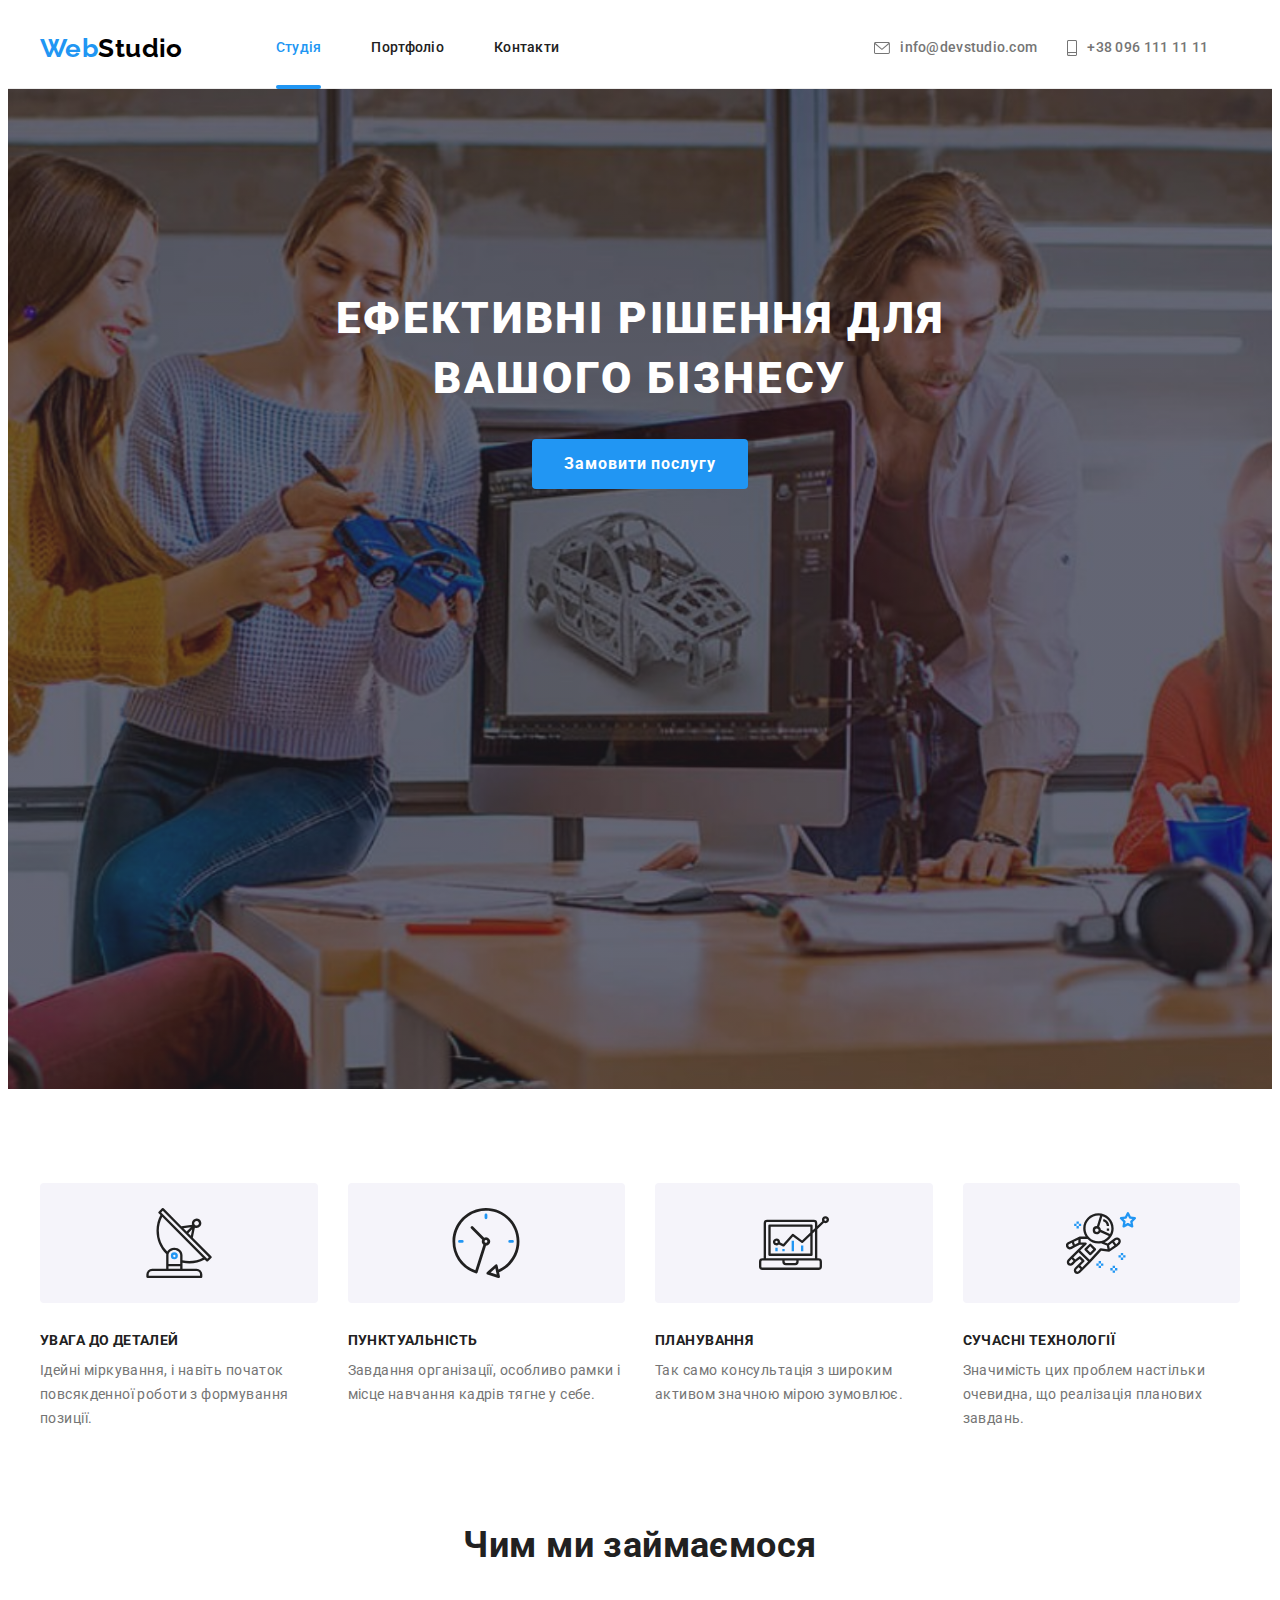
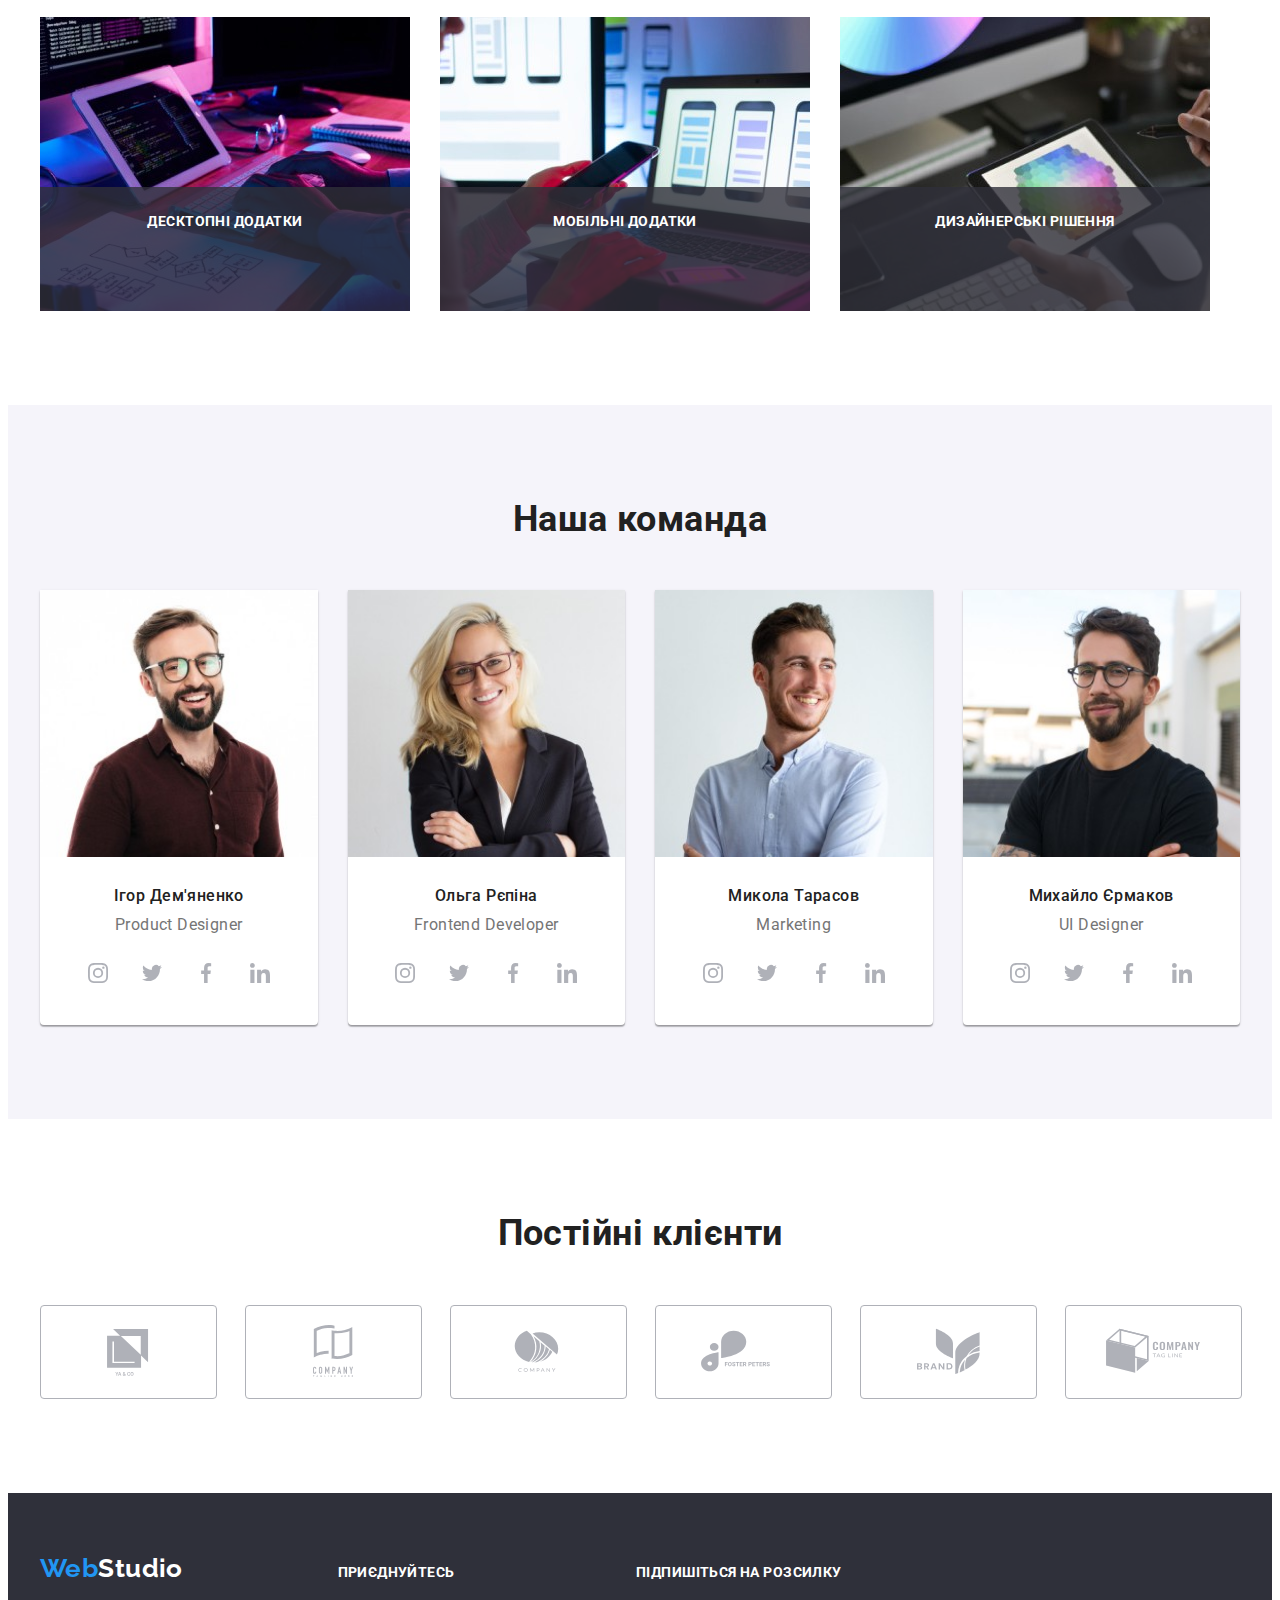
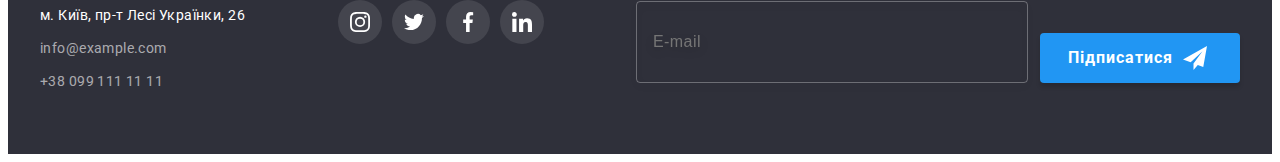
==== commit a23a0a78: "fixed footer and added media rule for mobile" ====
--- a/index.html
+++ b/index.html
@@ -244,7 +244,7 @@
                   ./images/team/team-1-708.jpg 708w,
                   ./images/team/team-1-900.jpg 900w
                 "
-                sizes="(min-width: 1200px) 270px, (min-width: 768px) 354px, 100vw"
+                sizes="(min-width: 1200px) 270px, (min-width: 768px) 354px, (min-width: 480px) 450px, 100vw"
                 src="./images/team/team-1-270.jpg"
                 alt="Чоловік в окулярах  та у коричневій сорочці"
                 width="450"
@@ -312,7 +312,7 @@
                   ./images/team/team-2-708.jpg 708w,
                   ./images/team/team-2-900.jpg 900w
                 "
-                sizes="(min-width: 1200px) 270px, (min-width: 768px) 354px, 100vw"
+                sizes="(min-width: 1200px) 270px, (min-width: 768px) 354px, (min-width: 480px) 450px, 100vw"
                 src="./images/team/team-2-270.jpg"
                 alt="Блондинка в окулярах і білій сорочці"
                 width="450"
@@ -380,7 +380,7 @@
                   ./images/team/team-3-708.jpg 708w,
                   ./images/team/team-3-900.jpg 900w
                 "
-                sizes="(min-width: 1200px) 270px, (min-width: 768px) 354px, 100vw"
+                sizes="(min-width: 1200px) 270px, (min-width: 768px) 354px, (min-width: 480px) 450px, 100vw"
                 src="./images/team/team-3-270.jpg"
                 alt="Чоловік з короткою бородою у синій сорочці"
                 width="450"
@@ -448,7 +448,7 @@
                   ./images/team/team-4-708.jpg 708w,
                   ./images/team/team-4-900.jpg 900w
                 "
-                sizes="(min-width: 1200px) 270px, (min-width: 768px) 354px, 100vw"
+                sizes="(min-width: 1200px) 270px, (min-width: 768px) 354px, (min-width: 480px) 450px, 100vw"
                 src="./images/team/team-4-270.jpg"
                 alt="Чоловік в окулярах з бородою та у чорній футболці"
                 width="450"
--- a/css/main.min.css
+++ b/css/main.min.css
@@ -1 +1 @@
-:root{--primary-font: Roboto, sans-serif;--logo-font: Raleway, sans-serif;--primary-text-color: #757575;--title-text-color: #212121;--accent-text-color: #2196f3;--hero-text-color: #ffffff;--hero-background-color: #c4c4c4;--team-background-color: #f5f4fa;--footer-background-color: #2f303a;--btn-focus-background-color: #188ce8;--item: 3;--card-set-gap: 30px;--timing-function: cubic-bezier(0.4, 0, 0.2, 1)}.visually-hidden{position:absolute;white-space:nowrap;width:1px;height:1px;overflow:hidden;border:0;padding:0;clip:rect(0 0 0 0);-webkit-clip-path:inset(50%);clip-path:inset(50%);margin:-1px}body{font-family:var(--primary-font);font-size:14px;line-height:1.71;color:var(--primary-text-color);letter-spacing:.03em}.list{list-style:none;padding:0;margin:0}.line{text-decoration:none}h1,h2,h3,h4,h5,h6,p{margin:0}img{display:block;max-width:100%;height:auto;-o-object-fit:cover;object-fit:cover;-o-object-position:center;object-position:center}.container{padding-left:15px;padding-right:15px;margin-left:auto;margin-right:auto}@media screen and (min-width: 480px){.container{width:480px}}@media screen and (min-width: 768px){.container{width:768px}}@media screen and (min-width: 1200px){.container{width:1200px}}.section{padding-top:60px;padding-bottom:60px}@media screen and (min-width: 1200px){.section{padding-top:94px;padding-bottom:94px}}.flex-nav{display:-webkit-box;display:-ms-flexbox;display:flex;-webkit-box-align:center;-ms-flex-align:center;align-items:center}.hero__button,.modal-submit-btn,.subscribe-button{display:-webkit-inline-box;display:-ms-inline-flexbox;display:inline-flex;-webkit-box-align:center;-ms-flex-align:center;align-items:center;font-family:inherit;font-weight:700;font-size:16px;line-height:1.87;align-items:center;letter-spacing:.06em;color:var(--hero-text-color);background-color:var(--accent-text-color);cursor:pointer;border-radius:4px;border:none}.social{display:-webkit-box;display:-ms-flexbox;display:flex;-webkit-box-pack:center;-ms-flex-pack:center;justify-content:center;-webkit-box-align:center;-ms-flex-align:center;align-items:center;gap:10px}.social__item{display:-webkit-box;display:-ms-flexbox;display:flex}.social__icon{width:20px;height:20px;fill:currentColor}.social__link{display:-webkit-box;display:-ms-flexbox;display:flex;-webkit-box-pack:center;-ms-flex-pack:center;justify-content:center;-webkit-box-align:center;-ms-flex-align:center;align-items:center;width:44px;height:44px;color:#afb1b8;border-radius:50%;-webkit-transition:color 250ms var(--timing-function),background-color 250ms var(--timing-function);transition:color 250ms var(--timing-function),background-color 250ms var(--timing-function)}.social__link:hover,.social__link:focus{background-color:var(--accent-text-color);color:var(--hero-text-color)}@media screen and (min-width: 768px){.subscribe-form{display:-webkit-box;display:-ms-flexbox;display:flex}}@media screen and (max-width: 1199px){.subscribe-form{-webkit-box-orient:vertical;-webkit-box-direction:normal;-ms-flex-direction:column;flex-direction:column;-webkit-box-align:center;-ms-flex-align:center;align-items:center}}@media screen and (min-width: 1200px){.subscribe-form{-webkit-box-align:end;-ms-flex-align:end;align-items:flex-end}}@media screen and (min-width: 1200px){.subscribe-form__field{margin-right:12px}}.subscribe-form__label{display:block;margin-bottom:20px;font-size:14px;line-height:1.14;letter-spacing:.03em;text-transform:uppercase}.subscribe-form__input{-webkit-box-align:center;-ms-flex-align:center;align-items:center;padding:15px 16px;width:100%;height:50px;font-size:16px;line-height:1.25;letter-spacing:inherit;color:rgba(255,255,255,.6);background-color:rgba(0,0,0,0);border:1px solid rgba(255,255,255,.3);-webkit-filter:drop-shadow(0px 4px 4px rgba(0, 0, 0, 0.15));filter:drop-shadow(0px 4px 4px rgba(0, 0, 0, 0.15));border-radius:4px}@media screen and (min-width: 768px){.subscribe-form__input{width:450px}}@media screen and (max-width: 1199px){.subscribe-form__input{margin-bottom:20px}}@media screen and (min-width: 1200px){.subscribe-form__input{display:-webkit-box;display:-ms-flexbox;display:flex;width:358px}}.subscribe-button{width:200px;height:50px;padding:10px 28px;-webkit-box-shadow:0px 4px 4px rgba(0,0,0,.15);box-shadow:0px 4px 4px rgba(0,0,0,.15)}.subscribe-button__icon{width:24px;height:24px;margin-left:10px}.backdrop{position:fixed;top:0;left:0;z-index:200;width:100%;height:100%;background-color:rgba(0,0,0,.2);overflow-y:scroll;opacity:1;-webkit-transition:opacity 250ms var(--timing-function),visibility 250ms var(--timing-function);transition:opacity 250ms var(--timing-function),visibility 250ms var(--timing-function)}@media screen and (max-width: 767px){.backdrop{padding:94px 15px}}@media screen and (min-width: 768px){.backdrop__is-hidden .modal{-webkit-transform:translate(-50%, -50%) scale(0.7);transform:translate(-50%, -50%) scale(0.7)}}.backdrop__is-hidden{opacity:0;visibility:hidden;pointer-events:none}.modal{position:relative;max-width:450px;min-height:609px;padding:40px;background-color:#fff;-webkit-box-shadow:0px 1px 3px rgba(0,0,0,.12),0px 1px 1px rgba(0,0,0,.14),0px 2px 1px rgba(0,0,0,.2);box-shadow:0px 1px 3px rgba(0,0,0,.12),0px 1px 1px rgba(0,0,0,.14),0px 2px 1px rgba(0,0,0,.2);border-radius:4px}@media screen and (min-width: 768px){.modal{position:absolute;left:50%;top:50%;min-width:450px;-webkit-transform:translate(-50%, -50%) scale(1);transform:translate(-50%, -50%) scale(1);-webkit-transition:-webkit-transform 400ms var(--timing-function);transition:-webkit-transform 400ms var(--timing-function);transition:transform 400ms var(--timing-function);transition:transform 400ms var(--timing-function), -webkit-transform 400ms var(--timing-function)}}@media screen and (min-width: 1200px){.modal{min-width:528px;min-height:581px}}.modal-btn{position:absolute;top:8px;right:8px;z-index:100;display:-webkit-box;display:-ms-flexbox;display:flex;-webkit-box-pack:center;-ms-flex-pack:center;justify-content:center;-webkit-box-align:center;-ms-flex-align:center;align-items:center;width:30px;height:30px;padding:0;color:#000;background-color:rgba(0,0,0,0);border-radius:50%;border:1px solid rgba(0,0,0,.1);cursor:pointer;-webkit-transition:color 250ms var(--timing-function);transition:color 250ms var(--timing-function)}.modal-btn__icon{width:18px;height:18px;fill:currentColor}.modal-btn:hover,.modal-btn:focus{color:var(--accent-text-color)}.modal-form{display:-webkit-box;display:-ms-flexbox;display:flex;-webkit-box-orient:vertical;-webkit-box-direction:normal;-ms-flex-direction:column;flex-direction:column}.modal-form__title{display:block;margin-bottom:12px;font-size:20px;line-height:1.5;color:var(--title-text-color);text-align:center}@media screen and (min-width: 1200px){.modal-form__title{line-height:1.15}}.modal-form__input-group{display:-webkit-box;display:-ms-flexbox;display:flex;-webkit-box-orient:vertical;-webkit-box-direction:normal;-ms-flex-direction:column;flex-direction:column;gap:10px;margin-bottom:20px}.modal-form__field{display:block;position:relative}.modal-form__lable{display:block;margin-bottom:4px;font-size:12px;line-height:1.16;letter-spacing:.01em}.modal-form__input{width:100%;height:40px;padding:11px 12px;padding-left:42px;border:1px solid rgba(33,33,33,.2);border-radius:4px;outline:rgba(0,0,0,0);-webkit-transition:border-color 250ms var(--timing-function);transition:border-color 250ms var(--timing-function)}.modal-form__input:focus-within{border-color:var(--accent-text-color)}.modal-form__icon{position:absolute;top:50%;left:12px;width:18px;height:18px;-webkit-transition:fill 250ms var(--timing-function);transition:fill 250ms var(--timing-function)}.modal-form__input:focus+.modal-form__icon{fill:var(--accent-text-color)}.modal-form__textarea{display:block;width:100%;height:120px;padding:12px 16px;border:1px solid rgba(33,33,33,.2);border-radius:4px;outline:rgba(0,0,0,0);resize:none;-webkit-transition:border-color 250ms var(--timing-function);transition:border-color 250ms var(--timing-function)}.modal-form__textarea::-webkit-input-placeholder{font-size:12px;line-height:14px;letter-spacing:.01em;color:rgba(117,117,117,.5)}.modal-form__textarea::-moz-placeholder{font-size:12px;line-height:14px;letter-spacing:.01em;color:rgba(117,117,117,.5)}.modal-form__textarea:-ms-input-placeholder{font-size:12px;line-height:14px;letter-spacing:.01em;color:rgba(117,117,117,.5)}.modal-form__textarea::-ms-input-placeholder{font-size:12px;line-height:14px;letter-spacing:.01em;color:rgba(117,117,117,.5)}.modal-form__textarea::placeholder{font-size:12px;line-height:14px;letter-spacing:.01em;color:rgba(117,117,117,.5)}.modal-form__textarea:focus-within{border-color:var(--accent-text-color)}.checkbox{display:-webkit-box;display:-ms-flexbox;display:flex;-webkit-box-align:center;-ms-flex-align:center;align-items:center;-webkit-box-pack:center;-ms-flex-pack:center;justify-content:center;gap:8px;margin-bottom:30px}.checkbox__icon{display:-webkit-box;display:-ms-flexbox;display:flex;-ms-flex-negative:0;flex-shrink:0;width:16px;height:15px}.checkbox__input:focus+.checkbox__icon{outline:1px solid var(--title-text-color)}.checkbox__input:checked+.checkbox__icon .icon-uncheck{opacity:0;-webkit-transition:opacity 250ms var(--timing-function);transition:opacity 250ms var(--timing-function)}.icon-check{opacity:0;-webkit-transition:opacity 250ms var(--timing-function);transition:opacity 250ms var(--timing-function)}.checkbox__input:checked+.checkbox__icon .icon-check{opacity:1}.checkbox__text{-webkit-user-select:none;-moz-user-select:none;-ms-user-select:none;user-select:none;font-size:12px;line-height:1.16}@media screen and (min-width: 1200px){.checkbox__text{font-size:14px;line-height:1.71}}.checkbox__link--color{color:var(--accent-text-color);text-underline-position:under}.modal-submit-btn{padding:10px 52px;margin:0 auto;-webkit-box-shadow:0px 4px 4px rgba(0,0,0,.15);box-shadow:0px 4px 4px rgba(0,0,0,.15);-webkit-transition:background-color 250ms var(--timing-function);transition:background-color 250ms var(--timing-function)}.modal-submit-btn:hover,.modal-submit-btn:focus{background-color:var(--btn-focus-background-color)}.filter{display:-webkit-box;display:-ms-flexbox;display:flex;-ms-flex-wrap:wrap;flex-wrap:wrap;margin-bottom:40px}@media screen and (max-width: 767px){.filter{max-width:430px;-webkit-column-gap:8px;-moz-column-gap:8px;column-gap:8px;row-gap:15px}}@media screen and (min-width: 768px){.filter{-webkit-box-pack:center;-ms-flex-pack:center;justify-content:center;margin-bottom:30px;gap:8px}}@media screen and (min-width: 1200px){.filter{margin-bottom:50px}}.filter__btn{padding:6px 22px;font-weight:500;font-size:16px;line-height:1.62;font-family:inherit;letter-spacing:.03em;color:var(--title-text-color);background-color:var(--team-background-color);cursor:pointer;border:none;border-radius:4px;-webkit-transition:color 250ms var(--timing-function),background-color 250ms var(--timing-function),-webkit-box-shadow 250ms var(--timing-function);transition:color 250ms var(--timing-function),background-color 250ms var(--timing-function),-webkit-box-shadow 250ms var(--timing-function);transition:color 250ms var(--timing-function),background-color 250ms var(--timing-function),box-shadow 250ms var(--timing-function);transition:color 250ms var(--timing-function),background-color 250ms var(--timing-function),box-shadow 250ms var(--timing-function),-webkit-box-shadow 250ms var(--timing-function)}.filter__btn:hover,.filter__btn:focus{color:var(--hero-text-color);background-color:var(--accent-text-color);-webkit-box-shadow:0px 3px 1px rgba(0,0,0,.1),0px 1px 2px rgba(0,0,0,.08),0px 2px 2px rgba(0,0,0,.12);box-shadow:0px 3px 1px rgba(0,0,0,.1),0px 1px 2px rgba(0,0,0,.08),0px 2px 2px rgba(0,0,0,.12)}@media screen and (min-width: 768px){.card-set{display:-webkit-box;display:-ms-flexbox;display:flex;-ms-flex-wrap:wrap;flex-wrap:wrap;gap:var(--card-set-gap)}}@media screen and (min-width: 768px){.card-set__item{--item: 2;-ms-flex-preferred-size:calc((100% - var(--card-set-gap)*(var(--item) - 1))/var(--item));flex-basis:calc((100% - var(--card-set-gap)*(var(--item) - 1))/var(--item))}}@media screen and (min-width: 1200px){.card-set__item{--item: 3: flex-basis: calc((100% - var(--card-set-gap) * (var(--item) - 1)) / var(--item))}}@media screen and (max-width: 767px){.card-set__item:not(:last-child){margin-bottom:30px}}.card-set__link{display:block;width:100%;height:100%;color:var(--primary-text-color);-webkit-transition:-webkit-box-shadow 250ms var(--timing-function);transition:-webkit-box-shadow 250ms var(--timing-function);transition:box-shadow 250ms var(--timing-function);transition:box-shadow 250ms var(--timing-function), -webkit-box-shadow 250ms var(--timing-function)}.card-set__link:hover,.card-set__link:focus{-webkit-box-shadow:0px 1px 1px rgba(0,0,0,.12),0px 4px 4px rgba(0,0,0,.06),1px 4px 6px rgba(0,0,0,.16);box-shadow:0px 1px 1px rgba(0,0,0,.12),0px 4px 4px rgba(0,0,0,.06),1px 4px 6px rgba(0,0,0,.16)}@media screen and (min-width: 768px){.card-set__link{display:-webkit-box;display:-ms-flexbox;display:flex;-webkit-box-orient:vertical;-webkit-box-direction:normal;-ms-flex-direction:column;flex-direction:column}}.card{position:relative;overflow:hidden}.card::before{position:absolute;top:0;left:0;width:100%;height:100%;display:inline-block;content:"";background-color:rgba(33,150,243,.9);opacity:0;-webkit-transform:translateY(100%);transform:translateY(100%);-webkit-transition:opacity 250ms var(--timing-function),-webkit-transform 250ms var(--timing-function);transition:opacity 250ms var(--timing-function),-webkit-transform 250ms var(--timing-function);transition:transform 250ms var(--timing-function),opacity 250ms var(--timing-function);transition:transform 250ms var(--timing-function),opacity 250ms var(--timing-function),-webkit-transform 250ms var(--timing-function)}.card-set__link:hover .card::before,.card-set__link:focus .card::before{-webkit-transform:translateY(0);transform:translateY(0);opacity:1}.card__desc{position:absolute;top:0;left:0;padding:63px 24px;font-size:18px;line-height:1.55;letter-spacing:.03em;color:var(--hero-text-color);opacity:0;-webkit-transform:translateY(100%);transform:translateY(100%);-webkit-transition:opacity 250ms var(--timing-function),-webkit-transform 250ms var(--timing-function);transition:opacity 250ms var(--timing-function),-webkit-transform 250ms var(--timing-function);transition:transform 250ms var(--timing-function),opacity 250ms var(--timing-function);transition:transform 250ms var(--timing-function),opacity 250ms var(--timing-function),-webkit-transform 250ms var(--timing-function)}.card-set__link:hover .card__desc,.card-set__link:focus .card__desc{opacity:1;-webkit-transform:translateY(0);transform:translateY(0)}.card__wrapper{padding:20px 24px;border:1px solid #eee;border-top:none}@media screen and (min-width: 768px){.card__wrapper{-webkit-box-flex:1;-ms-flex-positive:1;flex-grow:1}}.card__title{margin-bottom:4px;font-size:18px;line-height:2;letter-spacing:.06em;color:var(--title-text-color)}.card__text{font-size:16px;line-height:1.87}@media screen and (max-width: 767px){.page-header__mobile-menu{display:none;position:absolute;top:0;left:0;width:100%;height:796px;z-index:40;padding:40px 48px;background-color:#fff;-webkit-box-shadow:0px 4px 8px rgba(0,0,0,.04),0px 2px 4px rgba(0,0,0,.08),0px 1px 3px rgba(0,0,0,.16);box-shadow:0px 4px 8px rgba(0,0,0,.04),0px 2px 4px rgba(0,0,0,.08),0px 1px 3px rgba(0,0,0,.16)}.page-header__mobile-menu.is-open{display:block;display:-webkit-box;display:-ms-flexbox;display:flex;-webkit-box-orient:vertical;-webkit-box-direction:normal;-ms-flex-direction:column;flex-direction:column}}@media screen and (min-width: 768px){.page-header__mobile-menu{display:-webkit-box;display:-ms-flexbox;display:flex;-webkit-box-align:center;-ms-flex-align:center;align-items:center;margin-left:88px}}@media screen and (min-width: 1200px){.page-header__mobile-menu{margin-left:93px}}.menu-btn{position:absolute;top:10px;right:15px;z-index:50;display:-webkit-inline-box;display:-ms-inline-flexbox;display:inline-flex;margin:0;padding:0;border:none;background-color:rgba(0,0,0,0);color:var(--title-text-color);-webkit-transition:color 250ms var(--timing-function);transition:color 250ms var(--timing-function)}.menu-btn__icon-close{fill:currentColor}.menu-btn:active{color:var(--accent-text-color)}@media screen and (max-width: 767px){.menu-btn__icon{width:40px;height:40px}.menu-btn__icon-close{display:none}.menu-btn.is-open .menu-btn__icon-close{display:block;color:currentColor}.menu-btn.is-open .menu-btn__icon-menu{display:none}}@media screen and (min-width: 768px){.menu-btn{display:none}}.social-mobile{display:-webkit-box;display:-ms-flexbox;display:flex;-ms-flex-wrap:wrap;flex-wrap:wrap;gap:10px}@media screen and (min-width: 768px){.social-mobile{display:none}}.social-mobile__item:not(:last-child) .social-mobile__link::after{content:"";display:block;width:1px;margin-left:10px;background-color:rgba(33,33,33,.2)}.social-mobile__link{display:-webkit-box;display:-ms-flexbox;display:flex;font-weight:500;font-size:18px;line-height:1.22;letter-spacing:.02em;color:var(--accent-text-color)}.page-header{border-bottom:1px solid #ececec;position:relative}.page-header__container{height:60px}@media screen and (min-width: 768px){.page-header__container{display:-webkit-box;display:-ms-flexbox;display:flex}}@media screen and (min-width: 768px){.page-header__container{height:80px}}@media screen and (max-width: 767px){.site-nav{margin-bottom:auto}}@media screen and (min-width: 1200px){.site-nav{margin-right:auto}}@media screen and (min-width: 768px){.site-nav__items{display:-webkit-box;display:-ms-flexbox;display:flex;gap:50px}}.site-nav__link{display:inline-block;padding-bottom:32px;font-weight:500;font-size:40px;line-height:1.14;letter-spacing:.02em;color:var(--title-text-color);-webkit-transition:color 250ms var(--timing-function);transition:color 250ms var(--timing-function)}.site-nav__link:hover,.site-nav__link:focus{color:var(--accent-text-color)}.site-nav__link--current{color:var(--accent-text-color)}@media screen and (min-width: 768px){.site-nav__link{position:relative;padding-top:32px;font-size:14px}.site-nav__link--current::after{display:inline-block;content:"";position:absolute;left:0;bottom:-1px;width:100%;height:4px;background-color:var(--accent-text-color);border-radius:2px}}.contacts{display:-webkit-box;display:-ms-flexbox;display:flex}@media screen and (max-width: 767px){.contacts{-ms-flex-wrap:wrap-reverse;flex-wrap:wrap-reverse;margin-bottom:64px}}@media screen and (min-width: 768px){.contacts{-webkit-box-orient:vertical;-webkit-box-direction:normal;-ms-flex-direction:column;flex-direction:column;margin-left:96px;-webkit-box-pack:center;-ms-flex-pack:center;justify-content:center;-webkit-box-align:start;-ms-flex-align:start;align-items:flex-start}}@media screen and (min-width: 1200px){.contacts{-webkit-box-orient:horizontal;-webkit-box-direction:normal;-ms-flex-direction:row;flex-direction:row;-webkit-box-align:center;-ms-flex-align:center;align-items:center;gap:30px;margin-left:315px}}@media screen and (max-width: 767px){.contacts__icon{display:none}}@media screen and (min-width: 768px){.contacts__icon{margin-right:8px;fill:currentColor}}@media screen and (min-width: 1200px){.contacts__icon{margin-right:10px}}@media screen and (min-width: 768px){.contacts__item:not(:last-child){margin-bottom:10px}}@media screen and (min-width: 1200px){.contacts__item:not(:last-child){margin-bottom:0}}@media screen and (max-width: 767px){.contacts__item:not(:first-child){margin-bottom:32px}}.contacts__link{display:-webkit-box;display:-ms-flexbox;display:flex;font-weight:500;font-size:24px;line-height:1.14;letter-spacing:.02em;color:var(--primary-text-color);-webkit-transition:color 250ms var(--timing-function);transition:color 250ms var(--timing-function)}@media screen and (min-width: 768px){.contacts__link:hover,.contacts__link:focus{color:var(--accent-text-color)}}@media screen and (min-width: 768px){.contacts__link{-webkit-box-pack:center;-ms-flex-pack:center;justify-content:center;-webkit-box-align:center;-ms-flex-align:center;align-items:center;font-size:12px}}@media screen and (min-width: 1200px){.contacts__link{font-size:14px;padding-top:32px;padding-bottom:32px}}@media screen and (max-width: 767px){.contacts__link--accent{font-size:34px;line-height:1.17;color:var(--accent-text-color)}}.logo{font-family:var(--logo-font);font-weight:700;font-size:24px;line-height:1.19;color:var(--accent-text-color)}@media screen and (min-width: 1200px){.logo{font-size:26px}}.logo__text--accent{color:#000}.hero{margin-left:auto;margin-right:auto;background-image:-webkit-gradient(linear, left top, right top, from(rgba(47, 48, 58, 0.4)), to(rgba(47, 48, 58, 0.4))),url(../images/hero/hero-480.jpg);background-image:linear-gradient(to right, rgba(47, 48, 58, 0.4), rgba(47, 48, 58, 0.4)),url(../images/hero/hero-480.jpg);background-repeat:no-repeat;background-position:center;background-size:cover;padding-top:118px;padding-bottom:118px;background-color:var(--hero-background-color);text-align:center}@media(min-device-pixel-ratio: 2),(-webkit-min-device-pixel-ratio: 2),(min-resolution: 192dpi),(min-resolution: 2dppx){.hero{background-image:-webkit-gradient(linear, left top, right top, from(rgba(47, 48, 58, 0.4)), to(rgba(47, 48, 58, 0.4))),url(../images/hero/hero-960.jpg);background-image:linear-gradient(to right, rgba(47, 48, 58, 0.4), rgba(47, 48, 58, 0.4)),url(../images/hero/hero-960.jpg)}}@media screen and (min-width: 768px){.hero{background-image:-webkit-gradient(linear, left top, right top, from(rgba(47, 48, 58, 0.4)), to(rgba(47, 48, 58, 0.4))),url(../../images/hero/hero-768.jpg);background-image:linear-gradient(to right, rgba(47, 48, 58, 0.4), rgba(47, 48, 58, 0.4)),url(../../images/hero/hero-768.jpg)}}@media screen and (min-width: 768px)and (min-device-pixel-ratio: 2),screen and (min-width: 768px)and (-webkit-min-device-pixel-ratio: 2),screen and (min-width: 768px)and (min-resolution: 192dpi),screen and (min-width: 768px)and (min-resolution: 2dppx){.hero{background-image:-webkit-gradient(linear, left top, right top, from(rgba(47, 48, 58, 0.4)), to(rgba(47, 48, 58, 0.4))),url(../images/hero/hero-1536.jpg);background-image:linear-gradient(to right, rgba(47, 48, 58, 0.4), rgba(47, 48, 58, 0.4)),url(../images/hero/hero-1536.jpg)}}@media screen and (min-width: 1200px){.hero{max-width:1600px;height:600px;padding-top:200px;padding-bottom:200px;background-image:-webkit-gradient(linear, left top, right top, from(rgba(47, 48, 58, 0.4)), to(rgba(47, 48, 58, 0.4))),url(../../images/hero/hero-1600.jpg);background-image:linear-gradient(to right, rgba(47, 48, 58, 0.4), rgba(47, 48, 58, 0.4)),url(../../images/hero/hero-1600.jpg)}}@media screen and (min-width: 1200px)and (min-device-pixel-ratio: 2),screen and (min-width: 1200px)and (-webkit-min-device-pixel-ratio: 2),screen and (min-width: 1200px)and (min-resolution: 192dpi),screen and (min-width: 1200px)and (min-resolution: 2dppx){.hero{background-image:-webkit-gradient(linear, left top, right top, from(rgba(47, 48, 58, 0.4)), to(rgba(47, 48, 58, 0.4))),url(../images/hero/hero-3200.jpg);background-image:linear-gradient(to right, rgba(47, 48, 58, 0.4), rgba(47, 48, 58, 0.4)),url(../images/hero/hero-3200.jpg)}}.hero__title{max-width:360px;margin-left:auto;margin-right:auto;margin-bottom:30px;color:var(--hero-text-color);font-weight:900;font-size:26px;line-height:1.36;letter-spacing:.06em;text-transform:uppercase}@media screen and (min-width: 1200px){.hero__title{max-width:696px;font-size:44px}}.hero__button{padding:10px 32px;-webkit-transition:background-color 250ms var(--timing-function),-webkit-box-shadow 250ms var(--timing-function);transition:background-color 250ms var(--timing-function),-webkit-box-shadow 250ms var(--timing-function);transition:background-color 250ms var(--timing-function),box-shadow 250ms var(--timing-function);transition:background-color 250ms var(--timing-function),box-shadow 250ms var(--timing-function),-webkit-box-shadow 250ms var(--timing-function)}.hero__button:hover,.hero__button:focus{background-color:var(--btn-focus-background-color);-webkit-box-shadow:0px 4px 4px rgba(0,0,0,.15);box-shadow:0px 4px 4px rgba(0,0,0,.15)}.benefits__items{gap:var(--card-set-gap)}@media screen and (max-width: 767px){.benefits__items{width:100%}}@media screen and (min-width: 768px){.benefits__items{display:-webkit-box;display:-ms-flexbox;display:flex;-ms-flex-wrap:wrap;flex-wrap:wrap}}@media screen and (max-width: 767px){.benefits__items .benefits__item:not(:last-child){margin-bottom:30px}}@media screen and (min-width: 768px){.benefits__items .benefits__item{--item: 2;-ms-flex-preferred-size:calc((100% - var(--card-set-gap)*(var(--item) - 1))/var(--item));flex-basis:calc((100% - var(--card-set-gap)*(var(--item) - 1))/var(--item))}}@media screen and (min-width: 1200px){.benefits__items .benefits__item{--item: 4;-ms-flex-preferred-size:calc((100% - var(--card-set-gap)*(var(--item) - 1))/var(--item));flex-basis:calc((100% - var(--card-set-gap)*(var(--item) - 1))/var(--item))}}.benefits__thumb{display:-webkit-box;display:-ms-flexbox;display:flex;height:120px;-webkit-box-pack:center;-ms-flex-pack:center;justify-content:center;-webkit-box-align:center;-ms-flex-align:center;align-items:center;margin-bottom:var(--card-set-gap);background-color:var(--team-background-color);border-radius:4px}.benefits__icon{width:70px;height:70px}.benefits__title{margin-bottom:10px;font-size:14px;line-height:1.14;color:var(--title-text-color);text-transform:uppercase}@media screen and (max-width: 767px){.benefits__title{text-align:center}}.about{padding-top:0}@media screen and (max-width: 1199px){.about{display:none}}.about__title{margin-bottom:50px;font-size:36px;line-height:1.16;color:var(--title-text-color);text-align:center}.about-items{display:-webkit-box;display:-ms-flexbox;display:flex;gap:var(--card-set-gap)}.about-items__item{position:relative}.about-items__subtitle{position:absolute;bottom:0;left:0;width:100%;height:70px;padding:27px 0;font-size:14px;line-height:1.14;letter-spacing:.03em;color:var(--hero-text-color);background-color:rgba(47,48,58,.8);text-align:center;text-transform:uppercase}.team{background-color:var(--team-background-color)}.team__headline{margin-bottom:30px;color:var(--title-text-color);font-size:28px;line-height:1.16;text-align:center}@media screen and (min-width: 1200px){.team__headline{font-size:36px;margin-bottom:50px}}@media screen and (min-width: 768px){.team__items{display:-webkit-box;display:-ms-flexbox;display:flex;-ms-flex-wrap:wrap;flex-wrap:wrap;gap:var(--card-set-gap)}}.team__item{background-color:var(--hero-text-color);-webkit-box-shadow:0px 1px 3px rgba(0,0,0,.12),0px 1px 1px rgba(0,0,0,.14),0px 2px 1px rgba(0,0,0,.2);box-shadow:0px 1px 3px rgba(0,0,0,.12),0px 1px 1px rgba(0,0,0,.14),0px 2px 1px rgba(0,0,0,.2);border-radius:0px 0px 4px 4px}@media screen and (max-width: 767px){.team__item:not(:last-child){margin-bottom:30px}}@media screen and (min-width: 768px){.team__item{--item: 2;-ms-flex-preferred-size:calc((100% - var(--card-set-gap)*(var(--item) - 1))/var(--item));flex-basis:calc((100% - var(--card-set-gap)*(var(--item) - 1))/var(--item))}}@media screen and (min-width: 1200px){.team__item{--item: 4;-ms-flex-preferred-size:calc((100% - var(--card-set-gap)*(var(--item) - 1))/var(--item));flex-basis:calc((100% - var(--card-set-gap)*(var(--item) - 1))/var(--item))}}.team__title{margin-bottom:10px;font-weight:500;font-size:16px;line-height:1.18;color:var(--title-text-color);text-align:center}.team__text{font-size:16px;line-height:1.18;text-align:center;margin-bottom:16px}.team__wrapper{padding-top:30px;padding-right:5px;padding-bottom:30px;padding-left:5px}.client__headline{margin-bottom:30px;font-size:28px;line-height:1.16;color:var(--title-text-color);text-align:center}@media screen and (min-width: 1200px){.client__headline{font-size:36px;margin-bottom:50px}}.client__items{display:-webkit-box;display:-ms-flexbox;display:flex;-ms-flex-wrap:wrap;flex-wrap:wrap;-webkit-box-pack:center;-ms-flex-pack:center;justify-content:center;gap:var(--card-set-gap)}.client__item{--item: 2;-ms-flex-preferred-size:calc((100% - var(--card-set-gap)*(var(--item) - 1))/var(--item));flex-basis:calc((100% - var(--card-set-gap)*(var(--item) - 1))/var(--item))}@media screen and (min-width: 768px){.client__item{--item: 3;-ms-flex-preferred-size:calc((100% - var(--card-set-gap)*(var(--item) - 1))/var(--item));flex-basis:calc((100% - var(--card-set-gap)*(var(--item) - 1))/var(--item))}}@media screen and (min-width: 1200px){.client__item{--item: 6;-ms-flex-preferred-size:calc((100% - var(--card-set-gap)*(var(--item) - 1))/var(--item));flex-basis:calc((100% - var(--card-set-gap)*(var(--item) - 1))/var(--item))}}.client__icon{width:100%;height:60px;fill:currentColor}.client__link{display:-webkit-box;display:-ms-flexbox;display:flex;-webkit-box-pack:center;-ms-flex-pack:center;justify-content:center;-webkit-box-align:center;-ms-flex-align:center;align-items:center;width:100%;height:92px;color:#afb1b8;border:1px solid #afb1b8;border-radius:4px;-webkit-transition:color 250ms var(--timing-function),border-color 250ms var(--timing-function);transition:color 250ms var(--timing-function),border-color 250ms var(--timing-function)}.client__link:hover,.client__link:focus{color:var(--accent-text-color);border-color:var(--accent-text-color)}.page-footer{padding-top:60px;padding-bottom:60px;font-weight:400;font-size:14px;line-height:1.71;color:var(--hero-text-color);background-color:var(--footer-background-color)}@media screen and (max-width: 1199px){.page-footer{text-align:center}}@media screen and (min-width: 768px){.page-footer__container{display:-webkit-box;display:-ms-flexbox;display:flex;-webkit-box-align:baseline;-ms-flex-align:baseline;align-items:baseline}}@media screen and (max-width: 1199px){.page-footer__container{-ms-flex-wrap:wrap;flex-wrap:wrap;-ms-flex-pack:distribute;justify-content:space-around}}@media screen and (min-width: 1200px){.page-footer__container{-webkit-box-pack:justify;-ms-flex-pack:justify;justify-content:space-between}}.page-footer__logo{display:inline-block;margin-bottom:20px}.page-footer__logo--accent{color:var(--hero-text-color)}.page-footer__social--color{color:var(--hero-text-color);background-color:rgba(255,255,255,.1)}.page-footer__thumb{margin-bottom:60px}.address{font-style:normal}.address__link{display:inline-block;font-weight:400;font-size:14px;line-height:1.71;color:rgba(255,255,255,.6);-webkit-transition:color 250ms var(--timing-function);transition:color 250ms var(--timing-function)}.address__link:hover,.address__link:focus{color:var(--accent-text-color)}.address__link:not(:last-child){margin-bottom:8px}@media screen and (min-width: 1200px){.address__link:not(:last-child){margin-bottom:9px}}.address__link--accent{color:var(--hero-text-color)}@media screen and (max-width: 767px){.connect{margin-bottom:60px}}.connect__title{font-size:14px;line-height:16px;letter-spacing:.03em;text-transform:uppercase;margin-bottom:20px}/*# sourceMappingURL=main.min.css.map */+:root{--primary-font: Roboto, sans-serif;--logo-font: Raleway, sans-serif;--primary-text-color: #757575;--title-text-color: #212121;--accent-text-color: #2196f3;--hero-text-color: #ffffff;--hero-background-color: #c4c4c4;--team-background-color: #f5f4fa;--footer-background-color: #2f303a;--btn-focus-background-color: #188ce8;--item: 3;--card-set-gap: 30px;--timing-function: cubic-bezier(0.4, 0, 0.2, 1)}.visually-hidden{position:absolute;white-space:nowrap;width:1px;height:1px;overflow:hidden;border:0;padding:0;clip:rect(0 0 0 0);-webkit-clip-path:inset(50%);clip-path:inset(50%);margin:-1px}body{font-family:var(--primary-font);font-size:14px;line-height:1.71;color:var(--primary-text-color);letter-spacing:.03em}.list{list-style:none;padding:0;margin:0}.line{text-decoration:none}h1,h2,h3,h4,h5,h6,p{margin:0}img{display:block;max-width:100%;height:auto;-o-object-fit:cover;object-fit:cover;-o-object-position:center;object-position:center}.container{padding-left:15px;padding-right:15px;margin-left:auto;margin-right:auto}@media screen and (min-width: 480px){.container{width:480px}}@media screen and (min-width: 768px){.container{width:768px}}@media screen and (min-width: 1200px){.container{width:1200px}}.section{padding-top:60px;padding-bottom:60px}@media screen and (min-width: 1200px){.section{padding-top:94px;padding-bottom:94px}}.flex-nav{display:-webkit-box;display:-ms-flexbox;display:flex;-webkit-box-align:center;-ms-flex-align:center;align-items:center}.hero__button,.modal-submit-btn,.subscribe-button{display:-webkit-inline-box;display:-ms-inline-flexbox;display:inline-flex;-webkit-box-align:center;-ms-flex-align:center;align-items:center;font-family:inherit;font-weight:700;font-size:16px;line-height:1.87;align-items:center;letter-spacing:.06em;color:var(--hero-text-color);background-color:var(--accent-text-color);cursor:pointer;border-radius:4px;border:none}.social{display:-webkit-box;display:-ms-flexbox;display:flex;-webkit-box-pack:center;-ms-flex-pack:center;justify-content:center;-webkit-box-align:center;-ms-flex-align:center;align-items:center;gap:10px}.social__item{display:-webkit-box;display:-ms-flexbox;display:flex}.social__icon{width:20px;height:20px;fill:currentColor}.social__link{display:-webkit-box;display:-ms-flexbox;display:flex;-webkit-box-pack:center;-ms-flex-pack:center;justify-content:center;-webkit-box-align:center;-ms-flex-align:center;align-items:center;width:44px;height:44px;color:#afb1b8;border-radius:50%;-webkit-transition:color 250ms var(--timing-function),background-color 250ms var(--timing-function);transition:color 250ms var(--timing-function),background-color 250ms var(--timing-function)}.social__link:hover,.social__link:focus{background-color:var(--accent-text-color);color:var(--hero-text-color)}@media screen and (min-width: 768px){.subscribe-form{display:-webkit-box;display:-ms-flexbox;display:flex}}@media screen and (max-width: 1199px){.subscribe-form{-webkit-box-orient:vertical;-webkit-box-direction:normal;-ms-flex-direction:column;flex-direction:column;-webkit-box-align:center;-ms-flex-align:center;align-items:center}}@media screen and (min-width: 1200px){.subscribe-form{-webkit-box-align:end;-ms-flex-align:end;align-items:flex-end}}@media screen and (min-width: 1200px){.subscribe-form__field{margin-right:12px}}.subscribe-form__label{display:block;margin-bottom:20px;font-size:14px;line-height:1.14;letter-spacing:.03em;text-transform:uppercase}.subscribe-form__input{-webkit-box-align:center;-ms-flex-align:center;align-items:center;padding:15px 16px;width:100%;height:50px;font-size:16px;line-height:1.25;letter-spacing:inherit;color:rgba(255,255,255,.6);background-color:rgba(0,0,0,0);border:1px solid rgba(255,255,255,.3);-webkit-filter:drop-shadow(0px 4px 4px rgba(0, 0, 0, 0.15));filter:drop-shadow(0px 4px 4px rgba(0, 0, 0, 0.15));border-radius:4px}@media screen and (min-width: 768px){.subscribe-form__input{width:450px}}@media screen and (max-width: 1199px){.subscribe-form__input{margin-bottom:20px}}@media screen and (min-width: 1200px){.subscribe-form__input{display:-webkit-box;display:-ms-flexbox;display:flex;width:358px}}.subscribe-button{width:200px;height:50px;padding:10px 28px;-webkit-box-shadow:0px 4px 4px rgba(0,0,0,.15);box-shadow:0px 4px 4px rgba(0,0,0,.15)}.subscribe-button__icon{width:24px;height:24px;margin-left:10px}.backdrop{position:fixed;top:0;left:0;z-index:200;width:100%;height:100%;background-color:rgba(0,0,0,.2);overflow-y:scroll;opacity:1;-webkit-transition:opacity 250ms var(--timing-function),visibility 250ms var(--timing-function);transition:opacity 250ms var(--timing-function),visibility 250ms var(--timing-function)}@media screen and (max-width: 767px){.backdrop{padding:94px 15px}}@media screen and (min-width: 768px){.backdrop__is-hidden .modal{-webkit-transform:translate(-50%, -50%) scale(0.7);transform:translate(-50%, -50%) scale(0.7)}}.backdrop__is-hidden{opacity:0;visibility:hidden;pointer-events:none}.modal{position:relative;max-width:450px;min-height:609px;padding:40px;background-color:#fff;-webkit-box-shadow:0px 1px 3px rgba(0,0,0,.12),0px 1px 1px rgba(0,0,0,.14),0px 2px 1px rgba(0,0,0,.2);box-shadow:0px 1px 3px rgba(0,0,0,.12),0px 1px 1px rgba(0,0,0,.14),0px 2px 1px rgba(0,0,0,.2);border-radius:4px}@media screen and (min-width: 768px){.modal{position:absolute;left:50%;top:50%;min-width:450px;-webkit-transform:translate(-50%, -50%) scale(1);transform:translate(-50%, -50%) scale(1);-webkit-transition:-webkit-transform 400ms var(--timing-function);transition:-webkit-transform 400ms var(--timing-function);transition:transform 400ms var(--timing-function);transition:transform 400ms var(--timing-function), -webkit-transform 400ms var(--timing-function)}}@media screen and (min-width: 1200px){.modal{min-width:528px;min-height:581px}}.modal-btn{position:absolute;top:8px;right:8px;z-index:100;display:-webkit-box;display:-ms-flexbox;display:flex;-webkit-box-pack:center;-ms-flex-pack:center;justify-content:center;-webkit-box-align:center;-ms-flex-align:center;align-items:center;width:30px;height:30px;padding:0;color:#000;background-color:rgba(0,0,0,0);border-radius:50%;border:1px solid rgba(0,0,0,.1);cursor:pointer;-webkit-transition:color 250ms var(--timing-function);transition:color 250ms var(--timing-function)}.modal-btn__icon{width:18px;height:18px;fill:currentColor}.modal-btn:hover,.modal-btn:focus{color:var(--accent-text-color)}.modal-form{display:-webkit-box;display:-ms-flexbox;display:flex;-webkit-box-orient:vertical;-webkit-box-direction:normal;-ms-flex-direction:column;flex-direction:column}.modal-form__title{display:block;margin-bottom:12px;font-size:20px;line-height:1.5;color:var(--title-text-color);text-align:center}@media screen and (min-width: 1200px){.modal-form__title{line-height:1.15}}.modal-form__input-group{display:-webkit-box;display:-ms-flexbox;display:flex;-webkit-box-orient:vertical;-webkit-box-direction:normal;-ms-flex-direction:column;flex-direction:column;gap:10px;margin-bottom:20px}.modal-form__field{display:block;position:relative}.modal-form__lable{display:block;margin-bottom:4px;font-size:12px;line-height:1.16;letter-spacing:.01em}.modal-form__input{width:100%;height:40px;padding:11px 12px;padding-left:42px;border:1px solid rgba(33,33,33,.2);border-radius:4px;outline:rgba(0,0,0,0);-webkit-transition:border-color 250ms var(--timing-function);transition:border-color 250ms var(--timing-function)}.modal-form__input:focus-within{border-color:var(--accent-text-color)}.modal-form__icon{position:absolute;top:50%;left:12px;width:18px;height:18px;-webkit-transition:fill 250ms var(--timing-function);transition:fill 250ms var(--timing-function)}.modal-form__input:focus+.modal-form__icon{fill:var(--accent-text-color)}.modal-form__textarea{display:block;width:100%;height:120px;padding:12px 16px;border:1px solid rgba(33,33,33,.2);border-radius:4px;outline:rgba(0,0,0,0);resize:none;-webkit-transition:border-color 250ms var(--timing-function);transition:border-color 250ms var(--timing-function)}.modal-form__textarea::-webkit-input-placeholder{font-size:12px;line-height:14px;letter-spacing:.01em;color:rgba(117,117,117,.5)}.modal-form__textarea::-moz-placeholder{font-size:12px;line-height:14px;letter-spacing:.01em;color:rgba(117,117,117,.5)}.modal-form__textarea:-ms-input-placeholder{font-size:12px;line-height:14px;letter-spacing:.01em;color:rgba(117,117,117,.5)}.modal-form__textarea::-ms-input-placeholder{font-size:12px;line-height:14px;letter-spacing:.01em;color:rgba(117,117,117,.5)}.modal-form__textarea::placeholder{font-size:12px;line-height:14px;letter-spacing:.01em;color:rgba(117,117,117,.5)}.modal-form__textarea:focus-within{border-color:var(--accent-text-color)}.checkbox{display:-webkit-box;display:-ms-flexbox;display:flex;-webkit-box-align:center;-ms-flex-align:center;align-items:center;-webkit-box-pack:center;-ms-flex-pack:center;justify-content:center;gap:8px;margin-bottom:30px}.checkbox__icon{display:-webkit-box;display:-ms-flexbox;display:flex;-ms-flex-negative:0;flex-shrink:0;width:16px;height:15px}.checkbox__input:focus+.checkbox__icon{outline:1px solid var(--title-text-color)}.checkbox__input:checked+.checkbox__icon .icon-uncheck{opacity:0;-webkit-transition:opacity 250ms var(--timing-function);transition:opacity 250ms var(--timing-function)}.icon-check{opacity:0;-webkit-transition:opacity 250ms var(--timing-function);transition:opacity 250ms var(--timing-function)}.checkbox__input:checked+.checkbox__icon .icon-check{opacity:1}.checkbox__text{-webkit-user-select:none;-moz-user-select:none;-ms-user-select:none;user-select:none;font-size:12px;line-height:1.16}@media screen and (min-width: 1200px){.checkbox__text{font-size:14px;line-height:1.71}}.checkbox__link--color{color:var(--accent-text-color);text-underline-position:under}.modal-submit-btn{padding:10px 52px;margin:0 auto;-webkit-box-shadow:0px 4px 4px rgba(0,0,0,.15);box-shadow:0px 4px 4px rgba(0,0,0,.15);-webkit-transition:background-color 250ms var(--timing-function);transition:background-color 250ms var(--timing-function)}.modal-submit-btn:hover,.modal-submit-btn:focus{background-color:var(--btn-focus-background-color)}.filter{display:-webkit-box;display:-ms-flexbox;display:flex;-ms-flex-wrap:wrap;flex-wrap:wrap;margin-bottom:40px}@media screen and (max-width: 767px){.filter{max-width:430px;-webkit-column-gap:8px;-moz-column-gap:8px;column-gap:8px;row-gap:15px}}@media screen and (min-width: 768px){.filter{-webkit-box-pack:center;-ms-flex-pack:center;justify-content:center;margin-bottom:30px;gap:8px}}@media screen and (min-width: 1200px){.filter{margin-bottom:50px}}.filter__btn{padding:6px 22px;font-weight:500;font-size:16px;line-height:1.62;font-family:inherit;letter-spacing:.03em;color:var(--title-text-color);background-color:var(--team-background-color);cursor:pointer;border:none;border-radius:4px;-webkit-transition:color 250ms var(--timing-function),background-color 250ms var(--timing-function),-webkit-box-shadow 250ms var(--timing-function);transition:color 250ms var(--timing-function),background-color 250ms var(--timing-function),-webkit-box-shadow 250ms var(--timing-function);transition:color 250ms var(--timing-function),background-color 250ms var(--timing-function),box-shadow 250ms var(--timing-function);transition:color 250ms var(--timing-function),background-color 250ms var(--timing-function),box-shadow 250ms var(--timing-function),-webkit-box-shadow 250ms var(--timing-function)}.filter__btn:hover,.filter__btn:focus{color:var(--hero-text-color);background-color:var(--accent-text-color);-webkit-box-shadow:0px 3px 1px rgba(0,0,0,.1),0px 1px 2px rgba(0,0,0,.08),0px 2px 2px rgba(0,0,0,.12);box-shadow:0px 3px 1px rgba(0,0,0,.1),0px 1px 2px rgba(0,0,0,.08),0px 2px 2px rgba(0,0,0,.12)}@media screen and (min-width: 768px){.card-set{display:-webkit-box;display:-ms-flexbox;display:flex;-ms-flex-wrap:wrap;flex-wrap:wrap;gap:var(--card-set-gap)}}@media screen and (min-width: 768px){.card-set__item{--item: 2;-ms-flex-preferred-size:calc((100% - var(--card-set-gap)*(var(--item) - 1))/var(--item));flex-basis:calc((100% - var(--card-set-gap)*(var(--item) - 1))/var(--item))}}@media screen and (min-width: 1200px){.card-set__item{--item: 3: flex-basis: calc((100% - var(--card-set-gap) * (var(--item) - 1)) / var(--item))}}@media screen and (max-width: 767px){.card-set__item:not(:last-child){margin-bottom:30px}}.card-set__link{display:block;width:100%;height:100%;color:var(--primary-text-color);-webkit-transition:-webkit-box-shadow 250ms var(--timing-function);transition:-webkit-box-shadow 250ms var(--timing-function);transition:box-shadow 250ms var(--timing-function);transition:box-shadow 250ms var(--timing-function), -webkit-box-shadow 250ms var(--timing-function)}.card-set__link:hover,.card-set__link:focus{-webkit-box-shadow:0px 1px 1px rgba(0,0,0,.12),0px 4px 4px rgba(0,0,0,.06),1px 4px 6px rgba(0,0,0,.16);box-shadow:0px 1px 1px rgba(0,0,0,.12),0px 4px 4px rgba(0,0,0,.06),1px 4px 6px rgba(0,0,0,.16)}@media screen and (min-width: 768px){.card-set__link{display:-webkit-box;display:-ms-flexbox;display:flex;-webkit-box-orient:vertical;-webkit-box-direction:normal;-ms-flex-direction:column;flex-direction:column}}.card{position:relative;overflow:hidden}.card::before{position:absolute;top:0;left:0;width:100%;height:100%;display:inline-block;content:"";background-color:rgba(33,150,243,.9);opacity:0;-webkit-transform:translateY(100%);transform:translateY(100%);-webkit-transition:opacity 250ms var(--timing-function),-webkit-transform 250ms var(--timing-function);transition:opacity 250ms var(--timing-function),-webkit-transform 250ms var(--timing-function);transition:transform 250ms var(--timing-function),opacity 250ms var(--timing-function);transition:transform 250ms var(--timing-function),opacity 250ms var(--timing-function),-webkit-transform 250ms var(--timing-function)}.card-set__link:hover .card::before,.card-set__link:focus .card::before{-webkit-transform:translateY(0);transform:translateY(0);opacity:1}.card__desc{position:absolute;top:0;left:0;padding:63px 24px;font-size:18px;line-height:1.55;letter-spacing:.03em;color:var(--hero-text-color);opacity:0;-webkit-transform:translateY(100%);transform:translateY(100%);-webkit-transition:opacity 250ms var(--timing-function),-webkit-transform 250ms var(--timing-function);transition:opacity 250ms var(--timing-function),-webkit-transform 250ms var(--timing-function);transition:transform 250ms var(--timing-function),opacity 250ms var(--timing-function);transition:transform 250ms var(--timing-function),opacity 250ms var(--timing-function),-webkit-transform 250ms var(--timing-function)}.card-set__link:hover .card__desc,.card-set__link:focus .card__desc{opacity:1;-webkit-transform:translateY(0);transform:translateY(0)}@media screen and (max-width: 479px){.card__desc{font-size:16px;padding:35px 15px}}.card__wrapper{padding:20px 24px;border:1px solid #eee;border-top:none}@media screen and (min-width: 768px){.card__wrapper{-webkit-box-flex:1;-ms-flex-positive:1;flex-grow:1}}.card__title{margin-bottom:4px;font-size:18px;line-height:2;letter-spacing:.06em;color:var(--title-text-color)}.card__text{font-size:16px;line-height:1.87}@media screen and (max-width: 767px){.page-header__mobile-menu{display:none;position:fixed;top:0;left:0;width:100vw;height:100vh;z-index:40;padding:40px 48px;background-color:#fff;-webkit-box-shadow:0px 4px 8px rgba(0,0,0,.04),0px 2px 4px rgba(0,0,0,.08),0px 1px 3px rgba(0,0,0,.16);box-shadow:0px 4px 8px rgba(0,0,0,.04),0px 2px 4px rgba(0,0,0,.08),0px 1px 3px rgba(0,0,0,.16)}.page-header__mobile-menu.is-open{display:block;display:-webkit-box;display:-ms-flexbox;display:flex;-webkit-box-orient:vertical;-webkit-box-direction:normal;-ms-flex-direction:column;flex-direction:column}}@media screen and (max-width: 479px){.page-header__mobile-menu{padding:40px 28px}}@media screen and (min-width: 768px){.page-header__mobile-menu{display:-webkit-box;display:-ms-flexbox;display:flex;-webkit-box-align:center;-ms-flex-align:center;align-items:center;margin-left:88px}}@media screen and (min-width: 1200px){.page-header__mobile-menu{margin-left:93px}}.menu-btn{position:absolute;top:10px;right:15px;z-index:50;display:-webkit-inline-box;display:-ms-inline-flexbox;display:inline-flex;margin:0;padding:0;border:none;background-color:rgba(0,0,0,0);color:var(--title-text-color);-webkit-transition:color 250ms var(--timing-function);transition:color 250ms var(--timing-function)}.menu-btn__icon-close{fill:currentColor}.menu-btn:active{color:var(--accent-text-color)}.menu-btn.is-open{position:fixed}@media screen and (max-width: 767px){.menu-btn__icon{width:40px;height:40px}.menu-btn__icon-close{display:none}.menu-btn.is-open .menu-btn__icon-close{display:block;color:currentColor}.menu-btn.is-open .menu-btn__icon-menu{display:none}}@media screen and (min-width: 768px){.menu-btn{display:none}}.social-mobile{display:-webkit-box;display:-ms-flexbox;display:flex;-ms-flex-wrap:wrap;flex-wrap:wrap;gap:10px}@media screen and (min-width: 768px){.social-mobile{display:none}}.social-mobile__item:not(:last-child) .social-mobile__link::after{content:"";display:block;width:1px;margin-left:10px;background-color:rgba(33,33,33,.2)}@media screen and (max-width: 479px){.social-mobile__item:not(:last-child) .social-mobile__link::after{margin-left:3px}}.social-mobile__link{display:-webkit-box;display:-ms-flexbox;display:flex;font-weight:500;font-size:18px;line-height:1.22;letter-spacing:.02em;color:var(--accent-text-color)}@media screen and (max-width: 479px){.social-mobile__link{font-size:14px}}@media screen and (max-width: 479px){.social-mobile{gap:3px}}.page-header{border-bottom:1px solid #ececec}.page-header__container{height:60px;position:relative}@media screen and (min-width: 768px){.page-header__container{display:-webkit-box;display:-ms-flexbox;display:flex}}@media screen and (min-width: 768px){.page-header__container{height:80px}}@media screen and (max-width: 767px){.site-nav{margin-bottom:auto}}@media screen and (min-width: 1200px){.site-nav{margin-right:auto}}@media screen and (min-width: 768px){.site-nav__items{display:-webkit-box;display:-ms-flexbox;display:flex;gap:50px}}.site-nav__link{display:inline-block;padding-bottom:32px;font-weight:500;font-size:40px;line-height:1.14;letter-spacing:.02em;color:var(--title-text-color);-webkit-transition:color 250ms var(--timing-function);transition:color 250ms var(--timing-function)}.site-nav__link:hover,.site-nav__link:focus{color:var(--accent-text-color)}.site-nav__link--current{color:var(--accent-text-color)}@media screen and (max-width: 479px){.site-nav__link{font-size:30px}}@media screen and (min-width: 768px){.site-nav__link{position:relative;padding-top:32px;font-size:14px}.site-nav__link--current::after{display:inline-block;content:"";position:absolute;left:0;bottom:-1px;width:100%;height:4px;background-color:var(--accent-text-color);border-radius:2px}}.contacts{display:-webkit-box;display:-ms-flexbox;display:flex}@media screen and (max-width: 767px){.contacts{-ms-flex-wrap:wrap-reverse;flex-wrap:wrap-reverse;margin-bottom:64px;max-width:315px}}@media screen and (min-width: 768px){.contacts{-webkit-box-orient:vertical;-webkit-box-direction:normal;-ms-flex-direction:column;flex-direction:column;margin-left:96px;-webkit-box-pack:center;-ms-flex-pack:center;justify-content:center;-webkit-box-align:start;-ms-flex-align:start;align-items:flex-start}}@media screen and (min-width: 1200px){.contacts{-webkit-box-orient:horizontal;-webkit-box-direction:normal;-ms-flex-direction:row;flex-direction:row;-webkit-box-align:center;-ms-flex-align:center;align-items:center;gap:30px;margin-left:315px}}@media screen and (max-width: 767px){.contacts__icon{display:none}}@media screen and (min-width: 768px){.contacts__icon{margin-right:8px;fill:currentColor}}@media screen and (min-width: 1200px){.contacts__icon{margin-right:10px}}@media screen and (min-width: 768px){.contacts__item:not(:last-child){margin-bottom:10px}}@media screen and (min-width: 1200px){.contacts__item:not(:last-child){margin-bottom:0}}@media screen and (max-width: 767px){.contacts__item:not(:first-child){margin-bottom:32px}}.contacts__link{display:-webkit-box;display:-ms-flexbox;display:flex;font-weight:500;font-size:24px;line-height:1.14;letter-spacing:.02em;color:var(--primary-text-color);-webkit-transition:color 250ms var(--timing-function);transition:color 250ms var(--timing-function)}@media screen and (max-width: 479px){.contacts__link{font-size:14px}}@media screen and (min-width: 768px){.contacts__link:hover,.contacts__link:focus{color:var(--accent-text-color)}}@media screen and (min-width: 768px){.contacts__link{-webkit-box-pack:center;-ms-flex-pack:center;justify-content:center;-webkit-box-align:center;-ms-flex-align:center;align-items:center;font-size:12px}}@media screen and (min-width: 1200px){.contacts__link{font-size:14px;padding-top:32px;padding-bottom:32px}}@media screen and (max-width: 767px){.contacts__link--accent{font-size:34px;line-height:1.17;color:var(--accent-text-color)}}@media screen and (max-width: 479px){.contacts__link--accent{font-size:24px}}.logo{font-family:var(--logo-font);font-weight:700;font-size:24px;line-height:1.19;color:var(--accent-text-color)}@media screen and (min-width: 1200px){.logo{font-size:26px}}.logo__text--accent{color:#000}.hero{margin-left:auto;margin-right:auto;background-image:-webkit-gradient(linear, left top, right top, from(rgba(47, 48, 58, 0.4)), to(rgba(47, 48, 58, 0.4))),url(../images/hero/hero-480.jpg);background-image:linear-gradient(to right, rgba(47, 48, 58, 0.4), rgba(47, 48, 58, 0.4)),url(../images/hero/hero-480.jpg);background-repeat:no-repeat;background-position:center;background-size:cover;padding-top:118px;padding-bottom:118px;background-color:var(--hero-background-color);text-align:center}@media(min-device-pixel-ratio: 2),(-webkit-min-device-pixel-ratio: 2),(min-resolution: 192dpi),(min-resolution: 2dppx){.hero{background-image:-webkit-gradient(linear, left top, right top, from(rgba(47, 48, 58, 0.4)), to(rgba(47, 48, 58, 0.4))),url(../images/hero/hero-960.jpg);background-image:linear-gradient(to right, rgba(47, 48, 58, 0.4), rgba(47, 48, 58, 0.4)),url(../images/hero/hero-960.jpg)}}@media screen and (min-width: 768px){.hero{background-image:-webkit-gradient(linear, left top, right top, from(rgba(47, 48, 58, 0.4)), to(rgba(47, 48, 58, 0.4))),url(../images/hero/hero-768.jpg);background-image:linear-gradient(to right, rgba(47, 48, 58, 0.4), rgba(47, 48, 58, 0.4)),url(../images/hero/hero-768.jpg)}}@media screen and (min-width: 768px)and (min-device-pixel-ratio: 2),screen and (min-width: 768px)and (-webkit-min-device-pixel-ratio: 2),screen and (min-width: 768px)and (min-resolution: 192dpi),screen and (min-width: 768px)and (min-resolution: 2dppx){.hero{background-image:-webkit-gradient(linear, left top, right top, from(rgba(47, 48, 58, 0.4)), to(rgba(47, 48, 58, 0.4))),url(../images/hero/hero-1536.jpg);background-image:linear-gradient(to right, rgba(47, 48, 58, 0.4), rgba(47, 48, 58, 0.4)),url(../images/hero/hero-1536.jpg)}}@media screen and (min-width: 1200px){.hero{max-width:1600px;height:600px;padding-top:200px;padding-bottom:200px;background-image:-webkit-gradient(linear, left top, right top, from(rgba(47, 48, 58, 0.4)), to(rgba(47, 48, 58, 0.4))),url(../images/hero/hero-1600.jpg);background-image:linear-gradient(to right, rgba(47, 48, 58, 0.4), rgba(47, 48, 58, 0.4)),url(../images/hero/hero-1600.jpg)}}@media screen and (min-width: 1200px)and (min-device-pixel-ratio: 2),screen and (min-width: 1200px)and (-webkit-min-device-pixel-ratio: 2),screen and (min-width: 1200px)and (min-resolution: 192dpi),screen and (min-width: 1200px)and (min-resolution: 2dppx){.hero{background-image:-webkit-gradient(linear, left top, right top, from(rgba(47, 48, 58, 0.4)), to(rgba(47, 48, 58, 0.4))),url(../images/hero/hero-3200.jpg);background-image:linear-gradient(to right, rgba(47, 48, 58, 0.4), rgba(47, 48, 58, 0.4)),url(../images/hero/hero-3200.jpg)}}.hero__title{max-width:360px;margin-left:auto;margin-right:auto;margin-bottom:30px;color:var(--hero-text-color);font-weight:900;font-size:26px;line-height:1.36;letter-spacing:.06em;text-transform:uppercase}@media screen and (min-width: 1200px){.hero__title{max-width:696px;font-size:44px}}.hero__button{padding:10px 32px;-webkit-transition:background-color 250ms var(--timing-function),-webkit-box-shadow 250ms var(--timing-function);transition:background-color 250ms var(--timing-function),-webkit-box-shadow 250ms var(--timing-function);transition:background-color 250ms var(--timing-function),box-shadow 250ms var(--timing-function);transition:background-color 250ms var(--timing-function),box-shadow 250ms var(--timing-function),-webkit-box-shadow 250ms var(--timing-function)}.hero__button:hover,.hero__button:focus{background-color:var(--btn-focus-background-color);-webkit-box-shadow:0px 4px 4px rgba(0,0,0,.15);box-shadow:0px 4px 4px rgba(0,0,0,.15)}.benefits__items{gap:var(--card-set-gap)}@media screen and (max-width: 767px){.benefits__items{width:100%}}@media screen and (min-width: 768px){.benefits__items{display:-webkit-box;display:-ms-flexbox;display:flex;-ms-flex-wrap:wrap;flex-wrap:wrap}}@media screen and (max-width: 767px){.benefits__items .benefits__item:not(:last-child){margin-bottom:30px}}@media screen and (min-width: 768px){.benefits__items .benefits__item{--item: 2;-ms-flex-preferred-size:calc((100% - var(--card-set-gap)*(var(--item) - 1))/var(--item));flex-basis:calc((100% - var(--card-set-gap)*(var(--item) - 1))/var(--item))}}@media screen and (min-width: 1200px){.benefits__items .benefits__item{--item: 4;-ms-flex-preferred-size:calc((100% - var(--card-set-gap)*(var(--item) - 1))/var(--item));flex-basis:calc((100% - var(--card-set-gap)*(var(--item) - 1))/var(--item))}}.benefits__thumb{display:-webkit-box;display:-ms-flexbox;display:flex;height:120px;-webkit-box-pack:center;-ms-flex-pack:center;justify-content:center;-webkit-box-align:center;-ms-flex-align:center;align-items:center;margin-bottom:var(--card-set-gap);background-color:var(--team-background-color);border-radius:4px}.benefits__icon{width:70px;height:70px}.benefits__title{margin-bottom:10px;font-size:14px;line-height:1.14;color:var(--title-text-color);text-transform:uppercase}@media screen and (max-width: 767px){.benefits__title{text-align:center}}.about{padding-top:0}@media screen and (max-width: 1199px){.about{display:none}}.about__title{margin-bottom:50px;font-size:36px;line-height:1.16;color:var(--title-text-color);text-align:center}.about-items{display:-webkit-box;display:-ms-flexbox;display:flex;gap:var(--card-set-gap)}.about-items__item{position:relative}.about-items__subtitle{position:absolute;bottom:0;left:0;width:100%;height:70px;padding:27px 0;font-size:14px;line-height:1.14;letter-spacing:.03em;color:var(--hero-text-color);background-color:rgba(47,48,58,.8);text-align:center;text-transform:uppercase}.team{background-color:var(--team-background-color)}.team__headline{margin-bottom:30px;color:var(--title-text-color);font-size:28px;line-height:1.16;text-align:center}@media screen and (min-width: 1200px){.team__headline{font-size:36px;margin-bottom:50px}}@media screen and (min-width: 768px){.team__items{display:-webkit-box;display:-ms-flexbox;display:flex;-ms-flex-wrap:wrap;flex-wrap:wrap;gap:var(--card-set-gap)}}.team__item{background-color:var(--hero-text-color);-webkit-box-shadow:0px 1px 3px rgba(0,0,0,.12),0px 1px 1px rgba(0,0,0,.14),0px 2px 1px rgba(0,0,0,.2);box-shadow:0px 1px 3px rgba(0,0,0,.12),0px 1px 1px rgba(0,0,0,.14),0px 2px 1px rgba(0,0,0,.2);border-radius:0px 0px 4px 4px}@media screen and (max-width: 767px){.team__item:not(:last-child){margin-bottom:30px}}@media screen and (min-width: 768px){.team__item{--item: 2;-ms-flex-preferred-size:calc((100% - var(--card-set-gap)*(var(--item) - 1))/var(--item));flex-basis:calc((100% - var(--card-set-gap)*(var(--item) - 1))/var(--item))}}@media screen and (min-width: 1200px){.team__item{--item: 4;-ms-flex-preferred-size:calc((100% - var(--card-set-gap)*(var(--item) - 1))/var(--item));flex-basis:calc((100% - var(--card-set-gap)*(var(--item) - 1))/var(--item))}}.team__title{margin-bottom:10px;font-weight:500;font-size:16px;line-height:1.18;color:var(--title-text-color);text-align:center}.team__text{font-size:16px;line-height:1.18;text-align:center;margin-bottom:16px}.team__wrapper{padding-top:30px;padding-right:5px;padding-bottom:30px;padding-left:5px}.client__headline{margin-bottom:30px;font-size:28px;line-height:1.16;color:var(--title-text-color);text-align:center}@media screen and (min-width: 1200px){.client__headline{font-size:36px;margin-bottom:50px}}.client__items{display:-webkit-box;display:-ms-flexbox;display:flex;-ms-flex-wrap:wrap;flex-wrap:wrap;-webkit-box-pack:center;-ms-flex-pack:center;justify-content:center;gap:var(--card-set-gap)}.client__item{--item: 2;-ms-flex-preferred-size:calc((100% - var(--card-set-gap)*(var(--item) - 1))/var(--item));flex-basis:calc((100% - var(--card-set-gap)*(var(--item) - 1))/var(--item))}@media screen and (min-width: 768px){.client__item{--item: 3;-ms-flex-preferred-size:calc((100% - var(--card-set-gap)*(var(--item) - 1))/var(--item));flex-basis:calc((100% - var(--card-set-gap)*(var(--item) - 1))/var(--item))}}@media screen and (min-width: 1200px){.client__item{--item: 6;-ms-flex-preferred-size:calc((100% - var(--card-set-gap)*(var(--item) - 1))/var(--item));flex-basis:calc((100% - var(--card-set-gap)*(var(--item) - 1))/var(--item))}}.client__icon{width:100%;height:60px;fill:currentColor}.client__link{display:-webkit-box;display:-ms-flexbox;display:flex;-webkit-box-pack:center;-ms-flex-pack:center;justify-content:center;-webkit-box-align:center;-ms-flex-align:center;align-items:center;width:100%;height:92px;color:#afb1b8;border:1px solid #afb1b8;border-radius:4px;-webkit-transition:color 250ms var(--timing-function),border-color 250ms var(--timing-function);transition:color 250ms var(--timing-function),border-color 250ms var(--timing-function)}.client__link:hover,.client__link:focus{color:var(--accent-text-color);border-color:var(--accent-text-color)}.page-footer{padding-top:60px;padding-bottom:60px;font-weight:400;font-size:14px;line-height:1.71;color:var(--hero-text-color);background-color:var(--footer-background-color)}@media screen and (max-width: 1199px){.page-footer{text-align:center}}@media screen and (min-width: 768px){.page-footer__container{display:-webkit-box;display:-ms-flexbox;display:flex;-webkit-box-align:baseline;-ms-flex-align:baseline;align-items:baseline}}@media screen and (max-width: 1199px){.page-footer__container{-ms-flex-wrap:wrap;flex-wrap:wrap;-ms-flex-pack:distribute;justify-content:space-around}}@media screen and (min-width: 1200px){.page-footer__container{-webkit-box-pack:justify;-ms-flex-pack:justify;justify-content:space-between}}.page-footer__logo{display:inline-block;margin-bottom:20px}.page-footer__logo--accent{color:var(--hero-text-color)}.page-footer__social--color{color:var(--hero-text-color);background-color:rgba(255,255,255,.1)}@media screen and (max-width: 1199px){.page-footer__thumb{margin-bottom:60px}}.address{font-style:normal}.address__link{display:inline-block;font-weight:400;font-size:14px;line-height:1.71;color:rgba(255,255,255,.6);-webkit-transition:color 250ms var(--timing-function);transition:color 250ms var(--timing-function)}.address__link:hover,.address__link:focus{color:var(--accent-text-color)}.address__link:not(:last-child){margin-bottom:8px}@media screen and (min-width: 1200px){.address__link:not(:last-child){margin-bottom:9px}}.address__link--accent{color:var(--hero-text-color)}@media screen and (max-width: 767px){.connect{margin-bottom:60px}}.connect__title{font-size:14px;line-height:16px;letter-spacing:.03em;text-transform:uppercase;margin-bottom:20px}/*# sourceMappingURL=main.min.css.map */